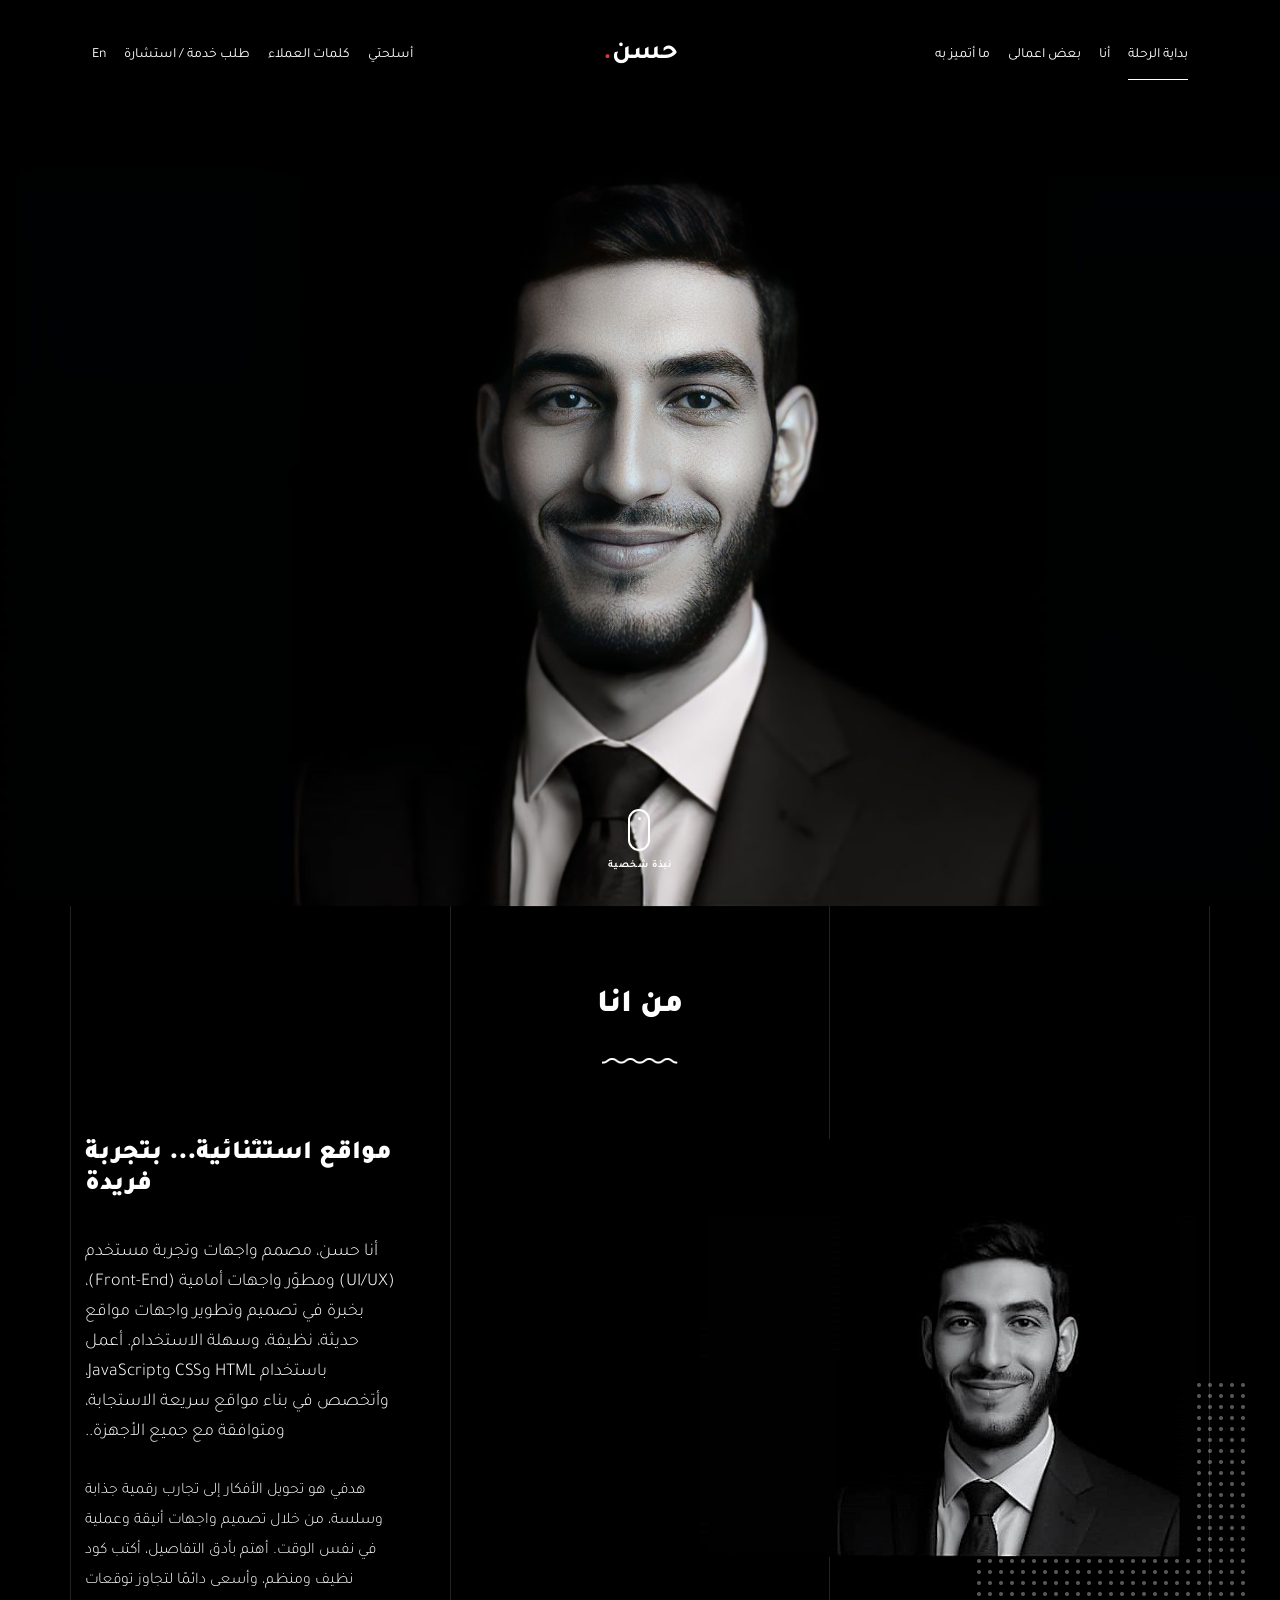
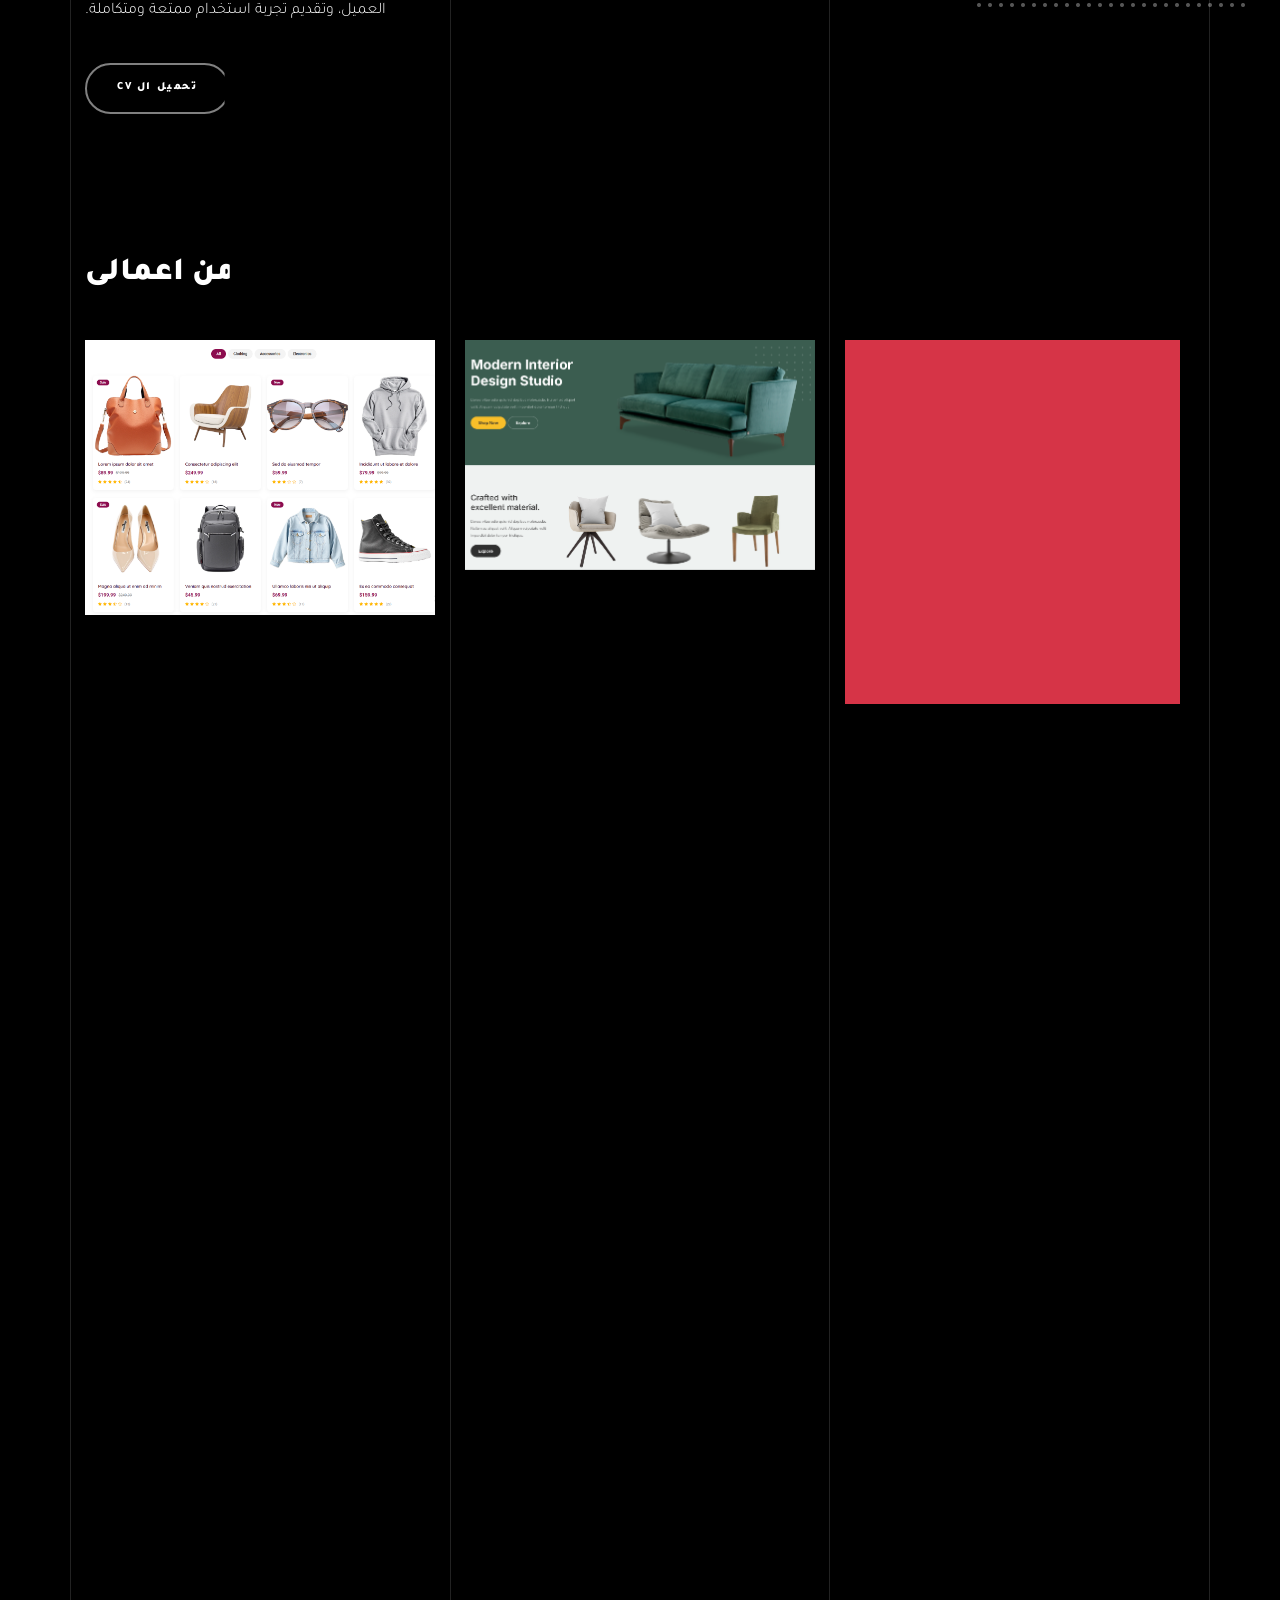
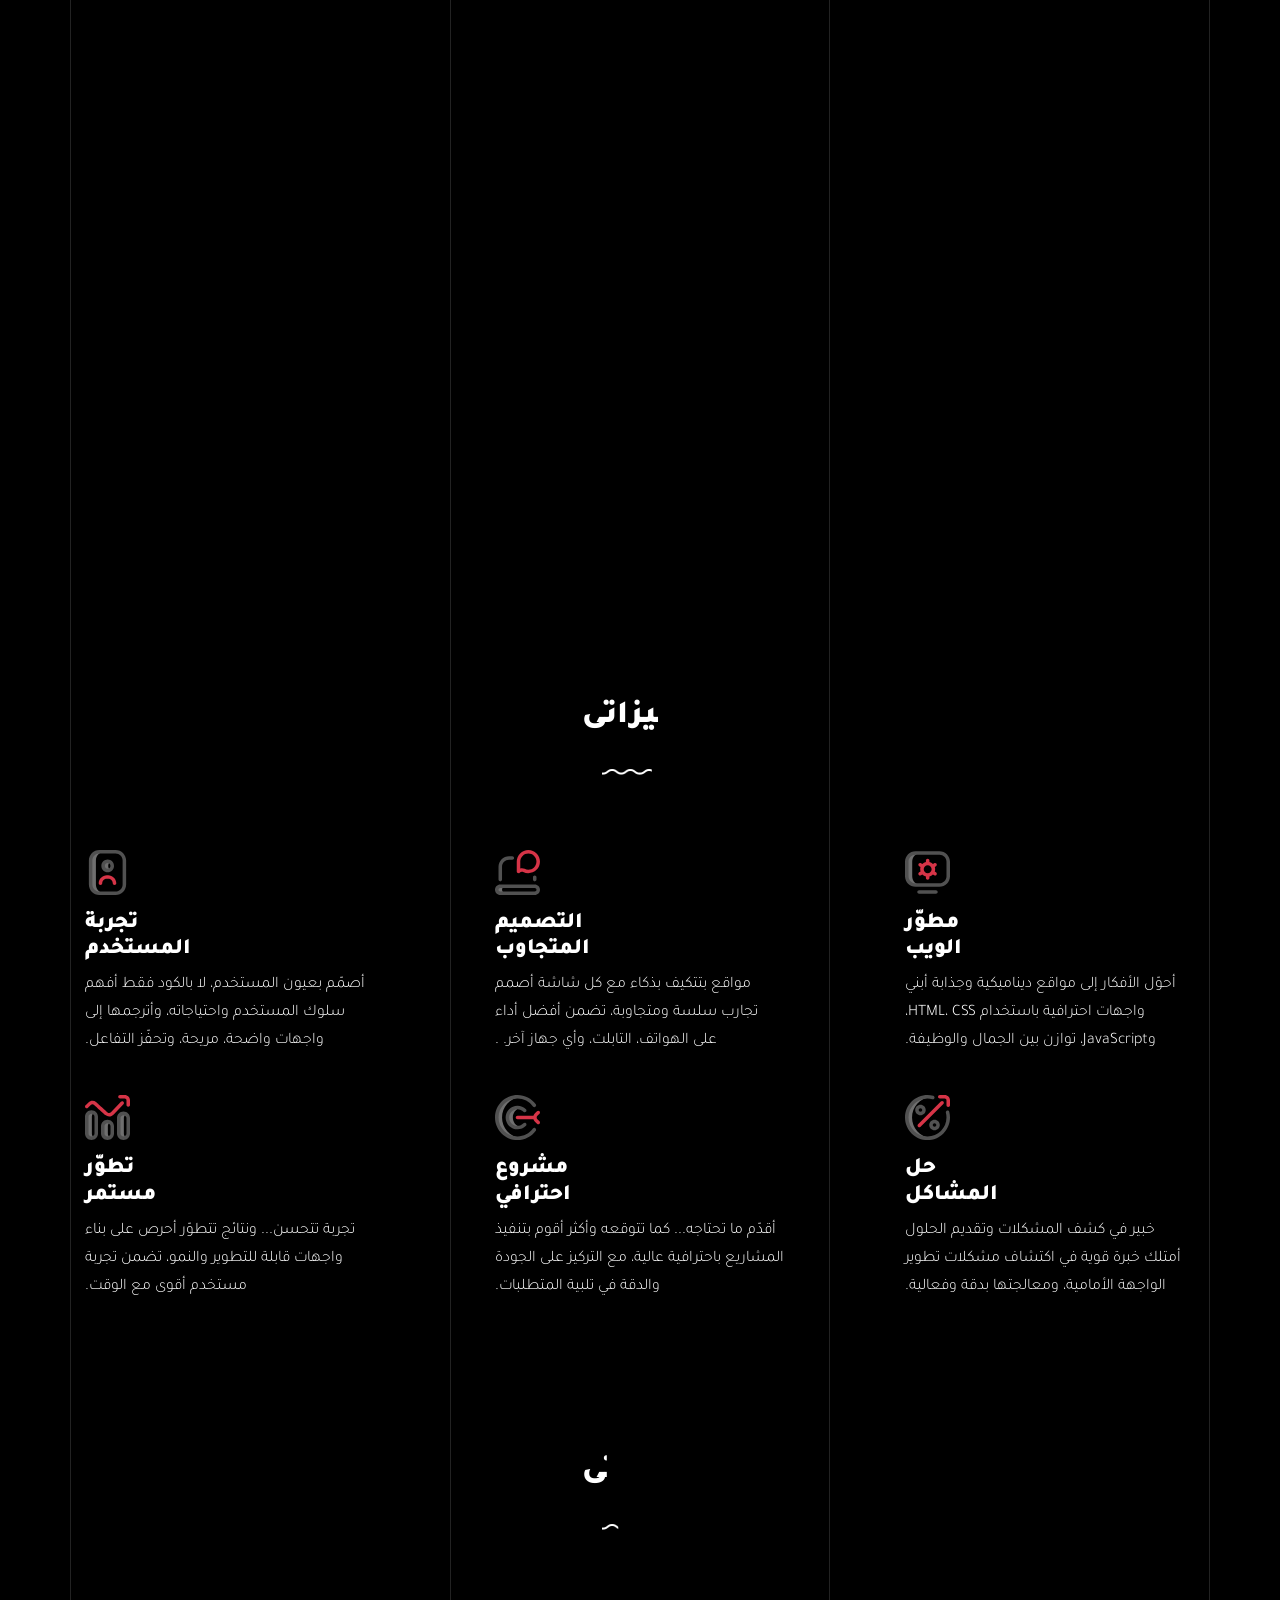
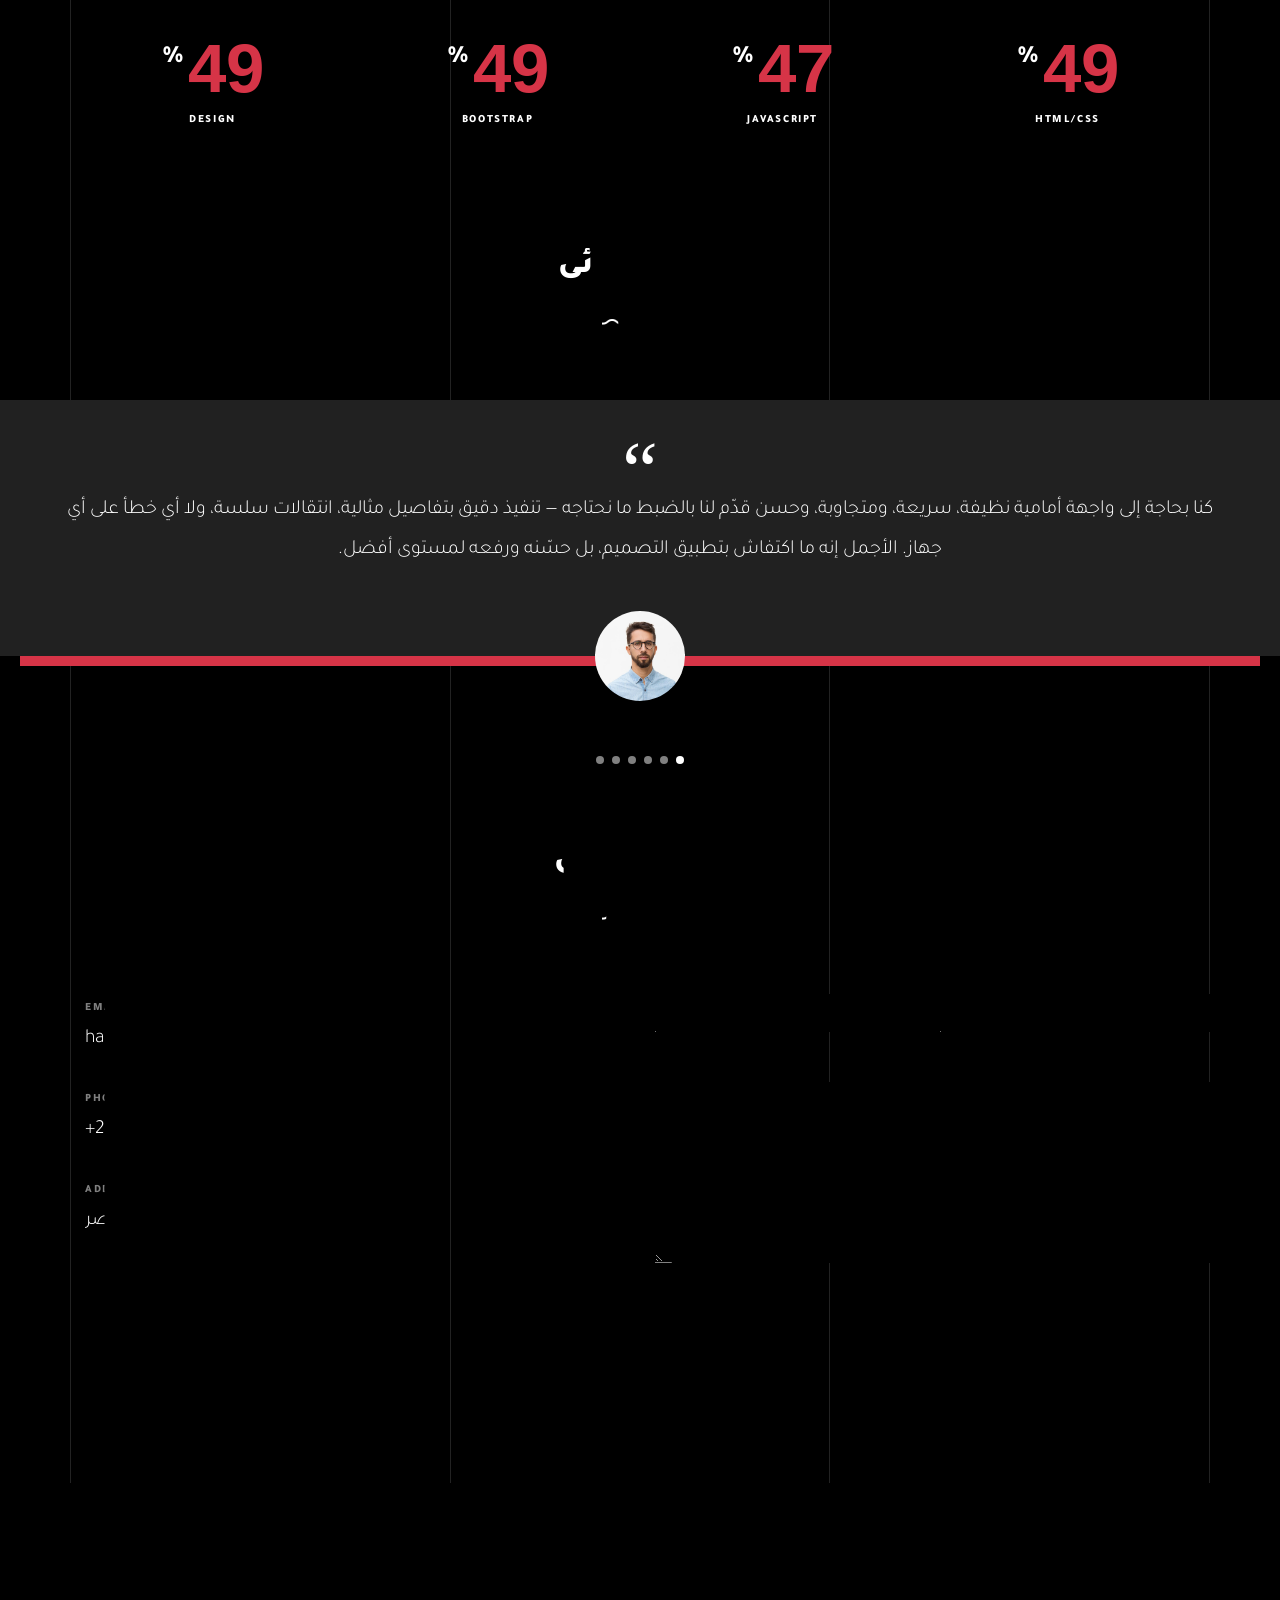
==== arabic/index.html @ bf138cbf "Update index.html" ====
<!doctype html>
<html lang="ar" dir="rtl">

<head>
  <title>حسن محمد </title>
  <meta charset="utf-8">
  <meta name="viewport" content="width=device-width, initial-scale=1, shrink-to-fit=no">

  <meta name="description" content="">
  <meta name="keywords" content="html, css, javascript, jquery">
  <meta name="author" content="">
<link href="https://fonts.googleapis.com/css2?family=Tajawal:wght@400;700&display=swap" rel="stylesheet">

  <link rel="stylesheet" href="css/vendor/icomoon/style.css">
  <link rel="stylesheet" href="css/vendor/owl.carousel.min.css">
  <link rel="stylesheet" href="css/vendor/animate.min.css">
  <link rel="stylesheet" href="css/vendor/aos.css">
  <link rel="stylesheet" href="css/vendor/bootstrap.min.css">
  <link rel="stylesheet" href="css/vendor/jquery.fancybox.min.css">
  <link rel="stylesheet" href="https://cdnjs.cloudflare.com/ajax/libs/font-awesome/6.7.2/css/all.min.css"
    integrity="sha512-Evv84Mr4kqVGRNSgIGL/F/aIDqQb7xQ2vcrdIwxfjThSH8CSR7PBEakCr51Ck+w+/U6swU2Im1vVX0SVk9ABhg=="
    crossorigin="anonymous" referrerpolicy="no-referrer" />
  <script type="text/javascript" src="https://cdn.weglot.com/weglot.min.js"></script>


  <!-- Theme Style -->
  <link rel="stylesheet" href="css/style.css">

</head>

<body data-spy="scroll" data-target=".site-nav-target" data-offset="200">

  <nav class="unslate_co--site-mobile-menu">
    <div class="close-wrap d-flex">
      <a href="#" class="d-flex ml-auto js-menu-toggle">
        <span class="close-label"></span>
        <div class="close-times">
          <span class="bar1"></span>
          <span class="bar2"></span>
        </div>
      </a>
    </div>
    <div class="site-mobile-inner"></div>
  </nav>


  <div class="unslate_co--site-wrap">

    <div class="unslate_co--site-inner">

      <div class="lines-wrap">
        <div class="lines-inner">
          <div class="lines"></div>
        </div>
      </div>
      <!-- END lines -->

      <nav class="unslate_co--site-nav site-nav-target">

        <div class="container">

          <div class="row align-items-center justify-content-between text-left">
            <div class="col-md-5 text-right">
              <ul class="site-nav-ul js-clone-nav text-left d-none d-lg-inline-block">
                <li class="has-children">
                  <a href="#home-section" class="nav-link">بداية الرحلة </a>

                </li>
                <li><a href="#about-section" class="nav-link">أنا</a></li>
                <li><a href="#portfolio-section" class="nav-link">بعض اعمالى</a></li>
                <li><a href="#services-section" class="nav-link">ما أتميز به</a></li>
              </ul>
            </div>
            <div class="site-logo pos-absolute">
              <a href="index.html" class="unslate_co--site-logo">حسن<span>.</span></a>
            </div>
            <div class="col-md-5 text-right text-lg-left">
              <ul class="site-nav-ul js-clone-nav text-left d-none d-lg-inline-block">
                <li><a href="#skills-section" class="nav-link">أسلحتي</a></li>
                <li><a href="#testimonial-section" class="nav-link">كلمات العملاء </a></li>
                <li><a href="#contact-section" class="nav-link"> طلب خدمة / استشارة </a></li>
                <li><a href="../index.html" class="nav-link">En</a></li>
              </ul>

              <ul class="site-nav-ul-none-onepage text-right d-inline-block d-lg-none">
                <li><a href="#" class="js-menu-toggle">صفحات</a></li>
              </ul>

            </div>
          </div>
        </div>

      </nav>
      <!-- END nav -->

      <div class="cover-v1 jarallax"
        style="background-image: url('images/WhatsApp\ Image\ 2025-07-02\ at\ 23.52.38_a77c1abb.jpg');"
        id="home-section">
        <div class="container">
          <div class="row align-items-center">

            <!-- <div class="col-md-7 mx-auto text-center" style="bottom: 370px;">
              <h1 class="heading gsap-reveal-hero">Hi</h1>
              <h2 class="subheading gsap-reveal-hero">I’m Hassan Mohamed A Front End Develober</h2>
            </div> -->

          </div>
        </div>


        <a href="#about-section" class="mouse-wrap smoothscroll">
          <span class="mouse">
            <span class="scroll"></span>
          </span>
          <span class="mouse-label">نبذة شخصية </span>
        </a>

      </div>
      <!-- END .cover-v1 -->







      <div class="unslate_co--section" id="about-section">
        <div class="container">

          <div class="section-heading-wrap text-center mb-5">
            <h2 class="heading-h2 text-center divider"><span class="gsap-reveal">من انا</span></h2>
            <span class="gsap-reveal">
              <img src="images/divider.png" alt="divider" width="76">
            </span>
          </div>


          <div class="row mt-5 justify-content-between">
            <div class="col-lg-7 mb-5 mb-lg-0">
              <figure class="dotted-bg gsap-reveal-img ">
                <img src="images/WhatsApp Image 2025-06-24 at 19.05.59_8f1cf5b6 - Copy.jpg" alt="Image"
                  class="img-fluid">
              </figure>
            </div>
            <div class="col-lg-4 pr-lg-5">
              <h3 class="mb-4 heading-h3"><span class="gsap-reveal">مواقع استثنائية... بتجربة فريدة</span></h3>
              <p class="lead gsap-reveal">أنا حسن، مصمم واجهات وتجربة مستخدم (UI/UX) ومطوّر واجهات أمامية (Front-End)،
                بخبرة في تصميم وتطوير واجهات مواقع حديثة، نظيفة، وسهلة الاستخدام.

                أعمل باستخدام HTML وCSS وJavaScript، وأتخصص في بناء مواقع سريعة الاستجابة، ومتوافقة مع جميع الأجهزة..
              </p>
              <p class="mb-4 gsap-reveal">هدفي هو تحويل الأفكار إلى تجارب رقمية جذابة وسلسة، من خلال تصميم واجهات أنيقة
                وعملية في نفس الوقت.

                أهتم بأدق التفاصيل، أكتب كود نظيف ومنظم، وأسعى دائمًا لتجاوز توقعات العميل، وتقديم تجربة استخدام ممتعة
                ومتكاملة.</p>
              <p class="gsap-reveal"><a href="Hassan.cv.pdf" class="btn btn-outline-pill btn-custom-light" target="_blank">تحميل ال CV</a></p>
            </div>
          </div>
        </div>
      </div>








      <div class="unslate_co--section" id="portfolio-section">
        <div class="container">


          <div class="relative">
            <div class="loader-portfolio-wrap">
              <div class="loader-portfolio"></div>
            </div>
          </div>
          <div id="portfolio-single-holder"></div>

          <div class="portfolio-wrapper">

            <div class="d-flex align-items-center mb-4 gsap-reveal gsap-reveal-filter">
              <h2 class="mr-auto heading-h2"><span class="gsap-reveal">من اعمالى</span></h2>

              <!-- <a href="#" class="text-white js-filter d-inline-block d-lg-none">Filter</a>
              
              <div class="filter-wrap">
                <div class="filter ml-auto" id="filters">
                  <a href="#" class="active" data-filter="*">All</a>
                  <a href="#" data-filter=".web">Web</a>
                  <a href="#" data-filter=".branding">Branding</a>
                  <a href="#" data-filter=".illustration">Illustration</a>
                  <a href="#" data-filter=".packaging">Packaging</a>
                </div>
              </div> -->
            </div>



            <div id="posts" class="row gutter-isotope-item">
              <div class="item web branding col-sm-6 col-md-6 col-lg-4 isotope-mb-2">
                <a href="https://hassan6102.github.io/FashionStore/" target="_blank"
                  class="portfolio-item isotope-item gsap-reveal-img">
                  <div class="overlay">
                    <span class="wrap-icon icon-link2"></span>
                    <div class="portfolio-item-content">
                      <h3>متجر الكترونى</h3>
                      <p>web, branding</p>
                    </div>
                  </div>
                  <img src="images/Screenshot 2025-06-25 151617.png" class="lazyload img-fluid" alt="Images" />
                </a>
              </div>
              <!-- ----------------- -->
              <div class="item branding packaging illustration col-sm-6 col-md-6 col-lg-4 isotope-mb-2 ">
                <a href="https://hassan6102.github.io/3afsh/" target="_blank"
                  class="portfolio-item isotope-item gsap-reveal-img">
                  <div class="overlay">
                    <span class="wrap-icon icon-link2"></span>
                    <div class="portfolio-item-content">
                      <h3>معرض اثاث</h3>
                      <p>web, branding</p>
                    </div>
                  </div>
                  <img src="images/Screenshot 2025-04-28 015030.png" class="lazyload img-fluid" alt="Images" />
                </a>
              </div>
              <!-- -------------  -->
              <div class="item branding packaging col-sm-6 col-md-6 col-lg-4 isotope-mb-2">
                <a href="https://hassan6102.github.io/resturant/" target="_blank"
                  class="portfolio-item isotope-item gsap-reveal-img">
                  <div class="overlay">
                    <span class="wrap-icon icon-link2"></span>
                    <div class="portfolio-item-content">
                      <h3>مطعم</h3>
                      <p>Eating and food</p>
                    </div>
                  </div>
                  <img src="images/Screenshot 2025-06-25 161706.png" class="lazyload img-fluid" alt="Images" />
                </a>
              </div>
              <!-- -------------  -->
              <div class="item web packaging col-sm-6 col-md-6 col-lg-4 isotope-mb-2">
                <a href="https://hassan6102.github.io/shop/" target="_blank"
                  class="portfolio-item isotope-item gsap-reveal-img">
                  <div class="overlay">
                    <span class="wrap-icon icon-link2"></span>
                    <div class="portfolio-item-content">
                      <h3>متجر ملابس</h3>
                      <p>Fashion clothes</p>
                    </div>
                  </div>
                  <img src="images/Screenshot 2025-06-25 162157.png" class="lazyload img-fluid" alt="Images" />
                </a>
              </div>
              <!-- -------------  -->




              <div class="item illustration packaging col-sm-6 col-md-6 col-lg-4 isotope-mb-2">
                <a href="https://hassan6102.github.io/clinc/" target="_blank"
                  class="portfolio-item isotope-item gsap-reveal-img">
                  <div class="overlay">
                    <span class="wrap-icon icon-link2"></span>
                    <div class="portfolio-item-content">
                      <h3>عياده طبيه</h3>
                      <p>Medical field</p>
                    </div>
                  </div>
                  <img src="images/Screenshot 2025-06-25 162746.png" class="lazyload img-fluid" alt="Images" />
                </a>
              </div>
              <!-- -------------  -->





              <div class="item web branding col-sm-6 col-md-6 col-lg-4 isotope-mb-2">
                <a href="https://iron-pulse-website.lovable.app/" target="_blank"
                  class="portfolio-item isotope-item gsap-reveal-img">
                  <div class="overlay">
                    <span class="wrap-icon icon-link2"></span>
                    <div class="portfolio-item-content">
                      <h3>مدرب رياصه</h3>
                      <p>private trainer
                      </p>
                    </div>
                  </div>
                  <img src="images/Screenshot 2025-06-25 200508.png" class="lazyload img-fluid" alt="Images" />
                </a>
              </div>
              <!-- -------------  -->
              <div class="item branding packaging col-sm-6 col-md-6 col-lg-4 isotope-mb-2">
                <a href="https://education-nu-vert.vercel.app/" target="_blank"
                  class="portfolio-item isotope-item gsap-reveal-img">
                  <div class="overlay">
                    <span class="wrap-icon icon-link2"></span>
                    <div class="portfolio-item-content">
                      <h3>منصه تعليميه</h3>
                      <p>education
                      </p>
                    </div>
                  </div>
                  <img src="images/Screenshot 2025-07-02 221211.png" class="lazyload img-fluid" alt="Images" />
                </a>
              </div>
              <!-- -------------  -->
              <div class="item web branding col-sm-6 col-md-6 col-lg-4 isotope-mb-2">
                <a href="https://hassan6102.github.io/delevary/" target="_blank"
                  class="portfolio-item isotope-item gsap-reveal-img">
                  <div class="overlay">
                    <span class="wrap-icon icon-link2"></span>
                    <div class="portfolio-item-content">
                      <h3>شركه شحن</h3>
                      <p>business
                      </p>
                    </div>
                  </div>
                  <img src="images/Screenshot 2025-06-25 210915.png" class="lazyload img-fluid" alt="Images" />
                </a>
              </div>
              <!-- -------------  -->
              <div class="item web illustration col-sm-6 col-md-6 col-lg-4 isotope-mb-2">
                <a href="https://hassan6102.github.io/clinc1/" target="_blank"
                  class="portfolio-item isotope-item gsap-reveal-img">
                  <div class="overlay">
                    <span class="wrap-icon icon-link2"></span>
                    <div class="portfolio-item-content">
                      <h3>عياده طبيه</h3>
                      <p>Medical field</p>
                    </div>
                  </div>
                  <img src="images/Screenshot 2025-06-25 211634.png" class="lazyload img-fluid" alt="Images" />
                </a>
              </div>

              <div class="item branding packaging col-sm-6 col-md-6 col-lg-4 isotope-mb-2">
                <a href="https://hassan6102.github.io/business/" target="_blank"
                  class="portfolio-item isotope-item gsap-reveal-img">
                  <div class="overlay">
                    <span class="wrap-icon icon-link2"></span>
                    <div class="portfolio-item-content">
                      <h3>شركه اعمال</h3>
                      <p>business
                      </p>
                    </div>
                  </div>
                  <img src="images/Screenshot 2025-06-25 210450.png" class="lazyload img-fluid" alt="Images" />
                </a>
              </div>
              <div class="item branding packaging col-sm-6 col-md-6 col-lg-4 isotope-mb-2">
                <a href="https://hassan6102.github.io/resturant-hassan/" target="_blank"
                  class="portfolio-item isotope-item gsap-reveal-img">
                  <div class="overlay">
                    <span class="wrap-icon icon-link2"></span>
                    <div class="portfolio-item-content">
                      <h3>مطعم</h3>
                      <p>Eating and food</p>
                    </div>
                  </div>
                  <img src="images/Screenshot 2025-06-25 212706.png" class="lazyload img-fluid" alt="Images" />
                </a>
              </div>
              <div class="item branding packaging col-sm-6 col-md-6 col-lg-4 isotope-mb-2">
                <a href="https://hassan6102.github.io/cv/" target="_blank"
                  class="portfolio-item isotope-item gsap-reveal-img">
                  <div class="overlay">
                    <span class="wrap-icon icon-link2"></span>
                    <div class="portfolio-item-content">
                      <h3> موقع شخصى</h3>
                      <p>cv</p>
                    </div>
                  </div>
                  <img src="images/Screenshot 2025-06-25 213643.png" class="lazyload img-fluid" alt="Images" />
                </a>
              </div>
              <div class="item branding packaging col-sm-6 col-md-6 col-lg-4 isotope-mb-2">
                <a href="https://hassan6102.github.io/gym/" target="_blank"
                  class="portfolio-item isotope-item gsap-reveal-img">
                  <div class="overlay">
                    <span class="wrap-icon icon-link2"></span>
                    <div class="portfolio-item-content">
                      <h3>نادى رياضى</h3>
                      <p>Fitness
                      </p>
                    </div>
                  </div>
                  <img src="images/Screenshot 2025-06-25 220506.png" class="lazyload img-fluid" alt="Images" />
                </a>
              </div>
              <div class="item web branding col-sm-6 col-md-6 col-lg-4 isotope-mb-2">
                <a href="https://hassan6102.github.io/shop1/" target="_blank"
                  class="portfolio-item isotope-item gsap-reveal-img">
                  <div class="overlay">
                    <span class="wrap-icon icon-link2"></span>
                    <div class="portfolio-item-content">
                      <h3>متجر الكترونى</h3>
                      <p>web, branding</p>
                    </div>
                  </div>
                  <img src="images/Screenshot 2025-06-25 221508.png" class="lazyload img-fluid" alt="Images" />
                </a>
              </div>
              <div class="item branding packaging col-sm-6 col-md-6 col-lg-4 isotope-mb-2">
                <a href="https://hassan6102.github.io/divfolio/" target="_blank"
                  class="portfolio-item isotope-item gsap-reveal-img">
                  <div class="overlay">
                    <span class="wrap-icon icon-link2"></span>
                    <div class="portfolio-item-content">
                      <h3> موقع تعريفى</h3>
                      <p>cv</p>
                    </div>
                  </div>
                  <img src="images/Screenshot 2025-06-25 231652.png" class="lazyload img-fluid" alt="Images" />
                </a>
              </div>
            </div>
          </div>
        </div>
      </div>

      <!-- 
      <div class="unslate_co--section" id="about-section">
        <div class="container">

          <div class="section-heading-wrap text-center mb-5">
            <h2 class="heading-h2 text-center divider"><span class="gsap-reveal">About Me</span></h2>
            <span class="gsap-reveal">
              <img src="images/divider.png" alt="divider" width="76">
            </span>
          </div>


          <div class="row mt-5 justify-content-between">
            <div class="col-lg-7 mb-5 mb-lg-0">
              <figure class="dotted-bg gsap-reveal-img ">
                <img src="images/WhatsApp Image 2025-06-24 at 19.05.59_8f1cf5b6 - Copy.jpg" alt="Image"
                  class="img-fluid">
              </figure>
            </div>
            <div class="col-lg-4 pr-lg-5">
              <h3 class="mb-4 heading-h3"><span class="gsap-reveal">Web Developer</span></h3>
              <p class="lead gsap-reveal">I'm Hassan, a UI/UX designer and front-end web developer with experience in
                building clean, modern, and user-friendly interfaces. I work with HTML, CSS, and JavaScript, and I
                specialize in creating responsive and fast websites. </p>
              <p class="mb-4 gsap-reveal">My goal is to deliver a smooth and enjoyable user experience by turning ideas
                into beautiful and functional web interfaces. I pay strong attention to detail, write clean code, and
                always aim to exceed client expectations.</p>
              <p class="gsap-reveal"><a href="#" class="btn btn-outline-pill btn-custom-light">Download my CV</a></p>
            </div>
          </div>
        </div>
      </div> -->

      <div class="unslate_co--section" id="services-section">
        <div class="container">

          <div class="section-heading-wrap text-center mb-5">
            <h2 class="heading-h2 text-center divider"><span class="gsap-reveal">مميزاتى</span></h2>
            <span class="gsap-reveal"><img src="images/divider.png" alt="divider" width="76"></span>
          </div>

          <div class="row gutter-v3">
            <div class="col-md-6 col-lg-4 mb-4">
              <div class="feature-v1" data-aos="fade-up" data-aos-delay="0">
                <div class="wrap-icon mb-3">
                  <img src="images/svg/001-options.svg" alt="Image" width="45">
                </div>
                <h3>مطوّر <br> الويب</h3>
                <p>أحوّل الأفكار إلى مواقع ديناميكية وجذابة
                  أبني واجهات احترافية باستخدام HTML، CSS، وJavaScript، توازن بين الجمال والوظيفة.

                </p>
              </div>
            </div>
            <div class="col-md-6 col-lg-4 mb-4">
              <div class="feature-v1" data-aos="fade-up" data-aos-delay="100">
                <div class="wrap-icon mb-3">
                  <img src="images/svg/002-chat.svg" alt="Icon" width="45">
                </div>
                <h3>التصميم
                  <br> المتجاوب
                </h3>
                <p>مواقع بتتكيف بذكاء مع كل شاشة
                  أصمم تجارب سلسة ومتجاوبة، تضمن أفضل أداء على الهواتف، التابلت، وأي جهاز آخر.

                  . </p>
              </div>
            </div>
            <div class="col-md-6 col-lg-4 mb-4">
              <div class="feature-v1" data-aos="fade-up" data-aos-delay="200">
                <div class="wrap-icon mb-3">
                  <img src="images/svg/003-contact-book.svg" alt="Image" class="img-fluid" width="45">
                </div>
                <h3>تجربة <br> المستخدم</h3>
                <p>أصمّم بعيون المستخدم، لا بالكود فقط
                  أفهم سلوك المستخدم واحتياجاته، وأترجمها إلى واجهات واضحة، مريحة، وتحفّز التفاعل.

                </p>
              </div>
            </div>

            <div class="col-md-6 col-lg-4 mb-4">
              <div class="feature-v1" data-aos="fade-up" data-aos-delay="0">
                <div class="wrap-icon mb-3">
                  <img src="images/svg/004-percentage.svg" alt="Image" width="45">
                </div>
                <h3>حل <br> المشاكل</h3>
                <p>خبير في كشف المشكلات وتقديم الحلول
                  أمتلك خبرة قوية في اكتشاف مشكلات تطوير الواجهة الأمامية، ومعالجتها بدقة وفعالية.

                </p>
              </div>
            </div>
            <div class="col-md-6 col-lg-4 mb-4">
              <div class="feature-v1" data-aos="fade-up" data-aos-delay="100">
                <div class="wrap-icon mb-3">
                  <img src="images/svg/006-goal.svg" alt="Image" width="45">
                </div>
                <h3>مشروع <br> احترافي</h3>
                <p>أقدّم ما تحتاجه... كما تتوقعه وأكثر
                  أقوم بتنفيذ المشاريع باحترافية عالية، مع التركيز على الجودة والدقة في تلبية المتطلبات. </p>
              </div>
            </div>
            <div class="col-md-6 col-lg-4 mb-4">
              <div class="feature-v1" data-aos="fade-up" data-aos-delay="200">
                <div class="wrap-icon mb-3">
                  <img src="images/svg/005-line-chart.svg" alt="Image" width="45">
                </div>
                <h3>تطوّر <br> مستمر </h3>
                <p>تجربة تتحسن... ونتائج تتطوّر
                  أحرص على بناء واجهات قابلة للتطوير والنمو، تضمن تجربة مستخدم أقوى مع الوقت.</p>
              </div>
            </div>

          </div>
        </div>
      </div>

      <div class="unslate_co--section section-counter" id="skills-section">
        <div class="container">
          <div class="section-heading-wrap text-center mb-5">
            <h2 class="heading-h2 text-center divider"><span class="gsap-reveal">اسلحتى</span></h2>
            <span class="gsap-reveal"><img src="images/divider.png" alt="divider" width="76"></span>
          </div>


          <div class="row pt-5">
            <div class="col-6 col-sm-6 mb-5 mb-lg-0 col-md-6 col-lg-3" data-aos="fade-up" data-aos-delay="0">
              <div class="counter-v1 text-center">
                <span class="number-wrap">
                  <span class="number number-counter" data-number="99">0</span>
                  <span class="append-text">%</span>
                </span>
                <span class="counter-label">HTML/CSS</span>
              </div>
            </div>
            <div class="col-6 col-sm-6 mb-5 mb-lg-0 col-md-6 col-lg-3" data-aos="fade-up" data-aos-delay="100">
              <div class="counter-v1 text-center">
                <span class="number-wrap">
                  <span class="number number-counter" data-number="95">0</span>
                  <span class="append-text">%</span>
                </span>
                <span class="counter-label">JavaScript</span>
              </div>
            </div>
            <div class="col-6 col-sm-6 mb-5 mb-lg-0 col-md-6 col-lg-3" data-aos="fade-up" data-aos-delay="200">
              <div class="counter-v1 text-center">
                <span class="number-wrap">
                  <span class="number number-counter" data-number="99">0</span>
                  <span class="append-text">%</span>
                </span>
                <span class="counter-label">Bootstrap</span>
              </div>
            </div>
            <div class="col-6 col-sm-6 mb-5 mb-lg-0 col-md-6 col-lg-3" data-aos="fade-up" data-aos-delay="300">
              <div class="counter-v1 text-center">
                <span class="number-wrap">
                  <span class="number number-counter" data-number="100">0</span>
                  <span class="append-text">%</span>
                </span>
                <span class="counter-label">Design</span>
              </div>
            </div>
          </div>
        </div>
      </div>
      <!-- END .counter -->

      <div class="unslate_co--section" id="testimonial-section">
        <div class="container">
          <div class="section-heading-wrap text-center mb-5">
            <h2 class="heading-h2 text-center divider"><span class="gsap-reveal">آراء عملائى</span></h2>
            <span class="gsap-reveal"><img src="images/divider.png" alt="divider" width="76"></span>
          </div>
        </div>

        <div class="owl-carousel testimonial-slider" data-aos="fade-up">
          <div>
            <div class="testimonial-v1">
              <div class="testimonial-inner-bg">
                <span class="quote">&ldquo;</span>
                <blockquote>

                  كنا بحاجة إلى واجهة أمامية نظيفة، سريعة، ومتجاوبة، وحسن قدّم لنا بالضبط ما نحتاجه — تنفيذ دقيق بتفاصيل
                  مثالية، انتقالات سلسة، ولا أي خطأ على أي جهاز.
                  الأجمل إنه ما اكتفاش بتطبيق التصميم، بل حسّنه ورفعه لمستوى أفضل.
                </blockquote>
              </div>

              <div class="testimonial-author-info">
                <img src="images/person_man_1.jpg" alt="Image">


              </div>

            </div>
          </div>
          <div>
            <div class="testimonial-v1">
              <div class="testimonial-inner-bg">
                <span class="quote">&ldquo;</span>
                <blockquote>
                  حسن حوّل أفكارنا إلى واجهة مستخدم متكاملة وجاهزة في وقت قياسي.
                  دقته في التفاصيل — من حالات الأزرار لحد أدق التحركات والأنيميشن — خلت الموقع فعلاً نابض بالحياة.
                  النتيجة فاقت توقعاتنا بمراحل.
                </blockquote>
              </div>

              <div class="testimonial-author-info">


              </div>

            </div>
          </div>
          <div>
            <div class="testimonial-v1">
              <div class="testimonial-inner-bg">
                <span class="quote">&ldquo;</span>
                <blockquote>
                  من النادر تلاقي مطوّر واجهات يمتلك المهارات التقنية ويفكّر بعقلية تجربة المستخدم.
                  حسن ما كانش بيكتب كود وبس، كان فاهم المستخدم كويس… وده بالضبط اللي خلّى مشروعنا يتميّز ويلفت الانتباه.


                </blockquote>
              </div>

              <div class="testimonial-author-info">

              </div>

            </div>
          </div>
          <div>
            <div class="testimonial-v1">
              <div class="testimonial-inner-bg">
                <span class="quote">&ldquo;</span>
                <blockquote>
                  كل عنصر نفّذه حسن كان معمول بعناية واهتمام حقيقي.
                  تأكد إن كل حاجة تشتغل بشكل مثالي على كل الشاشات والمتصفحات، وحتى في الوضع الداكن.
                  التواصل كان واضح، والمواعيد دايمًا كانت مضبوطة ومحترمة.
                </blockquote>
              </div>

              <div class="testimonial-author-info">

              </div>

            </div>
          </div>

          <div>
            <div class="testimonial-v1">
              <div class="testimonial-inner-bg">
                <span class="quote">&ldquo;</span>
                <blockquote>
                  تعاقدنا مع حسن علشان يشتغل على الواجهة الأمامية، لكن اللي قدمه كان أكتر بكتير من مجرد كود نظيف.
                  اقتراحاته حسّنت تجربة المستخدم، وبسّطت التصميم، وخَلّت الموقع أسرع وأكثر تفاعلًا من أي وقت فات.


                </blockquote>
              </div>

              <div class="testimonial-author-info">

              </div>

            </div>
          </div>
          <div>
            <div class="testimonial-v1">
              <div class="testimonial-inner-bg">
                <span class="quote">&ldquo;</span>
                <blockquote>
                  أكتر حاجة لفتت نظرنا كانت قدرة حسن على تبسيط متطلبات الواجهة المعقدة وتحويلها إلى مكوّنات قابلة لإعادة
                  الاستخدام.
                  بفضل أسلوبه، أصبحت واجهتنا أكثر مرونة وأسهل في التوسيع والصيانة.


                </blockquote>
              </div>

              <div class="testimonial-author-info">

              </div>

            </div>
          </div>
        </div>

      </div>
      <!-- END testimonial -->


      <div class="unslate_co--section" id="contact-section">
        <div class="container">
          <div class="section-heading-wrap text-center mb-5">
            <h2 class="heading-h2 text-center divider"><span class="gsap-reveal">تواصل معى</span></h2>
            <span class="gsap-reveal"><img src="images/divider.png" alt="divider" width="76"></span>
          </div>


          <div class="row justify-content-between">

            <div class="col-md-6">
              <form method="post" class="form-outline-style-v1" id="contactForm"
                action="https://formspree.io/f/xldnvben">
                <div class="form-group row mb-0">

                  <div class="col-lg-6 form-group gsap-reveal">
                    <label for="name">اسمك</label>
                    <input name="name" type="text" class="form-control" id="name">
                  </div>
                  <div class="col-lg-6 form-group gsap-reveal">
                    <label for="email">ايميلك</label>
                    <input name="email" type="email" class="form-control" id="email">
                  </div>
                  <div class="col-lg-12 form-group gsap-reveal">
                    <label for="message">اكتبلى رسالتك❤...</label>
                    <textarea name="message" id="message" cols="30" rows="7" class="form-control"></textarea>
                  </div>
                </div>
                <div class="form-group row gsap-reveal">
                  <div class="col-md-12 d-flex align-items-center">
                    <input type="submit" class="btn btn-outline-pill btn-custom-light mr-3" value="ارسال">
                    <span class="submitting"></span>
                  </div>
                </div>
              </form>
              <div id="form-message-warning" class="mt-4"></div>
              <div id="form-message-success">
                رسالتلك وصلت وهتواصل معاك فى اقرب وقت!
              </div>

            </div>

            <div class="col-md-4">
              <div class="contact-info-v1">
                <div class="gsap-reveal d-block">
                  <i class="bi bi-geo-alt me-3"></i>
                  <span class="d-block contact-info-label">Email</span>
                  <a href="#" class="contact-info-val">hassanmohamed6102006@gmail.com</a>
                </div>
                <div class="gsap-reveal d-block">
                  <i class="bi bi-envelope-at me-3"></i>
                  <span class="d-block contact-info-label">Phone</span>
                  <a href="#" class="contact-info-val">201125741855+
                  </a>
                </div>
                <div class="gsap-reveal d-block">
                  <span class="d-block contact-info-label">Address</span>
                  <address class="contact-info-val">شبرا, القاهره, مصر
                  </address>
                </div>

              </div>
            </div>

          </div>
        </div>
      </div>
    </div> <!-- END .unslate_co-site-inner -->

    <footer class="unslate_co--footer unslate_co--section">
      <div class="container">
        <div class="row justify-content-center">
          <div class="col-md-7">

            <div class="footer-site-logo"><a href="#">حسن<span>.</span></a></div>



            <p class="site-copyright">
              &copy;
              <script>document.write(new Date().getFullYear());</script> جميع الحقوق محفوظة
              | تم تصميم هذا القالب بكل ❤️ على يد المهندس حسن محمد
            </p>


          </div>
        </div>
      </div>
    </footer>


  </div>


  <!-- Loader -->
  <div id="unslate_co--overlayer"></div>
  <div class="site-loader-wrap">
    <div class="site-loader"></div>
  </div>

  <script src="js/scripts-dist.js"></script>
  <script src="js/main.js"></script>
  <script>
    $('.testimonial-slider').owlCarousel({
      loop: true,
      margin: 30,
      nav: false,
      dots: true,
      items: 1,
      autoplay: true,
      autoplayTimeout: 5000,
      smartSpeed: 800,
      rtl: true // ✅ علشان الصفحة RTL
    });
  </script>

</body>

</html>
---- arabic/css/vendor/icomoon/style.css ----
@font-face {
  font-family: 'icomoon';
  src:  url('fonts/icomoon.eot?10si43');
  src:  url('fonts/icomoon.eot?10si43#iefix') format('embedded-opentype'),
    url('fonts/icomoon.ttf?10si43') format('truetype'),
    url('fonts/icomoon.woff?10si43') format('woff'),
    url('fonts/icomoon.svg?10si43#icomoon') format('svg');
  font-weight: normal;
  font-style: normal;
}

[class^="icon-"], [class*=" icon-"] {
  /* use !important to prevent issues with browser extensions that change fonts */
  font-family: 'icomoon' !important;
  speak: none;
  font-style: normal;
  font-weight: normal;
  font-variant: normal;
  text-transform: none;
  line-height: 1;

  /* Better Font Rendering =========== */
  -webkit-font-smoothing: antialiased;
  -moz-osx-font-smoothing: grayscale;
}

.icon-asterisk:before {
  content: "\f069";
}
.icon-plus:before {
  content: "\f067";
}
.icon-question:before {
  content: "\f128";
}
.icon-minus:before {
  content: "\f068";
}
.icon-glass:before {
  content: "\f000";
}
.icon-music:before {
  content: "\f001";
}
.icon-search:before {
  content: "\f002";
}
.icon-envelope-o:before {
  content: "\f003";
}
.icon-heart:before {
  content: "\f004";
}
.icon-star:before {
  content: "\f005";
}
.icon-star-o:before {
  content: "\f006";
}
.icon-user:before {
  content: "\f007";
}
.icon-film:before {
  content: "\f008";
}
.icon-th-large:before {
  content: "\f009";
}
.icon-th:before {
  content: "\f00a";
}
.icon-th-list:before {
  content: "\f00b";
}
.icon-check:before {
  content: "\f00c";
}
.icon-close:before {
  content: "\f00d";
}
.icon-remove:before {
  content: "\f00d";
}
.icon-times:before {
  content: "\f00d";
}
.icon-search-plus:before {
  content: "\f00e";
}
.icon-search-minus:before {
  content: "\f010";
}
.icon-power-off:before {
  content: "\f011";
}
.icon-signal:before {
  content: "\f012";
}
.icon-cog:before {
  content: "\f013";
}
.icon-gear:before {
  content: "\f013";
}
.icon-trash-o:before {
  content: "\f014";
}
.icon-home:before {
  content: "\f015";
}
.icon-file-o:before {
  content: "\f016";
}
.icon-clock-o:before {
  content: "\f017";
}
.icon-road:before {
  content: "\f018";
}
.icon-download:before {
  content: "\f019";
}
.icon-arrow-circle-o-down:before {
  content: "\f01a";
}
.icon-arrow-circle-o-up:before {
  content: "\f01b";
}
.icon-inbox:before {
  content: "\f01c";
}
.icon-play-circle-o:before {
  content: "\f01d";
}
.icon-repeat:before {
  content: "\f01e";
}
.icon-rotate-right:before {
  content: "\f01e";
}
.icon-refresh:before {
  content: "\f021";
}
.icon-list-alt:before {
  content: "\f022";
}
.icon-lock:before {
  content: "\f023";
}
.icon-flag:before {
  content: "\f024";
}
.icon-headphones:before {
  content: "\f025";
}
.icon-volume-off:before {
  content: "\f026";
}
.icon-volume-down:before {
  content: "\f027";
}
.icon-volume-up:before {
  content: "\f028";
}
.icon-qrcode:before {
  content: "\f029";
}
.icon-barcode:before {
  content: "\f02a";
}
.icon-tag:before {
  content: "\f02b";
}
.icon-tags:before {
  content: "\f02c";
}
.icon-book:before {
  content: "\f02d";
}
.icon-bookmark:before {
  content: "\f02e";
}
.icon-print:before {
  content: "\f02f";
}
.icon-camera:before {
  content: "\f030";
}
.icon-font:before {
  content: "\f031";
}
.icon-bold:before {
  content: "\f032";
}
.icon-italic:before {
  content: "\f033";
}
.icon-text-height:before {
  content: "\f034";
}
.icon-text-width:before {
  content: "\f035";
}
.icon-align-left:before {
  content: "\f036";
}
.icon-align-center:before {
  content: "\f037";
}
.icon-align-right:before {
  content: "\f038";
}
.icon-align-justify:before {
  content: "\f039";
}
.icon-list:before {
  content: "\f03a";
}
.icon-dedent:before {
  content: "\f03b";
}
.icon-outdent:before {
  content: "\f03b";
}
.icon-indent:before {
  content: "\f03c";
}
.icon-video-camera:before {
  content: "\f03d";
}
.icon-image:before {
  content: "\f03e";
}
.icon-photo:before {
  content: "\f03e";
}
.icon-picture-o:before {
  content: "\f03e";
}
.icon-pencil:before {
  content: "\f040";
}
.icon-map-marker:before {
  content: "\f041";
}
.icon-adjust:before {
  content: "\f042";
}
.icon-tint:before {
  content: "\f043";
}
.icon-edit:before {
  content: "\f044";
}
.icon-pencil-square-o:before {
  content: "\f044";
}
.icon-share-square-o:before {
  content: "\f045";
}
.icon-check-square-o:before {
  content: "\f046";
}
.icon-arrows:before {
  content: "\f047";
}
.icon-step-backward:before {
  content: "\f048";
}
.icon-fast-backward:before {
  content: "\f049";
}
.icon-backward:before {
  content: "\f04a";
}
.icon-play:before {
  content: "\f04b";
}
.icon-pause:before {
  content: "\f04c";
}
.icon-stop:before {
  content: "\f04d";
}
.icon-forward:before {
  content: "\f04e";
}
.icon-fast-forward:before {
  content: "\f050";
}
.icon-step-forward:before {
  content: "\f051";
}
.icon-eject:before {
  content: "\f052";
}
.icon-chevron-left:before {
  content: "\f053";
}
.icon-chevron-right:before {
  content: "\f054";
}
.icon-plus-circle:before {
  content: "\f055";
}
.icon-minus-circle:before {
  content: "\f056";
}
.icon-times-circle:before {
  content: "\f057";
}
.icon-check-circle:before {
  content: "\f058";
}
.icon-question-circle:before {
  content: "\f059";
}
.icon-info-circle:before {
  content: "\f05a";
}
.icon-crosshairs:before {
  content: "\f05b";
}
.icon-times-circle-o:before {
  content: "\f05c";
}
.icon-check-circle-o:before {
  content: "\f05d";
}
.icon-ban:before {
  content: "\f05e";
}
.icon-arrow-left:before {
  content: "\f060";
}
.icon-arrow-right:before {
  content: "\f061";
}
.icon-arrow-up:before {
  content: "\f062";
}
.icon-arrow-down:before {
  content: "\f063";
}
.icon-mail-forward:before {
  content: "\f064";
}
.icon-share:before {
  content: "\f064";
}
.icon-expand:before {
  content: "\f065";
}
.icon-compress:before {
  content: "\f066";
}
.icon-exclamation-circle:before {
  content: "\f06a";
}
.icon-gift:before {
  content: "\f06b";
}
.icon-leaf:before {
  content: "\f06c";
}
.icon-fire:before {
  content: "\f06d";
}
.icon-eye:before {
  content: "\f06e";
}
.icon-eye-slash:before {
  content: "\f070";
}
.icon-exclamation-triangle:before {
  content: "\f071";
}
.icon-warning:before {
  content: "\f071";
}
.icon-plane:before {
  content: "\f072";
}
.icon-calendar:before {
  content: "\f073";
}
.icon-random:before {
  content: "\f074";
}
.icon-comment:before {
  content: "\f075";
}
.icon-magnet:before {
  content: "\f076";
}
.icon-chevron-up:before {
  content: "\f077";
}
.icon-chevron-down:before {
  content: "\f078";
}
.icon-retweet:before {
  content: "\f079";
}
.icon-shopping-cart:before {
  content: "\f07a";
}
.icon-folder:before {
  content: "\f07b";
}
.icon-folder-open:before {
  content: "\f07c";
}
.icon-arrows-v:before {
  content: "\f07d";
}
.icon-arrows-h:before {
  content: "\f07e";
}
.icon-bar-chart:before {
  content: "\f080";
}
.icon-bar-chart-o:before {
  content: "\f080";
}
.icon-twitter-square:before {
  content: "\f081";
}
.icon-facebook-square:before {
  content: "\f082";
}
.icon-camera-retro:before {
  content: "\f083";
}
.icon-key:before {
  content: "\f084";
}
.icon-cogs:before {
  content: "\f085";
}
.icon-gears:before {
  content: "\f085";
}
.icon-comments:before {
  content: "\f086";
}
.icon-thumbs-o-up:before {
  content: "\f087";
}
.icon-thumbs-o-down:before {
  content: "\f088";
}
.icon-star-half:before {
  content: "\f089";
}
.icon-heart-o:before {
  content: "\f08a";
}
.icon-sign-out:before {
  content: "\f08b";
}
.icon-linkedin-square:before {
  content: "\f08c";
}
.icon-thumb-tack:before {
  content: "\f08d";
}
.icon-external-link:before {
  content: "\f08e";
}
.icon-sign-in:before {
  content: "\f090";
}
.icon-trophy:before {
  content: "\f091";
}
.icon-github-square:before {
  content: "\f092";
}
.icon-upload:before {
  content: "\f093";
}
.icon-lemon-o:before {
  content: "\f094";
}
.icon-phone:before {
  content: "\f095";
}
.icon-square-o:before {
  content: "\f096";
}
.icon-bookmark-o:before {
  content: "\f097";
}
.icon-phone-square:before {
  content: "\f098";
}
.icon-twitter:before {
  content: "\f099";
}
.icon-facebook:before {
  content: "\f09a";
}
.icon-facebook-f:before {
  content: "\f09a";
}
.icon-github:before {
  content: "\f09b";
}
.icon-unlock:before {
  content: "\f09c";
}
.icon-credit-card:before {
  content: "\f09d";
}
.icon-feed:before {
  content: "\f09e";
}
.icon-rss:before {
  content: "\f09e";
}
.icon-hdd-o:before {
  content: "\f0a0";
}
.icon-bullhorn:before {
  content: "\f0a1";
}
.icon-bell-o:before {
  content: "\f0a2";
}
.icon-certificate:before {
  content: "\f0a3";
}
.icon-hand-o-right:before {
  content: "\f0a4";
}
.icon-hand-o-left:before {
  content: "\f0a5";
}
.icon-hand-o-up:before {
  content: "\f0a6";
}
.icon-hand-o-down:before {
  content: "\f0a7";
}
.icon-arrow-circle-left:before {
  content: "\f0a8";
}
.icon-arrow-circle-right:before {
  content: "\f0a9";
}
.icon-arrow-circle-up:before {
  content: "\f0aa";
}
.icon-arrow-circle-down:before {
  content: "\f0ab";
}
.icon-globe:before {
  content: "\f0ac";
}
.icon-wrench:before {
  content: "\f0ad";
}
.icon-tasks:before {
  content: "\f0ae";
}
.icon-filter:before {
  content: "\f0b0";
}
.icon-briefcase:before {
  content: "\f0b1";
}
.icon-arrows-alt:before {
  content: "\f0b2";
}
.icon-group:before {
  content: "\f0c0";
}
.icon-users:before {
  content: "\f0c0";
}
.icon-chain:before {
  content: "\f0c1";
}
.icon-link:before {
  content: "\f0c1";
}
.icon-cloud:before {
  content: "\f0c2";
}
.icon-flask:before {
  content: "\f0c3";
}
.icon-cut:before {
  content: "\f0c4";
}
.icon-scissors:before {
  content: "\f0c4";
}
.icon-copy:before {
  content: "\f0c5";
}
.icon-files-o:before {
  content: "\f0c5";
}
.icon-paperclip:before {
  content: "\f0c6";
}
.icon-floppy-o:before {
  content: "\f0c7";
}
.icon-save:before {
  content: "\f0c7";
}
.icon-square:before {
  content: "\f0c8";
}
.icon-bars:before {
  content: "\f0c9";
}
.icon-navicon:before {
  content: "\f0c9";
}
.icon-reorder:before {
  content: "\f0c9";
}
.icon-list-ul:before {
  content: "\f0ca";
}
.icon-list-ol:before {
  content: "\f0cb";
}
.icon-strikethrough:before {
  content: "\f0cc";
}
.icon-underline:before {
  content: "\f0cd";
}
.icon-table:before {
  content: "\f0ce";
}
.icon-magic:before {
  content: "\f0d0";
}
.icon-truck:before {
  content: "\f0d1";
}
.icon-pinterest:before {
  content: "\f0d2";
}
.icon-pinterest-square:before {
  content: "\f0d3";
}
.icon-google-plus-square:before {
  content: "\f0d4";
}
.icon-google-plus:before {
  content: "\f0d5";
}
.icon-money:before {
  content: "\f0d6";
}
.icon-caret-down:before {
  content: "\f0d7";
}
.icon-caret-up:before {
  content: "\f0d8";
}
.icon-caret-left:before {
  content: "\f0d9";
}
.icon-caret-right:before {
  content: "\f0da";
}
.icon-columns:before {
  content: "\f0db";
}
.icon-sort:before {
  content: "\f0dc";
}
.icon-unsorted:before {
  content: "\f0dc";
}
.icon-sort-desc:before {
  content: "\f0dd";
}
.icon-sort-down:before {
  content: "\f0dd";
}
.icon-sort-asc:before {
  content: "\f0de";
}
.icon-sort-up:before {
  content: "\f0de";
}
.icon-envelope:before {
  content: "\f0e0";
}
.icon-linkedin:before {
  content: "\f0e1";
}
.icon-rotate-left:before {
  content: "\f0e2";
}
.icon-undo:before {
  content: "\f0e2";
}
.icon-gavel:before {
  content: "\f0e3";
}
.icon-legal:before {
  content: "\f0e3";
}
.icon-dashboard:before {
  content: "\f0e4";
}
.icon-tachometer:before {
  content: "\f0e4";
}
.icon-comment-o:before {
  content: "\f0e5";
}
.icon-comments-o:before {
  content: "\f0e6";
}
.icon-bolt:before {
  content: "\f0e7";
}
.icon-flash:before {
  content: "\f0e7";
}
.icon-sitemap:before {
  content: "\f0e8";
}
.icon-umbrella:before {
  content: "\f0e9";
}
.icon-clipboard:before {
  content: "\f0ea";
}
.icon-paste:before {
  content: "\f0ea";
}
.icon-lightbulb-o:before {
  content: "\f0eb";
}
.icon-exchange:before {
  content: "\f0ec";
}
.icon-cloud-download:before {
  content: "\f0ed";
}
.icon-cloud-upload:before {
  content: "\f0ee";
}
.icon-user-md:before {
  content: "\f0f0";
}
.icon-stethoscope:before {
  content: "\f0f1";
}
.icon-suitcase:before {
  content: "\f0f2";
}
.icon-bell:before {
  content: "\f0f3";
}
.icon-coffee:before {
  content: "\f0f4";
}
.icon-cutlery:before {
  content: "\f0f5";
}
.icon-file-text-o:before {
  content: "\f0f6";
}
.icon-building-o:before {
  content: "\f0f7";
}
.icon-hospital-o:before {
  content: "\f0f8";
}
.icon-ambulance:before {
  content: "\f0f9";
}
.icon-medkit:before {
  content: "\f0fa";
}
.icon-fighter-jet:before {
  content: "\f0fb";
}
.icon-beer:before {
  content: "\f0fc";
}
.icon-h-square:before {
  content: "\f0fd";
}
.icon-plus-square:before {
  content: "\f0fe";
}
.icon-angle-double-left:before {
  content: "\f100";
}
.icon-angle-double-right:before {
  content: "\f101";
}
.icon-angle-double-up:before {
  content: "\f102";
}
.icon-angle-double-down:before {
  content: "\f103";
}
.icon-angle-left:before {
  content: "\f104";
}
.icon-angle-right:before {
  content: "\f105";
}
.icon-angle-up:before {
  content: "\f106";
}
.icon-angle-down:before {
  content: "\f107";
}
.icon-desktop:before {
  content: "\f108";
}
.icon-laptop:before {
  content: "\f109";
}
.icon-tablet:before {
  content: "\f10a";
}
.icon-mobile:before {
  content: "\f10b";
}
.icon-mobile-phone:before {
  content: "\f10b";
}
.icon-circle-o:before {
  content: "\f10c";
}
.icon-quote-left:before {
  content: "\f10d";
}
.icon-quote-right:before {
  content: "\f10e";
}
.icon-spinner:before {
  content: "\f110";
}
.icon-circle:before {
  content: "\f111";
}
.icon-mail-reply:before {
  content: "\f112";
}
.icon-reply:before {
  content: "\f112";
}
.icon-github-alt:before {
  content: "\f113";
}
.icon-folder-o:before {
  content: "\f114";
}
.icon-folder-open-o:before {
  content: "\f115";
}
.icon-smile-o:before {
  content: "\f118";
}
.icon-frown-o:before {
  content: "\f119";
}
.icon-meh-o:before {
  content: "\f11a";
}
.icon-gamepad:before {
  content: "\f11b";
}
.icon-keyboard-o:before {
  content: "\f11c";
}
.icon-flag-o:before {
  content: "\f11d";
}
.icon-flag-checkered:before {
  content: "\f11e";
}
.icon-terminal:before {
  content: "\f120";
}
.icon-code:before {
  content: "\f121";
}
.icon-mail-reply-all:before {
  content: "\f122";
}
.icon-reply-all:before {
  content: "\f122";
}
.icon-star-half-empty:before {
  content: "\f123";
}
.icon-star-half-full:before {
  content: "\f123";
}
.icon-star-half-o:before {
  content: "\f123";
}
.icon-location-arrow:before {
  content: "\f124";
}
.icon-crop:before {
  content: "\f125";
}
.icon-code-fork:before {
  content: "\f126";
}
.icon-chain-broken:before {
  content: "\f127";
}
.icon-unlink:before {
  content: "\f127";
}
.icon-info:before {
  content: "\f129";
}
.icon-exclamation:before {
  content: "\f12a";
}
.icon-superscript:before {
  content: "\f12b";
}
.icon-subscript:before {
  content: "\f12c";
}
.icon-eraser:before {
  content: "\f12d";
}
.icon-puzzle-piece:before {
  content: "\f12e";
}
.icon-microphone:before {
  content: "\f130";
}
.icon-microphone-slash:before {
  content: "\f131";
}
.icon-shield:before {
  content: "\f132";
}
.icon-calendar-o:before {
  content: "\f133";
}
.icon-fire-extinguisher:before {
  content: "\f134";
}
.icon-rocket:before {
  content: "\f135";
}
.icon-maxcdn:before {
  content: "\f136";
}
.icon-chevron-circle-left:before {
  content: "\f137";
}
.icon-chevron-circle-right:before {
  content: "\f138";
}
.icon-chevron-circle-up:before {
  content: "\f139";
}
.icon-chevron-circle-down:before {
  content: "\f13a";
}
.icon-html5:before {
  content: "\f13b";
}
.icon-css3:before {
  content: "\f13c";
}
.icon-anchor:before {
  content: "\f13d";
}
.icon-unlock-alt:before {
  content: "\f13e";
}
.icon-bullseye:before {
  content: "\f140";
}
.icon-ellipsis-h:before {
  content: "\f141";
}
.icon-ellipsis-v:before {
  content: "\f142";
}
.icon-rss-square:before {
  content: "\f143";
}
.icon-play-circle:before {
  content: "\f144";
}
.icon-ticket:before {
  content: "\f145";
}
.icon-minus-square:before {
  content: "\f146";
}
.icon-minus-square-o:before {
  content: "\f147";
}
.icon-level-up:before {
  content: "\f148";
}
.icon-level-down:before {
  content: "\f149";
}
.icon-check-square:before {
  content: "\f14a";
}
.icon-pencil-square:before {
  content: "\f14b";
}
.icon-external-link-square:before {
  content: "\f14c";
}
.icon-share-square:before {
  content: "\f14d";
}
.icon-compass:before {
  content: "\f14e";
}
.icon-caret-square-o-down:before {
  content: "\f150";
}
.icon-toggle-down:before {
  content: "\f150";
}
.icon-caret-square-o-up:before {
  content: "\f151";
}
.icon-toggle-up:before {
  content: "\f151";
}
.icon-caret-square-o-right:before {
  content: "\f152";
}
.icon-toggle-right:before {
  content: "\f152";
}
.icon-eur:before {
  content: "\f153";
}
.icon-euro:before {
  content: "\f153";
}
.icon-gbp:before {
  content: "\f154";
}
.icon-dollar:before {
  content: "\f155";
}
.icon-usd:before {
  content: "\f155";
}
.icon-inr:before {
  content: "\f156";
}
.icon-rupee:before {
  content: "\f156";
}
.icon-cny:before {
  content: "\f157";
}
.icon-jpy:before {
  content: "\f157";
}
.icon-rmb:before {
  content: "\f157";
}
.icon-yen:before {
  content: "\f157";
}
.icon-rouble:before {
  content: "\f158";
}
.icon-rub:before {
  content: "\f158";
}
.icon-ruble:before {
  content: "\f158";
}
.icon-krw:before {
  content: "\f159";
}
.icon-won:before {
  content: "\f159";
}
.icon-bitcoin:before {
  content: "\f15a";
}
.icon-btc:before {
  content: "\f15a";
}
.icon-file:before {
  content: "\f15b";
}
.icon-file-text:before {
  content: "\f15c";
}
.icon-sort-alpha-asc:before {
  content: "\f15d";
}
.icon-sort-alpha-desc:before {
  content: "\f15e";
}
.icon-sort-amount-asc:before {
  content: "\f160";
}
.icon-sort-amount-desc:before {
  content: "\f161";
}
.icon-sort-numeric-asc:before {
  content: "\f162";
}
.icon-sort-numeric-desc:before {
  content: "\f163";
}
.icon-thumbs-up:before {
  content: "\f164";
}
.icon-thumbs-down:before {
  content: "\f165";
}
.icon-youtube-square:before {
  content: "\f166";
}
.icon-youtube:before {
  content: "\f167";
}
.icon-xing:before {
  content: "\f168";
}
.icon-xing-square:before {
  content: "\f169";
}
.icon-youtube-play:before {
  content: "\f16a";
}
.icon-dropbox:before {
  content: "\f16b";
}
.icon-stack-overflow:before {
  content: "\f16c";
}
.icon-instagram:before {
  content: "\f16d";
}
.icon-flickr:before {
  content: "\f16e";
}
.icon-adn:before {
  content: "\f170";
}
.icon-bitbucket:before {
  content: "\f171";
}
.icon-bitbucket-square:before {
  content: "\f172";
}
.icon-tumblr:before {
  content: "\f173";
}
.icon-tumblr-square:before {
  content: "\f174";
}
.icon-long-arrow-down:before {
  content: "\f175";
}
.icon-long-arrow-up:before {
  content: "\f176";
}
.icon-long-arrow-left:before {
  content: "\f177";
}
.icon-long-arrow-right:before {
  content: "\f178";
}
.icon-apple:before {
  content: "\f179";
}
.icon-windows:before {
  content: "\f17a";
}
.icon-android:before {
  content: "\f17b";
}
.icon-linux:before {
  content: "\f17c";
}
.icon-dribbble:before {
  content: "\f17d";
}
.icon-skype:before {
  content: "\f17e";
}
.icon-foursquare:before {
  content: "\f180";
}
.icon-trello:before {
  content: "\f181";
}
.icon-female:before {
  content: "\f182";
}
.icon-male:before {
  content: "\f183";
}
.icon-gittip:before {
  content: "\f184";
}
.icon-gratipay:before {
  content: "\f184";
}
.icon-sun-o:before {
  content: "\f185";
}
.icon-moon-o:before {
  content: "\f186";
}
.icon-archive:before {
  content: "\f187";
}
.icon-bug:before {
  content: "\f188";
}
.icon-vk:before {
  content: "\f189";
}
.icon-weibo:before {
  content: "\f18a";
}
.icon-renren:before {
  content: "\f18b";
}
.icon-pagelines:before {
  content: "\f18c";
}
.icon-stack-exchange:before {
  content: "\f18d";
}
.icon-arrow-circle-o-right:before {
  content: "\f18e";
}
.icon-arrow-circle-o-left:before {
  content: "\f190";
}
.icon-caret-square-o-left:before {
  content: "\f191";
}
.icon-toggle-left:before {
  content: "\f191";
}
.icon-dot-circle-o:before {
  content: "\f192";
}
.icon-wheelchair:before {
  content: "\f193";
}
.icon-vimeo-square:before {
  content: "\f194";
}
.icon-try:before {
  content: "\f195";
}
.icon-turkish-lira:before {
  content: "\f195";
}
.icon-plus-square-o:before {
  content: "\f196";
}
.icon-space-shuttle:before {
  content: "\f197";
}
.icon-slack:before {
  content: "\f198";
}
.icon-envelope-square:before {
  content: "\f199";
}
.icon-wordpress:before {
  content: "\f19a";
}
.icon-openid:before {
  content: "\f19b";
}
.icon-bank:before {
  content: "\f19c";
}
.icon-institution:before {
  content: "\f19c";
}
.icon-university:before {
  content: "\f19c";
}
.icon-graduation-cap:before {
  content: "\f19d";
}
.icon-mortar-board:before {
  content: "\f19d";
}
.icon-yahoo:before {
  content: "\f19e";
}
.icon-google:before {
  content: "\f1a0";
}
.icon-reddit:before {
  content: "\f1a1";
}
.icon-reddit-square:before {
  content: "\f1a2";
}
.icon-stumbleupon-circle:before {
  content: "\f1a3";
}
.icon-stumbleupon:before {
  content: "\f1a4";
}
.icon-delicious:before {
  content: "\f1a5";
}
.icon-digg:before {
  content: "\f1a6";
}
.icon-pied-piper-pp:before {
  content: "\f1a7";
}
.icon-pied-piper-alt:before {
  content: "\f1a8";
}
.icon-drupal:before {
  content: "\f1a9";
}
.icon-joomla:before {
  content: "\f1aa";
}
.icon-language:before {
  content: "\f1ab";
}
.icon-fax:before {
  content: "\f1ac";
}
.icon-building:before {
  content: "\f1ad";
}
.icon-child:before {
  content: "\f1ae";
}
.icon-paw:before {
  content: "\f1b0";
}
.icon-spoon:before {
  content: "\f1b1";
}
.icon-cube:before {
  content: "\f1b2";
}
.icon-cubes:before {
  content: "\f1b3";
}
.icon-behance:before {
  content: "\f1b4";
}
.icon-behance-square:before {
  content: "\f1b5";
}
.icon-steam:before {
  content: "\f1b6";
}
.icon-steam-square:before {
  content: "\f1b7";
}
.icon-recycle:before {
  content: "\f1b8";
}
.icon-automobile:before {
  content: "\f1b9";
}
.icon-car:before {
  content: "\f1b9";
}
.icon-cab:before {
  content: "\f1ba";
}
.icon-taxi:before {
  content: "\f1ba";
}
.icon-tree:before {
  content: "\f1bb";
}
.icon-spotify:before {
  content: "\f1bc";
}
.icon-deviantart:before {
  content: "\f1bd";
}
.icon-soundcloud:before {
  content: "\f1be";
}
.icon-database:before {
  content: "\f1c0";
}
.icon-file-pdf-o:before {
  content: "\f1c1";
}
.icon-file-word-o:before {
  content: "\f1c2";
}
.icon-file-excel-o:before {
  content: "\f1c3";
}
.icon-file-powerpoint-o:before {
  content: "\f1c4";
}
.icon-file-image-o:before {
  content: "\f1c5";
}
.icon-file-photo-o:before {
  content: "\f1c5";
}
.icon-file-picture-o:before {
  content: "\f1c5";
}
.icon-file-archive-o:before {
  content: "\f1c6";
}
.icon-file-zip-o:before {
  content: "\f1c6";
}
.icon-file-audio-o:before {
  content: "\f1c7";
}
.icon-file-sound-o:before {
  content: "\f1c7";
}
.icon-file-movie-o:before {
  content: "\f1c8";
}
.icon-file-video-o:before {
  content: "\f1c8";
}
.icon-file-code-o:before {
  content: "\f1c9";
}
.icon-vine:before {
  content: "\f1ca";
}
.icon-codepen:before {
  content: "\f1cb";
}
.icon-jsfiddle:before {
  content: "\f1cc";
}
.icon-life-bouy:before {
  content: "\f1cd";
}
.icon-life-buoy:before {
  content: "\f1cd";
}
.icon-life-ring:before {
  content: "\f1cd";
}
.icon-life-saver:before {
  content: "\f1cd";
}
.icon-support:before {
  content: "\f1cd";
}
.icon-circle-o-notch:before {
  content: "\f1ce";
}
.icon-ra:before {
  content: "\f1d0";
}
.icon-rebel:before {
  content: "\f1d0";
}
.icon-resistance:before {
  content: "\f1d0";
}
.icon-empire:before {
  content: "\f1d1";
}
.icon-ge:before {
  content: "\f1d1";
}
.icon-git-square:before {
  content: "\f1d2";
}
.icon-git:before {
  content: "\f1d3";
}
.icon-hacker-news:before {
  content: "\f1d4";
}
.icon-y-combinator-square:before {
  content: "\f1d4";
}
.icon-yc-square:before {
  content: "\f1d4";
}
.icon-tencent-weibo:before {
  content: "\f1d5";
}
.icon-qq:before {
  content: "\f1d6";
}
.icon-wechat:before {
  content: "\f1d7";
}
.icon-weixin:before {
  content: "\f1d7";
}
.icon-paper-plane:before {
  content: "\f1d8";
}
.icon-send:before {
  content: "\f1d8";
}
.icon-paper-plane-o:before {
  content: "\f1d9";
}
.icon-send-o:before {
  content: "\f1d9";
}
.icon-history:before {
  content: "\f1da";
}
.icon-circle-thin:before {
  content: "\f1db";
}
.icon-header:before {
  content: "\f1dc";
}
.icon-paragraph:before {
  content: "\f1dd";
}
.icon-sliders:before {
  content: "\f1de";
}
.icon-share-alt:before {
  content: "\f1e0";
}
.icon-share-alt-square:before {
  content: "\f1e1";
}
.icon-bomb:before {
  content: "\f1e2";
}
.icon-futbol-o:before {
  content: "\f1e3";
}
.icon-soccer-ball-o:before {
  content: "\f1e3";
}
.icon-tty:before {
  content: "\f1e4";
}
.icon-binoculars:before {
  content: "\f1e5";
}
.icon-plug:before {
  content: "\f1e6";
}
.icon-slideshare:before {
  content: "\f1e7";
}
.icon-twitch:before {
  content: "\f1e8";
}
.icon-yelp:before {
  content: "\f1e9";
}
.icon-newspaper-o:before {
  content: "\f1ea";
}
.icon-wifi:before {
  content: "\f1eb";
}
.icon-calculator:before {
  content: "\f1ec";
}
.icon-paypal:before {
  content: "\f1ed";
}
.icon-google-wallet:before {
  content: "\f1ee";
}
.icon-cc-visa:before {
  content: "\f1f0";
}
.icon-cc-mastercard:before {
  content: "\f1f1";
}
.icon-cc-discover:before {
  content: "\f1f2";
}
.icon-cc-amex:before {
  content: "\f1f3";
}
.icon-cc-paypal:before {
  content: "\f1f4";
}
.icon-cc-stripe:before {
  content: "\f1f5";
}
.icon-bell-slash:before {
  content: "\f1f6";
}
.icon-bell-slash-o:before {
  content: "\f1f7";
}
.icon-trash:before {
  content: "\f1f8";
}
.icon-copyright:before {
  content: "\f1f9";
}
.icon-at:before {
  content: "\f1fa";
}
.icon-eyedropper:before {
  content: "\f1fb";
}
.icon-paint-brush:before {
  content: "\f1fc";
}
.icon-birthday-cake:before {
  content: "\f1fd";
}
.icon-area-chart:before {
  content: "\f1fe";
}
.icon-pie-chart:before {
  content: "\f200";
}
.icon-line-chart:before {
  content: "\f201";
}
.icon-lastfm:before {
  content: "\f202";
}
.icon-lastfm-square:before {
  content: "\f203";
}
.icon-toggle-off:before {
  content: "\f204";
}
.icon-toggle-on:before {
  content: "\f205";
}
.icon-bicycle:before {
  content: "\f206";
}
.icon-bus:before {
  content: "\f207";
}
.icon-ioxhost:before {
  content: "\f208";
}
.icon-angellist:before {
  content: "\f209";
}
.icon-cc:before {
  content: "\f20a";
}
.icon-ils:before {
  content: "\f20b";
}
.icon-shekel:before {
  content: "\f20b";
}
.icon-sheqel:before {
  content: "\f20b";
}
.icon-meanpath:before {
  content: "\f20c";
}
.icon-buysellads:before {
  content: "\f20d";
}
.icon-connectdevelop:before {
  content: "\f20e";
}
.icon-dashcube:before {
  content: "\f210";
}
.icon-forumbee:before {
  content: "\f211";
}
.icon-leanpub:before {
  content: "\f212";
}
.icon-sellsy:before {
  content: "\f213";
}
.icon-shirtsinbulk:before {
  content: "\f214";
}
.icon-simplybuilt:before {
  content: "\f215";
}
.icon-skyatlas:before {
  content: "\f216";
}
.icon-cart-plus:before {
  content: "\f217";
}
.icon-cart-arrow-down:before {
  content: "\f218";
}
.icon-diamond:before {
  content: "\f219";
}
.icon-ship:before {
  content: "\f21a";
}
.icon-user-secret:before {
  content: "\f21b";
}
.icon-motorcycle:before {
  content: "\f21c";
}
.icon-street-view:before {
  content: "\f21d";
}
.icon-heartbeat:before {
  content: "\f21e";
}
.icon-venus:before {
  content: "\f221";
}
.icon-mars:before {
  content: "\f222";
}
.icon-mercury:before {
  content: "\f223";
}
.icon-intersex:before {
  content: "\f224";
}
.icon-transgender:before {
  content: "\f224";
}
.icon-transgender-alt:before {
  content: "\f225";
}
.icon-venus-double:before {
  content: "\f226";
}
.icon-mars-double:before {
  content: "\f227";
}
.icon-venus-mars:before {
  content: "\f228";
}
.icon-mars-stroke:before {
  content: "\f229";
}
.icon-mars-stroke-v:before {
  content: "\f22a";
}
.icon-mars-stroke-h:before {
  content: "\f22b";
}
.icon-neuter:before {
  content: "\f22c";
}
.icon-genderless:before {
  content: "\f22d";
}
.icon-facebook-official:before {
  content: "\f230";
}
.icon-pinterest-p:before {
  content: "\f231";
}
.icon-whatsapp:before {
  content: "\f232";
}
.icon-server:before {
  content: "\f233";
}
.icon-user-plus:before {
  content: "\f234";
}
.icon-user-times:before {
  content: "\f235";
}
.icon-bed:before {
  content: "\f236";
}
.icon-hotel:before {
  content: "\f236";
}
.icon-viacoin:before {
  content: "\f237";
}
.icon-train:before {
  content: "\f238";
}
.icon-subway:before {
  content: "\f239";
}
.icon-medium:before {
  content: "\f23a";
}
.icon-y-combinator:before {
  content: "\f23b";
}
.icon-yc:before {
  content: "\f23b";
}
.icon-optin-monster:before {
  content: "\f23c";
}
.icon-opencart:before {
  content: "\f23d";
}
.icon-expeditedssl:before {
  content: "\f23e";
}
.icon-battery:before {
  content: "\f240";
}
.icon-battery-4:before {
  content: "\f240";
}
.icon-battery-full:before {
  content: "\f240";
}
.icon-battery-3:before {
  content: "\f241";
}
.icon-battery-three-quarters:before {
  content: "\f241";
}
.icon-battery-2:before {
  content: "\f242";
}
.icon-battery-half:before {
  content: "\f242";
}
.icon-battery-1:before {
  content: "\f243";
}
.icon-battery-quarter:before {
  content: "\f243";
}
.icon-battery-0:before {
  content: "\f244";
}
.icon-battery-empty:before {
  content: "\f244";
}
.icon-mouse-pointer:before {
  content: "\f245";
}
.icon-i-cursor:before {
  content: "\f246";
}
.icon-object-group:before {
  content: "\f247";
}
.icon-object-ungroup:before {
  content: "\f248";
}
.icon-sticky-note:before {
  content: "\f249";
}
.icon-sticky-note-o:before {
  content: "\f24a";
}
.icon-cc-jcb:before {
  content: "\f24b";
}
.icon-cc-diners-club:before {
  content: "\f24c";
}
.icon-clone:before {
  content: "\f24d";
}
.icon-balance-scale:before {
  content: "\f24e";
}
.icon-hourglass-o:before {
  content: "\f250";
}
.icon-hourglass-1:before {
  content: "\f251";
}
.icon-hourglass-start:before {
  content: "\f251";
}
.icon-hourglass-2:before {
  content: "\f252";
}
.icon-hourglass-half:before {
  content: "\f252";
}
.icon-hourglass-3:before {
  content: "\f253";
}
.icon-hourglass-end:before {
  content: "\f253";
}
.icon-hourglass:before {
  content: "\f254";
}
.icon-hand-grab-o:before {
  content: "\f255";
}
.icon-hand-rock-o:before {
  content: "\f255";
}
.icon-hand-paper-o:before {
  content: "\f256";
}
.icon-hand-stop-o:before {
  content: "\f256";
}
.icon-hand-scissors-o:before {
  content: "\f257";
}
.icon-hand-lizard-o:before {
  content: "\f258";
}
.icon-hand-spock-o:before {
  content: "\f259";
}
.icon-hand-pointer-o:before {
  content: "\f25a";
}
.icon-hand-peace-o:before {
  content: "\f25b";
}
.icon-trademark:before {
  content: "\f25c";
}
.icon-registered:before {
  content: "\f25d";
}
.icon-creative-commons:before {
  content: "\f25e";
}
.icon-gg:before {
  content: "\f260";
}
.icon-gg-circle:before {
  content: "\f261";
}
.icon-tripadvisor:before {
  content: "\f262";
}
.icon-odnoklassniki:before {
  content: "\f263";
}
.icon-odnoklassniki-square:before {
  content: "\f264";
}
.icon-get-pocket:before {
  content: "\f265";
}
.icon-wikipedia-w:before {
  content: "\f266";
}
.icon-safari:before {
  content: "\f267";
}
.icon-chrome:before {
  content: "\f268";
}
.icon-firefox:before {
  content: "\f269";
}
.icon-opera:before {
  content: "\f26a";
}
.icon-internet-explorer:before {
  content: "\f26b";
}
.icon-television:before {
  content: "\f26c";
}
.icon-tv:before {
  content: "\f26c";
}
.icon-contao:before {
  content: "\f26d";
}
.icon-500px:before {
  content: "\f26e";
}
.icon-amazon:before {
  content: "\f270";
}
.icon-calendar-plus-o:before {
  content: "\f271";
}
.icon-calendar-minus-o:before {
  content: "\f272";
}
.icon-calendar-times-o:before {
  content: "\f273";
}
.icon-calendar-check-o:before {
  content: "\f274";
}
.icon-industry:before {
  content: "\f275";
}
.icon-map-pin:before {
  content: "\f276";
}
.icon-map-signs:before {
  content: "\f277";
}
.icon-map-o:before {
  content: "\f278";
}
.icon-map:before {
  content: "\f279";
}
.icon-commenting:before {
  content: "\f27a";
}
.icon-commenting-o:before {
  content: "\f27b";
}
.icon-houzz:before {
  content: "\f27c";
}
.icon-vimeo:before {
  content: "\f27d";
}
.icon-black-tie:before {
  content: "\f27e";
}
.icon-fonticons:before {
  content: "\f280";
}
.icon-reddit-alien:before {
  content: "\f281";
}
.icon-edge:before {
  content: "\f282";
}
.icon-credit-card-alt:before {
  content: "\f283";
}
.icon-codiepie:before {
  content: "\f284";
}
.icon-modx:before {
  content: "\f285";
}
.icon-fort-awesome:before {
  content: "\f286";
}
.icon-usb:before {
  content: "\f287";
}
.icon-product-hunt:before {
  content: "\f288";
}
.icon-mixcloud:before {
  content: "\f289";
}
.icon-scribd:before {
  content: "\f28a";
}
.icon-pause-circle:before {
  content: "\f28b";
}
.icon-pause-circle-o:before {
  content: "\f28c";
}
.icon-stop-circle:before {
  content: "\f28d";
}
.icon-stop-circle-o:before {
  content: "\f28e";
}
.icon-shopping-bag:before {
  content: "\f290";
}
.icon-shopping-basket:before {
  content: "\f291";
}
.icon-hashtag:before {
  content: "\f292";
}
.icon-bluetooth:before {
  content: "\f293";
}
.icon-bluetooth-b:before {
  content: "\f294";
}
.icon-percent:before {
  content: "\f295";
}
.icon-gitlab:before {
  content: "\f296";
}
.icon-wpbeginner:before {
  content: "\f297";
}
.icon-wpforms:before {
  content: "\f298";
}
.icon-envira:before {
  content: "\f299";
}
.icon-universal-access:before {
  content: "\f29a";
}
.icon-wheelchair-alt:before {
  content: "\f29b";
}
.icon-question-circle-o:before {
  content: "\f29c";
}
.icon-blind:before {
  content: "\f29d";
}
.icon-audio-description:before {
  content: "\f29e";
}
.icon-volume-control-phone:before {
  content: "\f2a0";
}
.icon-braille:before {
  content: "\f2a1";
}
.icon-assistive-listening-systems:before {
  content: "\f2a2";
}
.icon-american-sign-language-interpreting:before {
  content: "\f2a3";
}
.icon-asl-interpreting:before {
  content: "\f2a3";
}
.icon-deaf:before {
  content: "\f2a4";
}
.icon-deafness:before {
  content: "\f2a4";
}
.icon-hard-of-hearing:before {
  content: "\f2a4";
}
.icon-glide:before {
  content: "\f2a5";
}
.icon-glide-g:before {
  content: "\f2a6";
}
.icon-sign-language:before {
  content: "\f2a7";
}
.icon-signing:before {
  content: "\f2a7";
}
.icon-low-vision:before {
  content: "\f2a8";
}
.icon-viadeo:before {
  content: "\f2a9";
}
.icon-viadeo-square:before {
  content: "\f2aa";
}
.icon-snapchat:before {
  content: "\f2ab";
}
.icon-snapchat-ghost:before {
  content: "\f2ac";
}
.icon-snapchat-square:before {
  content: "\f2ad";
}
.icon-pied-piper:before {
  content: "\f2ae";
}
.icon-first-order:before {
  content: "\f2b0";
}
.icon-yoast:before {
  content: "\f2b1";
}
.icon-themeisle:before {
  content: "\f2b2";
}
.icon-google-plus-circle:before {
  content: "\f2b3";
}
.icon-google-plus-official:before {
  content: "\f2b3";
}
.icon-fa:before {
  content: "\f2b4";
}
.icon-font-awesome:before {
  content: "\f2b4";
}
.icon-handshake-o:before {
  content: "\f2b5";
}
.icon-envelope-open:before {
  content: "\f2b6";
}
.icon-envelope-open-o:before {
  content: "\f2b7";
}
.icon-linode:before {
  content: "\f2b8";
}
.icon-address-book:before {
  content: "\f2b9";
}
.icon-address-book-o:before {
  content: "\f2ba";
}
.icon-address-card:before {
  content: "\f2bb";
}
.icon-vcard:before {
  content: "\f2bb";
}
.icon-address-card-o:before {
  content: "\f2bc";
}
.icon-vcard-o:before {
  content: "\f2bc";
}
.icon-user-circle:before {
  content: "\f2bd";
}
.icon-user-circle-o:before {
  content: "\f2be";
}
.icon-user-o:before {
  content: "\f2c0";
}
.icon-id-badge:before {
  content: "\f2c1";
}
.icon-drivers-license:before {
  content: "\f2c2";
}
.icon-id-card:before {
  content: "\f2c2";
}
.icon-drivers-license-o:before {
  content: "\f2c3";
}
.icon-id-card-o:before {
  content: "\f2c3";
}
.icon-quora:before {
  content: "\f2c4";
}
.icon-free-code-camp:before {
  content: "\f2c5";
}
.icon-telegram:before {
  content: "\f2c6";
}
.icon-thermometer:before {
  content: "\f2c7";
}
.icon-thermometer-4:before {
  content: "\f2c7";
}
.icon-thermometer-full:before {
  content: "\f2c7";
}
.icon-thermometer-3:before {
  content: "\f2c8";
}
.icon-thermometer-three-quarters:before {
  content: "\f2c8";
}
.icon-thermometer-2:before {
  content: "\f2c9";
}
.icon-thermometer-half:before {
  content: "\f2c9";
}
.icon-thermometer-1:before {
  content: "\f2ca";
}
.icon-thermometer-quarter:before {
  content: "\f2ca";
}
.icon-thermometer-0:before {
  content: "\f2cb";
}
.icon-thermometer-empty:before {
  content: "\f2cb";
}
.icon-shower:before {
  content: "\f2cc";
}
.icon-bath:before {
  content: "\f2cd";
}
.icon-bathtub:before {
  content: "\f2cd";
}
.icon-s15:before {
  content: "\f2cd";
}
.icon-podcast:before {
  content: "\f2ce";
}
.icon-window-maximize:before {
  content: "\f2d0";
}
.icon-window-minimize:before {
  content: "\f2d1";
}
.icon-window-restore:before {
  content: "\f2d2";
}
.icon-times-rectangle:before {
  content: "\f2d3";
}
.icon-window-close:before {
  content: "\f2d3";
}
.icon-times-rectangle-o:before {
  content: "\f2d4";
}
.icon-window-close-o:before {
  content: "\f2d4";
}
.icon-bandcamp:before {
  content: "\f2d5";
}
.icon-grav:before {
  content: "\f2d6";
}
.icon-etsy:before {
  content: "\f2d7";
}
.icon-imdb:before {
  content: "\f2d8";
}
.icon-ravelry:before {
  content: "\f2d9";
}
.icon-eercast:before {
  content: "\f2da";
}
.icon-microchip:before {
  content: "\f2db";
}
.icon-snowflake-o:before {
  content: "\f2dc";
}
.icon-superpowers:before {
  content: "\f2dd";
}
.icon-wpexplorer:before {
  content: "\f2de";
}
.icon-meetup:before {
  content: "\f2e0";
}
.icon-3d_rotation:before {
  content: "\e84d";
}
.icon-ac_unit:before {
  content: "\eb3b";
}
.icon-alarm:before {
  content: "\e855";
}
.icon-access_alarms:before {
  content: "\e191";
}
.icon-schedule:before {
  content: "\e8b5";
}
.icon-accessibility:before {
  content: "\e84e";
}
.icon-accessible:before {
  content: "\e914";
}
.icon-account_balance:before {
  content: "\e84f";
}
.icon-account_balance_wallet:before {
  content: "\e850";
}
.icon-account_box:before {
  content: "\e851";
}
.icon-account_circle:before {
  content: "\e853";
}
.icon-adb:before {
  content: "\e60e";
}
.icon-add:before {
  content: "\e145";
}
.icon-add_a_photo:before {
  content: "\e439";
}
.icon-alarm_add:before {
  content: "\e856";
}
.icon-add_alert:before {
  content: "\e003";
}
.icon-add_box:before {
  content: "\e146";
}
.icon-add_circle:before {
  content: "\e147";
}
.icon-control_point:before {
  content: "\e3ba";
}
.icon-add_location:before {
  content: "\e567";
}
.icon-add_shopping_cart:before {
  content: "\e854";
}
.icon-queue:before {
  content: "\e03c";
}
.icon-add_to_queue:before {
  content: "\e05c";
}
.icon-adjust2:before {
  content: "\e39e";
}
.icon-airline_seat_flat:before {
  content: "\e630";
}
.icon-airline_seat_flat_angled:before {
  content: "\e631";
}
.icon-airline_seat_individual_suite:before {
  content: "\e632";
}
.icon-airline_seat_legroom_extra:before {
  content: "\e633";
}
.icon-airline_seat_legroom_normal:before {
  content: "\e634";
}
.icon-airline_seat_legroom_reduced:before {
  content: "\e635";
}
.icon-airline_seat_recline_extra:before {
  content: "\e636";
}
.icon-airline_seat_recline_normal:before {
  content: "\e637";
}
.icon-flight:before {
  content: "\e539";
}
.icon-airplanemode_inactive:before {
  content: "\e194";
}
.icon-airplay:before {
  content: "\e055";
}
.icon-airport_shuttle:before {
  content: "\eb3c";
}
.icon-alarm_off:before {
  content: "\e857";
}
.icon-alarm_on:before {
  content: "\e858";
}
.icon-album:before {
  content: "\e019";
}
.icon-all_inclusive:before {
  content: "\eb3d";
}
.icon-all_out:before {
  content: "\e90b";
}
.icon-android2:before {
  content: "\e859";
}
.icon-announcement:before {
  content: "\e85a";
}
.icon-apps:before {
  content: "\e5c3";
}
.icon-archive2:before {
  content: "\e149";
}
.icon-arrow_back:before {
  content: "\e5c4";
}
.icon-arrow_downward:before {
  content: "\e5db";
}
.icon-arrow_drop_down:before {
  content: "\e5c5";
}
.icon-arrow_drop_down_circle:before {
  content: "\e5c6";
}
.icon-arrow_drop_up:before {
  content: "\e5c7";
}
.icon-arrow_forward:before {
  content: "\e5c8";
}
.icon-arrow_upward:before {
  content: "\e5d8";
}
.icon-art_track:before {
  content: "\e060";
}
.icon-aspect_ratio:before {
  content: "\e85b";
}
.icon-poll:before {
  content: "\e801";
}
.icon-assignment:before {
  content: "\e85d";
}
.icon-assignment_ind:before {
  content: "\e85e";
}
.icon-assignment_late:before {
  content: "\e85f";
}
.icon-assignment_return:before {
  content: "\e860";
}
.icon-assignment_returned:before {
  content: "\e861";
}
.icon-assignment_turned_in:before {
  content: "\e862";
}
.icon-assistant:before {
  content: "\e39f";
}
.icon-flag2:before {
  content: "\e153";
}
.icon-attach_file:before {
  content: "\e226";
}
.icon-attach_money:before {
  content: "\e227";
}
.icon-attachment:before {
  content: "\e2bc";
}
.icon-audiotrack:before {
  content: "\e3a1";
}
.icon-autorenew:before {
  content: "\e863";
}
.icon-av_timer:before {
  content: "\e01b";
}
.icon-backspace:before {
  content: "\e14a";
}
.icon-cloud_upload:before {
  content: "\e2c3";
}
.icon-battery_alert:before {
  content: "\e19c";
}
.icon-battery_charging_full:before {
  content: "\e1a3";
}
.icon-battery_std:before {
  content: "\e1a5";
}
.icon-battery_unknown:before {
  content: "\e1a6";
}
.icon-beach_access:before {
  content: "\eb3e";
}
.icon-beenhere:before {
  content: "\e52d";
}
.icon-block:before {
  content: "\e14b";
}
.icon-bluetooth2:before {
  content: "\e1a7";
}
.icon-bluetooth_searching:before {
  content: "\e1aa";
}
.icon-bluetooth_connected:before {
  content: "\e1a8";
}
.icon-bluetooth_disabled:before {
  content: "\e1a9";
}
.icon-blur_circular:before {
  content: "\e3a2";
}
.icon-blur_linear:before {
  content: "\e3a3";
}
.icon-blur_off:before {
  content: "\e3a4";
}
.icon-blur_on:before {
  content: "\e3a5";
}
.icon-class:before {
  content: "\e86e";
}
.icon-turned_in:before {
  content: "\e8e6";
}
.icon-turned_in_not:before {
  content: "\e8e7";
}
.icon-border_all:before {
  content: "\e228";
}
.icon-border_bottom:before {
  content: "\e229";
}
.icon-border_clear:before {
  content: "\e22a";
}
.icon-border_color:before {
  content: "\e22b";
}
.icon-border_horizontal:before {
  content: "\e22c";
}
.icon-border_inner:before {
  content: "\e22d";
}
.icon-border_left:before {
  content: "\e22e";
}
.icon-border_outer:before {
  content: "\e22f";
}
.icon-border_right:before {
  content: "\e230";
}
.icon-border_style:before {
  content: "\e231";
}
.icon-border_top:before {
  content: "\e232";
}
.icon-border_vertical:before {
  content: "\e233";
}
.icon-branding_watermark:before {
  content: "\e06b";
}
.icon-brightness_1:before {
  content: "\e3a6";
}
.icon-brightness_2:before {
  content: "\e3a7";
}
.icon-brightness_3:before {
  content: "\e3a8";
}
.icon-brightness_4:before {
  content: "\e3a9";
}
.icon-brightness_low:before {
  content: "\e1ad";
}
.icon-brightness_medium:before {
  content: "\e1ae";
}
.icon-brightness_high:before {
  content: "\e1ac";
}
.icon-brightness_auto:before {
  content: "\e1ab";
}
.icon-broken_image:before {
  content: "\e3ad";
}
.icon-brush:before {
  content: "\e3ae";
}
.icon-bubble_chart:before {
  content: "\e6dd";
}
.icon-bug_report:before {
  content: "\e868";
}
.icon-build:before {
  content: "\e869";
}
.icon-burst_mode:before {
  content: "\e43c";
}
.icon-domain:before {
  content: "\e7ee";
}
.icon-business_center:before {
  content: "\eb3f";
}
.icon-cached:before {
  content: "\e86a";
}
.icon-cake:before {
  content: "\e7e9";
}
.icon-phone2:before {
  content: "\e0cd";
}
.icon-call_end:before {
  content: "\e0b1";
}
.icon-call_made:before {
  content: "\e0b2";
}
.icon-merge_type:before {
  content: "\e252";
}
.icon-call_missed:before {
  content: "\e0b4";
}
.icon-call_missed_outgoing:before {
  content: "\e0e4";
}
.icon-call_received:before {
  content: "\e0b5";
}
.icon-call_split:before {
  content: "\e0b6";
}
.icon-call_to_action:before {
  content: "\e06c";
}
.icon-camera2:before {
  content: "\e3af";
}
.icon-photo_camera:before {
  content: "\e412";
}
.icon-camera_enhance:before {
  content: "\e8fc";
}
.icon-camera_front:before {
  content: "\e3b1";
}
.icon-camera_rear:before {
  content: "\e3b2";
}
.icon-camera_roll:before {
  content: "\e3b3";
}
.icon-cancel:before {
  content: "\e5c9";
}
.icon-redeem:before {
  content: "\e8b1";
}
.icon-card_membership:before {
  content: "\e8f7";
}
.icon-card_travel:before {
  content: "\e8f8";
}
.icon-casino:before {
  content: "\eb40";
}
.icon-cast:before {
  content: "\e307";
}
.icon-cast_connected:before {
  content: "\e308";
}
.icon-center_focus_strong:before {
  content: "\e3b4";
}
.icon-center_focus_weak:before {
  content: "\e3b5";
}
.icon-change_history:before {
  content: "\e86b";
}
.icon-chat:before {
  content: "\e0b7";
}
.icon-chat_bubble:before {
  content: "\e0ca";
}
.icon-chat_bubble_outline:before {
  content: "\e0cb";
}
.icon-check2:before {
  content: "\e5ca";
}
.icon-check_box:before {
  content: "\e834";
}
.icon-check_box_outline_blank:before {
  content: "\e835";
}
.icon-check_circle:before {
  content: "\e86c";
}
.icon-navigate_before:before {
  content: "\e408";
}
.icon-navigate_next:before {
  content: "\e409";
}
.icon-child_care:before {
  content: "\eb41";
}
.icon-child_friendly:before {
  content: "\eb42";
}
.icon-chrome_reader_mode:before {
  content: "\e86d";
}
.icon-close2:before {
  content: "\e5cd";
}
.icon-clear_all:before {
  content: "\e0b8";
}
.icon-closed_caption:before {
  content: "\e01c";
}
.icon-wb_cloudy:before {
  content: "\e42d";
}
.icon-cloud_circle:before {
  content: "\e2be";
}
.icon-cloud_done:before {
  content: "\e2bf";
}
.icon-cloud_download:before {
  content: "\e2c0";
}
.icon-cloud_off:before {
  content: "\e2c1";
}
.icon-cloud_queue:before {
  content: "\e2c2";
}
.icon-code2:before {
  content: "\e86f";
}
.icon-photo_library:before {
  content: "\e413";
}
.icon-collections_bookmark:before {
  content: "\e431";
}
.icon-palette:before {
  content: "\e40a";
}
.icon-colorize:before {
  content: "\e3b8";
}
.icon-comment2:before {
  content: "\e0b9";
}
.icon-compare:before {
  content: "\e3b9";
}
.icon-compare_arrows:before {
  content: "\e915";
}
.icon-laptop2:before {
  content: "\e31e";
}
.icon-confirmation_number:before {
  content: "\e638";
}
.icon-contact_mail:before {
  content: "\e0d0";
}
.icon-contact_phone:before {
  content: "\e0cf";
}
.icon-contacts:before {
  content: "\e0ba";
}
.icon-content_copy:before {
  content: "\e14d";
}
.icon-content_cut:before {
  content: "\e14e";
}
.icon-content_paste:before {
  content: "\e14f";
}
.icon-control_point_duplicate:before {
  content: "\e3bb";
}
.icon-copyright2:before {
  content: "\e90c";
}
.icon-mode_edit:before {
  content: "\e254";
}
.icon-create_new_folder:before {
  content: "\e2cc";
}
.icon-payment:before {
  content: "\e8a1";
}
.icon-crop2:before {
  content: "\e3be";
}
.icon-crop_16_9:before {
  content: "\e3bc";
}
.icon-crop_3_2:before {
  content: "\e3bd";
}
.icon-crop_landscape:before {
  content: "\e3c3";
}
.icon-crop_7_5:before {
  content: "\e3c0";
}
.icon-crop_din:before {
  content: "\e3c1";
}
.icon-crop_free:before {
  content: "\e3c2";
}
.icon-crop_original:before {
  content: "\e3c4";
}
.icon-crop_portrait:before {
  content: "\e3c5";
}
.icon-crop_rotate:before {
  content: "\e437";
}
.icon-crop_square:before {
  content: "\e3c6";
}
.icon-dashboard2:before {
  content: "\e871";
}
.icon-data_usage:before {
  content: "\e1af";
}
.icon-date_range:before {
  content: "\e916";
}
.icon-dehaze:before {
  content: "\e3c7";
}
.icon-delete:before {
  content: "\e872";
}
.icon-delete_forever:before {
  content: "\e92b";
}
.icon-delete_sweep:before {
  content: "\e16c";
}
.icon-description:before {
  content: "\e873";
}
.icon-desktop_mac:before {
  content: "\e30b";
}
.icon-desktop_windows:before {
  content: "\e30c";
}
.icon-details:before {
  content: "\e3c8";
}
.icon-developer_board:before {
  content: "\e30d";
}
.icon-developer_mode:before {
  content: "\e1b0";
}
.icon-device_hub:before {
  content: "\e335";
}
.icon-phonelink:before {
  content: "\e326";
}
.icon-devices_other:before {
  content: "\e337";
}
.icon-dialer_sip:before {
  content: "\e0bb";
}
.icon-dialpad:before {
  content: "\e0bc";
}
.icon-directions:before {
  content: "\e52e";
}
.icon-directions_bike:before {
  content: "\e52f";
}
.icon-directions_boat:before {
  content: "\e532";
}
.icon-directions_bus:before {
  content: "\e530";
}
.icon-directions_car:before {
  content: "\e531";
}
.icon-directions_railway:before {
  content: "\e534";
}
.icon-directions_run:before {
  content: "\e566";
}
.icon-directions_transit:before {
  content: "\e535";
}
.icon-directions_walk:before {
  content: "\e536";
}
.icon-disc_full:before {
  content: "\e610";
}
.icon-dns:before {
  content: "\e875";
}
.icon-not_interested:before {
  content: "\e033";
}
.icon-do_not_disturb_alt:before {
  content: "\e611";
}
.icon-do_not_disturb_off:before {
  content: "\e643";
}
.icon-remove_circle:before {
  content: "\e15c";
}
.icon-dock:before {
  content: "\e30e";
}
.icon-done:before {
  content: "\e876";
}
.icon-done_all:before {
  content: "\e877";
}
.icon-donut_large:before {
  content: "\e917";
}
.icon-donut_small:before {
  content: "\e918";
}
.icon-drafts:before {
  content: "\e151";
}
.icon-drag_handle:before {
  content: "\e25d";
}
.icon-time_to_leave:before {
  content: "\e62c";
}
.icon-dvr:before {
  content: "\e1b2";
}
.icon-edit_location:before {
  content: "\e568";
}
.icon-eject2:before {
  content: "\e8fb";
}
.icon-markunread:before {
  content: "\e159";
}
.icon-enhanced_encryption:before {
  content: "\e63f";
}
.icon-equalizer:before {
  content: "\e01d";
}
.icon-error:before {
  content: "\e000";
}
.icon-error_outline:before {
  content: "\e001";
}
.icon-euro_symbol:before {
  content: "\e926";
}
.icon-ev_station:before {
  content: "\e56d";
}
.icon-insert_invitation:before {
  content: "\e24f";
}
.icon-event_available:before {
  content: "\e614";
}
.icon-event_busy:before {
  content: "\e615";
}
.icon-event_note:before {
  content: "\e616";
}
.icon-event_seat:before {
  content: "\e903";
}
.icon-exit_to_app:before {
  content: "\e879";
}
.icon-expand_less:before {
  content: "\e5ce";
}
.icon-expand_more:before {
  content: "\e5cf";
}
.icon-explicit:before {
  content: "\e01e";
}
.icon-explore:before {
  content: "\e87a";
}
.icon-exposure:before {
  content: "\e3ca";
}
.icon-exposure_neg_1:before {
  content: "\e3cb";
}
.icon-exposure_neg_2:before {
  content: "\e3cc";
}
.icon-exposure_plus_1:before {
  content: "\e3cd";
}
.icon-exposure_plus_2:before {
  content: "\e3ce";
}
.icon-exposure_zero:before {
  content: "\e3cf";
}
.icon-extension:before {
  content: "\e87b";
}
.icon-face:before {
  content: "\e87c";
}
.icon-fast_forward:before {
  content: "\e01f";
}
.icon-fast_rewind:before {
  content: "\e020";
}
.icon-favorite:before {
  content: "\e87d";
}
.icon-favorite_border:before {
  content: "\e87e";
}
.icon-featured_play_list:before {
  content: "\e06d";
}
.icon-featured_video:before {
  content: "\e06e";
}
.icon-sms_failed:before {
  content: "\e626";
}
.icon-fiber_dvr:before {
  content: "\e05d";
}
.icon-fiber_manual_record:before {
  content: "\e061";
}
.icon-fiber_new:before {
  content: "\e05e";
}
.icon-fiber_pin:before {
  content: "\e06a";
}
.icon-fiber_smart_record:before {
  content: "\e062";
}
.icon-get_app:before {
  content: "\e884";
}
.icon-file_upload:before {
  content: "\e2c6";
}
.icon-filter2:before {
  content: "\e3d3";
}
.icon-filter_1:before {
  content: "\e3d0";
}
.icon-filter_2:before {
  content: "\e3d1";
}
.icon-filter_3:before {
  content: "\e3d2";
}
.icon-filter_4:before {
  content: "\e3d4";
}
.icon-filter_5:before {
  content: "\e3d5";
}
.icon-filter_6:before {
  content: "\e3d6";
}
.icon-filter_7:before {
  content: "\e3d7";
}
.icon-filter_8:before {
  content: "\e3d8";
}
.icon-filter_9:before {
  content: "\e3d9";
}
.icon-filter_9_plus:before {
  content: "\e3da";
}
.icon-filter_b_and_w:before {
  content: "\e3db";
}
.icon-filter_center_focus:before {
  content: "\e3dc";
}
.icon-filter_drama:before {
  content: "\e3dd";
}
.icon-filter_frames:before {
  content: "\e3de";
}
.icon-terrain:before {
  content: "\e564";
}
.icon-filter_list:before {
  content: "\e152";
}
.icon-filter_none:before {
  content: "\e3e0";
}
.icon-filter_tilt_shift:before {
  content: "\e3e2";
}
.icon-filter_vintage:before {
  content: "\e3e3";
}
.icon-find_in_page:before {
  content: "\e880";
}
.icon-find_replace:before {
  content: "\e881";
}
.icon-fingerprint:before {
  content: "\e90d";
}
.icon-first_page:before {
  content: "\e5dc";
}
.icon-fitness_center:before {
  content: "\eb43";
}
.icon-flare:before {
  content: "\e3e4";
}
.icon-flash_auto:before {
  content: "\e3e5";
}
.icon-flash_off:before {
  content: "\e3e6";
}
.icon-flash_on:before {
  content: "\e3e7";
}
.icon-flight_land:before {
  content: "\e904";
}
.icon-flight_takeoff:before {
  content: "\e905";
}
.icon-flip:before {
  content: "\e3e8";
}
.icon-flip_to_back:before {
  content: "\e882";
}
.icon-flip_to_front:before {
  content: "\e883";
}
.icon-folder2:before {
  content: "\e2c7";
}
.icon-folder_open:before {
  content: "\e2c8";
}
.icon-folder_shared:before {
  content: "\e2c9";
}
.icon-folder_special:before {
  content: "\e617";
}
.icon-font_download:before {
  content: "\e167";
}
.icon-format_align_center:before {
  content: "\e234";
}
.icon-format_align_justify:before {
  content: "\e235";
}
.icon-format_align_left:before {
  content: "\e236";
}
.icon-format_align_right:before {
  content: "\e237";
}
.icon-format_bold:before {
  content: "\e238";
}
.icon-format_clear:before {
  content: "\e239";
}
.icon-format_color_fill:before {
  content: "\e23a";
}
.icon-format_color_reset:before {
  content: "\e23b";
}
.icon-format_color_text:before {
  content: "\e23c";
}
.icon-format_indent_decrease:before {
  content: "\e23d";
}
.icon-format_indent_increase:before {
  content: "\e23e";
}
.icon-format_italic:before {
  content: "\e23f";
}
.icon-format_line_spacing:before {
  content: "\e240";
}
.icon-format_list_bulleted:before {
  content: "\e241";
}
.icon-format_list_numbered:before {
  content: "\e242";
}
.icon-format_paint:before {
  content: "\e243";
}
.icon-format_quote:before {
  content: "\e244";
}
.icon-format_shapes:before {
  content: "\e25e";
}
.icon-format_size:before {
  content: "\e245";
}
.icon-format_strikethrough:before {
  content: "\e246";
}
.icon-format_textdirection_l_to_r:before {
  content: "\e247";
}
.icon-format_textdirection_r_to_l:before {
  content: "\e248";
}
.icon-format_underlined:before {
  content: "\e249";
}
.icon-question_answer:before {
  content: "\e8af";
}
.icon-forward2:before {
  content: "\e154";
}
.icon-forward_10:before {
  content: "\e056";
}
.icon-forward_30:before {
  content: "\e057";
}
.icon-forward_5:before {
  content: "\e058";
}
.icon-free_breakfast:before {
  content: "\eb44";
}
.icon-fullscreen:before {
  content: "\e5d0";
}
.icon-fullscreen_exit:before {
  content: "\e5d1";
}
.icon-functions:before {
  content: "\e24a";
}
.icon-g_translate:before {
  content: "\e927";
}
.icon-games:before {
  content: "\e021";
}
.icon-gavel2:before {
  content: "\e90e";
}
.icon-gesture:before {
  content: "\e155";
}
.icon-gif:before {
  content: "\e908";
}
.icon-goat:before {
  content: "\e900";
}
.icon-golf_course:before {
  content: "\eb45";
}
.icon-my_location:before {
  content: "\e55c";
}
.icon-location_searching:before {
  content: "\e1b7";
}
.icon-location_disabled:before {
  content: "\e1b6";
}
.icon-star2:before {
  content: "\e838";
}
.icon-gradient:before {
  content: "\e3e9";
}
.icon-grain:before {
  content: "\e3ea";
}
.icon-graphic_eq:before {
  content: "\e1b8";
}
.icon-grid_off:before {
  content: "\e3eb";
}
.icon-grid_on:before {
  content: "\e3ec";
}
.icon-people:before {
  content: "\e7fb";
}
.icon-group_add:before {
  content: "\e7f0";
}
.icon-group_work:before {
  content: "\e886";
}
.icon-hd:before {
  content: "\e052";
}
.icon-hdr_off:before {
  content: "\e3ed";
}
.icon-hdr_on:before {
  content: "\e3ee";
}
.icon-hdr_strong:before {
  content: "\e3f1";
}
.icon-hdr_weak:before {
  content: "\e3f2";
}
.icon-headset:before {
  content: "\e310";
}
.icon-headset_mic:before {
  content: "\e311";
}
.icon-healing:before {
  content: "\e3f3";
}
.icon-hearing:before {
  content: "\e023";
}
.icon-help:before {
  content: "\e887";
}
.icon-help_outline:before {
  content: "\e8fd";
}
.icon-high_quality:before {
  content: "\e024";
}
.icon-highlight:before {
  content: "\e25f";
}
.icon-highlight_off:before {
  content: "\e888";
}
.icon-restore:before {
  content: "\e8b3";
}
.icon-home2:before {
  content: "\e88a";
}
.icon-hot_tub:before {
  content: "\eb46";
}
.icon-local_hotel:before {
  content: "\e549";
}
.icon-hourglass_empty:before {
  content: "\e88b";
}
.icon-hourglass_full:before {
  content: "\e88c";
}
.icon-http:before {
  content: "\e902";
}
.icon-lock2:before {
  content: "\e897";
}
.icon-photo2:before {
  content: "\e410";
}
.icon-image_aspect_ratio:before {
  content: "\e3f5";
}
.icon-import_contacts:before {
  content: "\e0e0";
}
.icon-import_export:before {
  content: "\e0c3";
}
.icon-important_devices:before {
  content: "\e912";
}
.icon-inbox2:before {
  content: "\e156";
}
.icon-indeterminate_check_box:before {
  content: "\e909";
}
.icon-info2:before {
  content: "\e88e";
}
.icon-info_outline:before {
  content: "\e88f";
}
.icon-input:before {
  content: "\e890";
}
.icon-insert_comment:before {
  content: "\e24c";
}
.icon-insert_drive_file:before {
  content: "\e24d";
}
.icon-tag_faces:before {
  content: "\e420";
}
.icon-link2:before {
  content: "\e157";
}
.icon-invert_colors:before {
  content: "\e891";
}
.icon-invert_colors_off:before {
  content: "\e0c4";
}
.icon-iso:before {
  content: "\e3f6";
}
.icon-keyboard:before {
  content: "\e312";
}
.icon-keyboard_arrow_down:before {
  content: "\e313";
}
.icon-keyboard_arrow_left:before {
  content: "\e314";
}
.icon-keyboard_arrow_right:before {
  content: "\e315";
}
.icon-keyboard_arrow_up:before {
  content: "\e316";
}
.icon-keyboard_backspace:before {
  content: "\e317";
}
.icon-keyboard_capslock:before {
  content: "\e318";
}
.icon-keyboard_hide:before {
  content: "\e31a";
}
.icon-keyboard_return:before {
  content: "\e31b";
}
.icon-keyboard_tab:before {
  content: "\e31c";
}
.icon-keyboard_voice:before {
  content: "\e31d";
}
.icon-kitchen:before {
  content: "\eb47";
}
.icon-label:before {
  content: "\e892";
}
.icon-label_outline:before {
  content: "\e893";
}
.icon-language2:before {
  content: "\e894";
}
.icon-laptop_chromebook:before {
  content: "\e31f";
}
.icon-laptop_mac:before {
  content: "\e320";
}
.icon-laptop_windows:before {
  content: "\e321";
}
.icon-last_page:before {
  content: "\e5dd";
}
.icon-open_in_new:before {
  content: "\e89e";
}
.icon-layers:before {
  content: "\e53b";
}
.icon-layers_clear:before {
  content: "\e53c";
}
.icon-leak_add:before {
  content: "\e3f8";
}
.icon-leak_remove:before {
  content: "\e3f9";
}
.icon-lens:before {
  content: "\e3fa";
}
.icon-library_books:before {
  content: "\e02f";
}
.icon-library_music:before {
  content: "\e030";
}
.icon-lightbulb_outline:before {
  content: "\e90f";
}
.icon-line_style:before {
  content: "\e919";
}
.icon-line_weight:before {
  content: "\e91a";
}
.icon-linear_scale:before {
  content: "\e260";
}
.icon-linked_camera:before {
  content: "\e438";
}
.icon-list2:before {
  content: "\e896";
}
.icon-live_help:before {
  content: "\e0c6";
}
.icon-live_tv:before {
  content: "\e639";
}
.icon-local_play:before {
  content: "\e553";
}
.icon-local_airport:before {
  content: "\e53d";
}
.icon-local_atm:before {
  content: "\e53e";
}
.icon-local_bar:before {
  content: "\e540";
}
.icon-local_cafe:before {
  content: "\e541";
}
.icon-local_car_wash:before {
  content: "\e542";
}
.icon-local_convenience_store:before {
  content: "\e543";
}
.icon-restaurant_menu:before {
  content: "\e561";
}
.icon-local_drink:before {
  content: "\e544";
}
.icon-local_florist:before {
  content: "\e545";
}
.icon-local_gas_station:before {
  content: "\e546";
}
.icon-shopping_cart:before {
  content: "\e8cc";
}
.icon-local_hospital:before {
  content: "\e548";
}
.icon-local_laundry_service:before {
  content: "\e54a";
}
.icon-local_library:before {
  content: "\e54b";
}
.icon-local_mall:before {
  content: "\e54c";
}
.icon-theaters:before {
  content: "\e8da";
}
.icon-local_offer:before {
  content: "\e54e";
}
.icon-local_parking:before {
  content: "\e54f";
}
.icon-local_pharmacy:before {
  content: "\e550";
}
.icon-local_pizza:before {
  content: "\e552";
}
.icon-print2:before {
  content: "\e8ad";
}
.icon-local_shipping:before {
  content: "\e558";
}
.icon-local_taxi:before {
  content: "\e559";
}
.icon-location_city:before {
  content: "\e7f1";
}
.icon-location_off:before {
  content: "\e0c7";
}
.icon-room:before {
  content: "\e8b4";
}
.icon-lock_open:before {
  content: "\e898";
}
.icon-lock_outline:before {
  content: "\e899";
}
.icon-looks:before {
  content: "\e3fc";
}
.icon-looks_3:before {
  content: "\e3fb";
}
.icon-looks_4:before {
  content: "\e3fd";
}
.icon-looks_5:before {
  content: "\e3fe";
}
.icon-looks_6:before {
  content: "\e3ff";
}
.icon-looks_one:before {
  content: "\e400";
}
.icon-looks_two:before {
  content: "\e401";
}
.icon-sync:before {
  content: "\e627";
}
.icon-loupe:before {
  content: "\e402";
}
.icon-low_priority:before {
  content: "\e16d";
}
.icon-loyalty:before {
  content: "\e89a";
}
.icon-mail_outline:before {
  content: "\e0e1";
}
.icon-map2:before {
  content: "\e55b";
}
.icon-markunread_mailbox:before {
  content: "\e89b";
}
.icon-memory:before {
  content: "\e322";
}
.icon-menu:before {
  content: "\e5d2";
}
.icon-message:before {
  content: "\e0c9";
}
.icon-mic:before {
  content: "\e029";
}
.icon-mic_none:before {
  content: "\e02a";
}
.icon-mic_off:before {
  content: "\e02b";
}
.icon-mms:before {
  content: "\e618";
}
.icon-mode_comment:before {
  content: "\e253";
}
.icon-monetization_on:before {
  content: "\e263";
}
.icon-money_off:before {
  content: "\e25c";
}
.icon-monochrome_photos:before {
  content: "\e403";
}
.icon-mood_bad:before {
  content: "\e7f3";
}
.icon-more:before {
  content: "\e619";
}
.icon-more_horiz:before {
  content: "\e5d3";
}
.icon-more_vert:before {
  content: "\e5d4";
}
.icon-motorcycle2:before {
  content: "\e91b";
}
.icon-mouse:before {
  content: "\e323";
}
.icon-move_to_inbox:before {
  content: "\e168";
}
.icon-movie_creation:before {
  content: "\e404";
}
.icon-movie_filter:before {
  content: "\e43a";
}
.icon-multiline_chart:before {
  content: "\e6df";
}
.icon-music_note:before {
  content: "\e405";
}
.icon-music_video:before {
  content: "\e063";
}
.icon-nature:before {
  content: "\e406";
}
.icon-nature_people:before {
  content: "\e407";
}
.icon-navigation:before {
  content: "\e55d";
}
.icon-near_me:before {
  content: "\e569";
}
.icon-network_cell:before {
  content: "\e1b9";
}
.icon-network_check:before {
  content: "\e640";
}
.icon-network_locked:before {
  content: "\e61a";
}
.icon-network_wifi:before {
  content: "\e1ba";
}
.icon-new_releases:before {
  content: "\e031";
}
.icon-next_week:before {
  content: "\e16a";
}
.icon-nfc:before {
  content: "\e1bb";
}
.icon-no_encryption:before {
  content: "\e641";
}
.icon-signal_cellular_no_sim:before {
  content: "\e1ce";
}
.icon-note:before {
  content: "\e06f";
}
.icon-note_add:before {
  content: "\e89c";
}
.icon-notifications:before {
  content: "\e7f4";
}
.icon-notifications_active:before {
  content: "\e7f7";
}
.icon-notifications_none:before {
  content: "\e7f5";
}
.icon-notifications_off:before {
  content: "\e7f6";
}
.icon-notifications_paused:before {
  content: "\e7f8";
}
.icon-offline_pin:before {
  content: "\e90a";
}
.icon-ondemand_video:before {
  content: "\e63a";
}
.icon-opacity:before {
  content: "\e91c";
}
.icon-open_in_browser:before {
  content: "\e89d";
}
.icon-open_with:before {
  content: "\e89f";
}
.icon-pages:before {
  content: "\e7f9";
}
.icon-pageview:before {
  content: "\e8a0";
}
.icon-pan_tool:before {
  content: "\e925";
}
.icon-panorama:before {
  content: "\e40b";
}
.icon-radio_button_unchecked:before {
  content: "\e836";
}
.icon-panorama_horizontal:before {
  content: "\e40d";
}
.icon-panorama_vertical:before {
  content: "\e40e";
}
.icon-panorama_wide_angle:before {
  content: "\e40f";
}
.icon-party_mode:before {
  content: "\e7fa";
}
.icon-pause2:before {
  content: "\e034";
}
.icon-pause_circle_filled:before {
  content: "\e035";
}
.icon-pause_circle_outline:before {
  content: "\e036";
}
.icon-people_outline:before {
  content: "\e7fc";
}
.icon-perm_camera_mic:before {
  content: "\e8a2";
}
.icon-perm_contact_calendar:before {
  content: "\e8a3";
}
.icon-perm_data_setting:before {
  content: "\e8a4";
}
.icon-perm_device_information:before {
  content: "\e8a5";
}
.icon-person_outline:before {
  content: "\e7ff";
}
.icon-perm_media:before {
  content: "\e8a7";
}
.icon-perm_phone_msg:before {
  content: "\e8a8";
}
.icon-perm_scan_wifi:before {
  content: "\e8a9";
}
.icon-person:before {
  content: "\e7fd";
}
.icon-person_add:before {
  content: "\e7fe";
}
.icon-person_pin:before {
  content: "\e55a";
}
.icon-person_pin_circle:before {
  content: "\e56a";
}
.icon-personal_video:before {
  content: "\e63b";
}
.icon-pets:before {
  content: "\e91d";
}
.icon-phone_android:before {
  content: "\e324";
}
.icon-phone_bluetooth_speaker:before {
  content: "\e61b";
}
.icon-phone_forwarded:before {
  content: "\e61c";
}
.icon-phone_in_talk:before {
  content: "\e61d";
}
.icon-phone_iphone:before {
  content: "\e325";
}
.icon-phone_locked:before {
  content: "\e61e";
}
.icon-phone_missed:before {
  content: "\e61f";
}
.icon-phone_paused:before {
  content: "\e620";
}
.icon-phonelink_erase:before {
  content: "\e0db";
}
.icon-phonelink_lock:before {
  content: "\e0dc";
}
.icon-phonelink_off:before {
  content: "\e327";
}
.icon-phonelink_ring:before {
  content: "\e0dd";
}
.icon-phonelink_setup:before {
  content: "\e0de";
}
.icon-photo_album:before {
  content: "\e411";
}
.icon-photo_filter:before {
  content: "\e43b";
}
.icon-photo_size_select_actual:before {
  content: "\e432";
}
.icon-photo_size_select_large:before {
  content: "\e433";
}
.icon-photo_size_select_small:before {
  content: "\e434";
}
.icon-picture_as_pdf:before {
  content: "\e415";
}
.icon-picture_in_picture:before {
  content: "\e8aa";
}
.icon-picture_in_picture_alt:before {
  content: "\e911";
}
.icon-pie_chart:before {
  content: "\e6c4";
}
.icon-pie_chart_outlined:before {
  content: "\e6c5";
}
.icon-pin_drop:before {
  content: "\e55e";
}
.icon-play_arrow:before {
  content: "\e037";
}
.icon-play_circle_filled:before {
  content: "\e038";
}
.icon-play_circle_outline:before {
  content: "\e039";
}
.icon-play_for_work:before {
  content: "\e906";
}
.icon-playlist_add:before {
  content: "\e03b";
}
.icon-playlist_add_check:before {
  content: "\e065";
}
.icon-playlist_play:before {
  content: "\e05f";
}
.icon-plus_one:before {
  content: "\e800";
}
.icon-polymer:before {
  content: "\e8ab";
}
.icon-pool:before {
  content: "\eb48";
}
.icon-portable_wifi_off:before {
  content: "\e0ce";
}
.icon-portrait:before {
  content: "\e416";
}
.icon-power:before {
  content: "\e63c";
}
.icon-power_input:before {
  content: "\e336";
}
.icon-power_settings_new:before {
  content: "\e8ac";
}
.icon-pregnant_woman:before {
  content: "\e91e";
}
.icon-present_to_all:before {
  content: "\e0df";
}
.icon-priority_high:before {
  content: "\e645";
}
.icon-public:before {
  content: "\e80b";
}
.icon-publish:before {
  content: "\e255";
}
.icon-queue_music:before {
  content: "\e03d";
}
.icon-queue_play_next:before {
  content: "\e066";
}
.icon-radio:before {
  content: "\e03e";
}
.icon-radio_button_checked:before {
  content: "\e837";
}
.icon-rate_review:before {
  content: "\e560";
}
.icon-receipt:before {
  content: "\e8b0";
}
.icon-recent_actors:before {
  content: "\e03f";
}
.icon-record_voice_over:before {
  content: "\e91f";
}
.icon-redo:before {
  content: "\e15a";
}
.icon-refresh2:before {
  content: "\e5d5";
}
.icon-remove2:before {
  content: "\e15b";
}
.icon-remove_circle_outline:before {
  content: "\e15d";
}
.icon-remove_from_queue:before {
  content: "\e067";
}
.icon-visibility:before {
  content: "\e8f4";
}
.icon-remove_shopping_cart:before {
  content: "\e928";
}
.icon-reorder2:before {
  content: "\e8fe";
}
.icon-repeat2:before {
  content: "\e040";
}
.icon-repeat_one:before {
  content: "\e041";
}
.icon-replay:before {
  content: "\e042";
}
.icon-replay_10:before {
  content: "\e059";
}
.icon-replay_30:before {
  content: "\e05a";
}
.icon-replay_5:before {
  content: "\e05b";
}
.icon-reply2:before {
  content: "\e15e";
}
.icon-reply_all:before {
  content: "\e15f";
}
.icon-report:before {
  content: "\e160";
}
.icon-warning2:before {
  content: "\e002";
}
.icon-restaurant:before {
  content: "\e56c";
}
.icon-restore_page:before {
  content: "\e929";
}
.icon-ring_volume:before {
  content: "\e0d1";
}
.icon-room_service:before {
  content: "\eb49";
}
.icon-rotate_90_degrees_ccw:before {
  content: "\e418";
}
.icon-rotate_left:before {
  content: "\e419";
}
.icon-rotate_right:before {
  content: "\e41a";
}
.icon-rounded_corner:before {
  content: "\e920";
}
.icon-router:before {
  content: "\e328";
}
.icon-rowing:before {
  content: "\e921";
}
.icon-rss_feed:before {
  content: "\e0e5";
}
.icon-rv_hookup:before {
  content: "\e642";
}
.icon-satellite:before {
  content: "\e562";
}
.icon-save2:before {
  content: "\e161";
}
.icon-scanner:before {
  content: "\e329";
}
.icon-school:before {
  content: "\e80c";
}
.icon-screen_lock_landscape:before {
  content: "\e1be";
}
.icon-screen_lock_portrait:before {
  content: "\e1bf";
}
.icon-screen_lock_rotation:before {
  content: "\e1c0";
}
.icon-screen_rotation:before {
  content: "\e1c1";
}
.icon-screen_share:before {
  content: "\e0e2";
}
.icon-sd_storage:before {
  content: "\e1c2";
}
.icon-search2:before {
  content: "\e8b6";
}
.icon-security:before {
  content: "\e32a";
}
.icon-select_all:before {
  content: "\e162";
}
.icon-send2:before {
  content: "\e163";
}
.icon-sentiment_dissatisfied:before {
  content: "\e811";
}
.icon-sentiment_neutral:before {
  content: "\e812";
}
.icon-sentiment_satisfied:before {
  content: "\e813";
}
.icon-sentiment_very_dissatisfied:before {
  content: "\e814";
}
.icon-sentiment_very_satisfied:before {
  content: "\e815";
}
.icon-settings:before {
  content: "\e8b8";
}
.icon-settings_applications:before {
  content: "\e8b9";
}
.icon-settings_backup_restore:before {
  content: "\e8ba";
}
.icon-settings_bluetooth:before {
  content: "\e8bb";
}
.icon-settings_brightness:before {
  content: "\e8bd";
}
.icon-settings_cell:before {
  content: "\e8bc";
}
.icon-settings_ethernet:before {
  content: "\e8be";
}
.icon-settings_input_antenna:before {
  content: "\e8bf";
}
.icon-settings_input_composite:before {
  content: "\e8c1";
}
.icon-settings_input_hdmi:before {
  content: "\e8c2";
}
.icon-settings_input_svideo:before {
  content: "\e8c3";
}
.icon-settings_overscan:before {
  content: "\e8c4";
}
.icon-settings_phone:before {
  content: "\e8c5";
}
.icon-settings_power:before {
  content: "\e8c6";
}
.icon-settings_remote:before {
  content: "\e8c7";
}
.icon-settings_system_daydream:before {
  content: "\e1c3";
}
.icon-settings_voice:before {
  content: "\e8c8";
}
.icon-share2:before {
  content: "\e80d";
}
.icon-shop:before {
  content: "\e8c9";
}
.icon-shop_two:before {
  content: "\e8ca";
}
.icon-shopping_basket:before {
  content: "\e8cb";
}
.icon-short_text:before {
  content: "\e261";
}
.icon-show_chart:before {
  content: "\e6e1";
}
.icon-shuffle:before {
  content: "\e043";
}
.icon-signal_cellular_4_bar:before {
  content: "\e1c8";
}
.icon-signal_cellular_connected_no_internet_4_bar:before {
  content: "\e1cd";
}
.icon-signal_cellular_null:before {
  content: "\e1cf";
}
.icon-signal_cellular_off:before {
  content: "\e1d0";
}
.icon-signal_wifi_4_bar:before {
  content: "\e1d8";
}
.icon-signal_wifi_4_bar_lock:before {
  content: "\e1d9";
}
.icon-signal_wifi_off:before {
  content: "\e1da";
}
.icon-sim_card:before {
  content: "\e32b";
}
.icon-sim_card_alert:before {
  content: "\e624";
}
.icon-skip_next:before {
  content: "\e044";
}
.icon-skip_previous:before {
  content: "\e045";
}
.icon-slideshow:before {
  content: "\e41b";
}
.icon-slow_motion_video:before {
  content: "\e068";
}
.icon-stay_primary_portrait:before {
  content: "\e0d6";
}
.icon-smoke_free:before {
  content: "\eb4a";
}
.icon-smoking_rooms:before {
  content: "\eb4b";
}
.icon-textsms:before {
  content: "\e0d8";
}
.icon-snooze:before {
  content: "\e046";
}
.icon-sort2:before {
  content: "\e164";
}
.icon-sort_by_alpha:before {
  content: "\e053";
}
.icon-spa:before {
  content: "\eb4c";
}
.icon-space_bar:before {
  content: "\e256";
}
.icon-speaker:before {
  content: "\e32d";
}
.icon-speaker_group:before {
  content: "\e32e";
}
.icon-speaker_notes:before {
  content: "\e8cd";
}
.icon-speaker_notes_off:before {
  content: "\e92a";
}
.icon-speaker_phone:before {
  content: "\e0d2";
}
.icon-spellcheck:before {
  content: "\e8ce";
}
.icon-star_border:before {
  content: "\e83a";
}
.icon-star_half:before {
  content: "\e839";
}
.icon-stars:before {
  content: "\e8d0";
}
.icon-stay_primary_landscape:before {
  content: "\e0d5";
}
.icon-stop2:before {
  content: "\e047";
}
.icon-stop_screen_share:before {
  content: "\e0e3";
}
.icon-storage:before {
  content: "\e1db";
}
.icon-store_mall_directory:before {
  content: "\e563";
}
.icon-straighten:before {
  content: "\e41c";
}
.icon-streetview:before {
  content: "\e56e";
}
.icon-strikethrough_s:before {
  content: "\e257";
}
.icon-style:before {
  content: "\e41d";
}
.icon-subdirectory_arrow_left:before {
  content: "\e5d9";
}
.icon-subdirectory_arrow_right:before {
  content: "\e5da";
}
.icon-subject:before {
  content: "\e8d2";
}
.icon-subscriptions:before {
  content: "\e064";
}
.icon-subtitles:before {
  content: "\e048";
}
.icon-subway2:before {
  content: "\e56f";
}
.icon-supervisor_account:before {
  content: "\e8d3";
}
.icon-surround_sound:before {
  content: "\e049";
}
.icon-swap_calls:before {
  content: "\e0d7";
}
.icon-swap_horiz:before {
  content: "\e8d4";
}
.icon-swap_vert:before {
  content: "\e8d5";
}
.icon-swap_vertical_circle:before {
  content: "\e8d6";
}
.icon-switch_camera:before {
  content: "\e41e";
}
.icon-switch_video:before {
  content: "\e41f";
}
.icon-sync_disabled:before {
  content: "\e628";
}
.icon-sync_problem:before {
  content: "\e629";
}
.icon-system_update:before {
  content: "\e62a";
}
.icon-system_update_alt:before {
  content: "\e8d7";
}
.icon-tab:before {
  content: "\e8d8";
}
.icon-tab_unselected:before {
  content: "\e8d9";
}
.icon-tablet2:before {
  content: "\e32f";
}
.icon-tablet_android:before {
  content: "\e330";
}
.icon-tablet_mac:before {
  content: "\e331";
}
.icon-tap_and_play:before {
  content: "\e62b";
}
.icon-text_fields:before {
  content: "\e262";
}
.icon-text_format:before {
  content: "\e165";
}
.icon-texture:before {
  content: "\e421";
}
.icon-thumb_down:before {
  content: "\e8db";
}
.icon-thumb_up:before {
  content: "\e8dc";
}
.icon-thumbs_up_down:before {
  content: "\e8dd";
}
.icon-timelapse:before {
  content: "\e422";
}
.icon-timeline:before {
  content: "\e922";
}
.icon-timer:before {
  content: "\e425";
}
.icon-timer_10:before {
  content: "\e423";
}
.icon-timer_3:before {
  content: "\e424";
}
.icon-timer_off:before {
  content: "\e426";
}
.icon-title:before {
  content: "\e264";
}
.icon-toc:before {
  content: "\e8de";
}
.icon-today:before {
  content: "\e8df";
}
.icon-toll:before {
  content: "\e8e0";
}
.icon-tonality:before {
  content: "\e427";
}
.icon-touch_app:before {
  content: "\e913";
}
.icon-toys:before {
  content: "\e332";
}
.icon-track_changes:before {
  content: "\e8e1";
}
.icon-traffic:before {
  content: "\e565";
}
.icon-train2:before {
  content: "\e570";
}
.icon-tram:before {
  content: "\e571";
}
.icon-transfer_within_a_station:before {
  content: "\e572";
}
.icon-transform:before {
  content: "\e428";
}
.icon-translate:before {
  content: "\e8e2";
}
.icon-trending_down:before {
  content: "\e8e3";
}
.icon-trending_flat:before {
  content: "\e8e4";
}
.icon-trending_up:before {
  content: "\e8e5";
}
.icon-tune:before {
  content: "\e429";
}
.icon-tv2:before {
  content: "\e333";
}
.icon-unarchive:before {
  content: "\e169";
}
.icon-undo2:before {
  content: "\e166";
}
.icon-unfold_less:before {
  content: "\e5d6";
}
.icon-unfold_more:before {
  content: "\e5d7";
}
.icon-update:before {
  content: "\e923";
}
.icon-usb2:before {
  content: "\e1e0";
}
.icon-verified_user:before {
  content: "\e8e8";
}
.icon-vertical_align_bottom:before {
  content: "\e258";
}
.icon-vertical_align_center:before {
  content: "\e259";
}
.icon-vertical_align_top:before {
  content: "\e25a";
}
.icon-vibration:before {
  content: "\e62d";
}
.icon-video_call:before {
  content: "\e070";
}
.icon-video_label:before {
  content: "\e071";
}
.icon-video_library:before {
  content: "\e04a";
}
.icon-videocam:before {
  content: "\e04b";
}
.icon-videocam_off:before {
  content: "\e04c";
}
.icon-videogame_asset:before {
  content: "\e338";
}
.icon-view_agenda:before {
  content: "\e8e9";
}
.icon-view_array:before {
  content: "\e8ea";
}
.icon-view_carousel:before {
  content: "\e8eb";
}
.icon-view_column:before {
  content: "\e8ec";
}
.icon-view_comfy:before {
  content: "\e42a";
}
.icon-view_compact:before {
  content: "\e42b";
}
.icon-view_day:before {
  content: "\e8ed";
}
.icon-view_headline:before {
  content: "\e8ee";
}
.icon-view_list:before {
  content: "\e8ef";
}
.icon-view_module:before {
  content: "\e8f0";
}
.icon-view_quilt:before {
  content: "\e8f1";
}
.icon-view_stream:before {
  content: "\e8f2";
}
.icon-view_week:before {
  content: "\e8f3";
}
.icon-vignette:before {
  content: "\e435";
}
.icon-visibility_off:before {
  content: "\e8f5";
}
.icon-voice_chat:before {
  content: "\e62e";
}
.icon-voicemail:before {
  content: "\e0d9";
}
.icon-volume_down:before {
  content: "\e04d";
}
.icon-volume_mute:before {
  content: "\e04e";
}
.icon-volume_off:before {
  content: "\e04f";
}
.icon-volume_up:before {
  content: "\e050";
}
.icon-vpn_key:before {
  content: "\e0da";
}
.icon-vpn_lock:before {
  content: "\e62f";
}
.icon-wallpaper:before {
  content: "\e1bc";
}
.icon-watch:before {
  content: "\e334";
}
.icon-watch_later:before {
  content: "\e924";
}
.icon-wb_auto:before {
  content: "\e42c";
}
.icon-wb_incandescent:before {
  content: "\e42e";
}
.icon-wb_iridescent:before {
  content: "\e436";
}
.icon-wb_sunny:before {
  content: "\e430";
}
.icon-wc:before {
  content: "\e63d";
}
.icon-web:before {
  content: "\e051";
}
.icon-web_asset:before {
  content: "\e069";
}
.icon-weekend:before {
  content: "\e16b";
}
.icon-whatshot:before {
  content: "\e80e";
}
.icon-widgets:before {
  content: "\e1bd";
}
.icon-wifi2:before {
  content: "\e63e";
}
.icon-wifi_lock:before {
  content: "\e1e1";
}
.icon-wifi_tethering:before {
  content: "\e1e2";
}
.icon-work:before {
  content: "\e8f9";
}
.icon-wrap_text:before {
  content: "\e25b";
}
.icon-youtube_searched_for:before {
  content: "\e8fa";
}
.icon-zoom_in:before {
  content: "\e8ff";
}
.icon-zoom_out:before {
  content: "\e901";
}
.icon-zoom_out_map:before {
  content: "\e56b";
}
---- arabic/css/style.css ----
@import url("https://fonts.googleapis.com/css?family=Arimo:400|Raleway:300,400,700&display=swap");

body {
  font-family: 'Tajawal', sans-serif;
  color: #fff;
  font-size: 16px;
  line-height: 30px;
  font-weight: 300;
  position: relative;
  overflow-x: hidden;
}

body:before {
  content: "";
  position: absolute;
  left: 0;
  right: 0;
  bottom: 0;
  top: 0;
  background: rgba(0, 0, 0, 0.5);
  visibility: hidden;
  opacity: 0;
  -webkit-transition: .3s all ease;
  -o-transition: .3s all ease;
  transition: .3s all ease;
  z-index: 8;
}

body.offcanvas {
  overflow: hidden;
}

body.offcanvas:before {
  visibility: visible;
  opacity: 1;
}

body,
.unslate_co--site-inner {
  background: #000;
  overflow-x: hidden;
}

::-moz-selection {
  background: #000;
  color: #fff;
}

::selection {
  background: #000;
  color: #fff;
}

a {
  -webkit-transition: .3s all ease;
  -o-transition: .3s all ease;
  transition: .3s all ease;
}

a,
a:hover {
  text-decoration: none !important;
}

.unslate_co--site-inner {
  margin-bottom: 400px;
  position: relative;
  width: 100%;
  z-index: 1;
}

@media (max-width: 991.98px) {
  .unslate_co--site-inner {
    margin-bottom: auto !important;
  }
}

.unslate_co--footer {
  position: fixed !important;
  width: 100%;
  background-color: #191919;
  color: #fff;
  left: 0;
  right: 0;
  bottom: 0px;
  z-index: -1;
  height: 400px;
}

@media (max-width: 991.98px) {
  .unslate_co--footer {
    height: auto !important;
    position: relative !important;
  }
}

.btn {
  font-size: 11px;
  border-radius: 30px;
  padding-top: 15px;
  padding-bottom: 15px;
  padding-left: 30px;
  padding-right: 30px;
  letter-spacing: .1rem;
  text-transform: uppercase;
  font-weight: 900;
}

.btn:active,
.btn:focus {
  outline: none;
  -webkit-box-shadow: none;
  box-shadow: none;
}

.btn.btn-outline-pill.btn-custom-light {
  color: #fff;
  border: 2px solid rgba(255, 255, 255, 0.5);
  -webkit-transition: .3s all ease;
  -o-transition: .3s all ease;
  transition: .3s all ease;
}

.btn.btn-outline-pill.btn-custom-light:hover,
.btn.btn-outline-pill.btn-custom-light:active,
.btn.btn-outline-pill.btn-custom-light:focus {
  border-color: #fff;
}

.btn.btn-bg-white--hover:hover {
  background-color: #fff;
  color: #000;
}

#unslate_co--overlayer {
  width: 100%;
  height: 100%;
  position: fixed;
  z-index: 7100;
  background: #000;
  top: 0;
  left: 0;
  right: 0;
  bottom: 0;
}

.site-loader-wrap {
  z-index: 7700;
  position: fixed;
  top: 50%;
  left: 50%;
  -webkit-transform: translate(-50%, -50%);
  -ms-transform: translate(-50%, -50%);
  transform: translate(-50%, -50%);
}

.unslate_co--site-nav {
  padding-top: 30px;
  padding-bottom: 30px;
  position: absolute;
  left: 0;
  font-weight: 400;
  z-index: 1002;
  width: 100%;
  top: 0;
}

.unslate_co--site-nav .container {
  position: relative;
}

.unslate_co--site-nav .site-logo {
  z-index: 99;
}

.unslate_co--site-nav .site-logo.pos-absolute {
  position: absolute;
  left: 50%;
  -webkit-transform: translateX(-50%);
  -ms-transform: translateX(-50%);
  transform: translateX(-50%);
}

.unslate_co--site-nav .site-nav-ul-wrap {
  width: 100%;
  margin: 0 auto;
  z-index: 1;
  position: relative;
}

.unslate_co--site-nav .unslate_co--site-logo {
  font-size: 1.7rem;
  color: #fff;
  font-weight: 700;
}

.unslate_co--site-nav .unslate_co--site-logo span {
  color: #D63447;
}

.unslate_co--site-nav .site-nav-ul,
.unslate_co--site-nav .site-nav-ul-none-onepage {
  text-align: center;
}

.unslate_co--site-nav .site-nav-ul,
.unslate_co--site-nav .site-nav-ul>li,
.unslate_co--site-nav .site-nav-ul-none-onepage,
.unslate_co--site-nav .site-nav-ul-none-onepage>li {
  padding: 0;
  margin: 0;
  list-style: none;
}

.unslate_co--site-nav .site-nav-ul>li,
.unslate_co--site-nav .site-nav-ul-none-onepage>li {
  text-align: left;
  display: inline-block;
}

.unslate_co--site-nav .site-nav-ul>li>a,
.unslate_co--site-nav .site-nav-ul-none-onepage>li>a {
  padding: 10px 7px;
  display: block;
  color: #fff;
  font-size: 14px;
  position: relative;
}

.unslate_co--site-nav .site-nav-ul>li>a:before,
.unslate_co--site-nav .site-nav-ul-none-onepage>li>a:before {
  left: 7px;
  right: 7px;
  content: "";
  position: absolute;
  height: 1px;
  background: #fff;
  bottom: 0;
  width: 0%;
  -webkit-transition: .2s width ease-in-out;
  -o-transition: .2s width ease-in-out;
  transition: .2s width ease-in-out;
}

.unslate_co--site-nav .site-nav-ul>li>a:hover,
.unslate_co--site-nav .site-nav-ul-none-onepage>li>a:hover {
  color: #fff;
}

.unslate_co--site-nav .site-nav-ul>li>a:hover:before,
.unslate_co--site-nav .site-nav-ul-none-onepage>li>a:hover:before {
  width: calc(100% - 14px);
}

.unslate_co--site-nav .site-nav-ul>li>a.active,
.unslate_co--site-nav .site-nav-ul-none-onepage>li>a.active {
  position: relative;
}

.unslate_co--site-nav .site-nav-ul>li>a.active:before,
.unslate_co--site-nav .site-nav-ul-none-onepage>li>a.active:before {
  color: #fff;
  width: calc(100% - 14px);
}

.unslate_co--site-nav .site-nav-ul>li.has-children,
.unslate_co--site-nav .site-nav-ul-none-onepage>li.has-children {
  position: relative;
}

.unslate_co--site-nav .site-nav-ul>li.has-children>.dropdown,
.unslate_co--site-nav .site-nav-ul>li.has-children>ul,
.unslate_co--site-nav .site-nav-ul-none-onepage>li.has-children>.dropdown,
.unslate_co--site-nav .site-nav-ul-none-onepage>li.has-children>ul {
  visibility: hidden;
  opacity: 0;
  z-index: 2;
  position: absolute;
  left: 0;
  top: 100%;
  min-width: 200px;
  background: #fff;
  padding: 20px 0px;
  margin-top: 20px;
  -webkit-box-shadow: 0 15px 30px 0 rgba(0, 0, 0, 0.2);
  box-shadow: 0 15px 30px 0 rgba(0, 0, 0, 0.2);
  -webkit-transition: 0.2s 0s;
  -o-transition: 0.2s 0s;
  transition: 0.2s 0s;
}

.unslate_co--site-nav .site-nav-ul>li.has-children>.dropdown>li,
.unslate_co--site-nav .site-nav-ul>li.has-children>ul>li,
.unslate_co--site-nav .site-nav-ul-none-onepage>li.has-children>.dropdown>li,
.unslate_co--site-nav .site-nav-ul-none-onepage>li.has-children>ul>li {
  padding: 0;
  margin: 0;
  list-style: none;
  line-height: 1.5;
}

.unslate_co--site-nav .site-nav-ul>li.has-children>.dropdown>li,
.unslate_co--site-nav .site-nav-ul>li.has-children>ul>li,
.unslate_co--site-nav .site-nav-ul-none-onepage>li.has-children>.dropdown>li,
.unslate_co--site-nav .site-nav-ul-none-onepage>li.has-children>ul>li {
  display: block;
  /* 2nd level hover*/
}

.unslate_co--site-nav .site-nav-ul>li.has-children>.dropdown>li a,
.unslate_co--site-nav .site-nav-ul>li.has-children>ul>li a,
.unslate_co--site-nav .site-nav-ul-none-onepage>li.has-children>.dropdown>li a,
.unslate_co--site-nav .site-nav-ul-none-onepage>li.has-children>ul>li a {
  font-size: 14px;
  padding-top: 5px;
  padding-bottom: 5px;
  padding-left: 30px;
  padding-right: 30px;
  display: block;
  color: gray;
}

.unslate_co--site-nav .site-nav-ul>li.has-children>.dropdown>li a:hover,
.unslate_co--site-nav .site-nav-ul>li.has-children>ul>li a:hover,
.unslate_co--site-nav .site-nav-ul-none-onepage>li.has-children>.dropdown>li a:hover,
.unslate_co--site-nav .site-nav-ul-none-onepage>li.has-children>ul>li a:hover {
  color: #000;
  background: #f9f9f9;
  padding-left: 30px;
}

.unslate_co--site-nav .site-nav-ul>li.has-children>.dropdown>li.has-children,
.unslate_co--site-nav .site-nav-ul>li.has-children>ul>li.has-children,
.unslate_co--site-nav .site-nav-ul-none-onepage>li.has-children>.dropdown>li.has-children,
.unslate_co--site-nav .site-nav-ul-none-onepage>li.has-children>ul>li.has-children {
  position: relative;
}

.unslate_co--site-nav .site-nav-ul>li.has-children>.dropdown>li.has-children>a,
.unslate_co--site-nav .site-nav-ul>li.has-children>ul>li.has-children>a,
.unslate_co--site-nav .site-nav-ul-none-onepage>li.has-children>.dropdown>li.has-children>a,
.unslate_co--site-nav .site-nav-ul-none-onepage>li.has-children>ul>li.has-children>a {
  position: relative;
}

.unslate_co--site-nav .site-nav-ul>li.has-children>.dropdown>li.has-children>a:before,
.unslate_co--site-nav .site-nav-ul>li.has-children>ul>li.has-children>a:before,
.unslate_co--site-nav .site-nav-ul-none-onepage>li.has-children>.dropdown>li.has-children>a:before,
.unslate_co--site-nav .site-nav-ul-none-onepage>li.has-children>ul>li.has-children>a:before {
  position: absolute;
  content: "\e315";
  font-size: 16px;
  top: 50%;
  color: #000;
  right: 20px;
  -webkit-transform: translateY(-50%);
  -ms-transform: translateY(-50%);
  transform: translateY(-50%);
  font-family: 'icomoon';
}

.unslate_co--site-nav .site-nav-ul>li.has-children>.dropdown>li.has-children>.dropdown,
.unslate_co--site-nav .site-nav-ul>li.has-children>.dropdown>li.has-children>ul,
.unslate_co--site-nav .site-nav-ul>li.has-children>ul>li.has-children>.dropdown,
.unslate_co--site-nav .site-nav-ul>li.has-children>ul>li.has-children>ul,
.unslate_co--site-nav .site-nav-ul-none-onepage>li.has-children>.dropdown>li.has-children>.dropdown,
.unslate_co--site-nav .site-nav-ul-none-onepage>li.has-children>.dropdown>li.has-children>ul,
.unslate_co--site-nav .site-nav-ul-none-onepage>li.has-children>ul>li.has-children>.dropdown,
.unslate_co--site-nav .site-nav-ul-none-onepage>li.has-children>ul>li.has-children>ul {
  z-index: 1;
  visibility: hidden;
  opacity: 0;
  position: absolute;
  left: 0;
  z-index: 22;
  list-style: none;
  top: 0;
  left: 100%;
  min-width: 200px;
  background: #fff;
  padding: 20px 0px;
  margin-top: 20px;
  -webkit-box-shadow: 0 15px 30px 0 rgba(0, 0, 0, 0.2);
  box-shadow: 0 15px 30px 0 rgba(0, 0, 0, 0.2);
  -webkit-transition: 0.2s 0s;
  -o-transition: 0.2s 0s;
  transition: 0.2s 0s;
}

.unslate_co--site-nav .site-nav-ul>li.has-children>.dropdown>li.has-children>.dropdown a,
.unslate_co--site-nav .site-nav-ul>li.has-children>.dropdown>li.has-children>ul a,
.unslate_co--site-nav .site-nav-ul>li.has-children>ul>li.has-children>.dropdown a,
.unslate_co--site-nav .site-nav-ul>li.has-children>ul>li.has-children>ul a,
.unslate_co--site-nav .site-nav-ul-none-onepage>li.has-children>.dropdown>li.has-children>.dropdown a,
.unslate_co--site-nav .site-nav-ul-none-onepage>li.has-children>.dropdown>li.has-children>ul a,
.unslate_co--site-nav .site-nav-ul-none-onepage>li.has-children>ul>li.has-children>.dropdown a,
.unslate_co--site-nav .site-nav-ul-none-onepage>li.has-children>ul>li.has-children>ul a {
  padding-left: 30px;
  padding-right: 30px;
}

.unslate_co--site-nav .site-nav-ul>li.has-children>.dropdown>li:hover,
.unslate_co--site-nav .site-nav-ul>li.has-children>.dropdown>li:focus,
.unslate_co--site-nav .site-nav-ul>li.has-children>.dropdown>li:active,
.unslate_co--site-nav .site-nav-ul>li.has-children>ul>li:hover,
.unslate_co--site-nav .site-nav-ul>li.has-children>ul>li:focus,
.unslate_co--site-nav .site-nav-ul>li.has-children>ul>li:active,
.unslate_co--site-nav .site-nav-ul-none-onepage>li.has-children>.dropdown>li:hover,
.unslate_co--site-nav .site-nav-ul-none-onepage>li.has-children>.dropdown>li:focus,
.unslate_co--site-nav .site-nav-ul-none-onepage>li.has-children>.dropdown>li:active,
.unslate_co--site-nav .site-nav-ul-none-onepage>li.has-children>ul>li:hover,
.unslate_co--site-nav .site-nav-ul-none-onepage>li.has-children>ul>li:focus,
.unslate_co--site-nav .site-nav-ul-none-onepage>li.has-children>ul>li:active {
  cursor: pointer;
}

.unslate_co--site-nav .site-nav-ul>li.has-children>.dropdown>li:hover>.dropdown,
.unslate_co--site-nav .site-nav-ul>li.has-children>.dropdown>li:focus>.dropdown,
.unslate_co--site-nav .site-nav-ul>li.has-children>.dropdown>li:active>.dropdown,
.unslate_co--site-nav .site-nav-ul>li.has-children>ul>li:hover>.dropdown,
.unslate_co--site-nav .site-nav-ul>li.has-children>ul>li:focus>.dropdown,
.unslate_co--site-nav .site-nav-ul>li.has-children>ul>li:active>.dropdown,
.unslate_co--site-nav .site-nav-ul-none-onepage>li.has-children>.dropdown>li:hover>.dropdown,
.unslate_co--site-nav .site-nav-ul-none-onepage>li.has-children>.dropdown>li:focus>.dropdown,
.unslate_co--site-nav .site-nav-ul-none-onepage>li.has-children>.dropdown>li:active>.dropdown,
.unslate_co--site-nav .site-nav-ul-none-onepage>li.has-children>ul>li:hover>.dropdown,
.unslate_co--site-nav .site-nav-ul-none-onepage>li.has-children>ul>li:focus>.dropdown,
.unslate_co--site-nav .site-nav-ul-none-onepage>li.has-children>ul>li:active>.dropdown {
  -webkit-transition-delay: 0s;
  -o-transition-delay: 0s;
  transition-delay: 0s;
  margin-top: 0px;
  visibility: visible;
  opacity: 1;
}

.unslate_co--site-nav .site-nav-ul>li.has-children:hover,
.unslate_co--site-nav .site-nav-ul>li.has-children:focus,
.unslate_co--site-nav .site-nav-ul>li.has-children:active,
.unslate_co--site-nav .site-nav-ul-none-onepage>li.has-children:hover,
.unslate_co--site-nav .site-nav-ul-none-onepage>li.has-children:focus,
.unslate_co--site-nav .site-nav-ul-none-onepage>li.has-children:active {
  cursor: pointer;
}

.unslate_co--site-nav .site-nav-ul>li.has-children:hover>.dropdown,
.unslate_co--site-nav .site-nav-ul>li.has-children:focus>.dropdown,
.unslate_co--site-nav .site-nav-ul>li.has-children:active>.dropdown,
.unslate_co--site-nav .site-nav-ul-none-onepage>li.has-children:hover>.dropdown,
.unslate_co--site-nav .site-nav-ul-none-onepage>li.has-children:focus>.dropdown,
.unslate_co--site-nav .site-nav-ul-none-onepage>li.has-children:active>.dropdown {
  -webkit-transition-delay: 0s;
  -o-transition-delay: 0s;
  transition-delay: 0s;
  margin-top: 0px;
  visibility: visible;
  opacity: 1;
}

.unslate_co--site-nav .site-nav-ul>li.active>a,
.unslate_co--site-nav .site-nav-ul-none-onepage>li.active>a {
  position: relative;
}

.unslate_co--site-nav .site-nav-ul>li.active>a:before,
.unslate_co--site-nav .site-nav-ul-none-onepage>li.active>a:before {
  color: #fff;
  width: calc(100% - 40px);
}

.unslate_co--site-nav .burger-toggle-menu {
  display: block;
  width: 36px;
  position: relative;
  -webkit-transform: rotate(0deg);
  -moz-transform: rotate(0deg);
  -o-transform: rotate(0deg);
  -ms-transform: rotate(0deg);
  transform: rotate(0deg);
  -webkit-transition: .5s ease-in-out;
  -moz-transition: .5s ease-in-out;
  -o-transition: .5s ease-in-out;
  transition: .5s ease-in-out;
  cursor: pointer;
  z-index: 99;
}

.unslate_co--site-nav .burger-toggle-menu span {
  display: block;
  position: absolute;
  height: 2px;
  width: 100%;
  background: #fff;
  border-radius: 0px;
  opacity: 1;
  left: 0;
  -webkit-transform: rotate(0deg);
  -moz-transform: rotate(0deg);
  -o-transform: rotate(0deg);
  -ms-transform: rotate(0deg);
  transform: rotate(0deg);
  -webkit-transition: .25s ease-in-out;
  -moz-transition: .25s ease-in-out;
  -o-transition: .25s ease-in-out;
  transition: .25s ease-in-out;
}

.unslate_co--site-nav .burger-toggle-menu span:nth-child(1) {
  top: 0px;
  -webkit-transform-origin: left center;
  -moz-transform-origin: left center;
  -o-transform-origin: left center;
  -ms-transform-origin: left center;
  transform-origin: left center;
}

.unslate_co--site-nav .burger-toggle-menu span:nth-child(2) {
  top: 10px;
  -webkit-transform-origin: left center;
  -moz-transform-origin: left center;
  -o-transform-origin: left center;
  -ms-transform-origin: left center;
  transform-origin: left center;
}

.unslate_co--site-nav .burger-toggle-menu span:nth-child(3) {
  top: 20px;
  -webkit-transform-origin: left center;
  -moz-transform-origin: left center;
  -o-transform-origin: left center;
  -ms-transform-origin: left center;
  transform-origin: left center;
}

.unslate_co--site-nav .burger-toggle-menu.open span:nth-child(1) {
  -webkit-transform: rotate(45deg);
  -moz-transform: rotate(45deg);
  -o-transform: rotate(45deg);
  -ms-transform: rotate(45deg);
  transform: rotate(45deg);
  top: -3px;
  left: 0;
}

.unslate_co--site-nav .burger-toggle-menu.open span:nth-child(2) {
  width: 0%;
  opacity: 0;
}

.unslate_co--site-nav .burger-toggle-menu.open span:nth-child(3) {
  -webkit-transform: rotate(-45deg);
  -moz-transform: rotate(-45deg);
  -o-transform: rotate(-45deg);
  -ms-transform: rotate(-45deg);
  transform: rotate(-45deg);
  top: 23px;
  left: 0;
}

.unslate_co--site-nav.scrolled {
  position: fixed;
  right: 0;
  left: 0;
  top: 0;
  margin-top: -130px;
  background: #fff !important;
  -webkit-box-shadow: 0 0 10px 0 rgba(0, 0, 0, 0.1);
  box-shadow: 0 0 10px 0 rgba(0, 0, 0, 0.1);
  padding-top: 5px;
  padding-bottom: 5px;
}

.unslate_co--site-nav.scrolled .burger-toggle-menu {
  top: 10px;
}

.unslate_co--site-nav.scrolled .burger-toggle-menu span {
  background: #000;
}

.unslate_co--site-nav.scrolled .unslate_co--site-logo {
  color: #000;
}

.unslate_co--site-nav.scrolled .site-nav-ul,
.unslate_co--site-nav.scrolled .site-nav-ul-none-onepage {
  text-align: center;
}

.unslate_co--site-nav.scrolled .site-nav-ul,
.unslate_co--site-nav.scrolled .site-nav-ul>li,
.unslate_co--site-nav.scrolled .site-nav-ul-none-onepage,
.unslate_co--site-nav.scrolled .site-nav-ul-none-onepage>li {
  padding: 0;
  margin: 0;
  list-style: none;
}

.unslate_co--site-nav.scrolled .site-nav-ul>li,
.unslate_co--site-nav.scrolled .site-nav-ul-none-onepage>li {
  text-align: left;
  display: inline-block;
}

.unslate_co--site-nav.scrolled .site-nav-ul>li>a,
.unslate_co--site-nav.scrolled .site-nav-ul-none-onepage>li>a {
  display: block;
  color: #000;
}

.unslate_co--site-nav.scrolled .site-nav-ul>li>a:hover,
.unslate_co--site-nav.scrolled .site-nav-ul-none-onepage>li>a:hover {
  color: #D63447;
}

.unslate_co--site-nav.scrolled .site-nav-ul>li>a:before,
.unslate_co--site-nav.scrolled .site-nav-ul-none-onepage>li>a:before {
  background: #fff;
}

.unslate_co--site-nav.scrolled .site-nav-ul>li>a.active,
.unslate_co--site-nav.scrolled .site-nav-ul-none-onepage>li>a.active {
  color: #D63447;
}

.unslate_co--site-nav.scrolled .site-nav-ul>li>a.active:before,
.unslate_co--site-nav.scrolled .site-nav-ul-none-onepage>li>a.active:before {
  background: #fff;
}

.unslate_co--site-nav.scrolled.awake {
  margin-top: 0px;
  -webkit-transition: .3s all ease-out;
  -o-transition: .3s all ease-out;
  transition: .3s all ease-out;
}

.unslate_co--site-nav.scrolled.sleep {
  -webkit-transition: .3s all ease-out;
  -o-transition: .3s all ease-out;
  transition: .3s all ease-out;
}

/* Mobile nav */
.unslate_co--site-mobile-menu {
  position: fixed;
  z-index: 1009;
  height: 100vh;
  background: #fff;
  width: 280px;
  overflow: auto;
  padding-top: 30px;
  padding-bottom: 70px;
  width: 280px;
  left: 0;
  -webkit-transform: translateX(-100%);
  -ms-transform: translateX(-100%);
  transform: translateX(-100%);
  -webkit-transition: 1s -webkit-transform cubic-bezier(0.23, 1, 0.32, 1);
  transition: 1s -webkit-transform cubic-bezier(0.23, 1, 0.32, 1);
  -o-transition: 1s transform cubic-bezier(0.23, 1, 0.32, 1);
  transition: 1s transform cubic-bezier(0.23, 1, 0.32, 1);
  transition: 1s transform cubic-bezier(0.23, 1, 0.32, 1), 1s -webkit-transform cubic-bezier(0.23, 1, 0.32, 1);
}

.offcanvas .unslate_co--site-mobile-menu {
  -webkit-transform: translateX(0%);
  -ms-transform: translateX(0%);
  transform: translateX(0%);
}

.unslate_co--site-mobile-menu .close-wrap {
  margin-right: 20px;
  position: relative;
}

.unslate_co--site-mobile-menu .close-wrap a {
  margin-right: 15px;
}

.unslate_co--site-mobile-menu .close-wrap a:hover {
  opacity: .5;
}

.unslate_co--site-mobile-menu .close-wrap a .close-label {
  margin-right: 20px;
  color: #000;
}

.unslate_co--site-mobile-menu .close-wrap a .close-times {
  position: relative;
  margin-top: 4px;
  right: 0;
}

.unslate_co--site-mobile-menu .close-wrap a .close-times .bar1,
.unslate_co--site-mobile-menu .close-wrap a .close-times .bar2 {
  width: 2px;
  height: 20px;
  background: #000;
  position: absolute;
}

.unslate_co--site-mobile-menu .close-wrap a .close-times .bar1 {
  -webkit-transform: rotate(45deg);
  -ms-transform: rotate(45deg);
  transform: rotate(45deg);
}

.unslate_co--site-mobile-menu .close-wrap a .close-times .bar2 {
  -webkit-transform: rotate(-45deg);
  -ms-transform: rotate(-45deg);
  transform: rotate(-45deg);
}

.unslate_co--site-mobile-menu ul,
.unslate_co--site-mobile-menu ul li {
  padding: 0;
  margin: 0;
  position: relative;
}

.unslate_co--site-mobile-menu ul a,
.unslate_co--site-mobile-menu ul li a {
  position: relative;
  display: block;
  padding-top: 10px;
  padding-bottom: 10px;
  padding-left: 20px;
  padding-right: 20px;
  color: #000;
}

.unslate_co--site-mobile-menu ul a:hover,
.unslate_co--site-mobile-menu ul li a:hover {
  color: #D63447;
}

.unslate_co--site-mobile-menu ul>li>ul>li>a {
  position: relative;
  padding-left: 30px;
  font-size: 14px;
  padding-top: 5px;
  padding-bottom: 5px;
}

.unslate_co--site-mobile-menu ul>li>ul>li>ul>li>a {
  position: relative;
  padding-left: 50px;
  font-size: 14px;
  padding-top: 5px;
  padding-bottom: 5px;
}

.unslate_co--site-mobile-menu ul>li.has-children .arrow-collapse {
  position: absolute;
  right: 10px;
  top: 0px;
  z-index: 20;
  width: 45px;
  height: 45px;
  text-align: center;
  cursor: pointer;
  border-radius: 50%;
}

.unslate_co--site-mobile-menu ul>li.has-children .arrow-collapse:before {
  font-size: 11px !important;
  z-index: 20;
  font-family: "icomoon";
  content: "\f078";
  position: absolute;
  top: 50%;
  left: 50%;
  color: #000;
  -webkit-transform: translate(-50%, -50%) rotate(-180deg);
  -ms-transform: translate(-50%, -50%) rotate(-180deg);
  transform: translate(-50%, -50%) rotate(-180deg);
  -webkit-transition: .3s all ease;
  -o-transition: .3s all ease;
  transition: .3s all ease;
}

.unslate_co--site-mobile-menu ul>li.has-children .arrow-collapse.collapsed:before {
  -webkit-transform: translate(-50%, -50%);
  -ms-transform: translate(-50%, -50%);
  transform: translate(-50%, -50%);
}

.unslate_co--site-mobile-menu ul>li.has-children>ul>li.has-children .arrow-collapse {
  top: -10px;
}

.cover-v1 {
  background-size: cover;
  background-position: center center;
  background-repeat: repeat;
  width: 100%;
}

.cover-v1.gradient-bottom-black {
  position: relative;
}

.cover-v1.gradient-bottom-black:before {
  position: absolute;
  top: 0;
  left: 0;
  right: 0;
  bottom: 0;
  content: "";
  background: rgba(0, 0, 0, 0);
  background: -moz-linear-gradient(top, rgba(0, 0, 0, 0) 79%, rgba(0, 0, 0, 0.05) 80%, black 100%);
  background: -webkit-gradient(left top, left bottom, color-stop(79%, rgba(0, 0, 0, 0)), color-stop(80%, rgba(0, 0, 0, 0.05)), color-stop(100%, black));
  background: -webkit-linear-gradient(top, rgba(0, 0, 0, 0) 79%, rgba(0, 0, 0, 0.05) 80%, black 100%);
  background: -o-linear-gradient(top, rgba(0, 0, 0, 0) 79%, rgba(0, 0, 0, 0.05) 80%, black 100%);
  background: -ms-linear-gradient(top, rgba(0, 0, 0, 0) 79%, rgba(0, 0, 0, 0.05) 80%, black 100%);
  background: -webkit-gradient(linear, left top, left bottom, color-stop(79%, rgba(0, 0, 0, 0)), color-stop(80%, rgba(0, 0, 0, 0.05)), to(black));
  background: linear-gradient(to bottom, rgba(0, 0, 0, 0) 79%, rgba(0, 0, 0, 0.05) 80%, black 100%);
  filter: progid:DXImageTransform.Microsoft.gradient(startColorstr='#000000', endColorstr='#000000', GradientType=0);
}

.cover-v1.overlay {
  position: relative;
}

.cover-v1.overlay:before {
  z-index: 9;
  position: absolute;
  top: 0;
  left: 0;
  right: 0;
  bottom: 0;
  content: "";
  background: rgba(0, 0, 0, 0.4);
}

.cover-v1.overlay .mbYTP_wrapper {
  z-index: -1;
}

.cover-v1 .container {
  z-index: 9;
  position: relative;
}

.cover-v1 .container,
.cover-v1 .container>.row {
  height: 100vh;
  min-height: 650px;
}

.cover-v1 .heading {
  font-size: 5rem;
  font-weight: 900;
  color: #fff;
}

@media (max-width: 991.98px) {
  .cover-v1 .heading {
    font-size: 3rem;
  }
}

.cover-v1 .blog-heading {
  font-weight: 900;
  color: #fff;
  font-size: 4rem;
}

@media (max-width: 991.98px) {
  .cover-v1 .blog-heading {
    font-size: 2rem;
  }
}

.cover-v1 .post-meta {
  font-size: 18px;
}

.cover-v1 .subheading {
  font-size: 33px;
  color: #fff;
}

@media (max-width: 991.98px) {
  .cover-v1 .subheading {
    font-size: 24px;
  }
}

.mouse-wrap {
  position: relative;
  display: inline-block;
  left: 50%;
  -webkit-transform: translateX(-50%);
  -ms-transform: translateX(-50%);
  transform: translateX(-50%);
  bottom: 50px;
  z-index: 9;
}

.mouse-wrap:active,
.mouse-wrap:active>.mouse-label,
.mouse-wrap:focus,
.mouse-wrap:focus>.mouse-label {
  outline: none;
}

.mouse-wrap.mouse-with-slider {
  bottom: -50px;
}

.mouse-wrap .mouse-label {
  top: 0;
  color: #fff;
  font-size: 10px;
  font-weight: 700;
  letter-spacing: .05rem;
  text-transform: uppercase;
}

.mouse-wrap.dark .mouse-label {
  color: #000;
}

.mouse-wrap.dark .mouse {
  border: 2px solid #000;
}

.mouse-wrap.dark .mouse .scroll {
  background: #000;
}

.mouse-wrap .mouse {
  position: absolute;
  width: 22px;
  height: 42px;
  bottom: 30px;
  display: block;
  left: 50%;
  margin-left: -12px;
  border-radius: 15px;
  border: 2px solid #fff;
  -webkit-animation: intro 2s;
  animation: intro 2s;
}

.mouse-wrap .mouse .scroll {
  display: block;
  width: 3px;
  height: 3px;
  margin: 6px auto;
  border-radius: 4px;
  background: #fff;
  -webkit-animation: finger 2s infinite;
  animation: finger 2s infinite;
}

@-webkit-keyframes intro {
  0% {
    opacity: 0;
    -webkit-transform: translateY(40px);
    transform: translateY(40px);
  }

  100% {
    opacity: 1;
    -webkit-transform: translateY(0);
    transform: translateY(0);
  }
}

@keyframes intro {
  0% {
    opacity: 0;
    -webkit-transform: translateY(40px);
    transform: translateY(40px);
  }

  100% {
    opacity: 1;
    -webkit-transform: translateY(0);
    transform: translateY(0);
  }
}

@-webkit-keyframes finger {
  0% {
    opacity: 1;
  }

  100% {
    opacity: 0;
    -webkit-transform: translateY(20px);
    transform: translateY(20px);
  }
}

@keyframes finger {
  0% {
    opacity: 1;
  }

  100% {
    opacity: 0;
    -webkit-transform: translateY(20px);
    transform: translateY(20px);
  }
}

.hero-slider-wrap {
  position: relative;
}

.grid-item {
  position: relative;
}

.grid-item:before {
  content: '';
  display: inline-block;
  padding-top: 20rem;
}

.grid-item img {
  position: absolute;
  top: 0;
  left: 0;
  width: 100%;
  height: 100%;
  display: block;
  -o-object-fit: cover;
  object-fit: cover;
}

.blog-item {
  position: relative;
}

.blog-item img {
  position: absolute;
  top: 0;
  left: 0;
  width: 100%;
  height: 100%;
  display: block;
  -o-object-fit: cover;
  object-fit: cover;
}

.portfolio-item {
  overflow: hidden;
}

.portfolio-item img {
  -webkit-transition: .3s all ease;
  -o-transition: .3s all ease;
  transition: .3s all ease;
  position: relative;
  -webkit-transform: scale(1);
  -ms-transform: scale(1);
  transform: scale(1);
}

.portfolio-item:hover img {
  -webkit-transform: scale(1.09);
  -ms-transform: scale(1.09);
  transform: scale(1.09);
}

.portfolio-item,
.blog-item {
  display: block;
  overflow: hidden;
  position: relative;
}

.portfolio-item .overlay,
.blog-item .overlay {
  position: relative;
  z-index: 8;
  opacity: 0;
  visibility: hidden;
  -webkit-transition: .3s all ease;
  -o-transition: .3s all ease;
  transition: .3s all ease;
}

.portfolio-item .overlay,
.portfolio-item .overlay:before,
.blog-item .overlay,
.blog-item .overlay:before {
  position: absolute;
  top: 0;
  left: 0;
  right: 0;
  bottom: 0;
}

.portfolio-item .overlay:before,
.blog-item .overlay:before {
  background: rgba(0, 0, 0, 0.5);
  content: "";
}

.portfolio-item .wrap-icon,
.blog-item .wrap-icon {
  position: absolute;
  right: 20px;
  color: #fff;
  top: 20px;
}

.portfolio-item .portfolio-item-content,
.blog-item .portfolio-item-content {
  position: absolute;
  bottom: 20px;
  left: 20px;
  right: 20px;
}

.portfolio-item .portfolio-item-content h3,
.portfolio-item .portfolio-item-content p,
.blog-item .portfolio-item-content h3,
.blog-item .portfolio-item-content p {
  color: #fff;
  margin: 0;
  padding: 0;
}

.portfolio-item .portfolio-item-content h3,
.blog-item .portfolio-item-content h3 {
  font-size: 18px;
}

.portfolio-item .portfolio-item-content p,
.blog-item .portfolio-item-content p {
  font-size: 12px;
  color: rgba(255, 255, 255, 0.5);
  font-family: "Arimo", sans-serif;
}

.portfolio-item:hover .overlay,
.blog-item:hover .overlay {
  opacity: 1;
  visibility: visible;
}

.blog-item {
  margin-left: 0 !important;
}

.blog-item .overlay {
  opacity: 1;
  visibility: visible;
}

.blog-item:hover .overlay {
  opacity: 0;
  visibility: hidden;
}

.filter-wrap {
  position: relative;
}

.filter-wrap .filter {
  font-size: 14px;
  color: #fff;
}

.filter-wrap .filter a {
  margin-left: 10px;
  color: rgba(255, 255, 255, 0.5);
}

.filter-wrap .filter a:hover {
  color: #fff;
}

.filter-wrap .filter a.active {
  color: #fff;
}

@media (max-width: 991.98px) {
  .filter-wrap .filter {
    background: #000;
    z-index: 9;
    position: absolute;
    min-width: 150px;
    opacity: 0;
    visibility: hidden;
    -webkit-transition: .3s all ease;
    -o-transition: .3s all ease;
    transition: .3s all ease;
    right: 0;
    padding: 20px;
    top: 10px;
    -webkit-box-shadow: 0 2px 5px 0 rgba(0, 0, 0, 0.2);
    box-shadow: 0 2px 5px 0 rgba(0, 0, 0, 0.2);
    border-radius: 4px;
  }

  .filter-wrap .filter.active {
    opacity: 1;
    visibility: visible;
  }

  .filter-wrap .filter a {
    display: block;
  }
}

/* Isotope Transitions
------------------------------- */
.isotope,
.isotope .item {
  -webkit-transition-duration: 0.8s;
  -moz-transition-duration: 0.8s;
  -ms-transition-duration: 0.8s;
  -o-transition-duration: 0.8s;
  transition-duration: 0.8s;
}

.isotope {
  -webkit-transition-property: height, width;
  -moz-transition-property: height, width;
  -ms-transition-property: height, width;
  -o-transition-property: height, width;
  transition-property: height, width;
}

.isotope .item {
  -webkit-transition-property: -webkit-transform, opacity;
  -moz-transition-property: -moz-transform, opacity;
  -ms-transition-property: -ms-transform, opacity;
  -o-transition-property: top, left, opacity;
  -webkit-transition-property: opacity, -webkit-transform;
  transition-property: opacity, -webkit-transform;
  -o-transition-property: transform, opacity;
  transition-property: transform, opacity;
  transition-property: transform, opacity, -webkit-transform;
}

.unslate_co--section {
  padding: 3.5rem 0;
}

@media (max-width: 767.98px) {
  .unslate_co--section {
    padding: 2rem 0;
  }
}

.unslate_co--section a:hover {
  color: #fff;
}

.heading-h2 {
  font-size: 32px;
  color: #fff;
  font-weight: 900;
}

.heading-h2.divider:before {
  position: absolute;
  content: "";
}

.heading-h3 {
  font-size: 26px;
  font-weight: 900;
  color: #fff;
}

.lead {
  font-size: 18px;
  line-height: 30px;
}

.relative {
  position: relative;
}

figure.dotted-bg {
  position: relative;
}

figure.dotted-bg:before {
  z-index: -1;
  content: "";
  position: absolute;
  bottom: -50px;
  right: -50px;
  width: 268px;
  height: 224px;
  background-image: url("../images/dotted_light.png");
  background-repeat: no-repeat;
}

@media (max-width: 991.98px) {
  figure.dotted-bg:before {
    right: 0px;
  }
}

.gutter-v1 {
  margin-right: -1px !important;
  margin-left: -1px !important;
}

@media (max-width: 991.98px) {
  .gutter-v1 {
    margin-left: -15px !important;
    margin-right: -15px !important;
  }
}

.gutter-v1>.col,
.gutter-v1>[class*="col-"] {
  padding-right: 1px !important;
  padding-left: 1px !important;
}

@media (max-width: 991.98px) {

  .gutter-v1>.col,
  .gutter-v1>[class*="col-"] {
    padding-right: 15px !important;
    padding-left: 15px !important;
  }
}

.gutter-v2 {
  margin-right: -2px !important;
  margin-left: -2px !important;
}

@media (max-width: 991.98px) {
  .gutter-v2 {
    margin-left: -15px !important;
    margin-right: -15px !important;
  }
}

.gutter-v2>.col,
.gutter-v2>[class*="col-"] {
  margin-bottom: 4px;
  padding-right: 2px !important;
  padding-left: 2px !important;
}

@media (max-width: 991.98px) {

  .gutter-v2>.col,
  .gutter-v2>[class*="col-"] {
    padding-right: 15px !important;
    padding-left: 15px !important;
  }
}

.gutter-v3 {
  margin-left: -60px !important;
  margin-right: -60px !important;
}

@media (max-width: 991.98px) {
  .gutter-v3 {
    margin-left: -15px !important;
    margin-right: -15px !important;
  }
}

.gutter-v3>.col,
.gutter-v3>[class*="col-"] {
  padding-right: 60px !important;
  padding-left: 60px !important;
}

@media (max-width: 991.98px) {

  .gutter-v3>.col,
  .gutter-v3>[class*="col-"] {
    padding-right: 15px !important;
    padding-left: 15px !important;
  }
}

.gutter-v4 {
  margin-right: -10px !important;
  margin-left: -10px !important;
}

.gutter-v4>.col,
.gutter-v4>[class*="col-"] {
  margin-bottom: 20px;
  padding-right: 10px !important;
  padding-left: 10px !important;
}

.gutter-isotope-item {
  margin-right: -15px !important;
  margin-left: -15px !important;
}

@media (max-width: 991.98px) {
  .gutter-isotope-item {
    margin-left: -15px !important;
    margin-right: -15px !important;
  }
}

.gutter-isotope-item>.col,
.gutter-isotope-item>[class*="col-"] {
  padding-right: 15px !important;
  padding-left: 15px !important;
}

@media (max-width: 991.98px) {

  .gutter-isotope-item>.col,
  .gutter-isotope-item>[class*="col-"] {
    padding-right: 15px !important;
    padding-left: 15px !important;
  }
}

.isotope-mb-2 {
  margin-bottom: 30px !important;
}

.feature-v1 {
  line-height: 28px;
}

@media (max-width: 767.98px) {
  .feature-v1 {
    text-align: center;
  }
}

.feature-v1 h3 {
  font-size: 22px;
  font-weight: 900;
}

.feature-v1 p {
  font-size: 16px;
}

.counter-v1 .number-wrap {
  display: block;
}

.counter-v1 .number-wrap .number {
  font-size: 69px;
  font-weight: 900;
  font-family: "Arimo", sans-serif;
  color: #D63447;
}

.counter-v1 .number-wrap .append-text {
  position: relative;
  top: -30px;
  font-size: 28px;
  font-weight: 900;
}

.counter-v1 .counter-label {
  text-transform: uppercase;
  letter-spacing: .1rem;
  font-size: 11px;
  font-weight: 900;
}

.testimonial-v1 {
  text-align: center;
  z-index: 9;
}

.testimonial-v1 .testimonial-inner-bg {
  padding: 50px;
  padding-bottom: 70px;
  background-color: #212121;
  text-align: center;
  font-size: 20px;
  line-height: 40px;
  position: relative;
  z-index: 1;
  -webkit-box-shadow: 0px 30px 0 -20px #d63447;
  box-shadow: 0px 30px 0 -20px #d63447;
}

@media (max-width: 991.98px) {
  .testimonial-v1 .testimonial-inner-bg {
    font-size: 16px;
    line-height: 32px;
    padding: 30px 30px 50px 30px;
  }
}

.testimonial-v1 .testimonial-inner-bg .quote {
  display: block;
  font-size: 80px;
  font-family: 'Georgia', serif;
}

.testimonial-v1 .testimonial-author-info {
  z-index: 2;
  margin-top: -45px;
  position: relative;
}

.testimonial-v1 .testimonial-author-info img {
  width: 90px;
  margin: 0 auto 30px auto;
  border-radius: 50%;
}

.testimonial-v1 .testimonial-author-info h3 {
  font-size: 20px;
  margin: 0;
}

.testimonial-v1 .testimonial-author-info .position {
  font-size: 12px;
  color: rgba(255, 255, 255, 0.5);
}

.testimonial-slider .owl-stage,
.single-slider .owl-stage {
  overflow: hidden;
}

@media (max-width: 991.98px) {

  .testimonial-slider .owl-nav,
  .single-slider .owl-nav {
    display: none;
  }
}

.testimonial-slider .owl-nav .owl-prev,
.testimonial-slider .owl-nav .owl-next,
.single-slider .owl-nav .owl-prev,
.single-slider .owl-nav .owl-next {
  position: absolute;
  bottom: -70px;
  z-index: 99;
  -webkit-transform: translateY(-50%);
  -ms-transform: translateY(-50%);
  transform: translateY(-50%);
  color: #fff !important;
}

.testimonial-slider .owl-nav .owl-prev span,
.testimonial-slider .owl-nav .owl-next span,
.single-slider .owl-nav .owl-prev span,
.single-slider .owl-nav .owl-next span {
  font-size: 30px;
}

.testimonial-slider .owl-nav .owl-prev:hover,
.testimonial-slider .owl-nav .owl-next:hover,
.single-slider .owl-nav .owl-prev:hover,
.single-slider .owl-nav .owl-next:hover {
  color: #fff;
}

.testimonial-slider .owl-nav .owl-prev:active,
.testimonial-slider .owl-nav .owl-prev:focus,
.testimonial-slider .owl-nav .owl-next:active,
.testimonial-slider .owl-nav .owl-next:focus,
.single-slider .owl-nav .owl-prev:active,
.single-slider .owl-nav .owl-prev:focus,
.single-slider .owl-nav .owl-next:active,
.single-slider .owl-nav .owl-next:focus {
  outline: none;
}

.testimonial-slider .owl-nav .owl-prev,
.single-slider .owl-nav .owl-prev {
  left: 60px;
}

.testimonial-slider .owl-nav .owl-next,
.single-slider .owl-nav .owl-next {
  right: 60px;
}

.testimonial-slider .owl-dots,
.single-slider .owl-dots {
  position: absolute;
  width: 100%;
  text-align: center;
  bottom: 50px;
}

.testimonial-slider .owl-dots .owl-dot,
.single-slider .owl-dots .owl-dot {
  display: inline-block;
}

.testimonial-slider .owl-dots .owl-dot>span,
.single-slider .owl-dots .owl-dot>span {
  margin: 4px;
  display: inline-block;
  width: 8px;
  height: 8px;
  border-radius: 50%;
  background: rgba(255, 255, 255, 0.5);
  -webkit-transition: .3s all ease;
  -o-transition: .3s all ease;
  transition: .3s all ease;
}

.testimonial-slider .owl-dots .owl-dot.active>span,
.single-slider .owl-dots .owl-dot.active>span {
  background: white;
}

.testimonial-slider .owl-dots .owl-dot:active,
.testimonial-slider .owl-dots .owl-dot:focus,
.single-slider .owl-dots .owl-dot:active,
.single-slider .owl-dots .owl-dot:focus {
  outline: none;
}

.testimonial-slider .owl-dots {
  bottom: -50px;
}

.single-slider {
  margin-bottom: 90px;
}

.single-slider .owl-prev,
.single-slider .owl-next {
  position: absolute;
  top: 50%;
  -webkit-transform: translateY(-50%);
  -ms-transform: translateY(-50%);
  transform: translateY(-50%);
  z-index: 99;
  width: 60px;
  height: 60px;
  border-radius: 50%;
  background: rgba(0, 0, 0, 0.2) !important;
  -webkit-transition: .3s all ease;
  -o-transition: .3s all ease;
  transition: .3s all ease;
}

.single-slider .owl-prev:hover,
.single-slider .owl-next:hover {
  background: rgba(0, 0, 0, 0.9) !important;
}

.single-slider .owl-prev span,
.single-slider .owl-next span {
  position: absolute;
  top: 50%;
  left: 50%;
  -webkit-transform: translate(-50%, -50%);
  -ms-transform: translate(-50%, -50%);
  transform: translate(-50%, -50%);
}

.single-slider .owl-prev span:before,
.single-slider .owl-next span:before {
  font-size: 40px;
}

.blog-post-entry {
  margin-bottom: 30px;
}

.blog-post-entry .post-meta {
  font-family: "Arimo", sans-serif;
}

.form-outline-style-v1 .form-group {
  position: relative;
  margin-bottom: 50px;
}

.form-outline-style-v1 .form-group label {
  position: absolute;
  top: 5px;
  -webkit-transition: .3s all ease;
  -o-transition: .3s all ease;
  transition: .3s all ease;
}

.form-outline-style-v1 .form-group .form-control {
  border: none;
  background: none;
  padding-left: 0;
  padding-right: 0;
  border-radius: 0;
  color: #fff;
  border-bottom: 1px solid rgba(255, 255, 255, 0.5);
}

.form-outline-style-v1 .form-group .form-control:active,
.form-outline-style-v1 .form-group .form-control:focus {
  outline: none;
  -webkit-box-shadow: none;
  box-shadow: none;
  border-bottom: 1px solid white;
}

.form-outline-style-v1 .form-group label {
  font-size: 12px;
  display: block;
  margin-bottom: 0;
  color: #b3b3b3;
  text-transform: uppercase;
  font-weight: 900;
}

.form-outline-style-v1 .form-group.focus {
  background: #fff;
}

.form-outline-style-v1 .form-group.field--not-empty label {
  margin-top: -25px;
}

.form-control {
  border: none;
  background: none;
  padding-left: 0;
  padding-right: 0;
  border-radius: 0;
  color: #fff;
  border-bottom: 1px solid rgba(255, 255, 255, 0.5);
}

.form-control:active,
.form-control:focus {
  background: none;
  outline: none;
  -webkit-box-shadow: none;
  box-shadow: none;
  border-bottom: 1px solid white;
}

@media (max-width: 767.98px) {
  .contact-info-v1 {
    text-align: center;
  }
}

.contact-info-v1>div {
  margin-bottom: 30px;
}

.contact-info-v1 .contact-info-label {
  font-size: 11px;
  letter-spacing: .1rem;
  font-weight: 900;
  text-transform: uppercase;
  color: rgba(255, 255, 255, 0.5);
}

.contact-info-v1 .contact-info-val {
  font-size: 20px;
  color: #fff;
}

.portfolio-single-inner .heading-portfolio-single-h2 {
  margin-bottom: 40px;
  font-size: 50px;
  font-weight: 900;
}

@media (max-width: 991.98px) {
  .portfolio-single-inner .heading-portfolio-single-h2 {
    font-size: 30px;
  }
}

#portfolio-single-holder .portfolio-single-inner {
  position: relative;
  opacity: 0;
  display: none;
}

.unslate_co--close-portfolio {
  position: absolute;
  top: -10px;
  cursor: pointer;
  z-index: 9;
  padding: 10px 10px 10px 10px;
  right: -10px;
  border: 2px solid transparent;
  background-color: #212121;
  border-radius: 30px;
  -webkit-transition: .3s all ease;
  -o-transition: .3s all ease;
  transition: .3s all ease;
}

.unslate_co--close-portfolio .close-portfolio-label {
  font-size: 14px;
  top: 25px;
  right: -10px;
  width: 150px;
  position: absolute;
  -webkit-transform: translateY(-50%);
  -ms-transform: translateY(-50%);
  transform: translateY(-50%);
  opacity: 0;
  visibility: hidden;
  -webkit-transition: .3s all ease;
  -o-transition: .3s all ease;
  transition: .3s all ease;
}

.unslate_co--close-portfolio .wrap-icon-close {
  font-size: 30px;
  position: relative;
  -webkit-transition: .3s all ease;
  -o-transition: .3s all ease;
  transition: .3s all ease;
}

.unslate_co--close-portfolio:hover .wrap-icon-close {
  -webkit-transform: rotate(90deg);
  -ms-transform: rotate(90deg);
  transform: rotate(90deg);
}

.unslate_co--close-portfolio:hover .close-portfolio-lanel {
  opacity: 1;
  left: -10px;
  visibility: visible;
}

.unslate_co--close-portfolio:hover,
.unslate_co--close-portfolio:focus {
  border-color: #333333;
  background-color: #2e2e2e;
}

.unslate_co--close-portfolio:hover .close-portfolio-label,
.unslate_co--close-portfolio:focus .close-portfolio-label {
  right: 20px;
  opacity: 1;
  visibility: visible;
}

.close-portfolio--content {
  right: 50%;
  -webkit-transform: translateX(50%);
  -ms-transform: translateX(50%);
  transform: translateX(50%);
}

.close-portfolio--content .close-portfolio-label {
  right: 50% !important;
  -webkit-transform: translateX(50%);
  -ms-transform: translateX(50%);
  transform: translateX(50%);
  top: 50px;
}

.detail-v1 .detail-label {
  display: block;
  font-size: 11px;
  font-weight: 900;
  text-transform: uppercase;
  letter-spacing: .1rem;
  color: rgba(255, 255, 255, 0.5);
}

.detail-v1 .detail-val {
  font-size: 16px;
  color: #fff;
}

.detail-v1 .detail-val a {
  color: #fff;
}

.unslate_co--footer {
  text-align: center;
  font-weight: 300;
  color: rgba(255, 255, 255, 0.5);
}

.unslate_co--footer a {
  color: rgba(255, 255, 255, 0.6);
}

.unslate_co--footer a:hover {
  color: #fff;
}

.unslate_co--footer .footer-site-logo {
  margin-bottom: 30px;
}

.unslate_co--footer .footer-site-logo a {
  font-size: 30px;
  font-weight: 900;
  font-family: "Raleway", sans-serif;
  color: #fff;
}

.unslate_co--footer .footer-site-logo a span {
  color: #D63447;
}

.unslate_co--footer .footer-site-social {
  padding: 0;
  margin: 0;
  margin-bottom: 30px;
}

.unslate_co--footer .footer-site-social li {
  padding: 0;
  margin: 0;
  list-style: none;
  display: inline-block;
}

@media (max-width: 991.98px) {
  .unslate_co--footer .footer-site-social li {
    display: block;
  }
}

.unslate_co--footer .footer-site-social li a {
  display: inline-block;
  padding-left: 20px;
  padding-right: 20px;
  color: rgba(255, 255, 255, 0.5);
  letter-spacing: .1rem;
  text-transform: uppercase;
  font-size: 12px;
  font-weight: bold;
}

.unslate_co--footer .footer-site-social li a:hover,
.unslate_co--footer .footer-site-social li a:focus {
  color: #fff;
}

.loader-portfolio-wrap {
  text-align: center;
  display: none;
  opacity: 0;
  visibility: hidden;
  left: 50%;
  top: 0px;
  -webkit-transform: translateX(-50%);
  -ms-transform: translateX(-50%);
  transform: translateX(-50%);
  position: absolute;
}

.loader-portfolio,
.site-loader {
  width: 2rem;
  height: 2rem;
  margin: 2rem auto;
  border-radius: 50%;
  border: 0.3rem solid rgba(255, 255, 255, 0.3);
  border-top-color: #fff;
  -webkit-animation: 1.5s spin infinite linear;
  animation: 1.5s spin infinite linear;
}

.loader-portfolio.dark,
.site-loader.dark {
  border: 0.3rem solid rgba(0, 0, 0, 0.3);
  border-top-color: #000;
}

@-webkit-keyframes spin {
  to {
    -webkit-transform: rotate(360deg);
    transform: rotate(360deg);
  }
}

@keyframes spin {
  to {
    -webkit-transform: rotate(360deg);
    transform: rotate(360deg);
  }
}

.jarallax {
  position: relative;
  z-index: 0;
}

.jarallax>.jarallax-img {
  position: absolute;
  -o-object-fit: cover;
  object-fit: cover;
  /* support for plugin https://github.com/bfred-it/object-fit-images */
  font-family: 'object-fit: cover;';
  top: 0;
  left: 0;
  width: 100%;
  height: 100%;
  z-index: -1;
}

span.error {
  color: rgba(255, 255, 255, 0.5);
}

#message {
  resize: vertical;
}

#form-message-warning,
#form-message-success {
  display: none;
}

#form-message-warning {
  color: #f64b3c;
}

#form-message-success {
  color: #8cba51;
  font-size: 18px;
  font-weight: bold;
}

.submitting {
  float: left;
  width: 100%;
  padding: 10px 0;
  display: none;
  font-weight: bold;
  font-size: 13px;
  letter-spacing: .1rem;
  color: rgba(255, 255, 255, 0.5);
}

.unslate_co--sticky {
  position: -webkit-sticky;
  position: sticky;
  top: 80px;
}

.unslate_co--sticky:after,
.unslate_co--sticky:before {
  content: '';
  display: table;
}

.comment-form-wrap {
  clear: both;
}

.comment-list {
  padding: 0;
  margin: 0;
}

.comment-list .children {
  padding: 50px 0 0 40px;
  margin: 0;
  float: left;
  width: 100%;
}

.comment-list li {
  padding: 0;
  margin: 0 0 30px 0;
  float: left;
  width: 100%;
  clear: both;
  list-style: none;
}

.comment-list li .vcard {
  width: 80px;
  float: left;
}

.comment-list li .vcard img {
  width: 50px;
  border-radius: 50%;
}

.comment-list li .comment-body {
  float: right;
  width: calc(100% - 80px);
}

.comment-list li .comment-body h3 {
  font-size: 20px;
}

.comment-list li .comment-body .meta {
  text-transform: uppercase;
  font-size: 13px;
  letter-spacing: .1em;
  color: #ccc;
  margin-bottom: 20px;
}

.comment-list li .comment-body .reply {
  padding: 7px 15px;
  background: gray;
  color: #fff;
  text-transform: uppercase;
  border-radius: 30px;
  font-size: 11px;
  font-weight: 900;
  letter-spacing: .1rem;
}

.comment-list li .comment-body .reply:hover {
  color: #fff;
  background: #8c8c8c;
}

.categories_tags {
  font-weight: bold;
}

.post-single-navigation a {
  line-height: 1.5;
  font-weight: bold;
  padding-top: 2rem;
  padding-bottom: 2rem;
  display: inline-block;
}

.post-single-navigation a span {
  margin-bottom: 10px;
  font-size: 11px;
  text-transform: uppercase;
  color: rgba(255, 255, 255, 0.4);
}

.lines-wrap {
  position: absolute;
  z-index: -1;
  left: 0;
  top: 0;
  width: 100%;
  height: 100%;
  overflow: hidden;
}

@media (max-width: 767.98px) {
  .lines-wrap {
    display: none;
  }
}

.lines-wrap .lines-inner {
  position: absolute;
  width: 1140px;
  left: 50%;
  margin-left: -570px;
  top: 0;
  height: 100%;
  border-left: 1px solid #222;
  border-right: 1px solid #222;
}

.lines-wrap .lines-inner .lines {
  position: absolute;
  left: 33.333333%;
  right: 33.333333%;
  height: 100%;
  border-left: 1px solid #222;
  border-right: 1px solid #222;
}

.gsap-reveal {
  position: relative;
  display: inline-block;
  overflow: hidden;
}

@media (max-width: 991.98px) {
  .gsap-reveal.gsap-reveal-filter {
    overflow: visible !important;
  }
}

.gsap-reveal .cover {
  position: absolute;
  top: 0;
  left: 0;
  right: 0;
  bottom: 0;
  background: black;
}

.gsap-reveal-hero {
  line-height: 0;
}

.gsap-reveal-hero .reveal-wrap {
  position: relative;
  overflow: hidden;
  display: inline-block;
}

.gsap-reveal-hero .reveal-wrap .cover {
  position: absolute;
  top: 0;
  left: 0;
  width: 100%;
  height: 100%;
  background: #d63447;
  margin-left: -100%;
  z-index: 2;
}

.gsap-reveal-hero .reveal-wrap .reveal-content {
  line-height: 1.5;
  z-index: 1;
  display: inline-block;
  -webkit-transform: translateX(-100%);
  -ms-transform: translateX(-100%);
  transform: translateX(-100%);
}

.gsap-reveal-img {
  line-height: 0;
}

.gsap-reveal-img .reveal-wrap {
  position: relative;
  overflow: hidden;
}

.gsap-reveal-img .reveal-wrap .cover {
  position: absolute;
  top: 0;
  left: 0;
  width: 100%;
  height: 100%;
  background: #d63447;
  margin-left: -100%;
  z-index: 9;
}

.gsap-reveal-img .reveal-wrap .reveal-content {
  opacity: 0;
  visibility: hidden;
}

.gsap-reveal-img .reveal-wrap .reveal-content .portfolio-item-content h3 {
  margin-bottom: 10px;
}
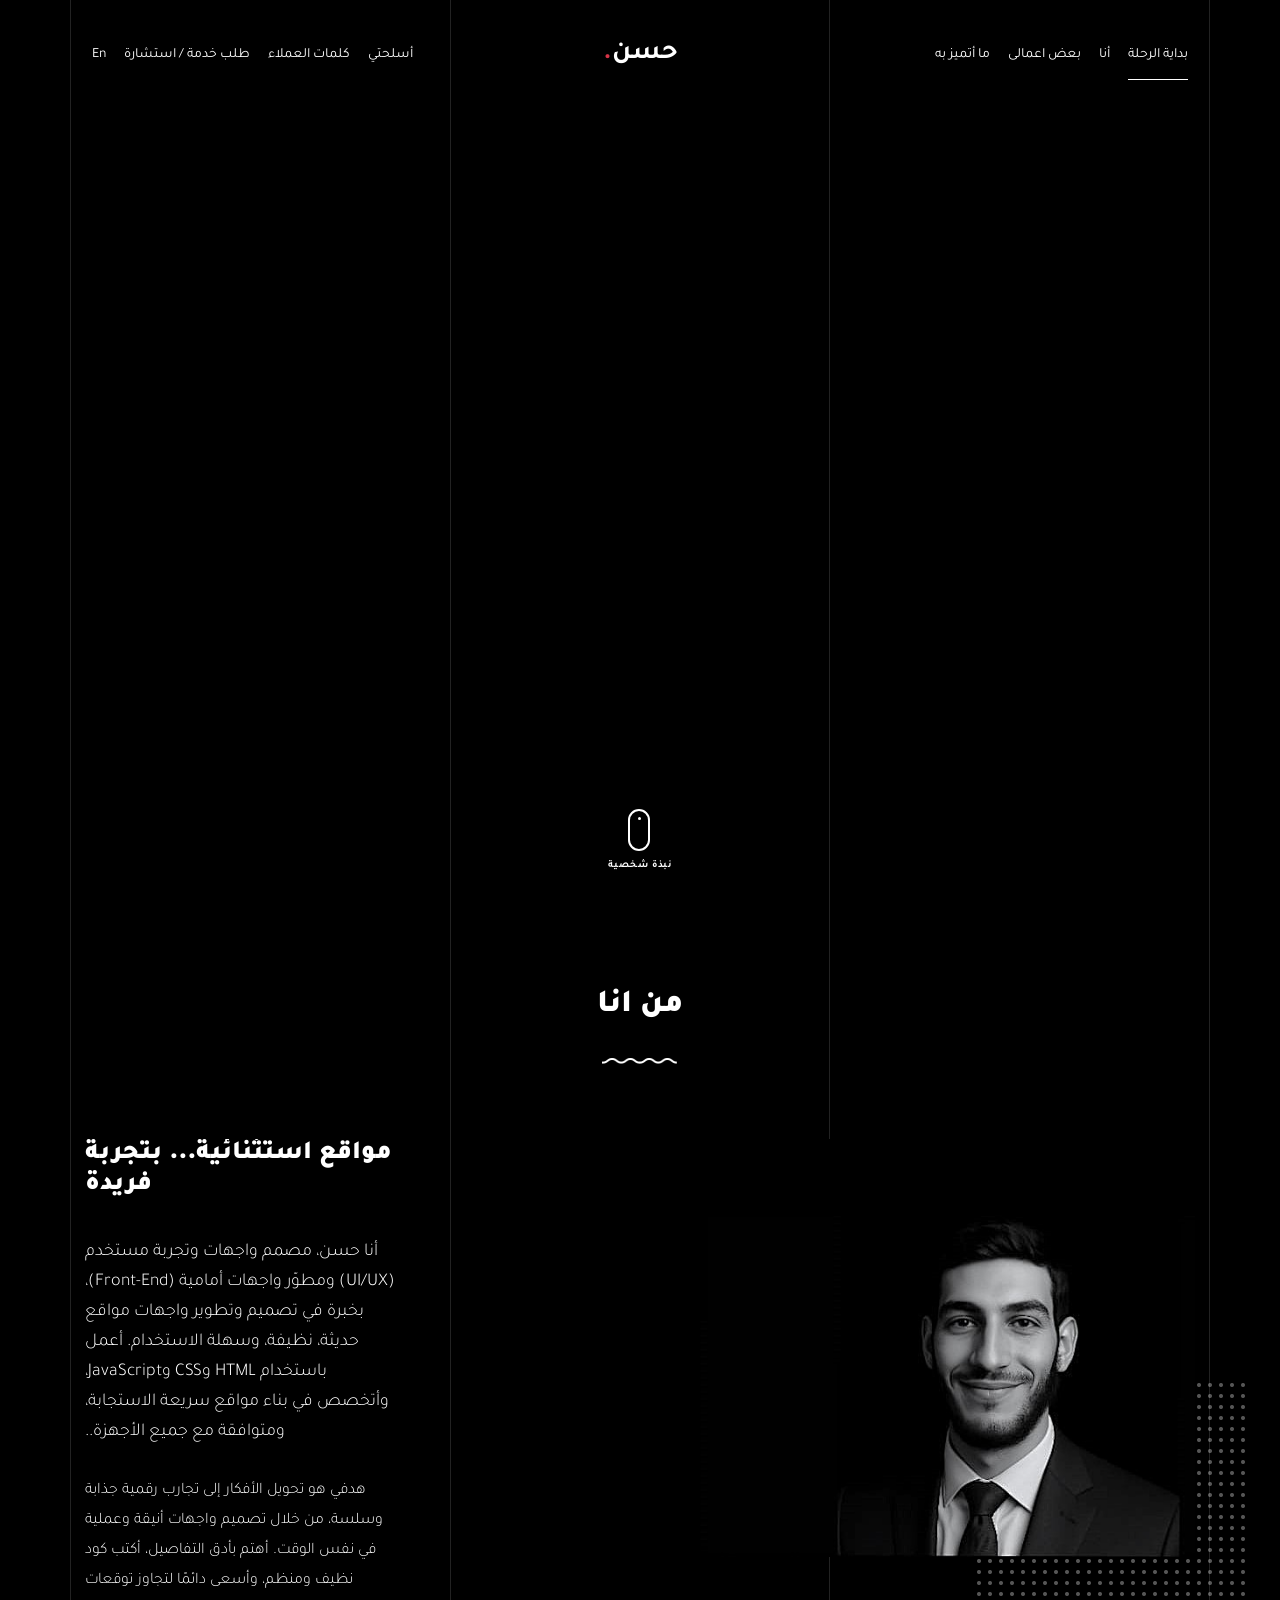
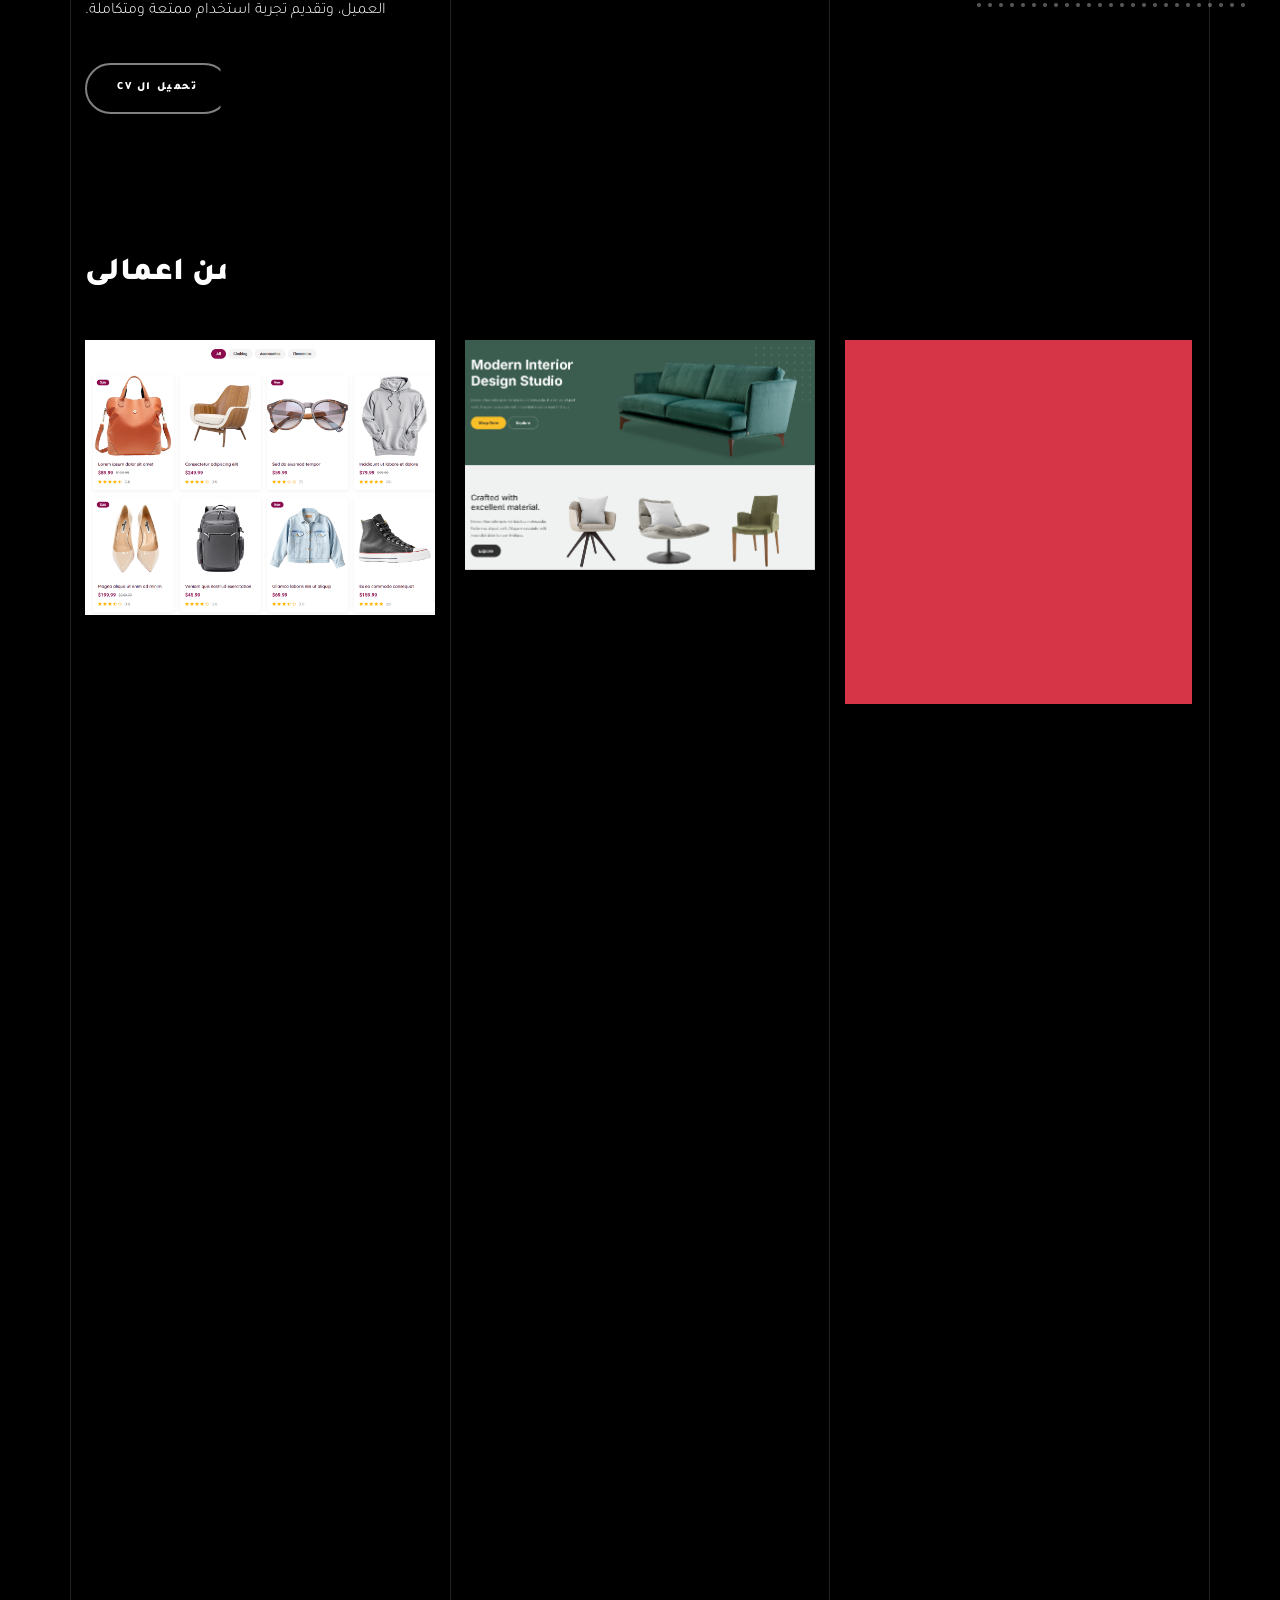
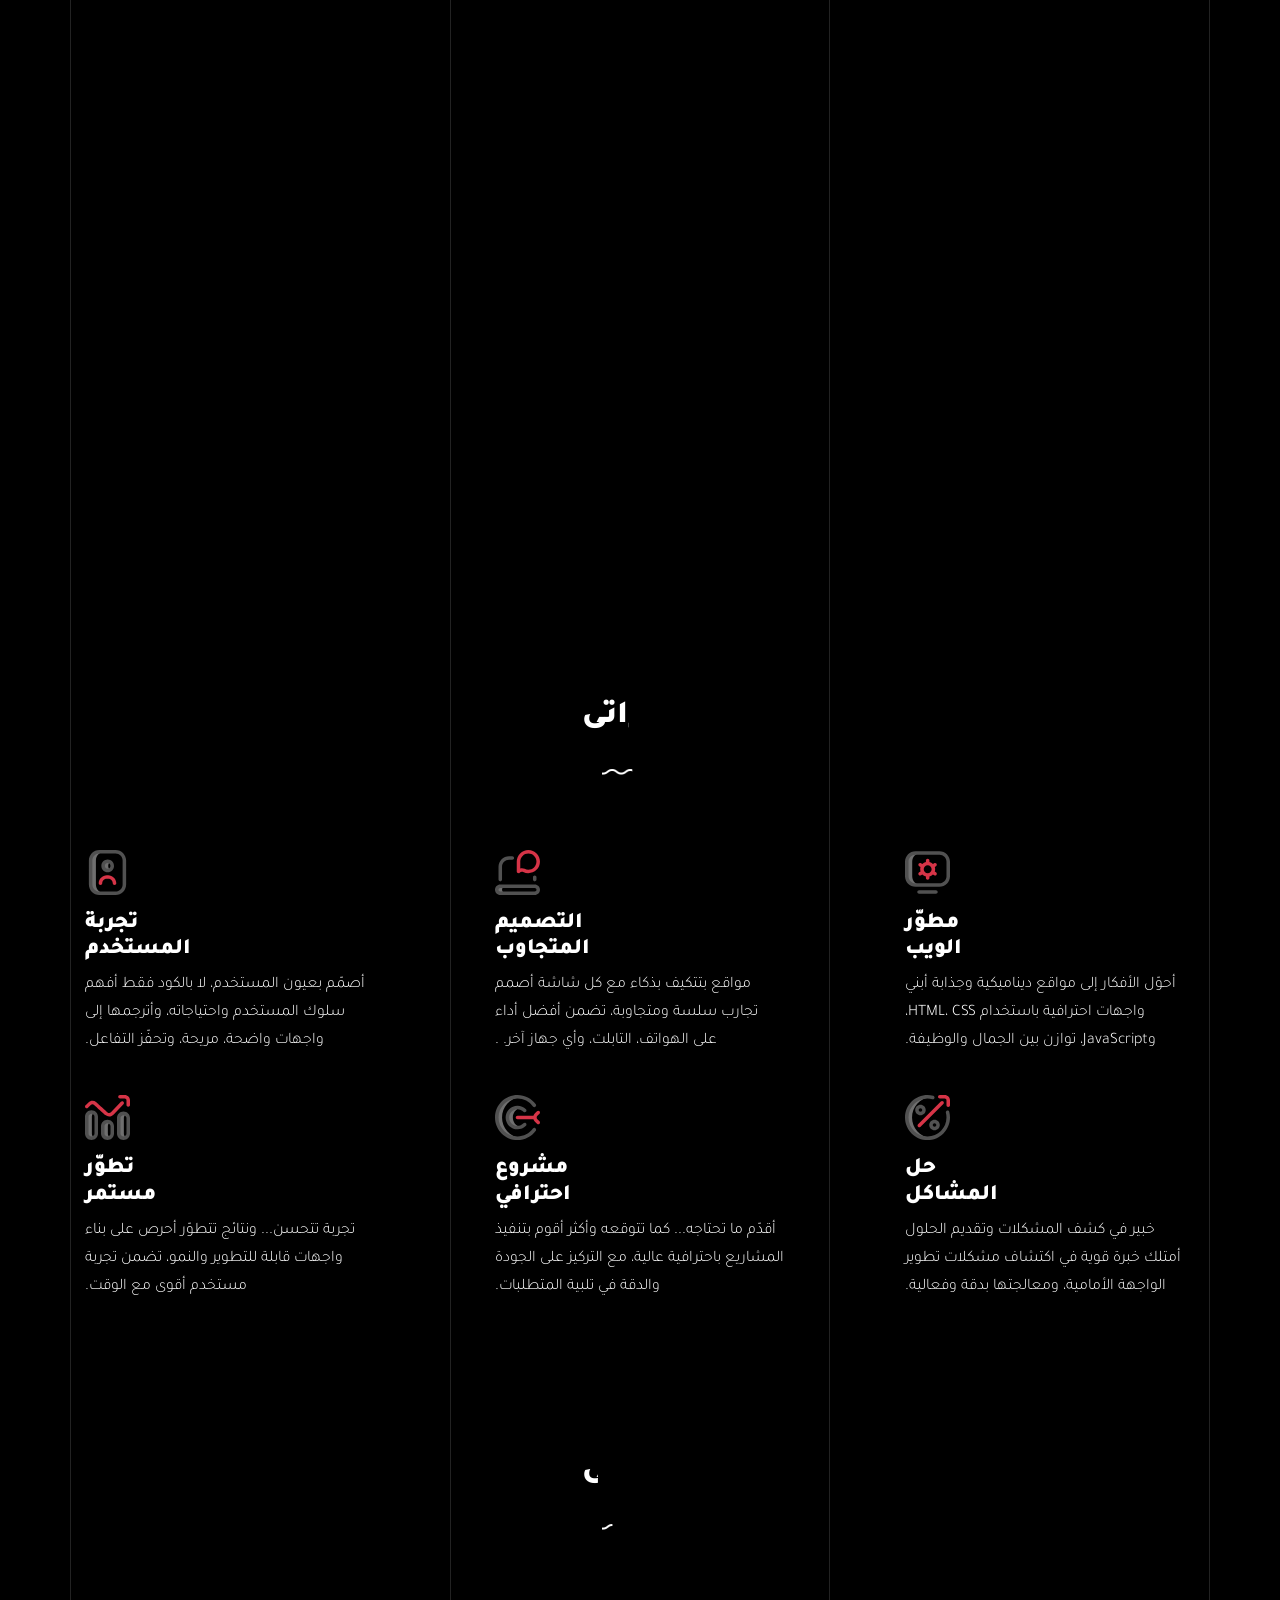
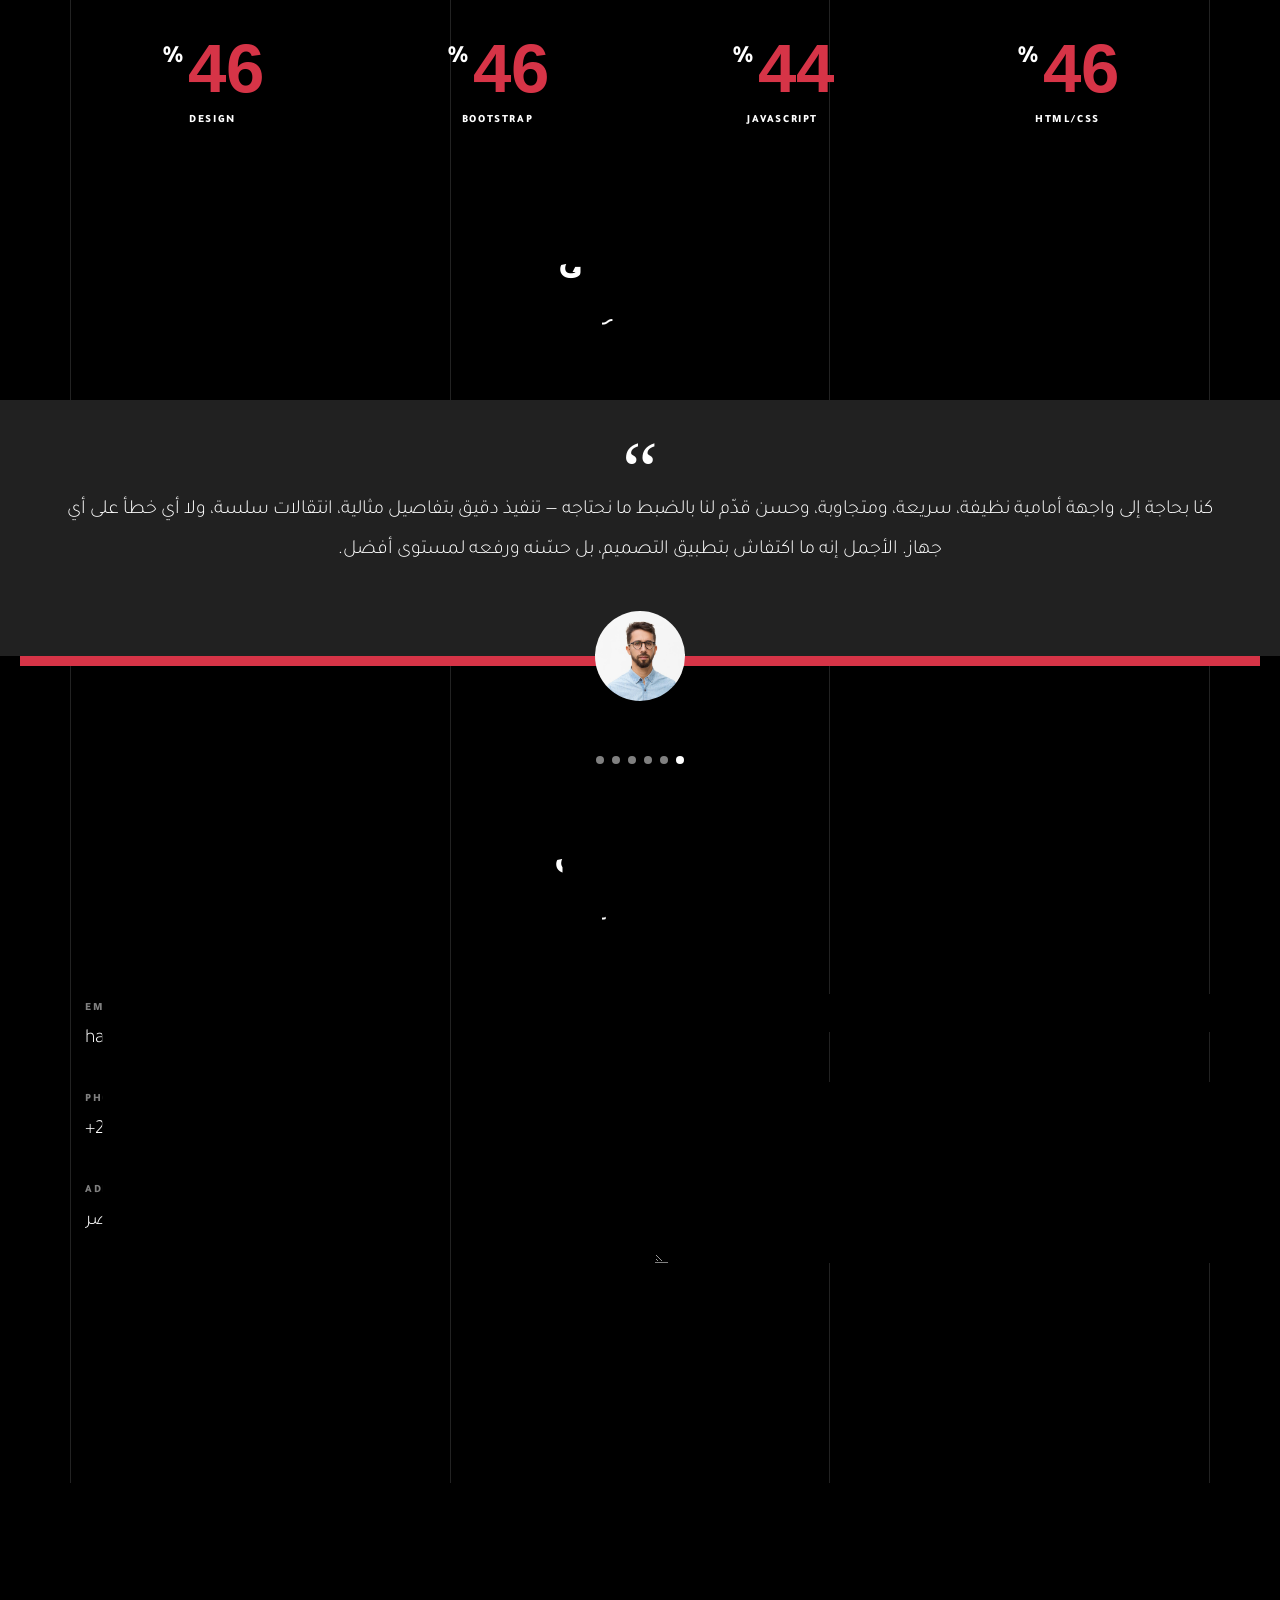
==== commit 72e47f53: "Update index.html" ====
--- a/arabic/index.html
+++ b/arabic/index.html
@@ -94,8 +94,8 @@
       <!-- END nav -->
 
       <div class="cover-v1 jarallax"
-        style="background-image: url('images/WhatsApp\ Image\ 2025-07-02\ at\ 23.52.38_a77c1abb.jpg');"
-        id="home-section">
+        style="background-image: url('images/ChatGPT Image Apr 5, 2026, 07_29_44 PM.jpg');" 
+     id="home-section">
         <div class="container">
           <div class="row align-items-center">
 
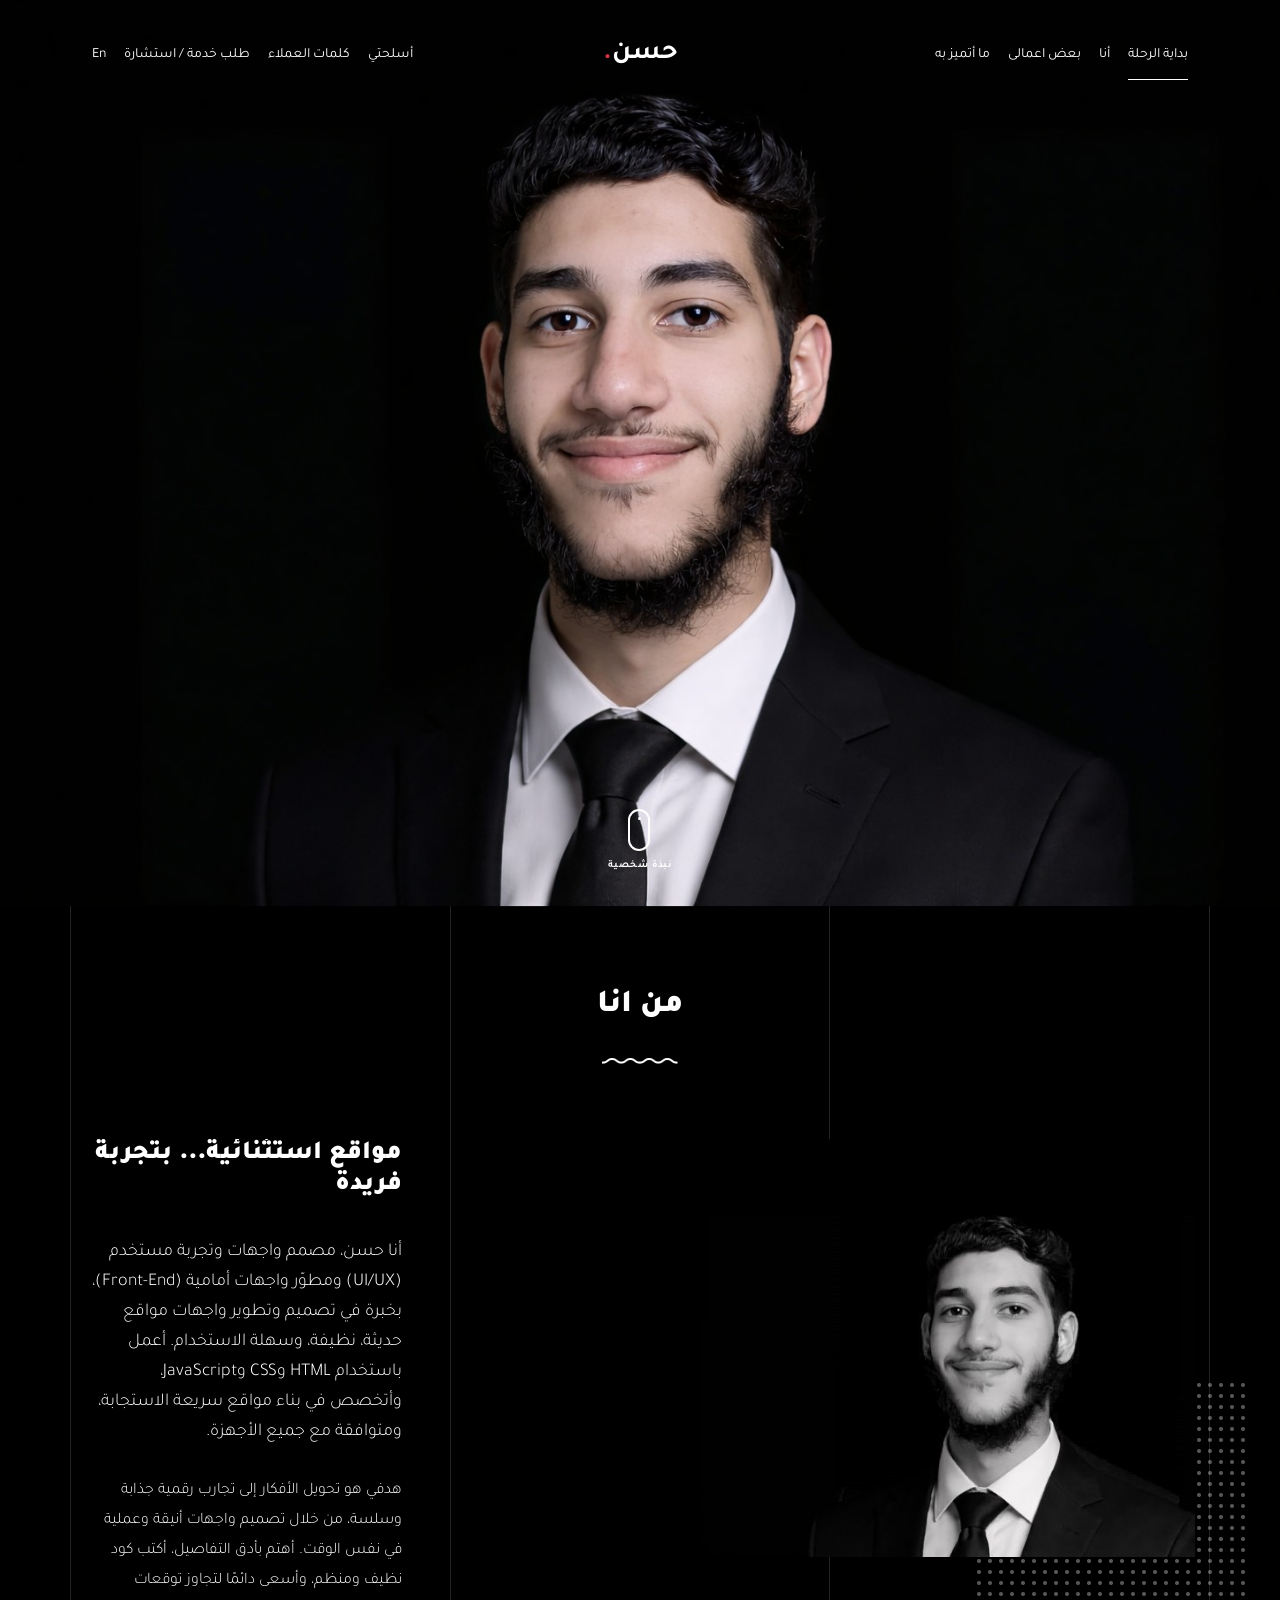
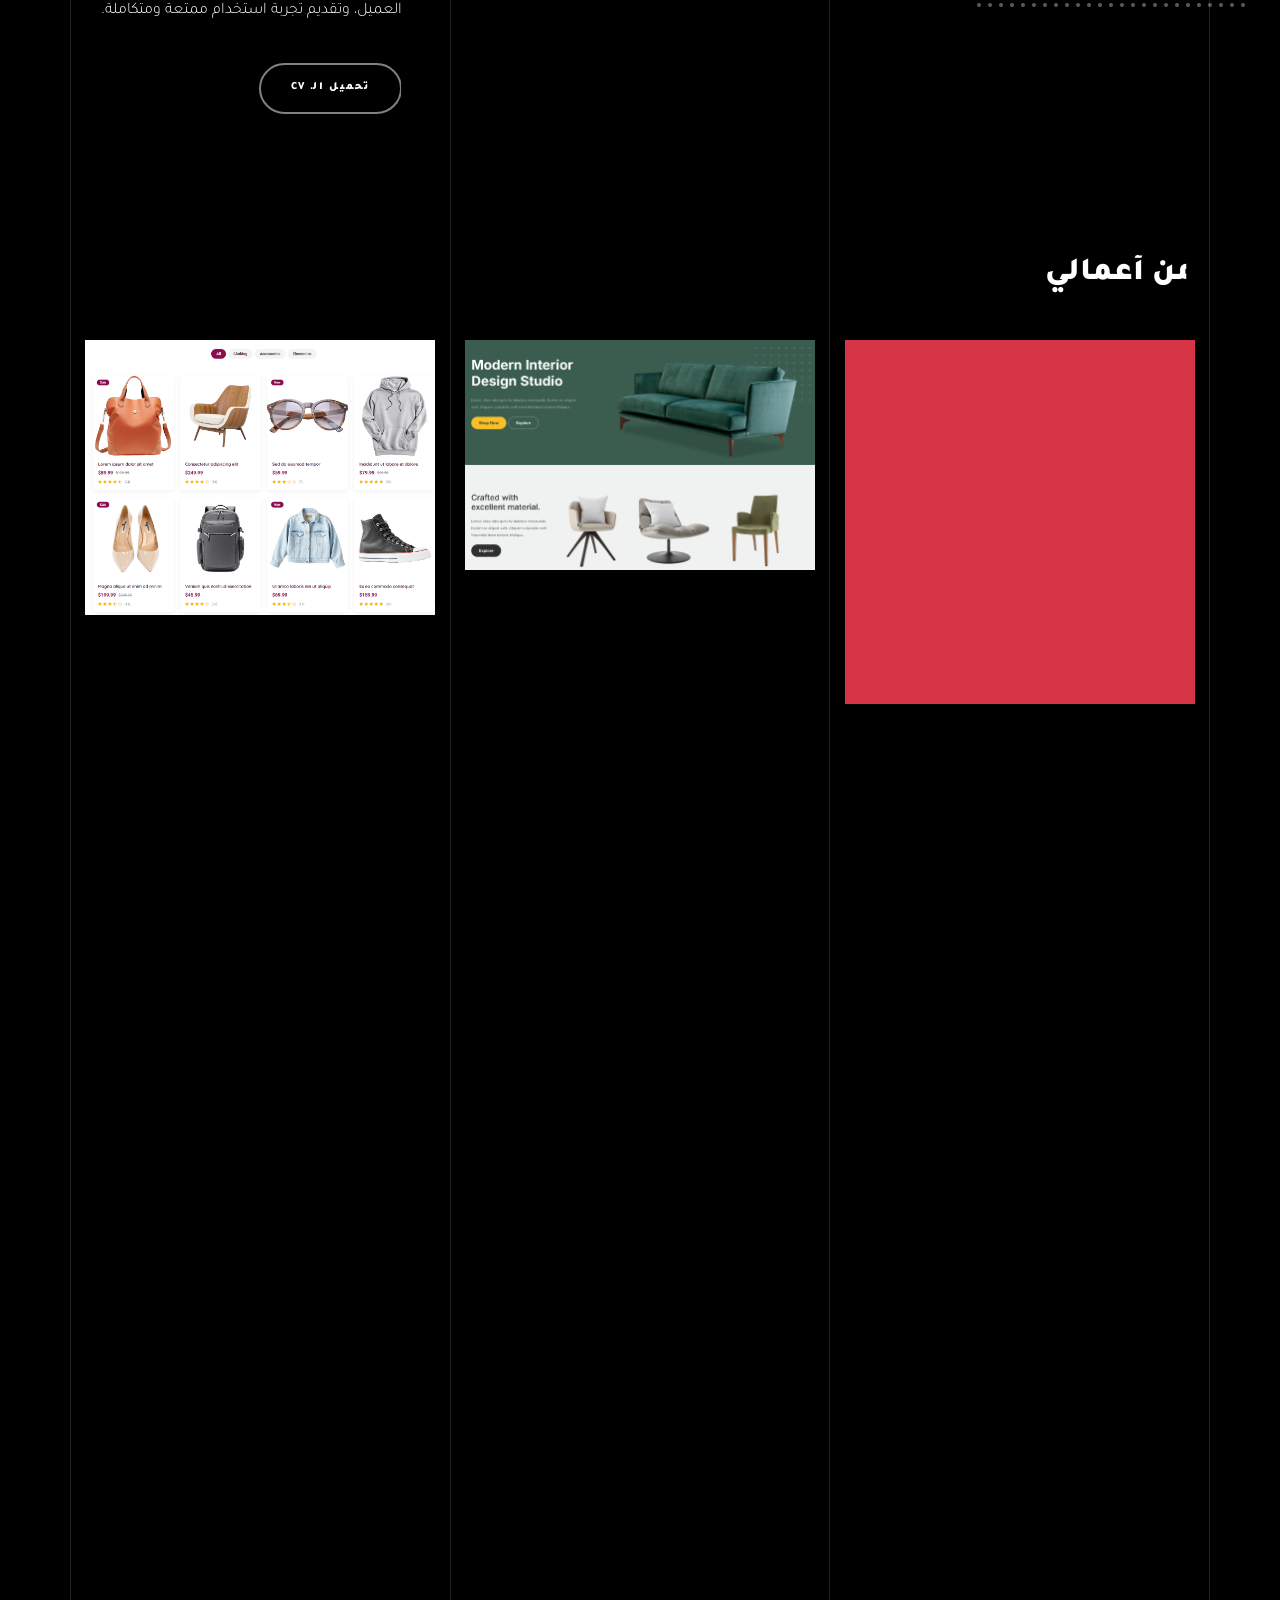
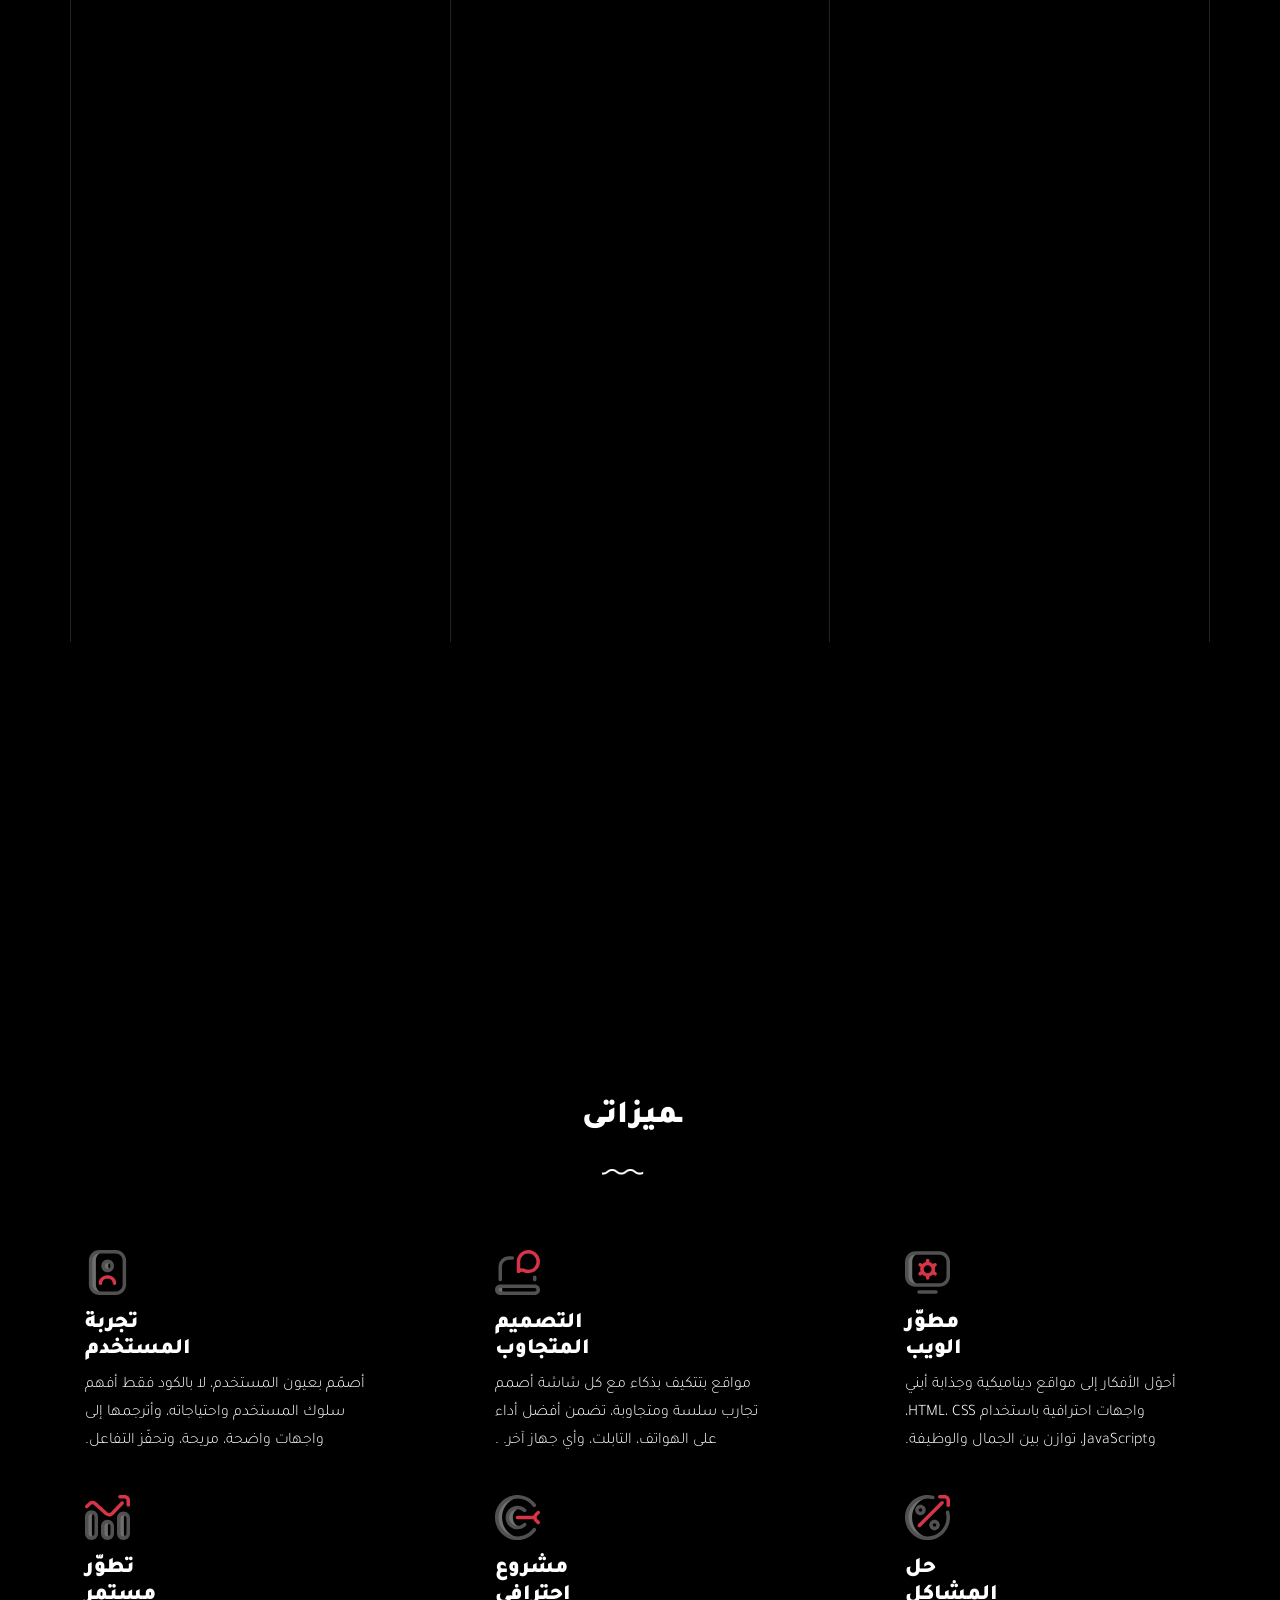
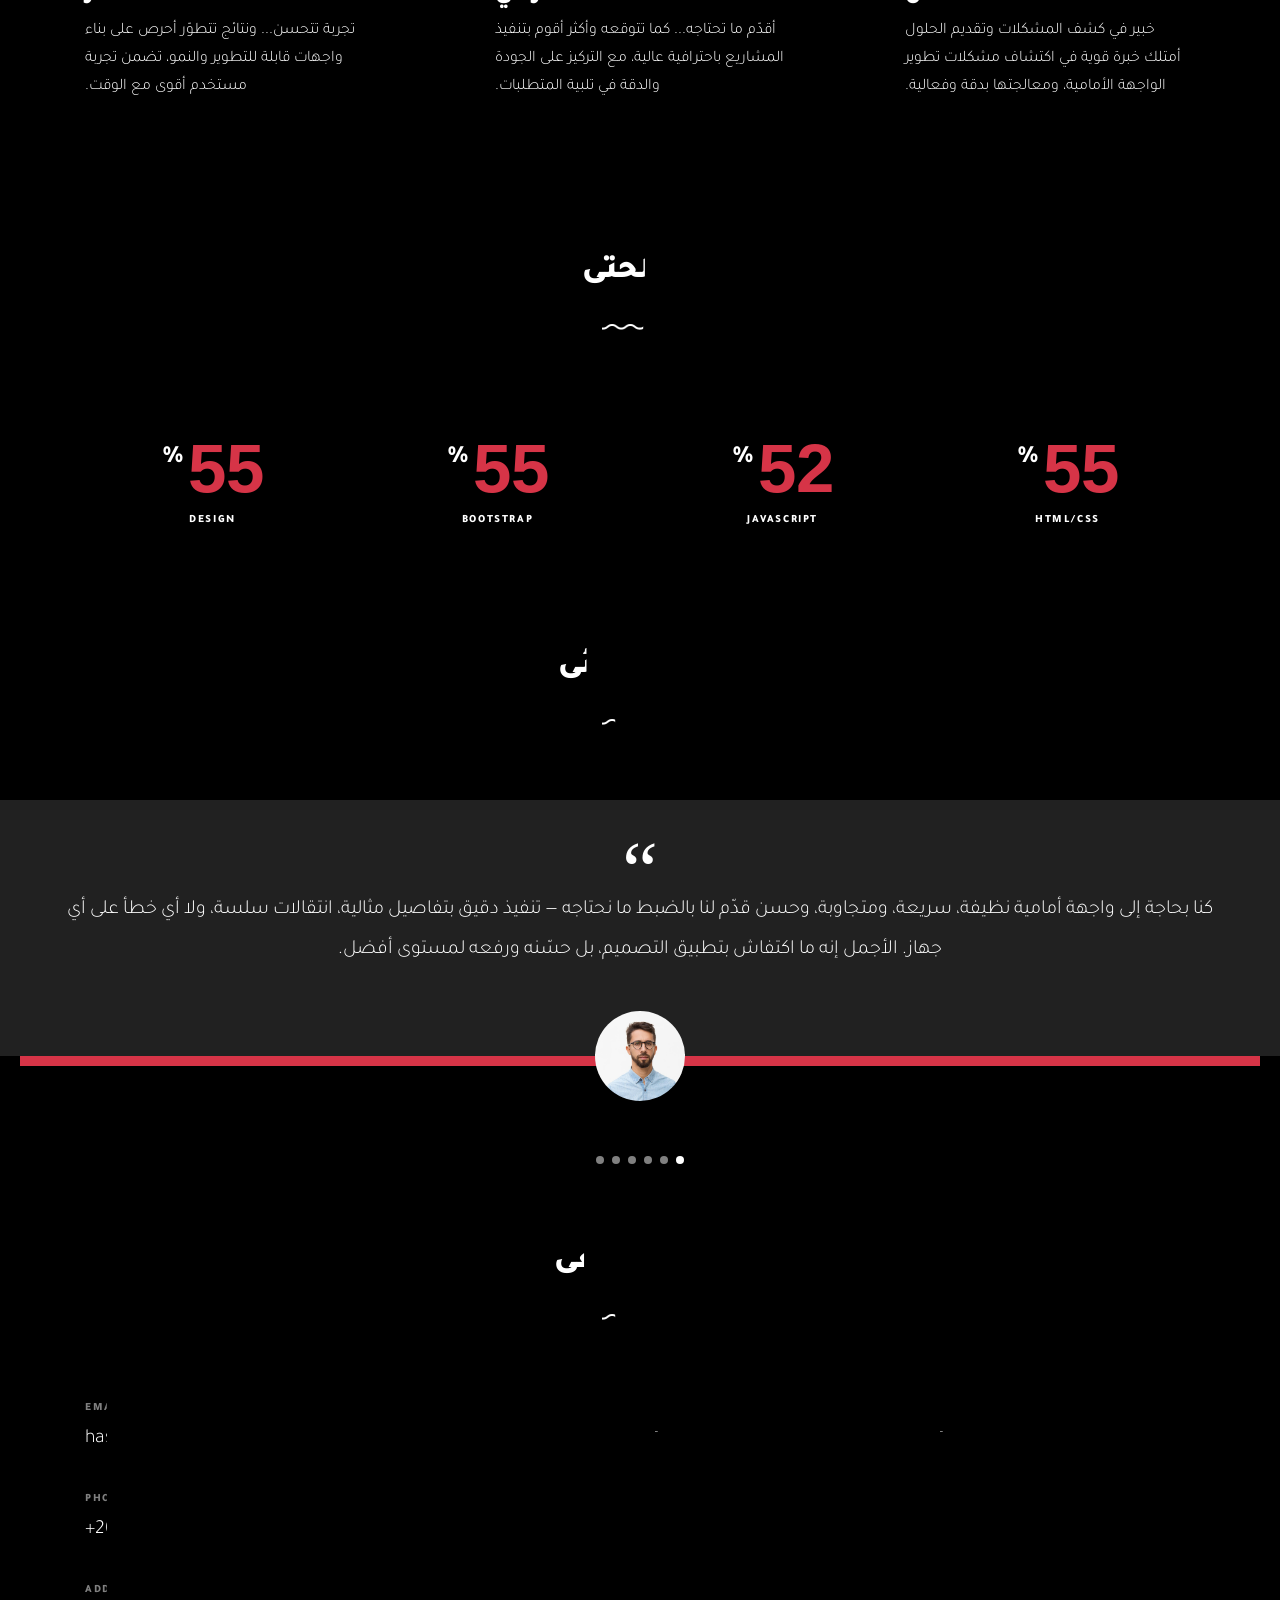
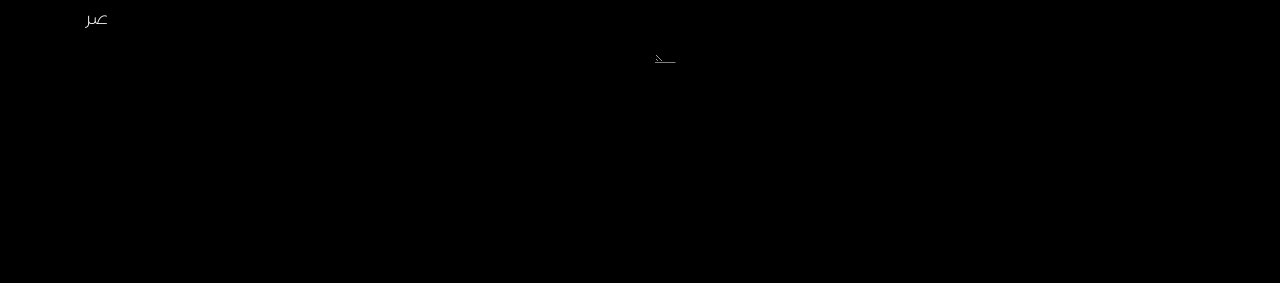
==== commit 41c4c6b1: "Update index.html" ====
--- a/arabic/index.html
+++ b/arabic/index.html
@@ -142,19 +142,32 @@
                   class="img-fluid">
               </figure>
             </div>
-            <div class="col-lg-4 pr-lg-5">
-              <h3 class="mb-4 heading-h3"><span class="gsap-reveal">مواقع استثنائية... بتجربة فريدة</span></h3>
-              <p class="lead gsap-reveal">أنا حسن، مصمم واجهات وتجربة مستخدم (UI/UX) ومطوّر واجهات أمامية (Front-End)،
+            <div class="col-lg-4 pr-lg-5" dir="rtl" style="text-align: right;">
+              <h3 class="mb-4 heading-h3">
+                <span class="gsap-reveal">مواقع استثنائية... بتجربة فريدة</span>
+              </h3>
+
+              <p class="lead gsap-reveal">
+                أنا حسن، مصمم واجهات وتجربة مستخدم (UI/UX) ومطوّر واجهات أمامية (Front-End)،
                 بخبرة في تصميم وتطوير واجهات مواقع حديثة، نظيفة، وسهلة الاستخدام.
 
-                أعمل باستخدام HTML وCSS وJavaScript، وأتخصص في بناء مواقع سريعة الاستجابة، ومتوافقة مع جميع الأجهزة..
+                أعمل باستخدام HTML وCSS وJavaScript، وأتخصص في بناء مواقع سريعة الاستجابة،
+                ومتوافقة مع جميع الأجهزة.
               </p>
-              <p class="mb-4 gsap-reveal">هدفي هو تحويل الأفكار إلى تجارب رقمية جذابة وسلسة، من خلال تصميم واجهات أنيقة
+
+              <p class="mb-4 gsap-reveal">
+                هدفي هو تحويل الأفكار إلى تجارب رقمية جذابة وسلسة، من خلال تصميم واجهات أنيقة
                 وعملية في نفس الوقت.
 
-                أهتم بأدق التفاصيل، أكتب كود نظيف ومنظم، وأسعى دائمًا لتجاوز توقعات العميل، وتقديم تجربة استخدام ممتعة
-                ومتكاملة.</p>
-              <p class="gsap-reveal"><a href="Hassan.cv.pdf" class="btn btn-outline-pill btn-custom-light" target="_blank">تحميل ال CV</a></p>
+                أهتم بأدق التفاصيل، أكتب كود نظيف ومنظم، وأسعى دائمًا لتجاوز توقعات العميل،
+                وتقديم تجربة استخدام ممتعة ومتكاملة.
+              </p>
+
+              <p class="gsap-reveal">
+                <a href="Hassan.cv.pdf" class="btn btn-outline-pill btn-custom-light" target="_blank">
+                  تحميل الـ CV
+                </a>
+              </p>
             </div>
           </div>
         </div>
@@ -180,10 +193,12 @@
 
           <div class="portfolio-wrapper">
 
-            <div class="d-flex align-items-center mb-4 gsap-reveal gsap-reveal-filter">
-              <h2 class="mr-auto heading-h2"><span class="gsap-reveal">من اعمالى</span></h2>
-
-              <!-- <a href="#" class="text-white js-filter d-inline-block d-lg-none">Filter</a>
+            <div class="d-flex align-items-center mb-4 gsap-reveal gsap-reveal-filter" dir="rtl">
+              <h2 class="ml-auto heading-h2">
+                <span class="gsap-reveal">من أعمالي</span>
+              </h2>
+            </div>
+            <!-- <a href="#" class="text-white js-filter d-inline-block d-lg-none">Filter</a>
               
               <div class="filter-wrap">
                 <div class="filter ml-auto" id="filters">
@@ -194,7 +209,7 @@
                   <a href="#" data-filter=".packaging">Packaging</a>
                 </div>
               </div> -->
-            </div>
+          </div>
 
 
 
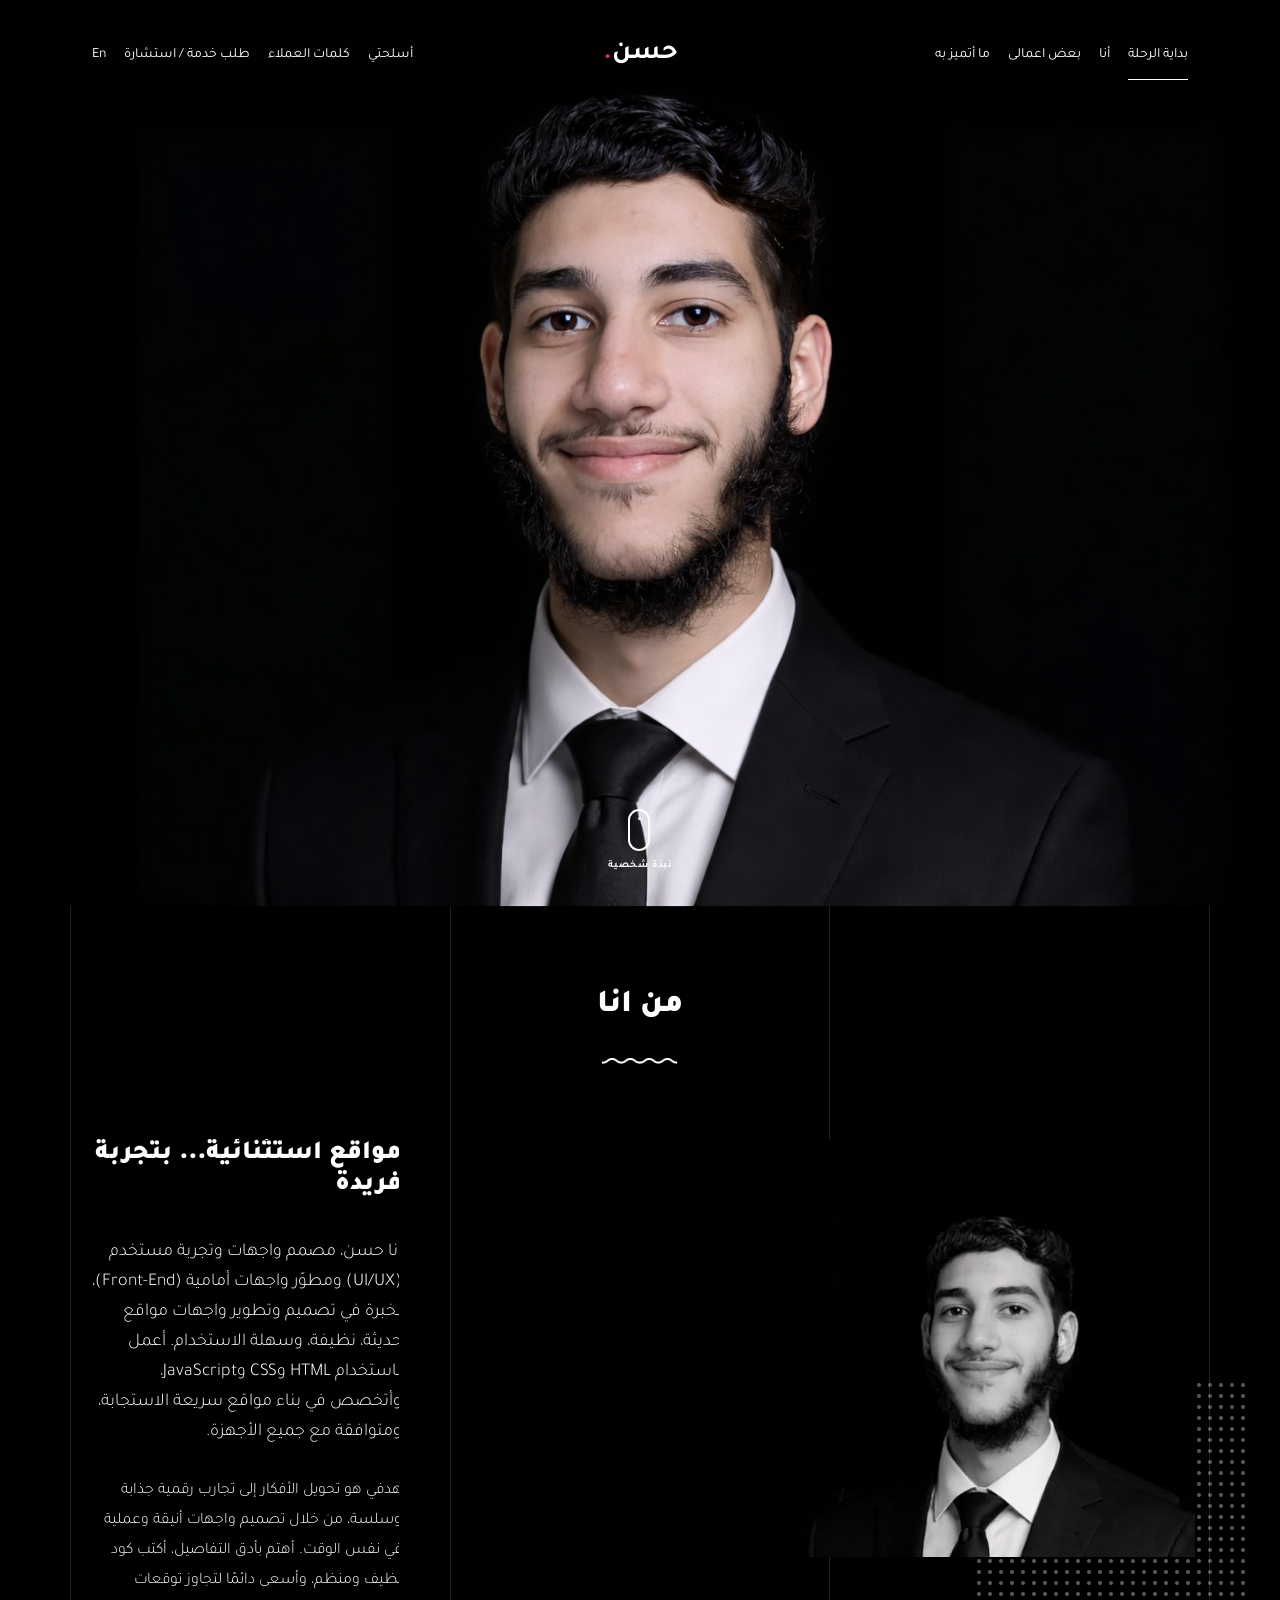
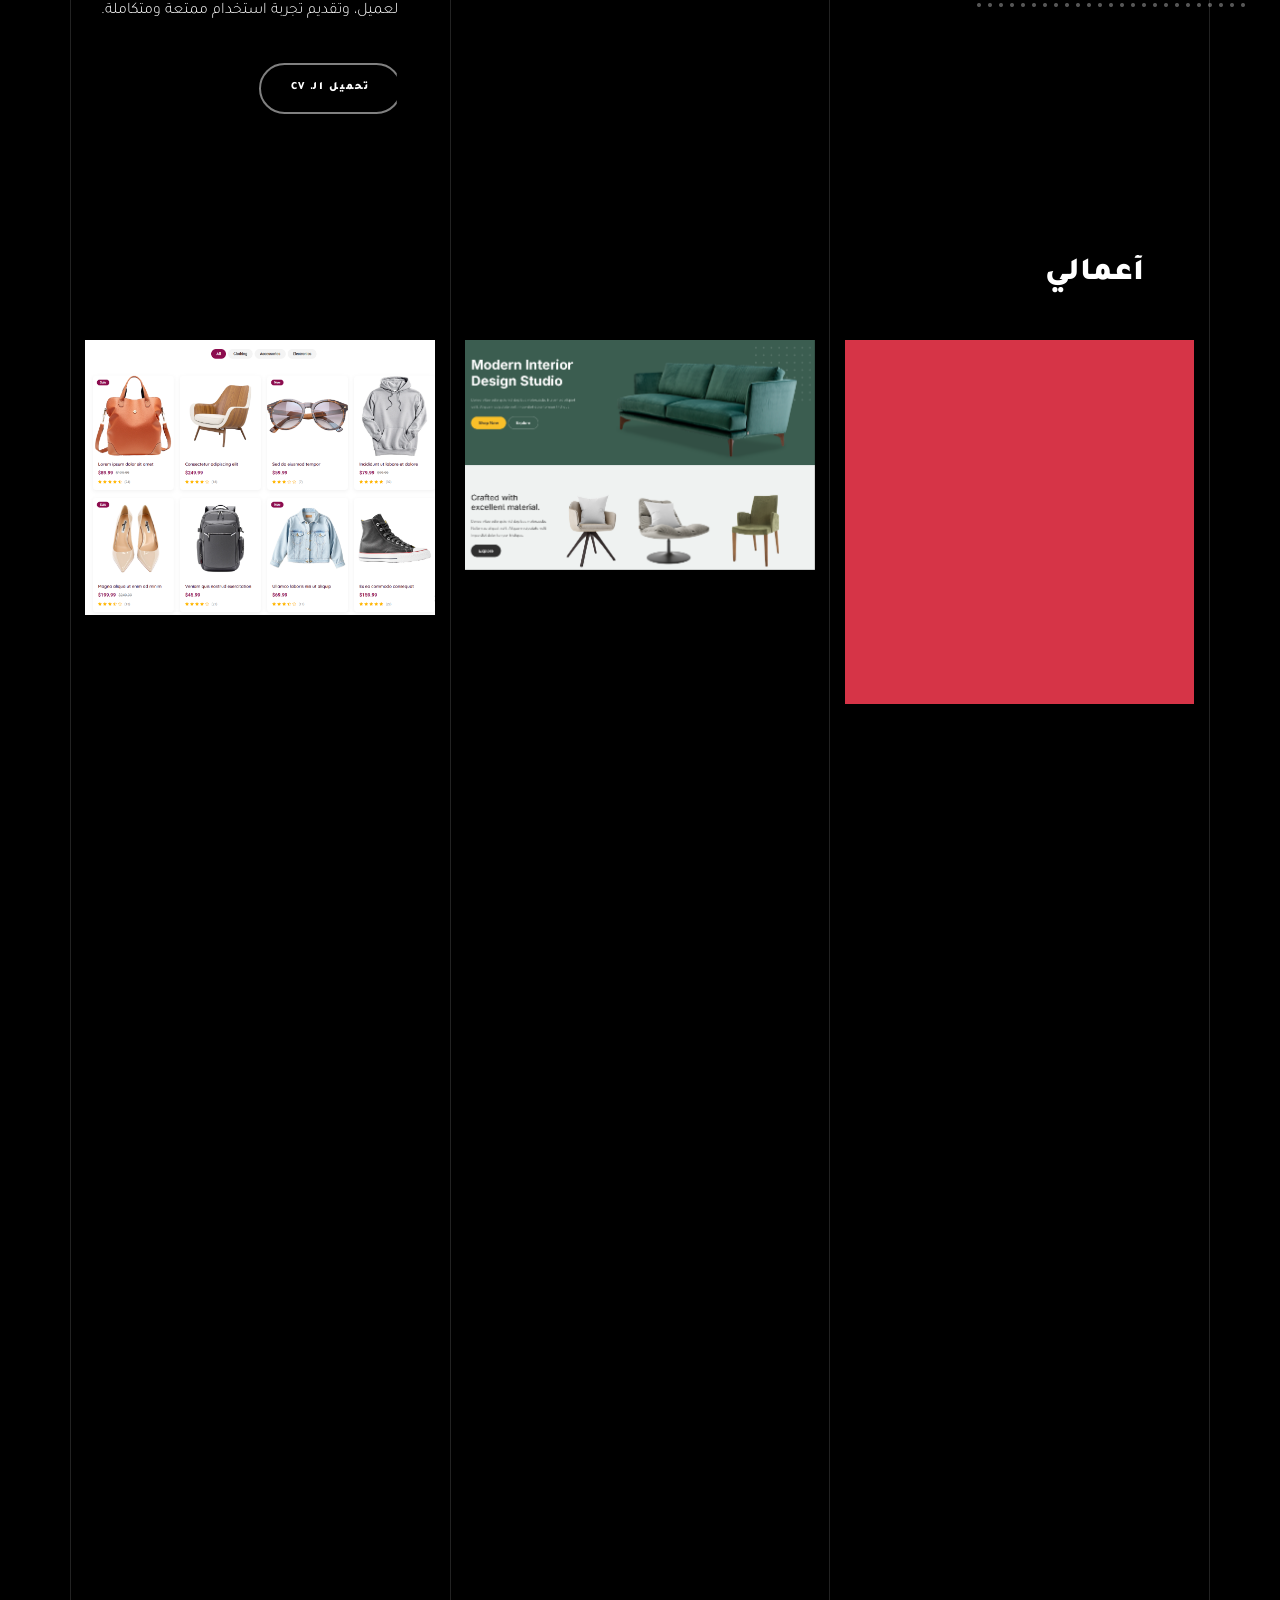
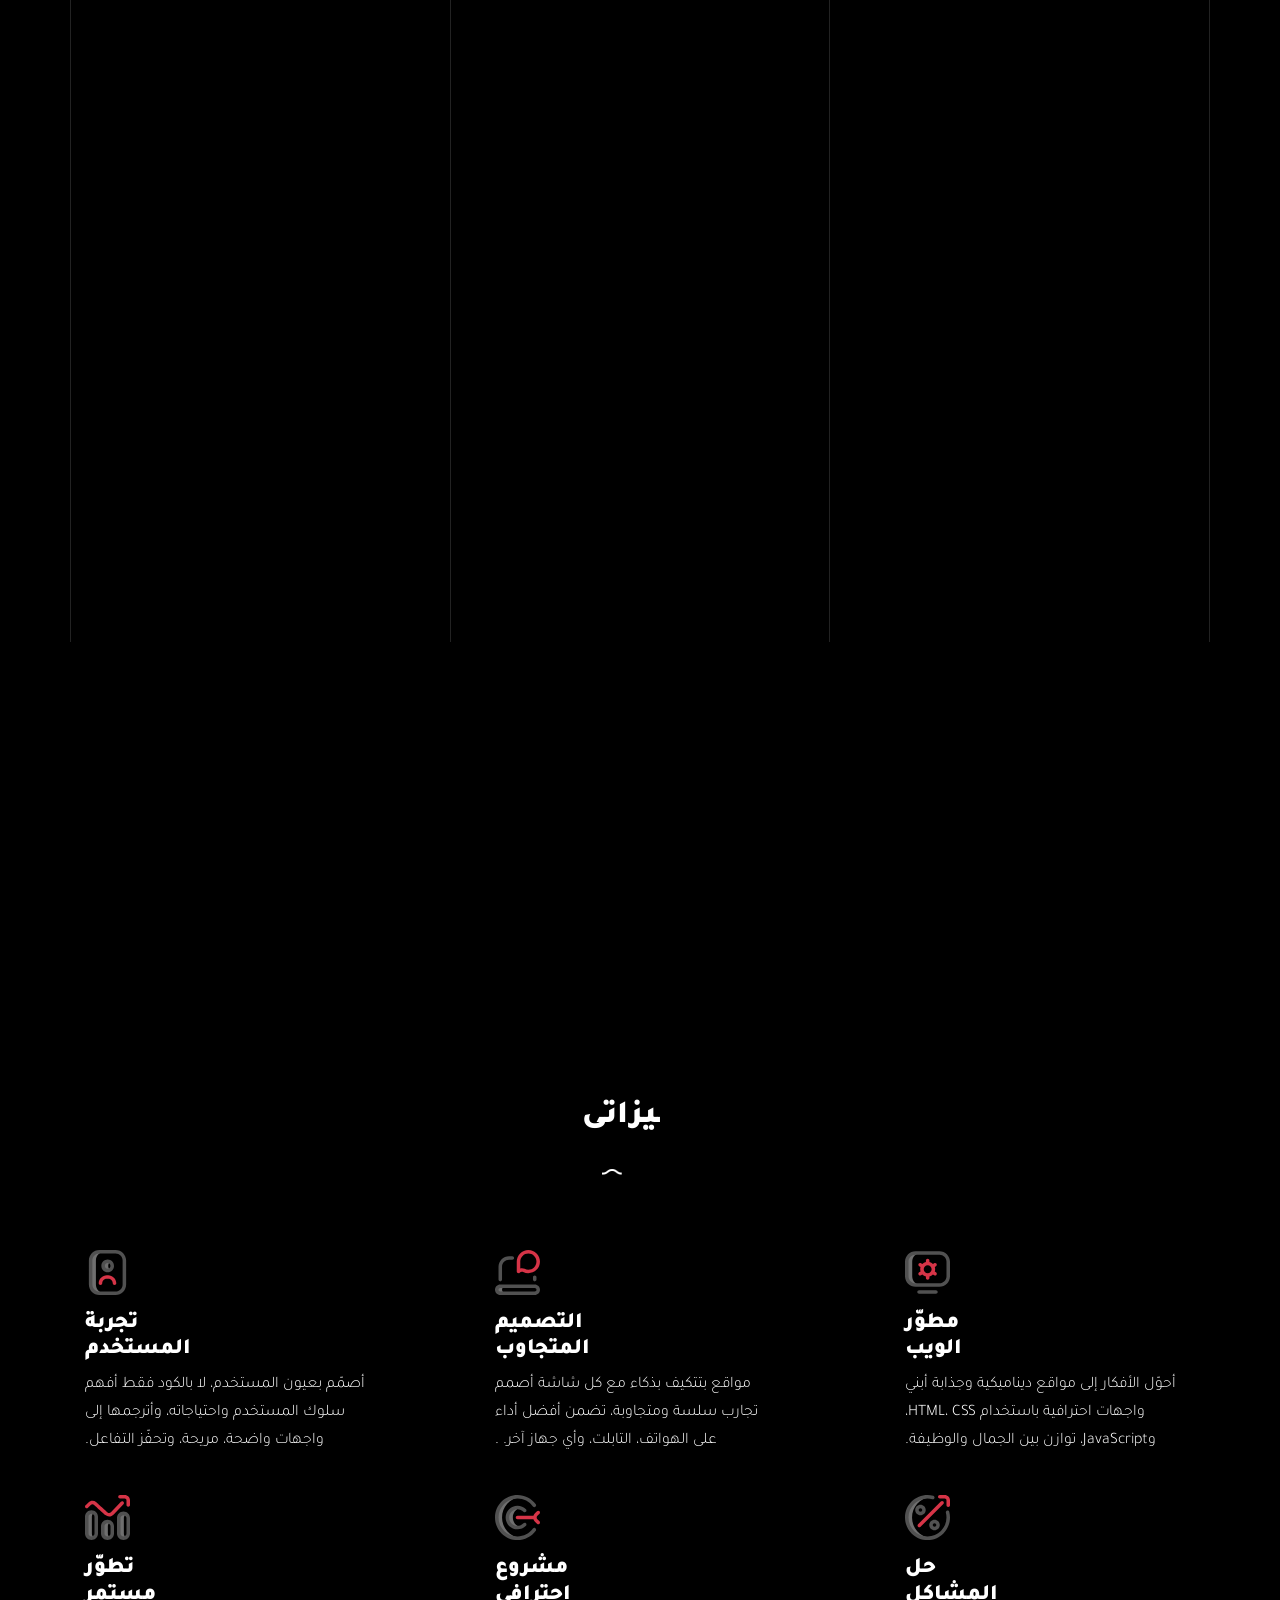
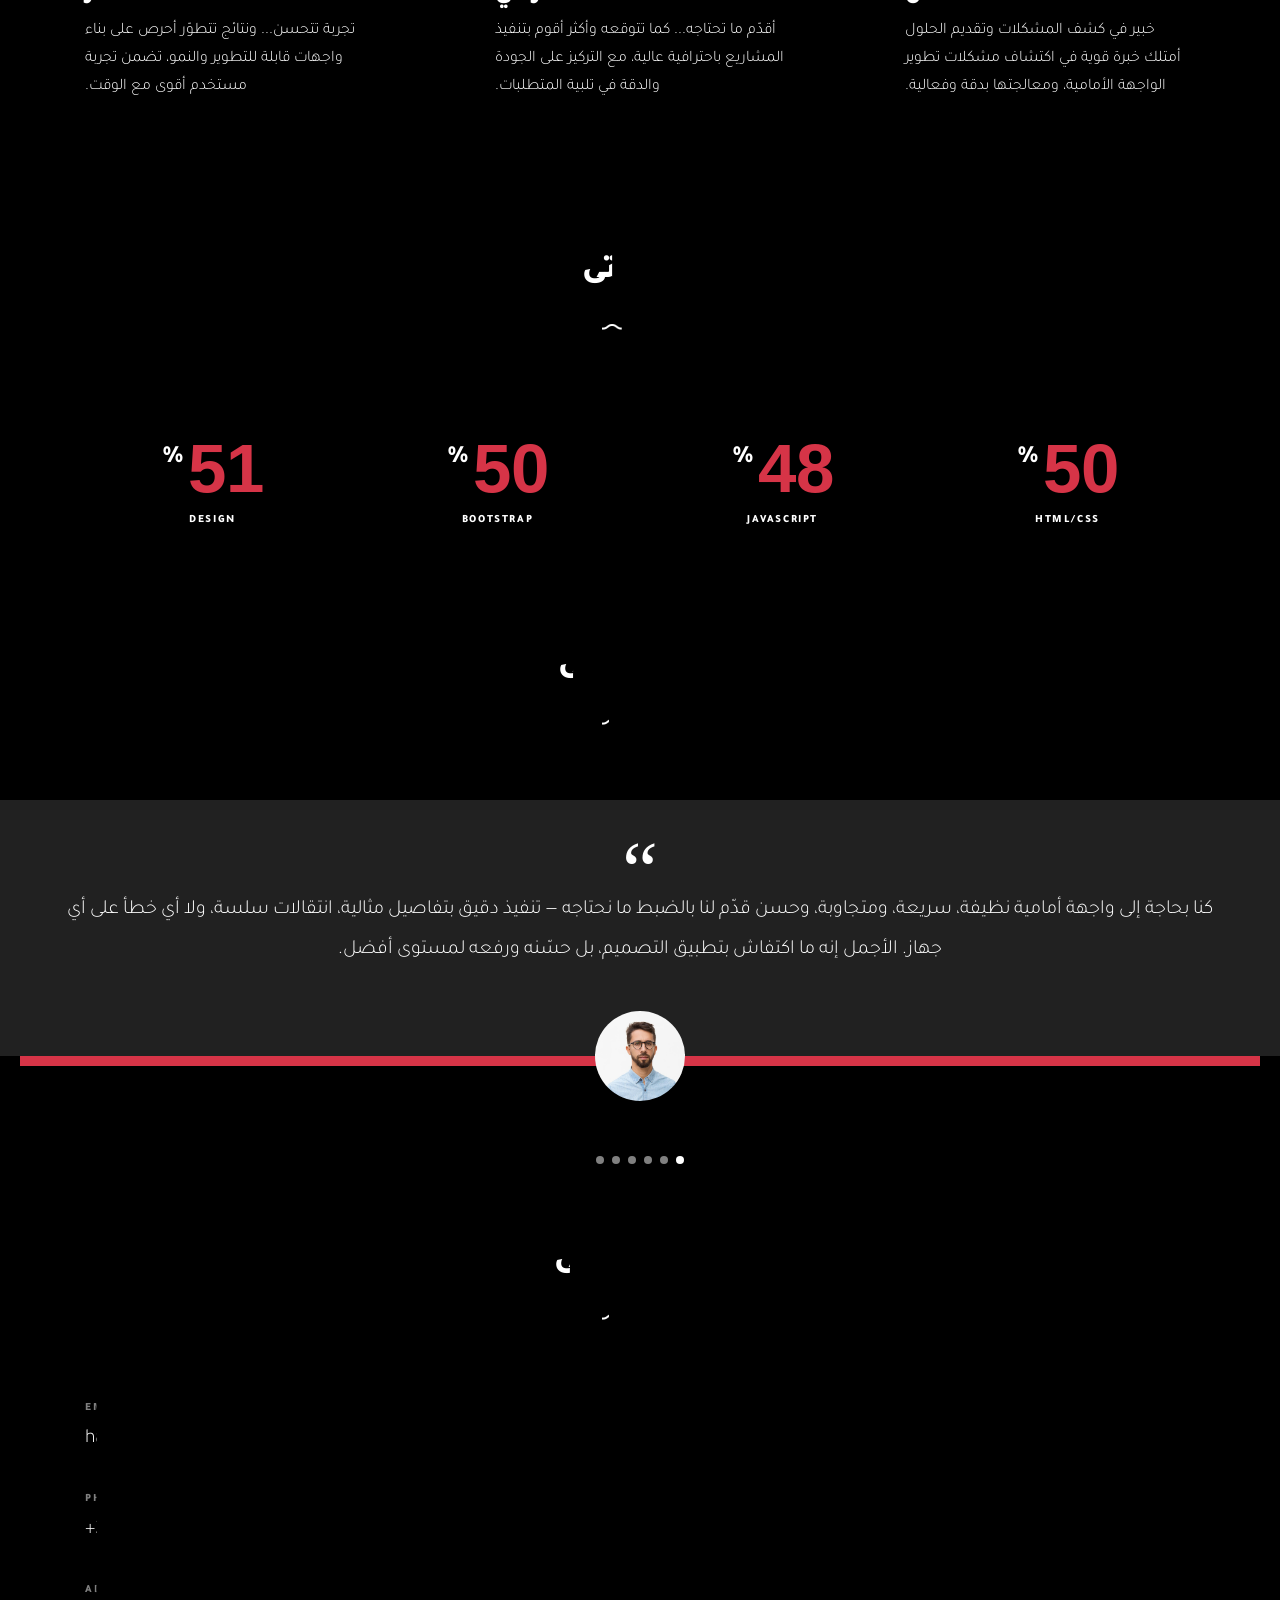
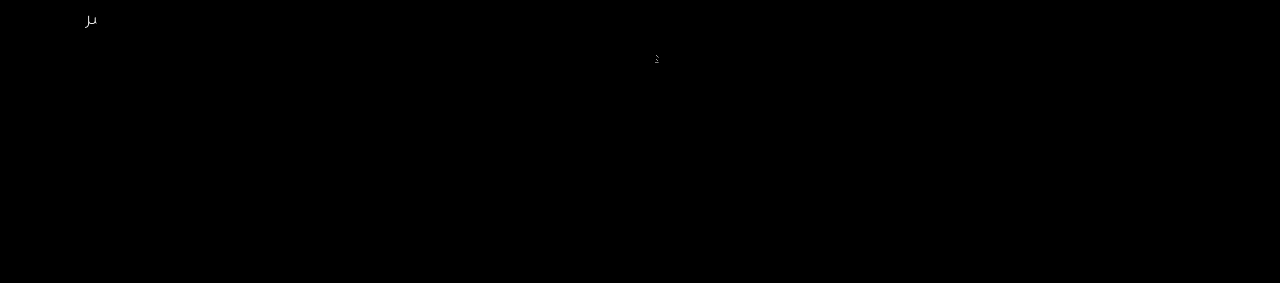
==== commit 313bf80f: "Update index.html" ====
--- a/arabic/index.html
+++ b/arabic/index.html
@@ -822,7 +822,6 @@
     </footer>
 
 
-  </div>
 
 
   <!-- Loader -->
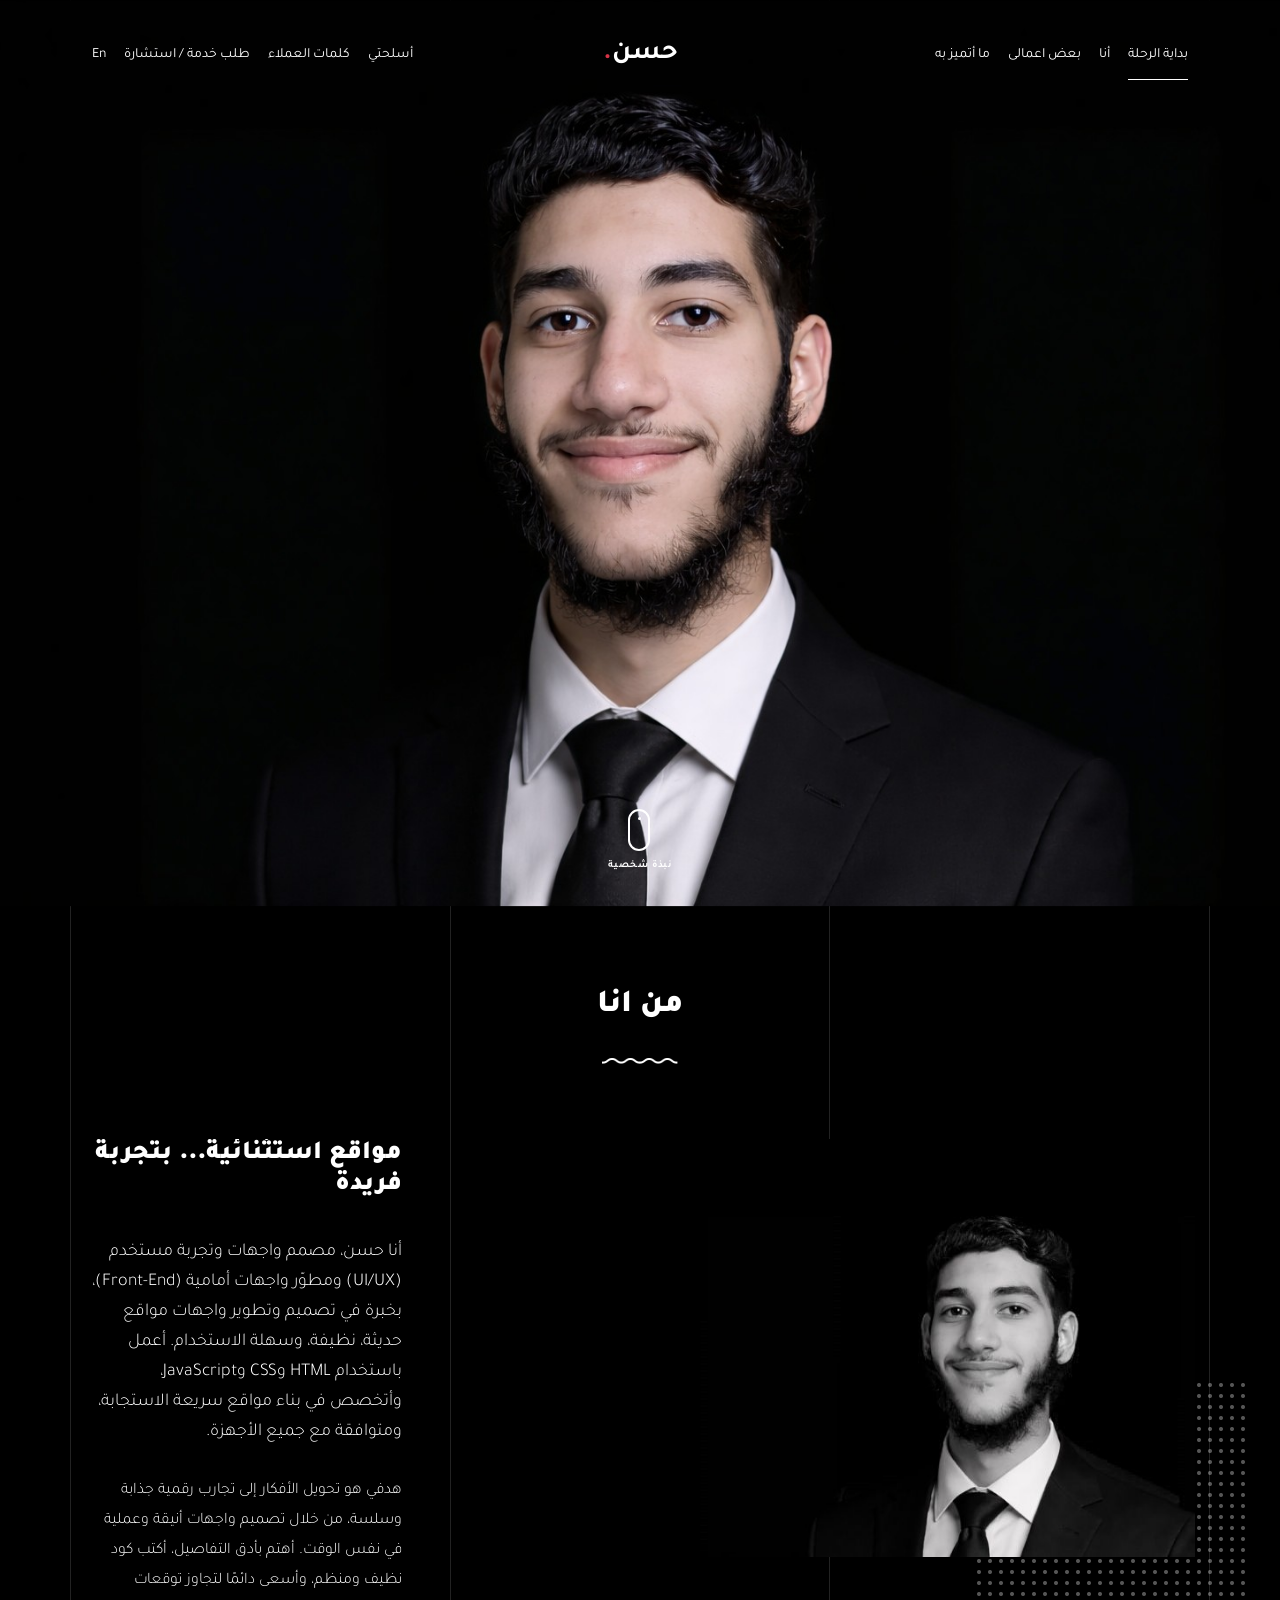
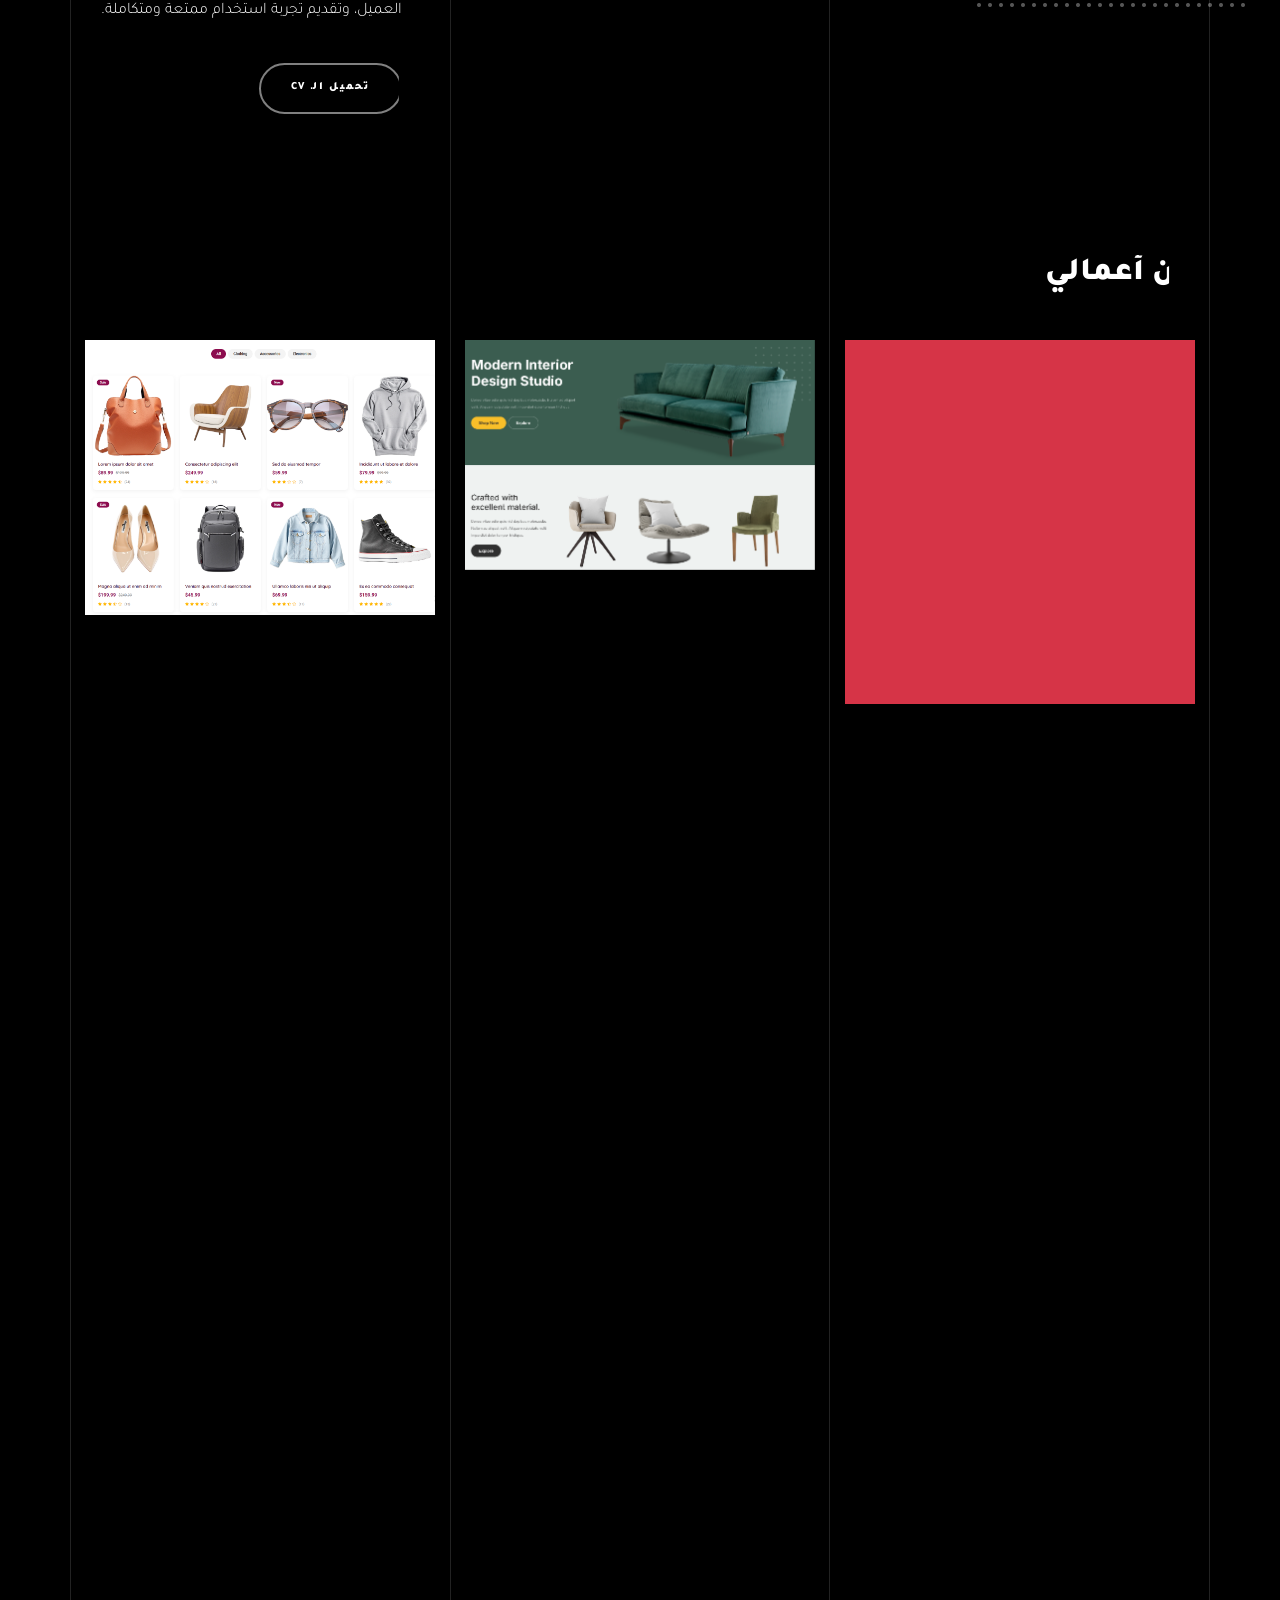
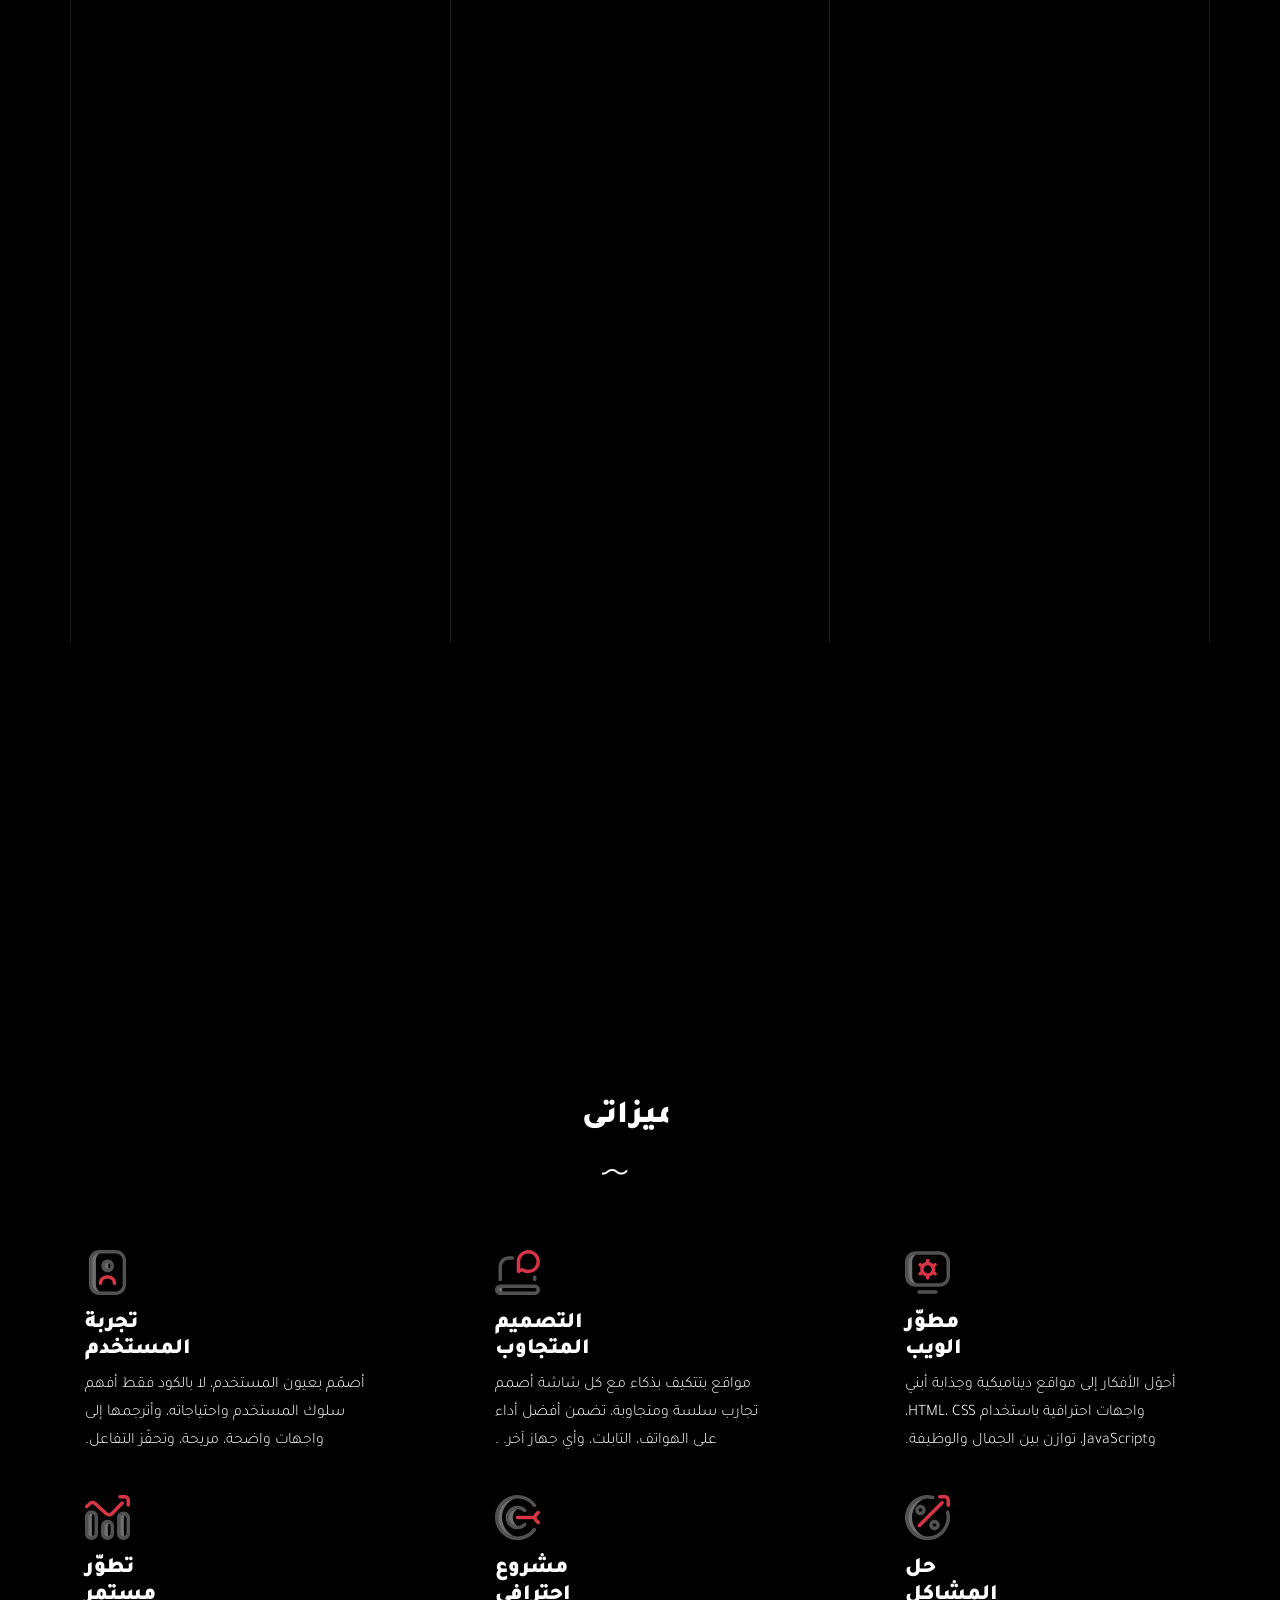
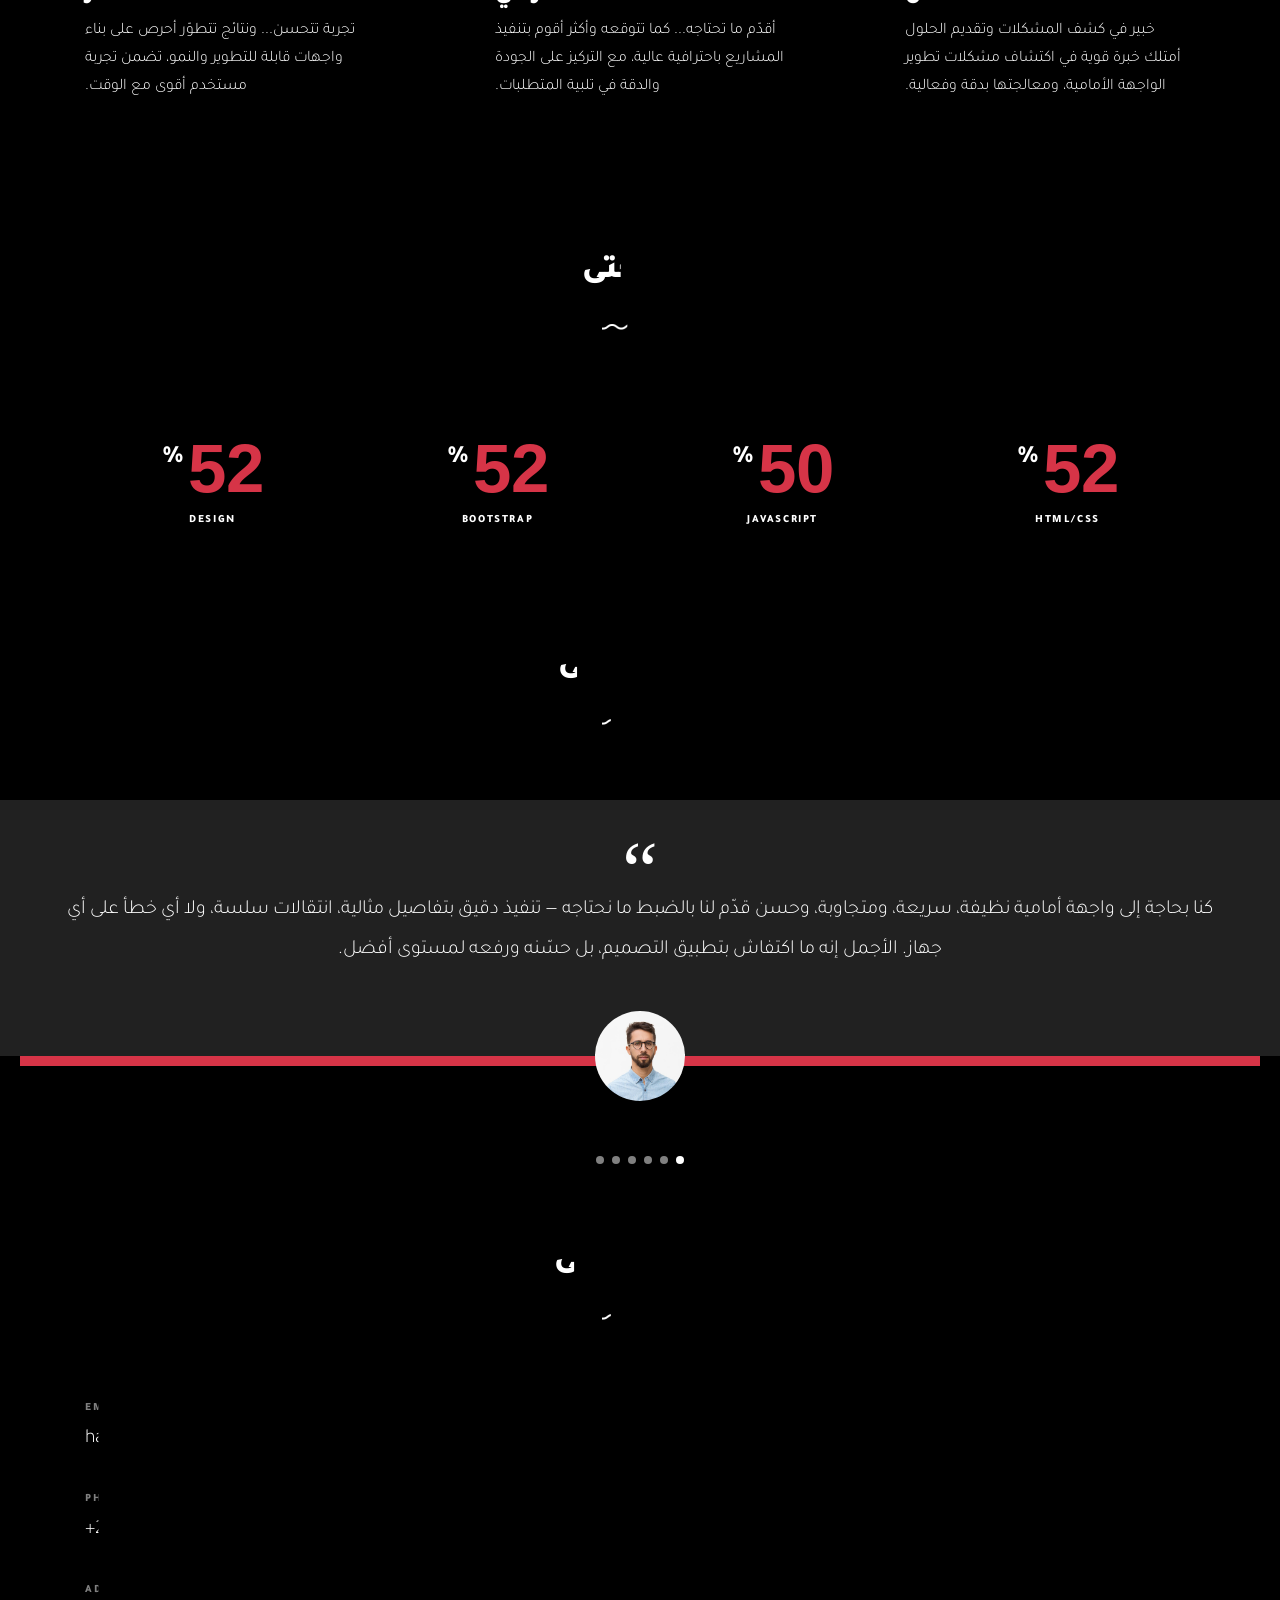
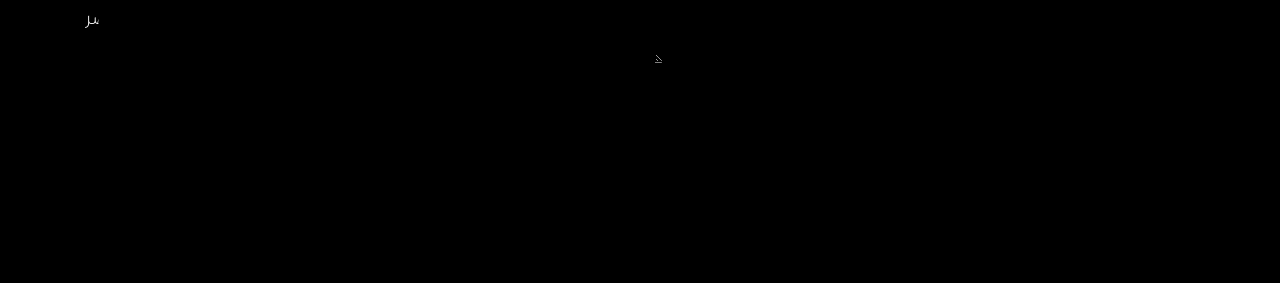
==== commit cb78d077: "Update index.html" ====
--- a/arabic/index.html
+++ b/arabic/index.html
@@ -806,15 +806,11 @@
           <div class="col-md-7">
 
             <div class="footer-site-logo"><a href="#">حسن<span>.</span></a></div>
-
-
-
             <p class="site-copyright">
               &copy;
               <script>document.write(new Date().getFullYear());</script> جميع الحقوق محفوظة
               | تم تصميم هذا القالب بكل ❤️ على يد المهندس حسن محمد
             </p>
-
 
           </div>
         </div>
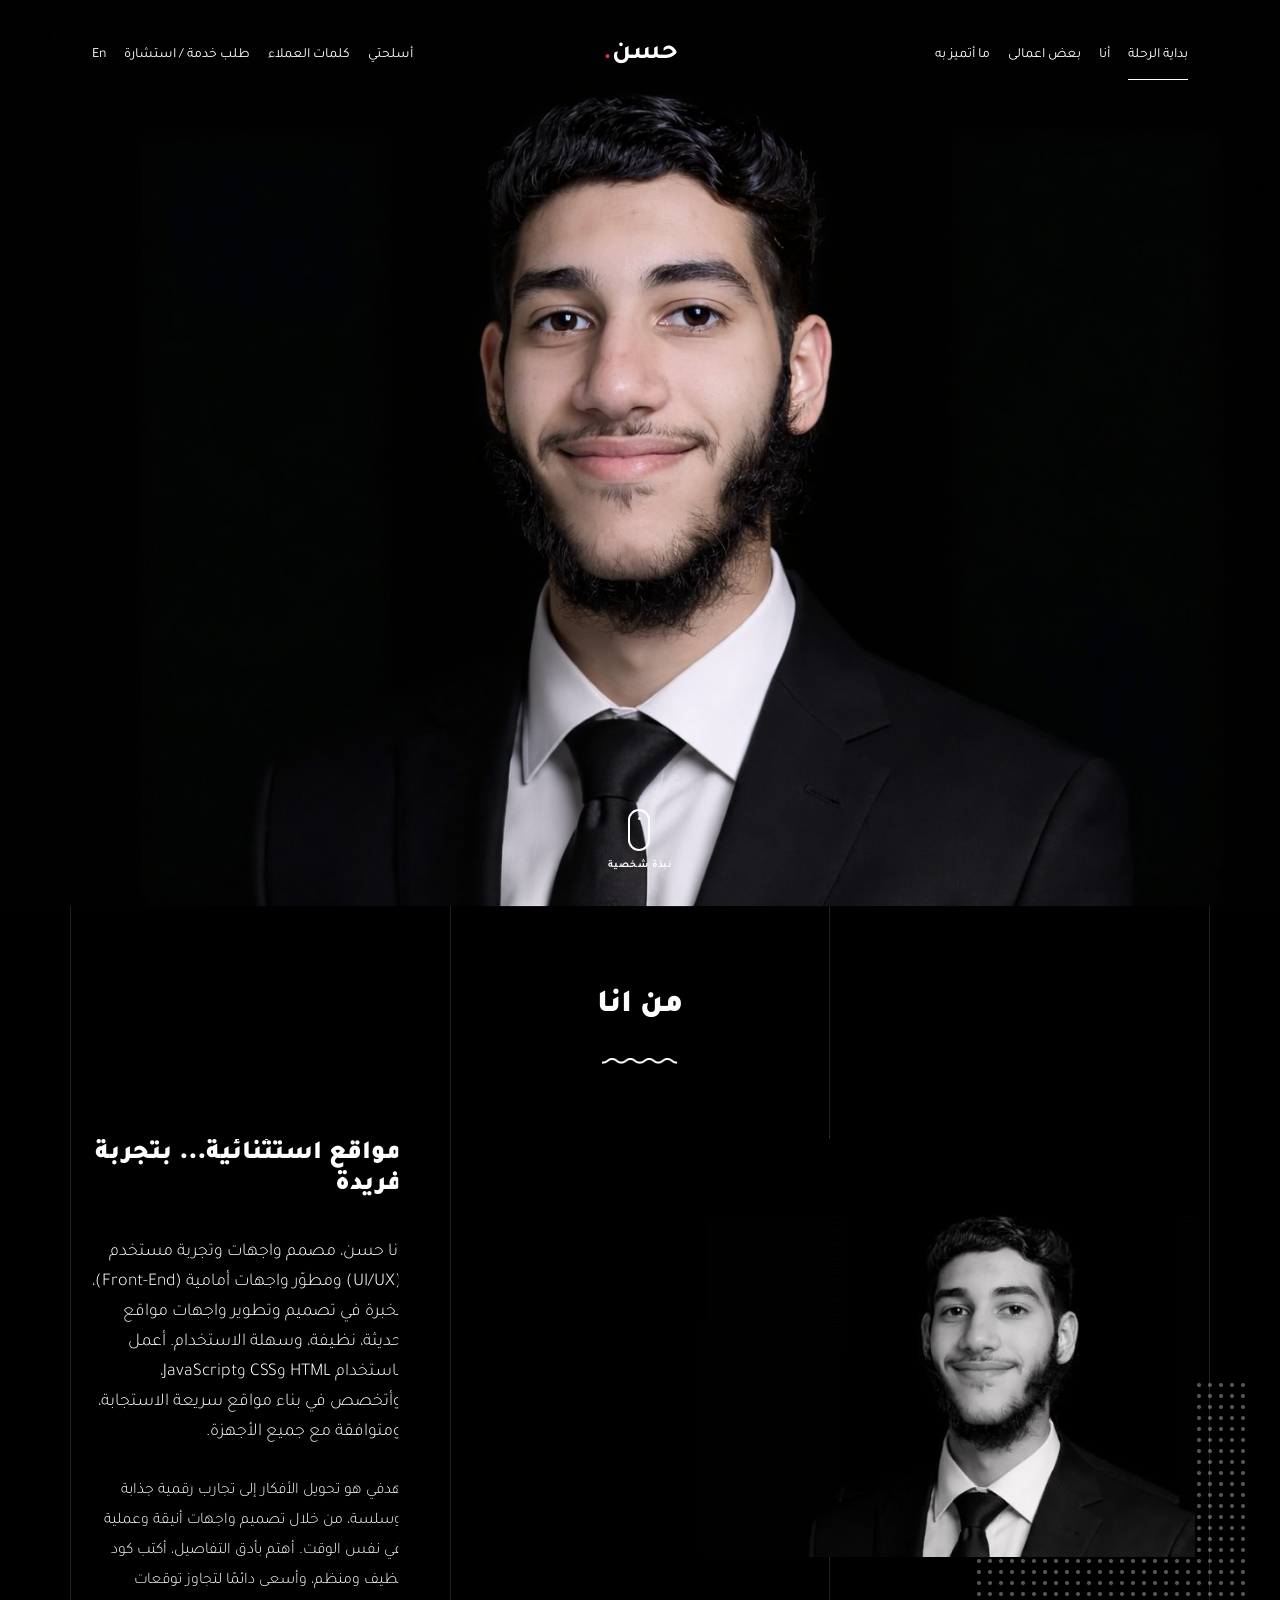
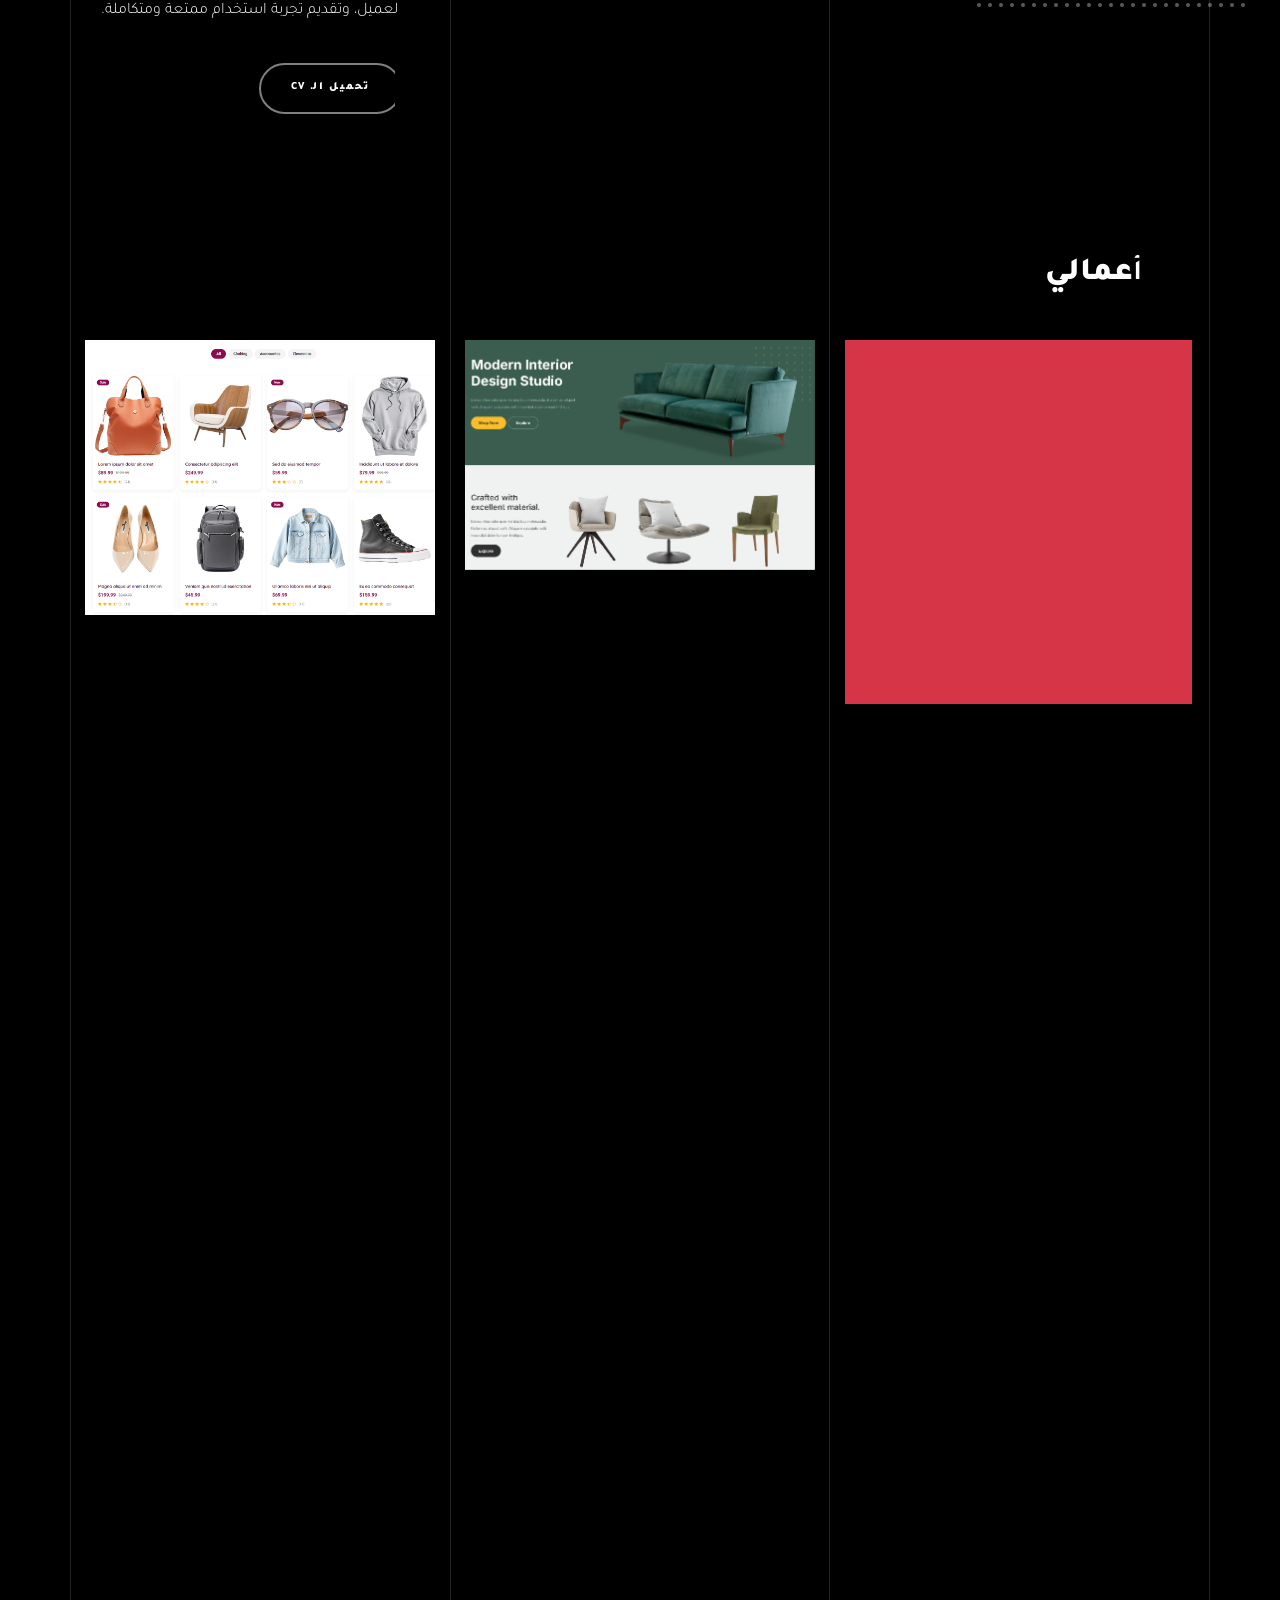
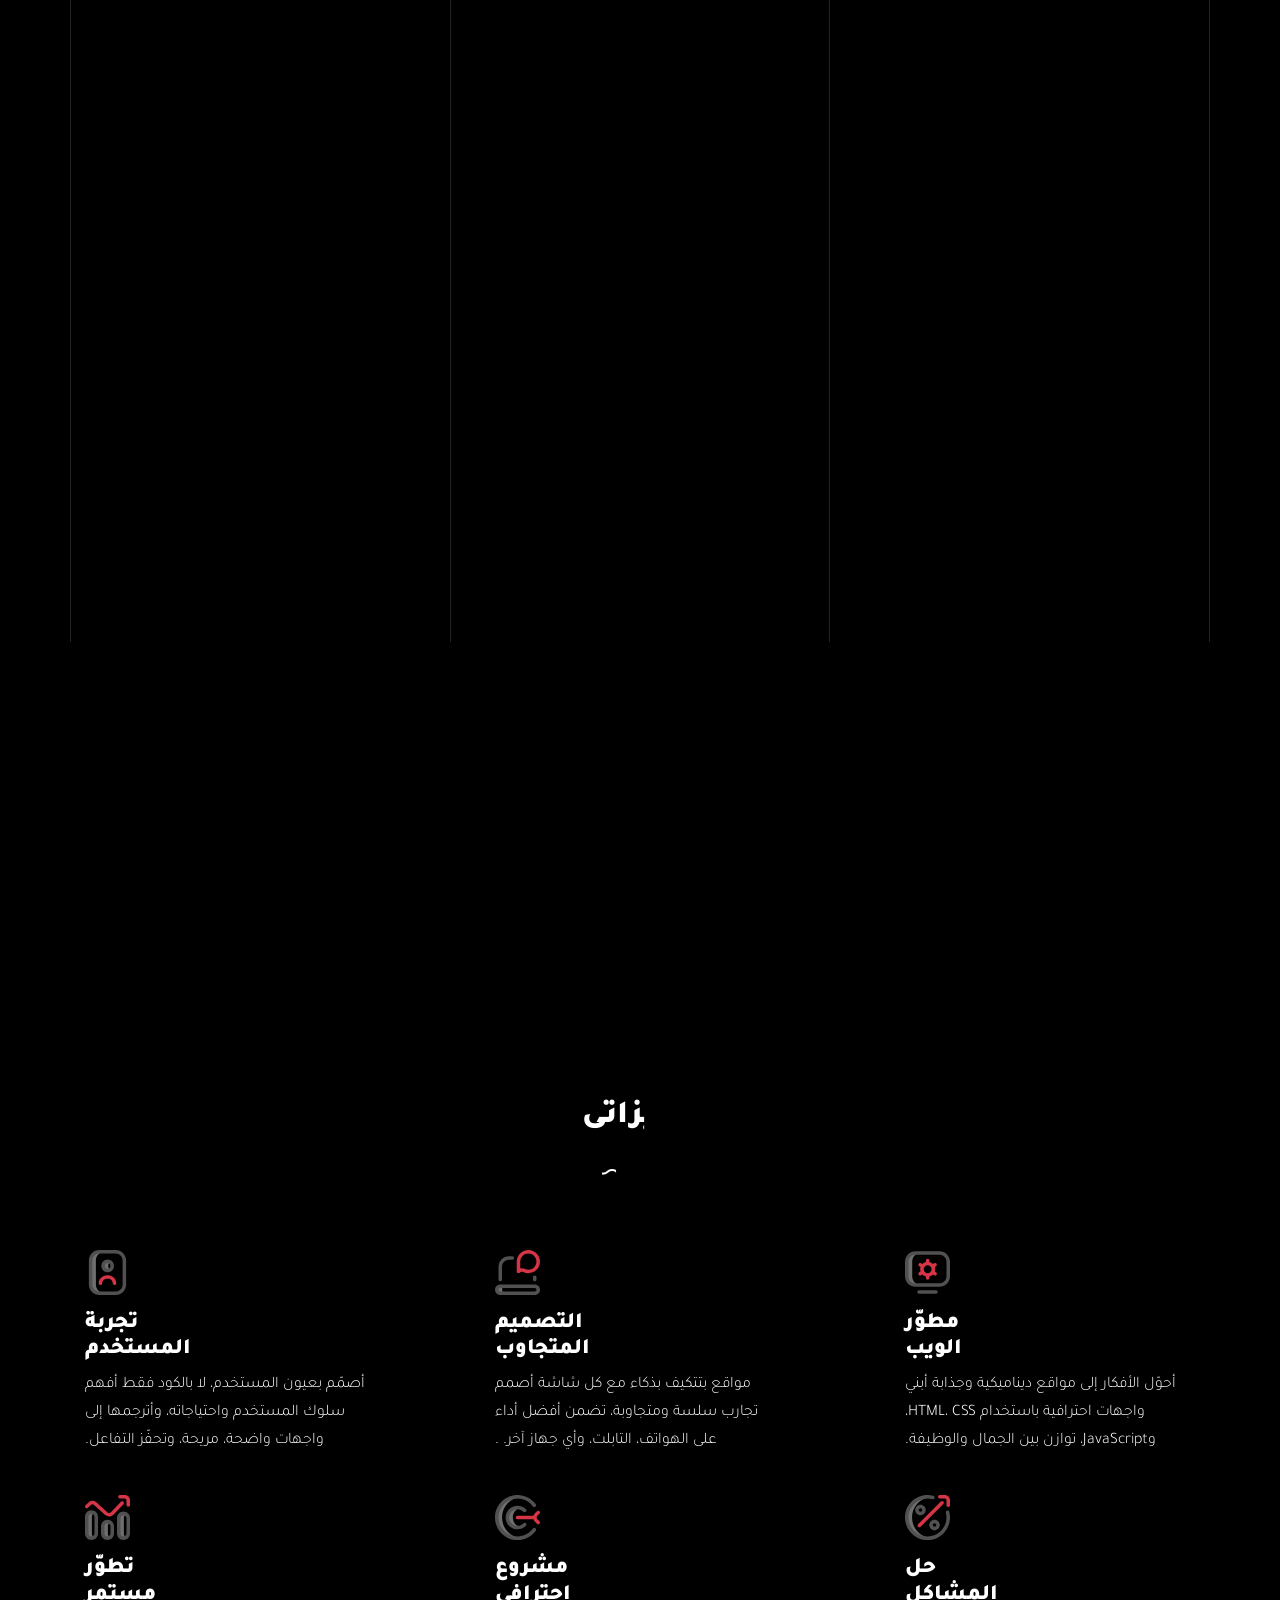
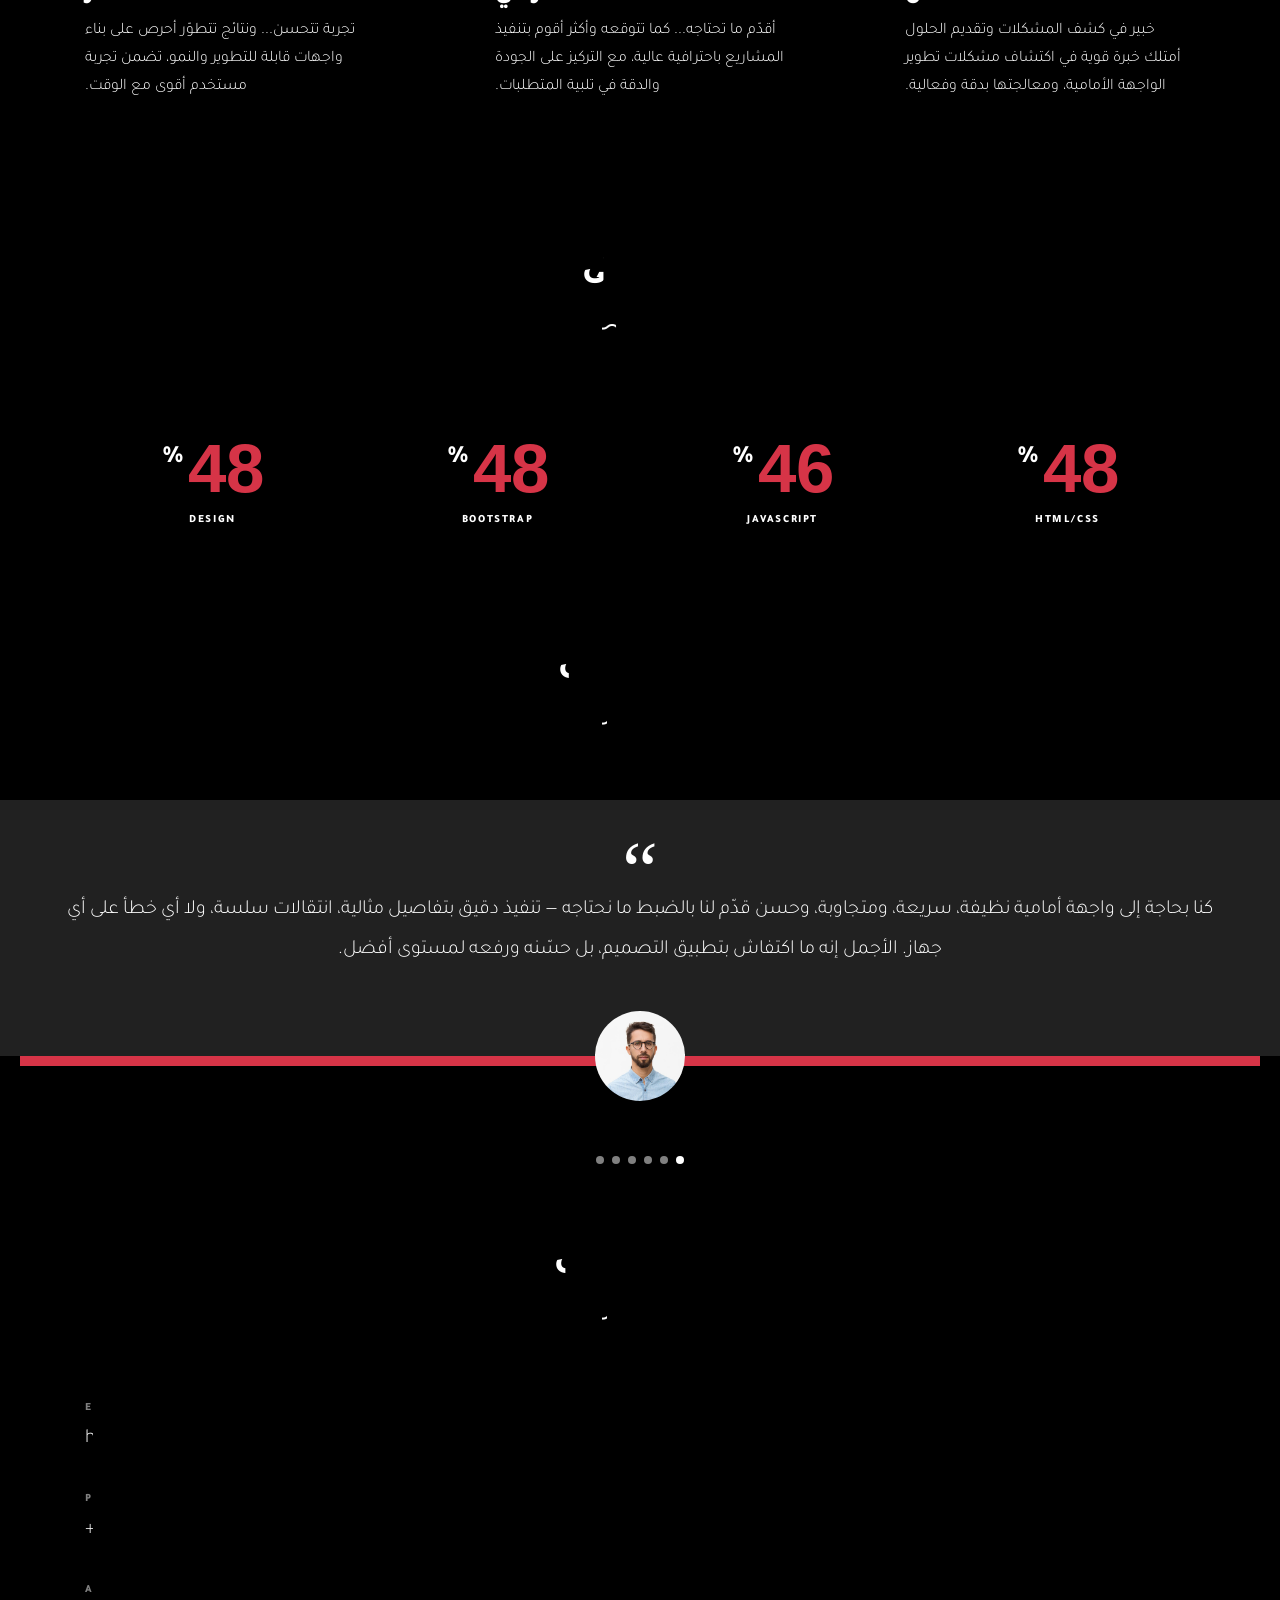
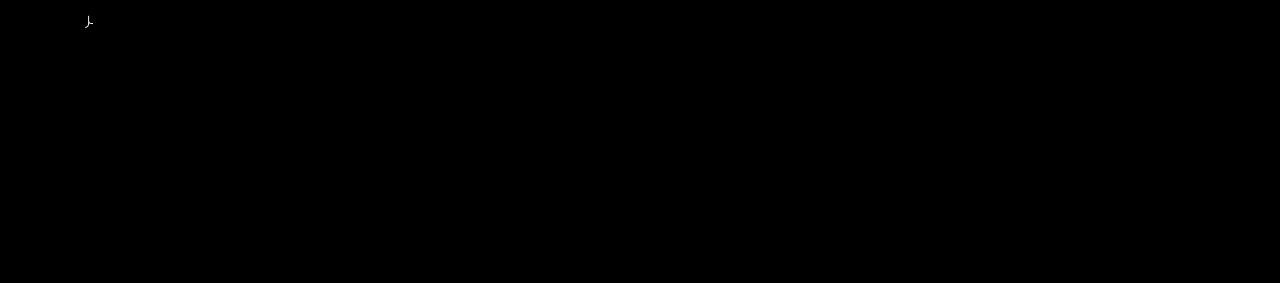
==== commit 3e652fcb: "Update index.html" ====
--- a/arabic/index.html
+++ b/arabic/index.html
@@ -805,17 +805,30 @@
         <div class="row justify-content-center">
           <div class="col-md-7">
 
-            <div class="footer-site-logo"><a href="#">حسن<span>.</span></a></div>
+            <div class="footer-site-logo"><a href="#">Hassan<span>.</span></a></div>
+
+
+
             <p class="site-copyright">
-              &copy;
-              <script>document.write(new Date().getFullYear());</script> جميع الحقوق محفوظة
-              | تم تصميم هذا القالب بكل ❤️ على يد المهندس حسن محمد
+
+              <!-- Link back to Colorlib can't be removed. Template is licensed under CC BY 3.0. -->
+              Copyright &copy;
+              <script>
+                document.write(new Date().getFullYear());
+              </script> All rights reserved | This template is made with
+              by Eng.Hassan
+              mohamed <i class="icon-heart" aria-hidden="true"></i></a>
+              <!-- Link back to Colorlib can't be removed. Template is licensed under CC BY 3.0. -->
+
             </p>
 
           </div>
         </div>
       </div>
     </footer>
+
+
+  </div>
 
 
 
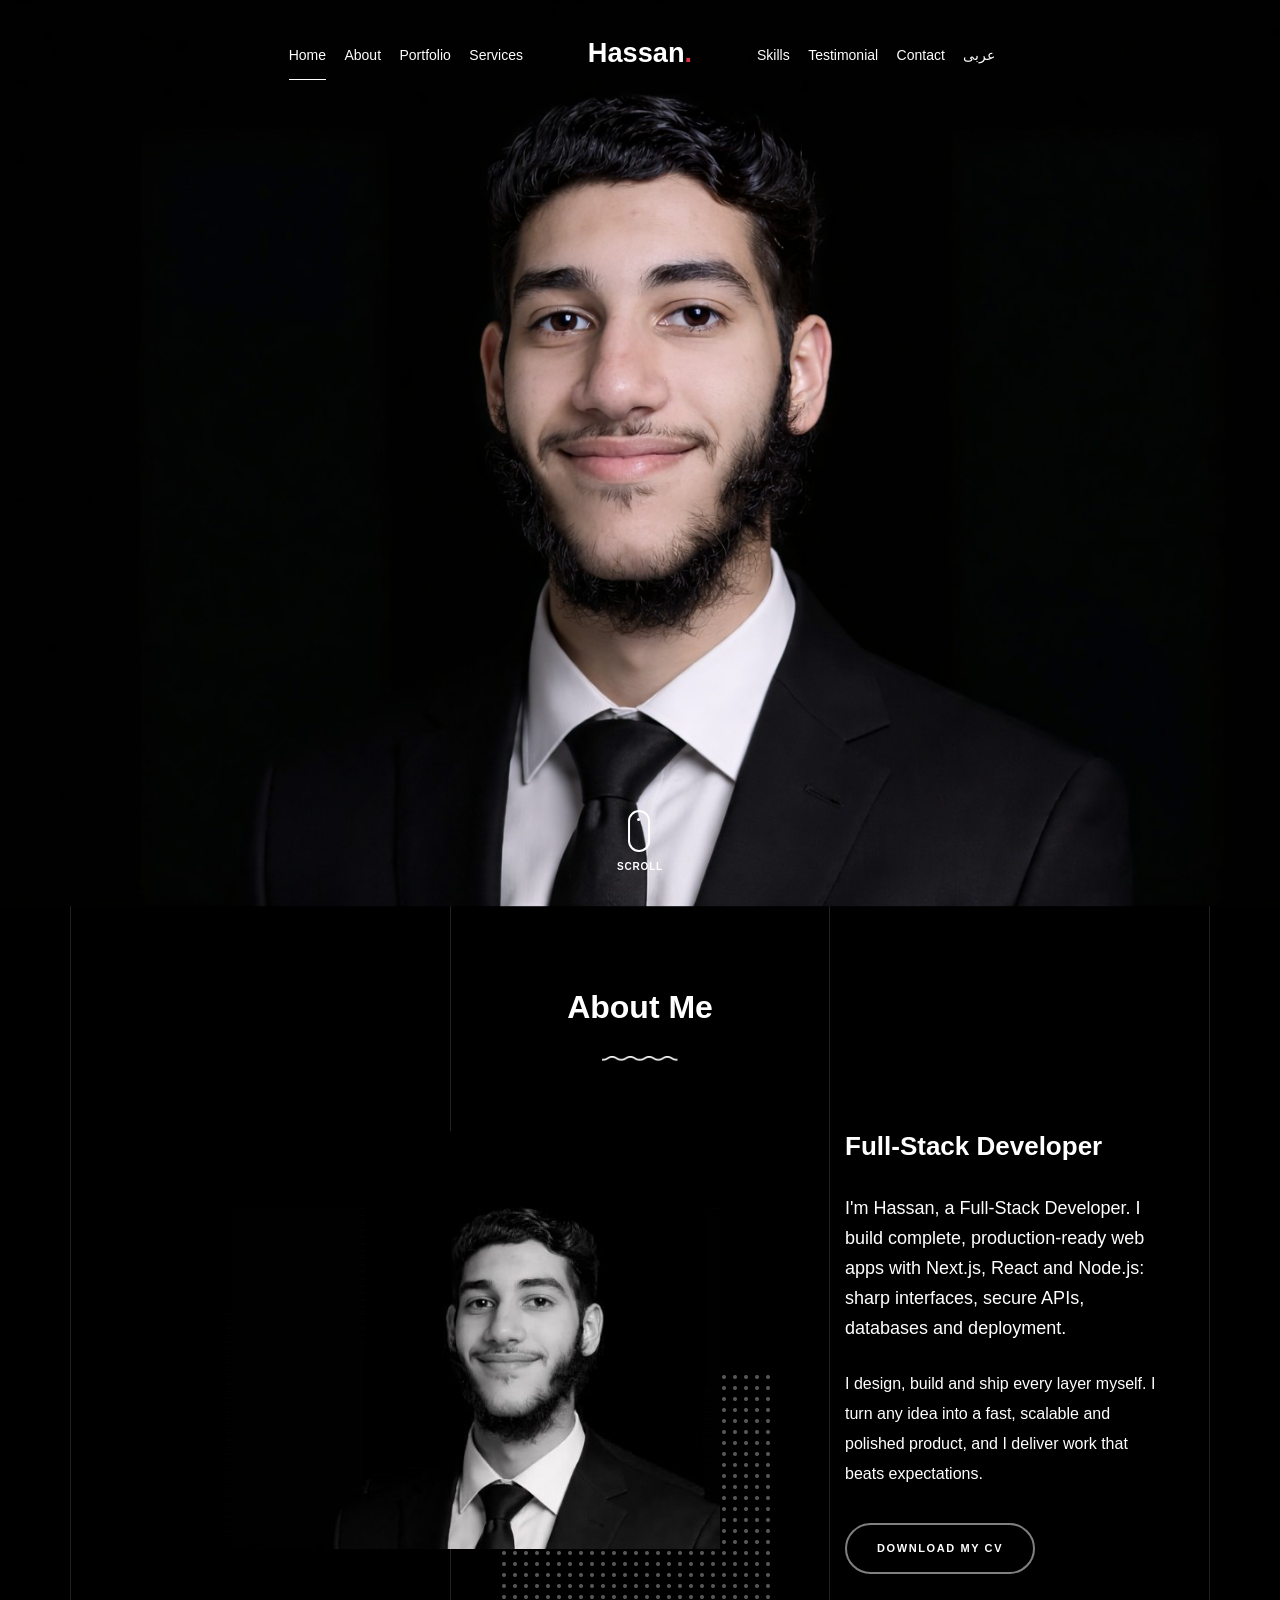
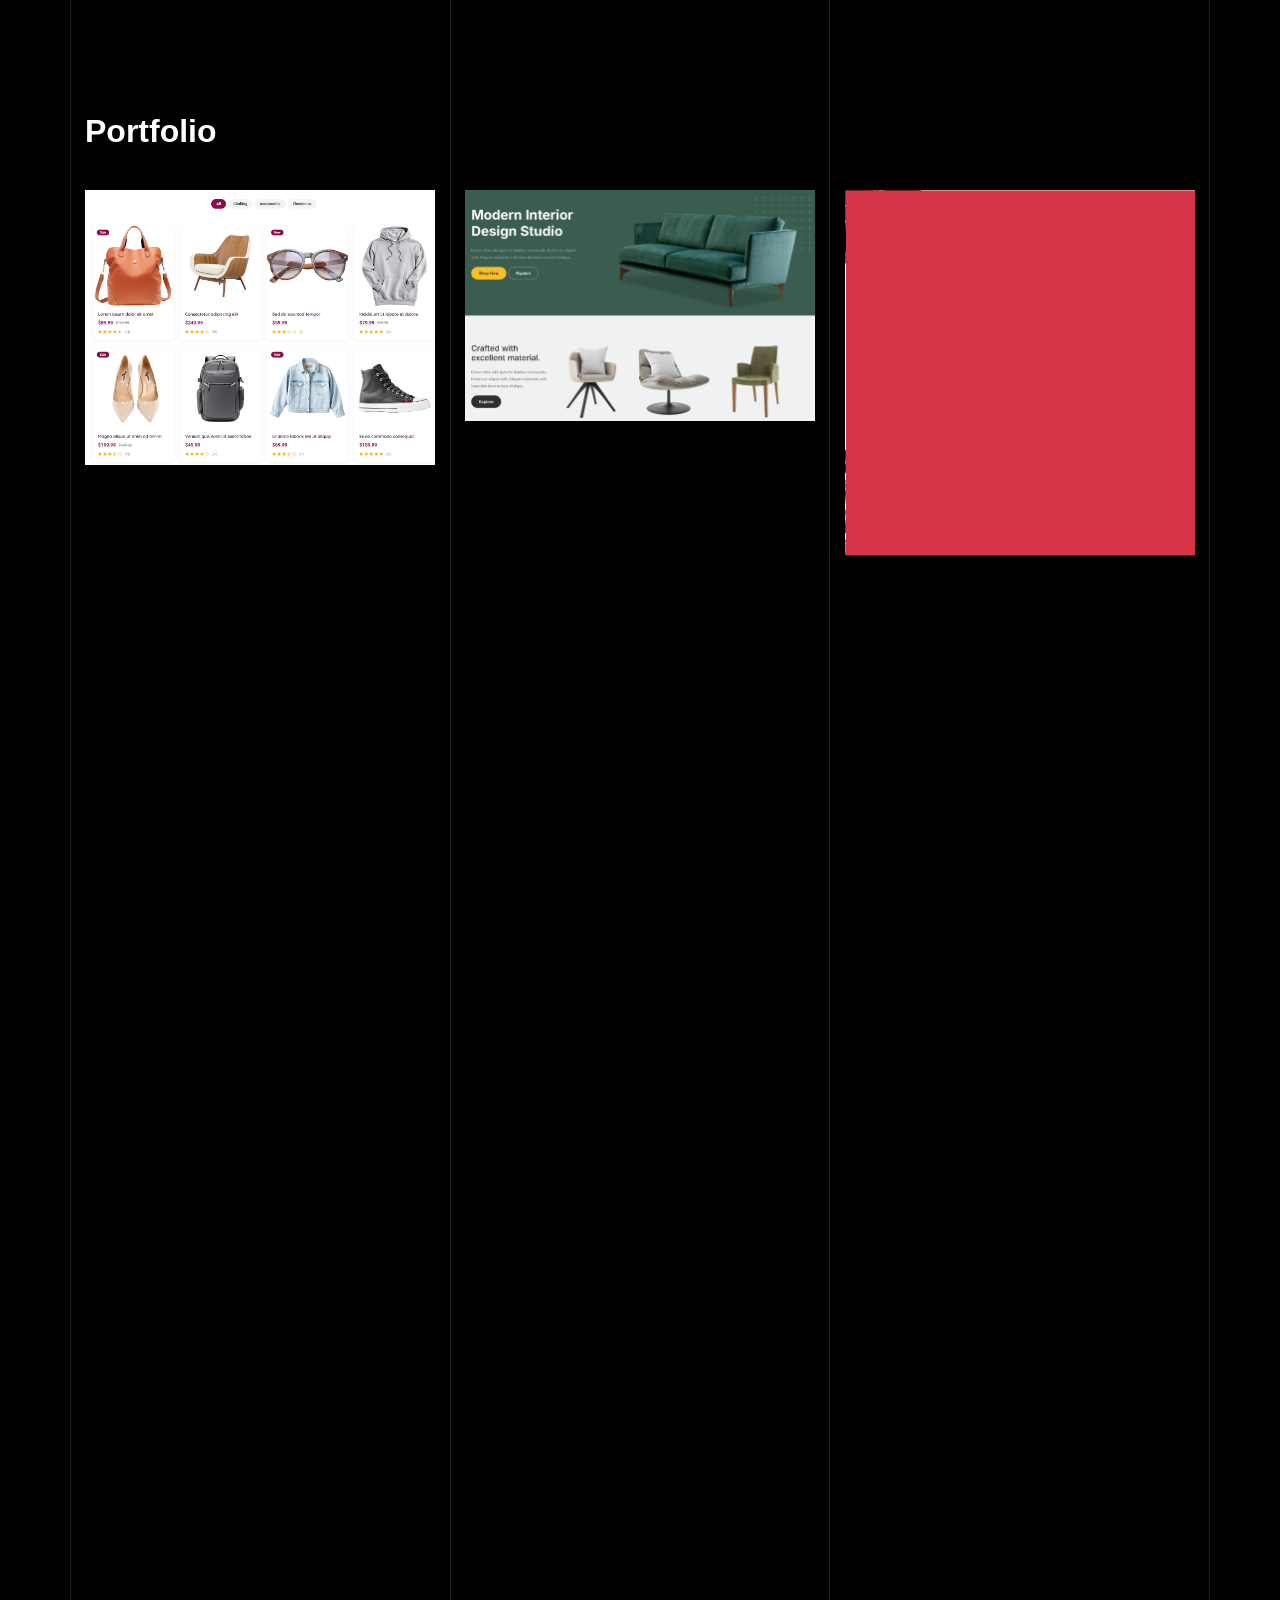
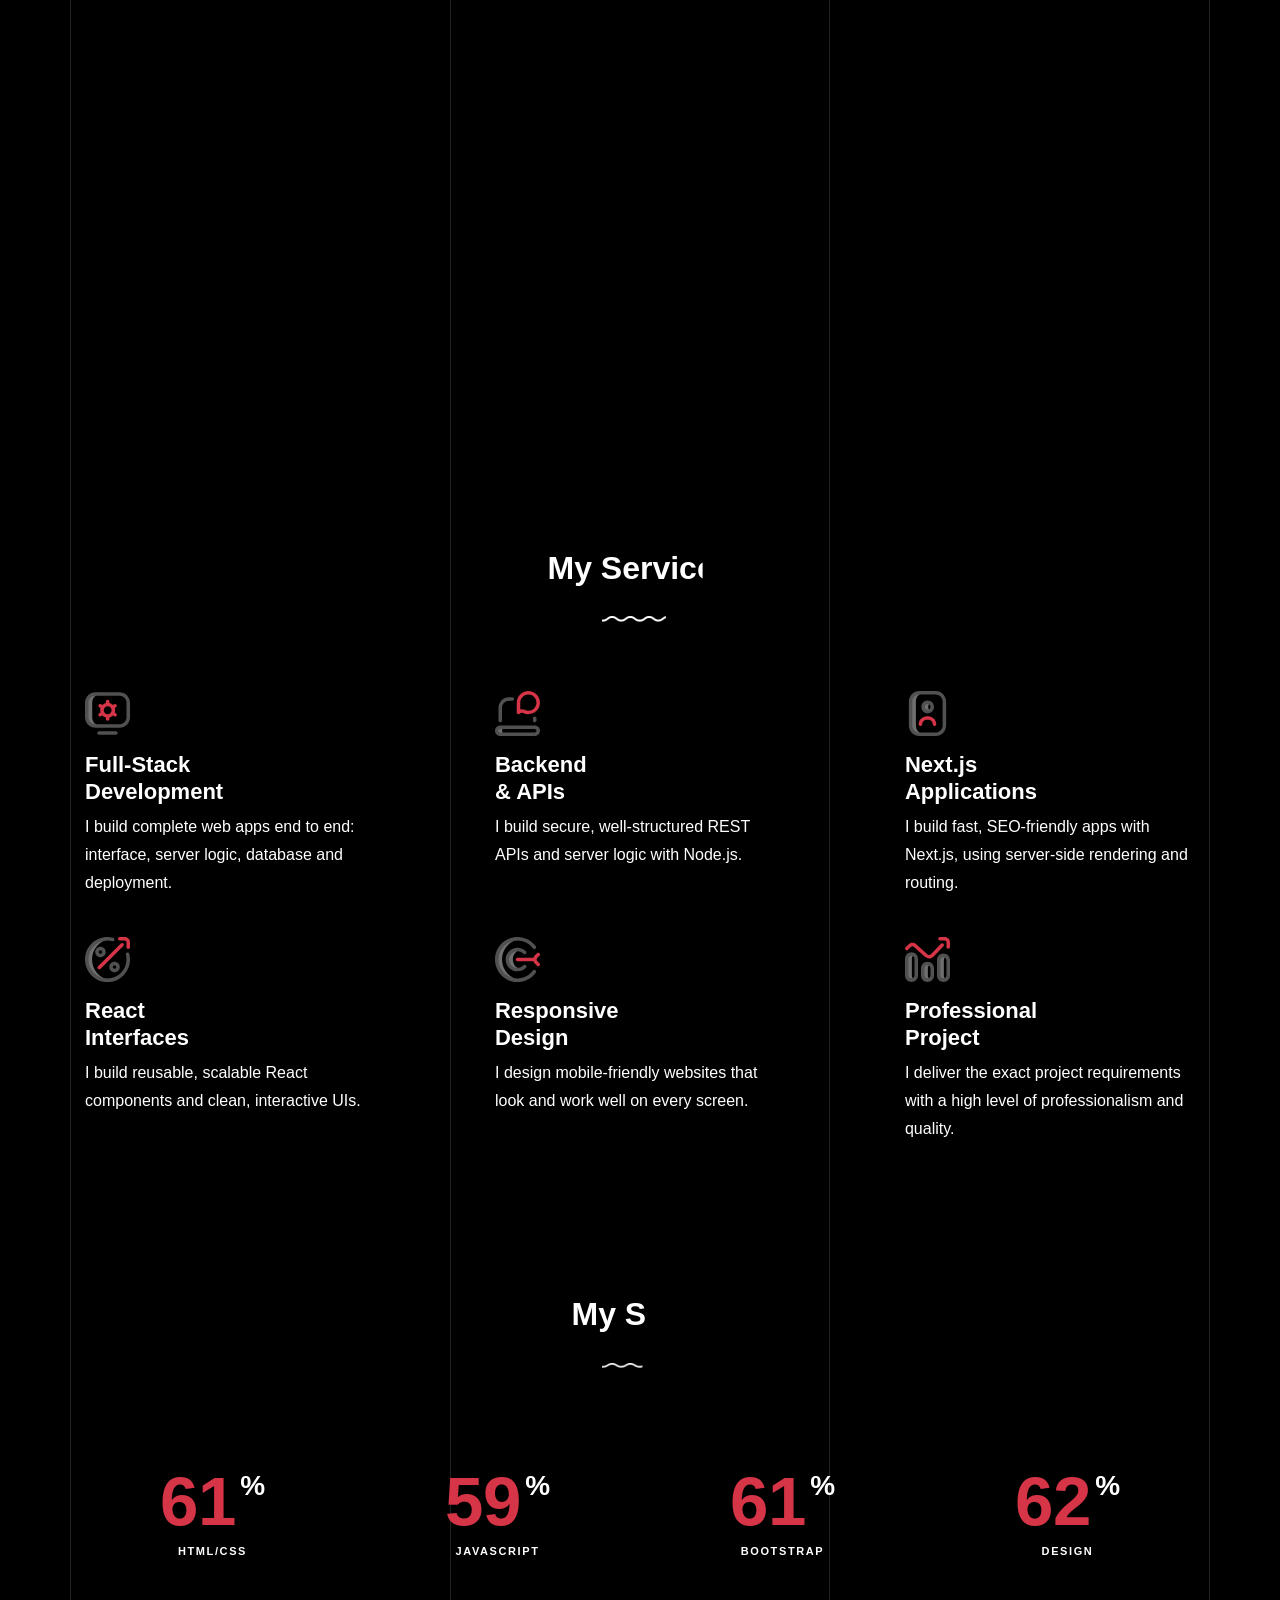
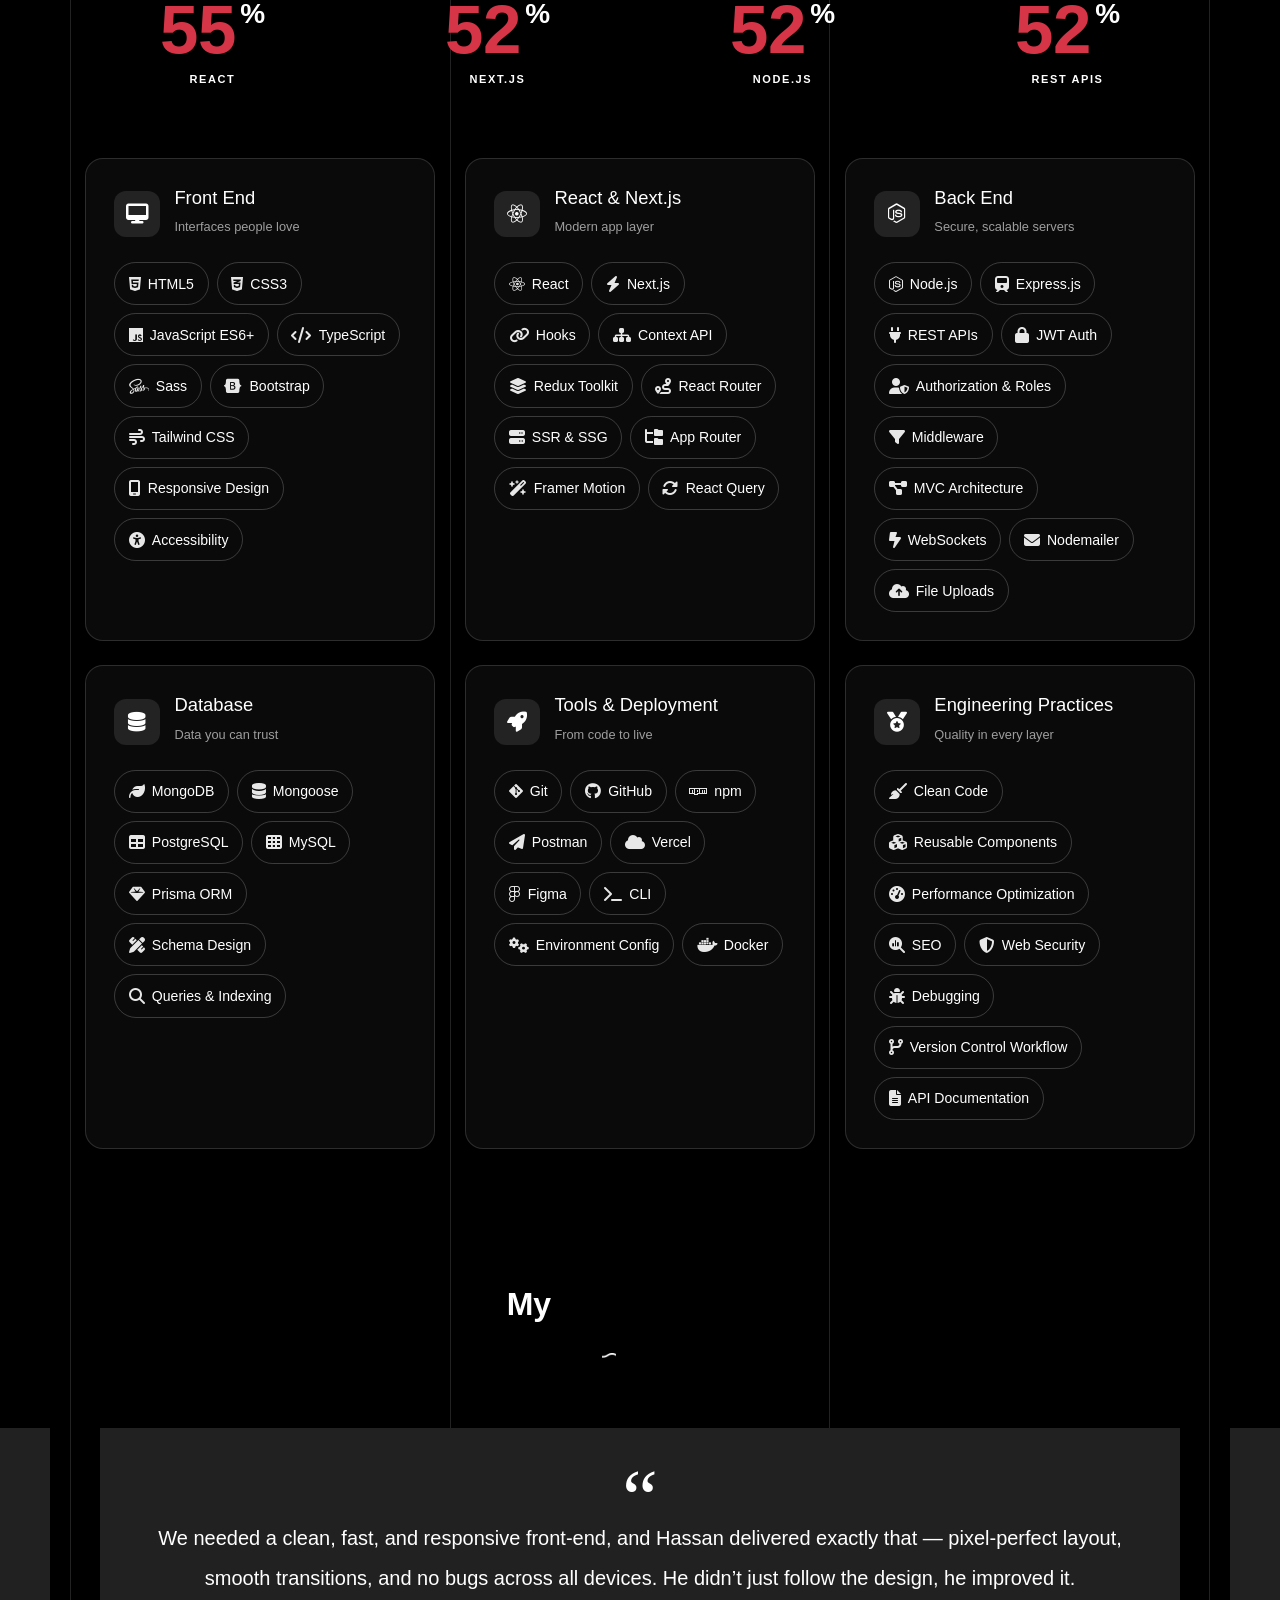
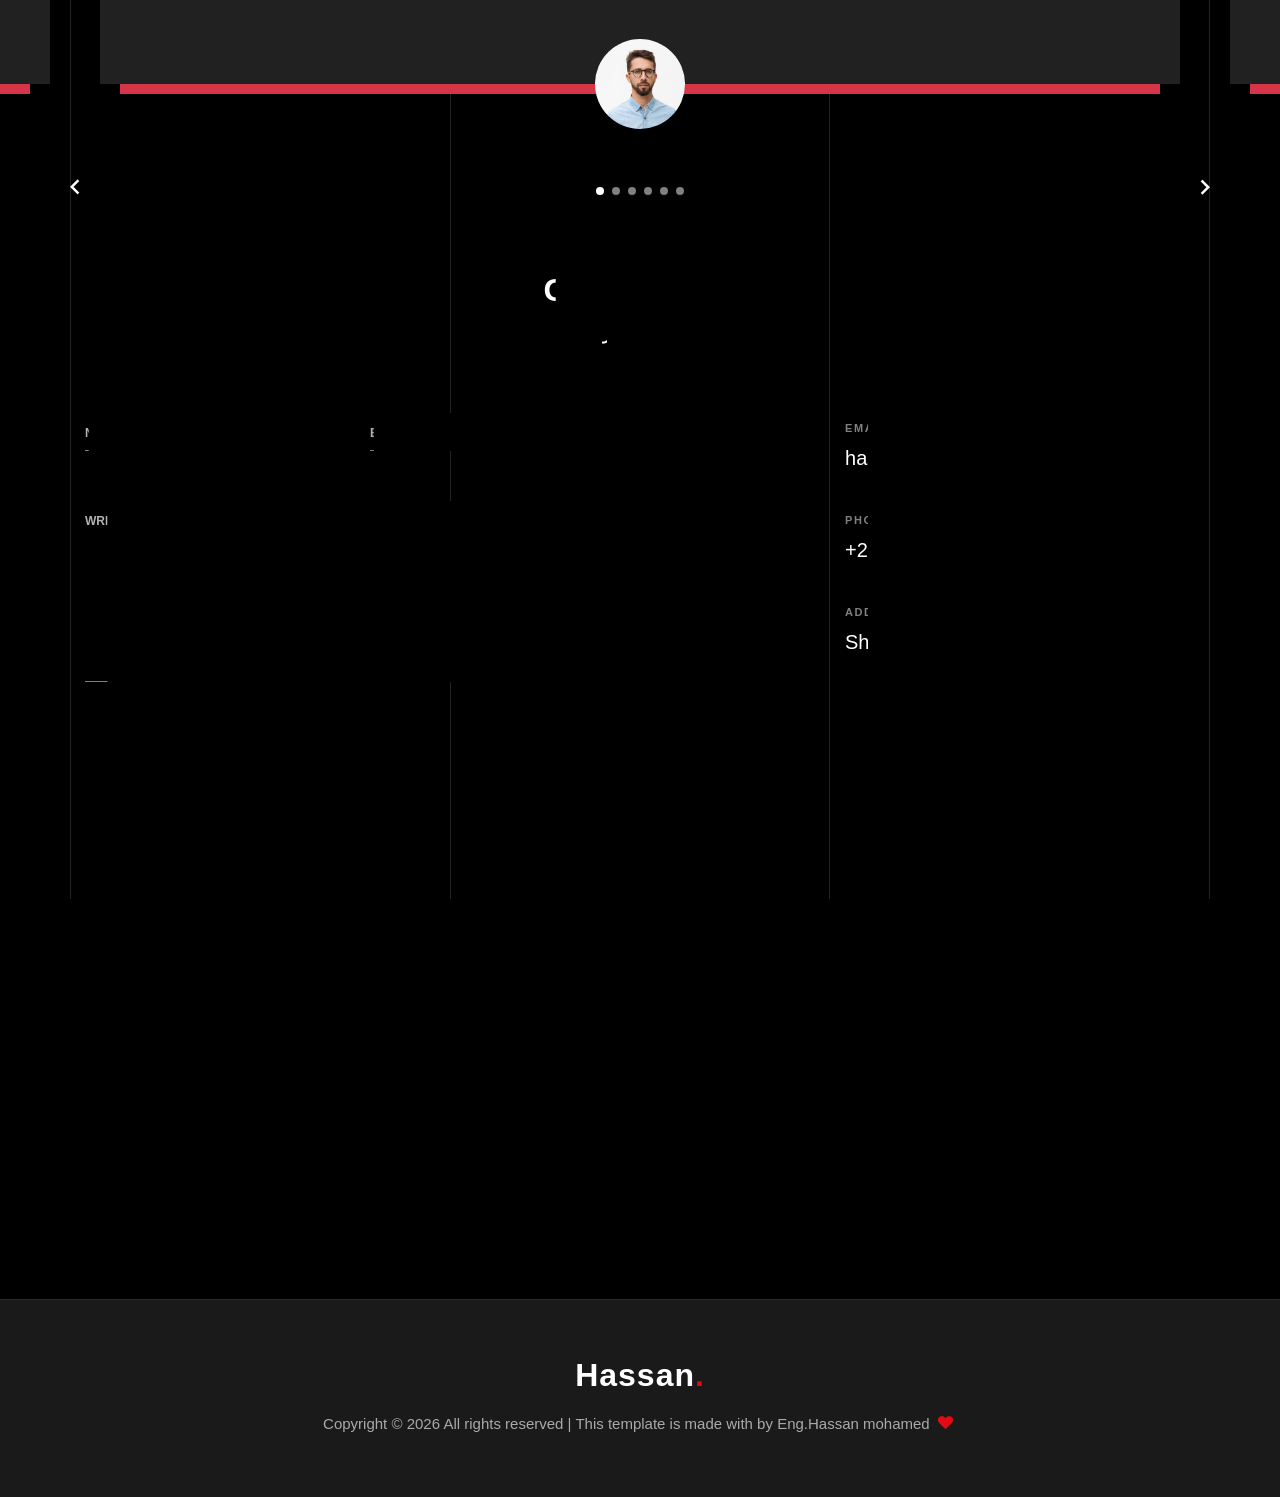
==== commit dfec4509: "Add files via upload" ====
--- a/arabic/index.html
+++ b/arabic/index.html
@@ -1,15 +1,14 @@
 <!doctype html>
-<html lang="ar" dir="rtl">
+<html lang="en">
 
 <head>
-  <title>حسن محمد </title>
+  <title>Hassan Mohamed | Full-Stack Developer</title>
   <meta charset="utf-8">
   <meta name="viewport" content="width=device-width, initial-scale=1, shrink-to-fit=no">
 
-  <meta name="description" content="">
-  <meta name="keywords" content="html, css, javascript, jquery">
-  <meta name="author" content="">
-<link href="https://fonts.googleapis.com/css2?family=Tajawal:wght@400;700&display=swap" rel="stylesheet">
+  <meta name="description" content="Hassan Mohamed, a full-stack developer building fast, responsive web apps with Next.js, React and Node.js.">
+  <meta name="keywords" content="full stack developer, next.js, react, node.js, javascript, html, css, web developer">
+  <meta name="author" content="Hassan Mohamed">
 
   <link rel="stylesheet" href="css/vendor/icomoon/style.css">
   <link rel="stylesheet" href="css/vendor/owl.carousel.min.css">
@@ -23,6 +22,19 @@
   <script type="text/javascript" src="https://cdn.weglot.com/weglot.min.js"></script>
 
 
+  <style>
+    .stack-card { height: 100%; padding: 1.75rem; border: 1px solid rgba(255,255,255,.14); border-radius: 18px; background: rgba(255,255,255,.04); transition: border-color .25s, transform .25s, background .25s; }
+    .stack-card:hover { border-color: rgba(255,255,255,.4); background: rgba(255,255,255,.07); transform: translateY(-4px); }
+    .stack-head { display: flex; align-items: center; gap: .9rem; margin-bottom: 1.25rem; }
+    .stack-icon { width: 46px; height: 46px; flex: 0 0 46px; display: grid; place-items: center; border-radius: 12px; background: rgba(255,255,255,.1); font-size: 1.25rem; }
+    .stack-head h3 { margin: 0; font-size: 1.15rem; line-height: 1.2; }
+    .stack-head small { display: block; opacity: .6; font-size: .8rem; margin-top: .2rem; }
+    .stack-pills { display: flex; flex-wrap: wrap; gap: .5rem; }
+    .stack-pill { display: inline-flex; align-items: center; gap: .45rem; padding: .35rem .85rem; border: 1px solid rgba(255,255,255,.2); border-radius: 50px; font-size: .88rem; transition: background .2s, border-color .2s; }
+    .stack-pill:hover { background: rgba(255,255,255,.14); border-color: rgba(255,255,255,.5); }
+    .stack-pill i { font-size: 1rem; opacity: .9; }
+  </style>
+
   <!-- Theme Style -->
   <link rel="stylesheet" href="css/style.css">
 
@@ -33,7 +45,7 @@
   <nav class="unslate_co--site-mobile-menu">
     <div class="close-wrap d-flex">
       <a href="#" class="d-flex ml-auto js-menu-toggle">
-        <span class="close-label"></span>
+        <span class="close-label">Close</span>
         <div class="close-times">
           <span class="bar1"></span>
           <span class="bar2"></span>
@@ -63,27 +75,27 @@
             <div class="col-md-5 text-right">
               <ul class="site-nav-ul js-clone-nav text-left d-none d-lg-inline-block">
                 <li class="has-children">
-                  <a href="#home-section" class="nav-link">بداية الرحلة </a>
+                  <a href="#home-section" class="nav-link">Home</a>
 
                 </li>
-                <li><a href="#about-section" class="nav-link">أنا</a></li>
-                <li><a href="#portfolio-section" class="nav-link">بعض اعمالى</a></li>
-                <li><a href="#services-section" class="nav-link">ما أتميز به</a></li>
+                <li><a href="#about-section" class="nav-link">About</a></li>
+                <li><a href="#portfolio-section" class="nav-link">Portfolio</a></li>
+                <li><a href="#services-section" class="nav-link">Services</a></li>
               </ul>
             </div>
             <div class="site-logo pos-absolute">
-              <a href="index.html" class="unslate_co--site-logo">حسن<span>.</span></a>
+              <a href="index.html" class="unslate_co--site-logo">Hassan<span>.</span></a>
             </div>
             <div class="col-md-5 text-right text-lg-left">
               <ul class="site-nav-ul js-clone-nav text-left d-none d-lg-inline-block">
-                <li><a href="#skills-section" class="nav-link">أسلحتي</a></li>
-                <li><a href="#testimonial-section" class="nav-link">كلمات العملاء </a></li>
-                <li><a href="#contact-section" class="nav-link"> طلب خدمة / استشارة </a></li>
-                <li><a href="../index.html" class="nav-link">En</a></li>
+                <li><a href="#skills-section" class="nav-link">Skills</a></li>
+                <li><a href="#testimonial-section" class="nav-link">Testimonial</a></li>
+                <li><a href="#contact-section" class="nav-link">Contact</a></li>
+                <li><a href="arabic/index.html" class="nav-link">عربى</a></li>
               </ul>
 
               <ul class="site-nav-ul-none-onepage text-right d-inline-block d-lg-none">
-                <li><a href="#" class="js-menu-toggle">صفحات</a></li>
+                <li><a href="#" class="js-menu-toggle">Menu</a></li>
               </ul>
 
             </div>
@@ -101,7 +113,7 @@
 
             <!-- <div class="col-md-7 mx-auto text-center" style="bottom: 370px;">
               <h1 class="heading gsap-reveal-hero">Hi</h1>
-              <h2 class="subheading gsap-reveal-hero">I’m Hassan Mohamed A Front End Develober</h2>
+              <h2 class="subheading gsap-reveal-hero">I’m Hassan Mohamed, a Full-Stack Developer</h2>
             </div> -->
 
           </div>
@@ -112,7 +124,7 @@
           <span class="mouse">
             <span class="scroll"></span>
           </span>
-          <span class="mouse-label">نبذة شخصية </span>
+          <span class="mouse-label">Scroll</span>
         </a>
 
       </div>
@@ -128,7 +140,7 @@
         <div class="container">
 
           <div class="section-heading-wrap text-center mb-5">
-            <h2 class="heading-h2 text-center divider"><span class="gsap-reveal">من انا</span></h2>
+            <h2 class="heading-h2 text-center divider"><span class="gsap-reveal">About Me</span></h2>
             <span class="gsap-reveal">
               <img src="images/divider.png" alt="divider" width="76">
             </span>
@@ -142,32 +154,11 @@
                   class="img-fluid">
               </figure>
             </div>
-            <div class="col-lg-4 pr-lg-5" dir="rtl" style="text-align: right;">
-              <h3 class="mb-4 heading-h3">
-                <span class="gsap-reveal">مواقع استثنائية... بتجربة فريدة</span>
-              </h3>
-
-              <p class="lead gsap-reveal">
-                أنا حسن، مصمم واجهات وتجربة مستخدم (UI/UX) ومطوّر واجهات أمامية (Front-End)،
-                بخبرة في تصميم وتطوير واجهات مواقع حديثة، نظيفة، وسهلة الاستخدام.
-
-                أعمل باستخدام HTML وCSS وJavaScript، وأتخصص في بناء مواقع سريعة الاستجابة،
-                ومتوافقة مع جميع الأجهزة.
-              </p>
-
-              <p class="mb-4 gsap-reveal">
-                هدفي هو تحويل الأفكار إلى تجارب رقمية جذابة وسلسة، من خلال تصميم واجهات أنيقة
-                وعملية في نفس الوقت.
-
-                أهتم بأدق التفاصيل، أكتب كود نظيف ومنظم، وأسعى دائمًا لتجاوز توقعات العميل،
-                وتقديم تجربة استخدام ممتعة ومتكاملة.
-              </p>
-
-              <p class="gsap-reveal">
-                <a href="Hassan.cv.pdf" class="btn btn-outline-pill btn-custom-light" target="_blank">
-                  تحميل الـ CV
-                </a>
-              </p>
+            <div class="col-lg-4 pr-lg-5">
+              <h3 class="mb-4 heading-h3"><span class="gsap-reveal">Full-Stack Developer</span></h3>
+              <p class="lead gsap-reveal">I'm Hassan, a Full-Stack Developer. I build complete, production-ready web apps with Next.js, React and Node.js: sharp interfaces, secure APIs, databases and deployment. </p>
+              <p class="mb-4 gsap-reveal">I design, build and ship every layer myself. I turn any idea into a fast, scalable and polished product, and I deliver work that beats expectations.</p>
+              <p class="gsap-reveal"><a href="Hassan.cv.pdf" class="btn btn-outline-pill btn-custom-light" target="_blank">Download my CV</a></p>
             </div>
           </div>
         </div>
@@ -193,12 +184,10 @@
 
           <div class="portfolio-wrapper">
 
-            <div class="d-flex align-items-center mb-4 gsap-reveal gsap-reveal-filter" dir="rtl">
-              <h2 class="ml-auto heading-h2">
-                <span class="gsap-reveal">من أعمالي</span>
-              </h2>
-            </div>
-            <!-- <a href="#" class="text-white js-filter d-inline-block d-lg-none">Filter</a>
+            <div class="d-flex align-items-center mb-4 gsap-reveal gsap-reveal-filter">
+              <h2 class="mr-auto heading-h2"><span class="gsap-reveal">Portfolio</span></h2>
+
+              <!-- <a href="#" class="text-white js-filter d-inline-block d-lg-none">Filter</a>
               
               <div class="filter-wrap">
                 <div class="filter ml-auto" id="filters">
@@ -209,7 +198,7 @@
                   <a href="#" data-filter=".packaging">Packaging</a>
                 </div>
               </div> -->
-          </div>
+            </div>
 
 
 
@@ -220,7 +209,7 @@
                   <div class="overlay">
                     <span class="wrap-icon icon-link2"></span>
                     <div class="portfolio-item-content">
-                      <h3>متجر الكترونى</h3>
+                      <h3>Online store</h3>
                       <p>web, branding</p>
                     </div>
                   </div>
@@ -234,7 +223,7 @@
                   <div class="overlay">
                     <span class="wrap-icon icon-link2"></span>
                     <div class="portfolio-item-content">
-                      <h3>معرض اثاث</h3>
+                      <h3>Furniture store</h3>
                       <p>web, branding</p>
                     </div>
                   </div>
@@ -248,7 +237,7 @@
                   <div class="overlay">
                     <span class="wrap-icon icon-link2"></span>
                     <div class="portfolio-item-content">
-                      <h3>مطعم</h3>
+                      <h3>Resturant</h3>
                       <p>Eating and food</p>
                     </div>
                   </div>
@@ -262,7 +251,7 @@
                   <div class="overlay">
                     <span class="wrap-icon icon-link2"></span>
                     <div class="portfolio-item-content">
-                      <h3>متجر ملابس</h3>
+                      <h3>Online shop</h3>
                       <p>Fashion clothes</p>
                     </div>
                   </div>
@@ -280,7 +269,7 @@
                   <div class="overlay">
                     <span class="wrap-icon icon-link2"></span>
                     <div class="portfolio-item-content">
-                      <h3>عياده طبيه</h3>
+                      <h3>clinic</h3>
                       <p>Medical field</p>
                     </div>
                   </div>
@@ -299,7 +288,7 @@
                   <div class="overlay">
                     <span class="wrap-icon icon-link2"></span>
                     <div class="portfolio-item-content">
-                      <h3>مدرب رياصه</h3>
+                      <h3>Fitness</h3>
                       <p>private trainer
                       </p>
                     </div>
@@ -314,7 +303,7 @@
                   <div class="overlay">
                     <span class="wrap-icon icon-link2"></span>
                     <div class="portfolio-item-content">
-                      <h3>منصه تعليميه</h3>
+                      <h3>platform</h3>
                       <p>education
                       </p>
                     </div>
@@ -329,7 +318,7 @@
                   <div class="overlay">
                     <span class="wrap-icon icon-link2"></span>
                     <div class="portfolio-item-content">
-                      <h3>شركه شحن</h3>
+                      <h3>Delivery company</h3>
                       <p>business
                       </p>
                     </div>
@@ -344,7 +333,7 @@
                   <div class="overlay">
                     <span class="wrap-icon icon-link2"></span>
                     <div class="portfolio-item-content">
-                      <h3>عياده طبيه</h3>
+                      <h3>clinic</h3>
                       <p>Medical field</p>
                     </div>
                   </div>
@@ -358,7 +347,7 @@
                   <div class="overlay">
                     <span class="wrap-icon icon-link2"></span>
                     <div class="portfolio-item-content">
-                      <h3>شركه اعمال</h3>
+                      <h3>a company</h3>
                       <p>business
                       </p>
                     </div>
@@ -372,7 +361,7 @@
                   <div class="overlay">
                     <span class="wrap-icon icon-link2"></span>
                     <div class="portfolio-item-content">
-                      <h3>مطعم</h3>
+                      <h3>Resturant</h3>
                       <p>Eating and food</p>
                     </div>
                   </div>
@@ -385,7 +374,7 @@
                   <div class="overlay">
                     <span class="wrap-icon icon-link2"></span>
                     <div class="portfolio-item-content">
-                      <h3> موقع شخصى</h3>
+                      <h3> personal portfolio</h3>
                       <p>cv</p>
                     </div>
                   </div>
@@ -398,7 +387,7 @@
                   <div class="overlay">
                     <span class="wrap-icon icon-link2"></span>
                     <div class="portfolio-item-content">
-                      <h3>نادى رياضى</h3>
+                      <h3>Gym</h3>
                       <p>Fitness
                       </p>
                     </div>
@@ -412,7 +401,7 @@
                   <div class="overlay">
                     <span class="wrap-icon icon-link2"></span>
                     <div class="portfolio-item-content">
-                      <h3>متجر الكترونى</h3>
+                      <h3>Online store</h3>
                       <p>web, branding</p>
                     </div>
                   </div>
@@ -425,7 +414,7 @@
                   <div class="overlay">
                     <span class="wrap-icon icon-link2"></span>
                     <div class="portfolio-item-content">
-                      <h3> موقع تعريفى</h3>
+                      <h3> personal portfolio</h3>
                       <p>cv</p>
                     </div>
                   </div>
@@ -474,7 +463,7 @@
         <div class="container">
 
           <div class="section-heading-wrap text-center mb-5">
-            <h2 class="heading-h2 text-center divider"><span class="gsap-reveal">مميزاتى</span></h2>
+            <h2 class="heading-h2 text-center divider"><span class="gsap-reveal">My Services</span></h2>
             <span class="gsap-reveal"><img src="images/divider.png" alt="divider" width="76"></span>
           </div>
 
@@ -484,11 +473,8 @@
                 <div class="wrap-icon mb-3">
                   <img src="images/svg/001-options.svg" alt="Image" width="45">
                 </div>
-                <h3>مطوّر <br> الويب</h3>
-                <p>أحوّل الأفكار إلى مواقع ديناميكية وجذابة
-                  أبني واجهات احترافية باستخدام HTML، CSS، وJavaScript، توازن بين الجمال والوظيفة.
-
-                </p>
+                <h3>Full-Stack <br> Development</h3>
+                <p>I build complete web apps end to end: interface, server logic, database and deployment.</p>
               </div>
             </div>
             <div class="col-md-6 col-lg-4 mb-4">
@@ -496,13 +482,8 @@
                 <div class="wrap-icon mb-3">
                   <img src="images/svg/002-chat.svg" alt="Icon" width="45">
                 </div>
-                <h3>التصميم
-                  <br> المتجاوب
-                </h3>
-                <p>مواقع بتتكيف بذكاء مع كل شاشة
-                  أصمم تجارب سلسة ومتجاوبة، تضمن أفضل أداء على الهواتف، التابلت، وأي جهاز آخر.
-
-                  . </p>
+                <h3>Backend <br> &amp; APIs</h3>
+                <p>I build secure, well-structured REST APIs and server logic with Node.js.</p>
               </div>
             </div>
             <div class="col-md-6 col-lg-4 mb-4">
@@ -510,11 +491,8 @@
                 <div class="wrap-icon mb-3">
                   <img src="images/svg/003-contact-book.svg" alt="Image" class="img-fluid" width="45">
                 </div>
-                <h3>تجربة <br> المستخدم</h3>
-                <p>أصمّم بعيون المستخدم، لا بالكود فقط
-                  أفهم سلوك المستخدم واحتياجاته، وأترجمها إلى واجهات واضحة، مريحة، وتحفّز التفاعل.
-
-                </p>
+                <h3>Next.js <br> Applications</h3>
+                <p>I build fast, SEO-friendly apps with Next.js, using server-side rendering and routing.</p>
               </div>
             </div>
 
@@ -523,11 +501,8 @@
                 <div class="wrap-icon mb-3">
                   <img src="images/svg/004-percentage.svg" alt="Image" width="45">
                 </div>
-                <h3>حل <br> المشاكل</h3>
-                <p>خبير في كشف المشكلات وتقديم الحلول
-                  أمتلك خبرة قوية في اكتشاف مشكلات تطوير الواجهة الأمامية، ومعالجتها بدقة وفعالية.
-
-                </p>
+                <h3>React <br> Interfaces</h3>
+                <p>I build reusable, scalable React components and clean, interactive UIs.</p>
               </div>
             </div>
             <div class="col-md-6 col-lg-4 mb-4">
@@ -535,9 +510,8 @@
                 <div class="wrap-icon mb-3">
                   <img src="images/svg/006-goal.svg" alt="Image" width="45">
                 </div>
-                <h3>مشروع <br> احترافي</h3>
-                <p>أقدّم ما تحتاجه... كما تتوقعه وأكثر
-                  أقوم بتنفيذ المشاريع باحترافية عالية، مع التركيز على الجودة والدقة في تلبية المتطلبات. </p>
+                <h3>Responsive <br> Design</h3>
+                <p>I design mobile-friendly websites that look and work well on every screen.</p>
               </div>
             </div>
             <div class="col-md-6 col-lg-4 mb-4">
@@ -545,9 +519,8 @@
                 <div class="wrap-icon mb-3">
                   <img src="images/svg/005-line-chart.svg" alt="Image" width="45">
                 </div>
-                <h3>تطوّر <br> مستمر </h3>
-                <p>تجربة تتحسن... ونتائج تتطوّر
-                  أحرص على بناء واجهات قابلة للتطوير والنمو، تضمن تجربة مستخدم أقوى مع الوقت.</p>
+                <h3>Professional <br> Project</h3>
+                <p>I deliver the exact project requirements with a high level of professionalism and quality.</p>
               </div>
             </div>
 
@@ -558,7 +531,7 @@
       <div class="unslate_co--section section-counter" id="skills-section">
         <div class="container">
           <div class="section-heading-wrap text-center mb-5">
-            <h2 class="heading-h2 text-center divider"><span class="gsap-reveal">اسلحتى</span></h2>
+            <h2 class="heading-h2 text-center divider"><span class="gsap-reveal">My Skills</span></h2>
             <span class="gsap-reveal"><img src="images/divider.png" alt="divider" width="76"></span>
           </div>
 
@@ -601,6 +574,165 @@
               </div>
             </div>
           </div>
+          <div class="row pt-5">
+            <div class="col-6 col-sm-6 mb-5 mb-lg-0 col-md-6 col-lg-3" data-aos="fade-up" data-aos-delay="0">
+              <div class="counter-v1 text-center">
+                <span class="number-wrap">
+                  <span class="number number-counter" data-number="90">0</span>
+                  <span class="append-text">%</span>
+                </span>
+                <span class="counter-label">React</span>
+              </div>
+            </div>
+            <div class="col-6 col-sm-6 mb-5 mb-lg-0 col-md-6 col-lg-3" data-aos="fade-up" data-aos-delay="100">
+              <div class="counter-v1 text-center">
+                <span class="number-wrap">
+                  <span class="number number-counter" data-number="85">0</span>
+                  <span class="append-text">%</span>
+                </span>
+                <span class="counter-label">Next.js</span>
+              </div>
+            </div>
+            <div class="col-6 col-sm-6 mb-5 mb-lg-0 col-md-6 col-lg-3" data-aos="fade-up" data-aos-delay="200">
+              <div class="counter-v1 text-center">
+                <span class="number-wrap">
+                  <span class="number number-counter" data-number="85">0</span>
+                  <span class="append-text">%</span>
+                </span>
+                <span class="counter-label">Node.js</span>
+              </div>
+            </div>
+            <div class="col-6 col-sm-6 mb-5 mb-lg-0 col-md-6 col-lg-3" data-aos="fade-up" data-aos-delay="300">
+              <div class="counter-v1 text-center">
+                <span class="number-wrap">
+                  <span class="number number-counter" data-number="85">0</span>
+                  <span class="append-text">%</span>
+                </span>
+                <span class="counter-label">REST APIs</span>
+              </div>
+            </div>
+          </div>
+
+          <div class="row mt-5 pt-3">
+            <div class="col-md-6 col-lg-4 mb-4" data-aos="fade-up">
+              <div class="stack-card">
+                <div class="stack-head">
+                  <span class="stack-icon"><i class="fa-solid fa-desktop"></i></span>
+                  <div><h3>Front End</h3><small>Interfaces people love</small></div>
+                </div>
+                <div class="stack-pills">
+              <span class="stack-pill"><i class="fa-brands fa-html5"></i> HTML5</span>
+              <span class="stack-pill"><i class="fa-brands fa-css3-alt"></i> CSS3</span>
+              <span class="stack-pill"><i class="fa-brands fa-js"></i> JavaScript ES6+</span>
+              <span class="stack-pill"><i class="fa-solid fa-code"></i> TypeScript</span>
+              <span class="stack-pill"><i class="fa-brands fa-sass"></i> Sass</span>
+              <span class="stack-pill"><i class="fa-brands fa-bootstrap"></i> Bootstrap</span>
+              <span class="stack-pill"><i class="fa-solid fa-wind"></i> Tailwind CSS</span>
+              <span class="stack-pill"><i class="fa-solid fa-mobile-screen"></i> Responsive Design</span>
+              <span class="stack-pill"><i class="fa-solid fa-universal-access"></i> Accessibility</span>
+                </div>
+              </div>
+            </div>
+
+            <div class="col-md-6 col-lg-4 mb-4" data-aos="fade-up">
+              <div class="stack-card">
+                <div class="stack-head">
+                  <span class="stack-icon"><i class="fa-brands fa-react"></i></span>
+                  <div><h3>React &amp; Next.js</h3><small>Modern app layer</small></div>
+                </div>
+                <div class="stack-pills">
+              <span class="stack-pill"><i class="fa-brands fa-react"></i> React</span>
+              <span class="stack-pill"><i class="fa-solid fa-bolt"></i> Next.js</span>
+              <span class="stack-pill"><i class="fa-solid fa-link"></i> Hooks</span>
+              <span class="stack-pill"><i class="fa-solid fa-sitemap"></i> Context API</span>
+              <span class="stack-pill"><i class="fa-solid fa-layer-group"></i> Redux Toolkit</span>
+              <span class="stack-pill"><i class="fa-solid fa-route"></i> React Router</span>
+              <span class="stack-pill"><i class="fa-solid fa-server"></i> SSR &amp; SSG</span>
+              <span class="stack-pill"><i class="fa-solid fa-folder-tree"></i> App Router</span>
+              <span class="stack-pill"><i class="fa-solid fa-wand-magic-sparkles"></i> Framer Motion</span>
+              <span class="stack-pill"><i class="fa-solid fa-rotate"></i> React Query</span>
+                </div>
+              </div>
+            </div>
+
+            <div class="col-md-6 col-lg-4 mb-4" data-aos="fade-up">
+              <div class="stack-card">
+                <div class="stack-head">
+                  <span class="stack-icon"><i class="fa-brands fa-node-js"></i></span>
+                  <div><h3>Back End</h3><small>Secure, scalable servers</small></div>
+                </div>
+                <div class="stack-pills">
+              <span class="stack-pill"><i class="fa-brands fa-node-js"></i> Node.js</span>
+              <span class="stack-pill"><i class="fa-solid fa-train"></i> Express.js</span>
+              <span class="stack-pill"><i class="fa-solid fa-plug"></i> REST APIs</span>
+              <span class="stack-pill"><i class="fa-solid fa-lock"></i> JWT Auth</span>
+              <span class="stack-pill"><i class="fa-solid fa-user-shield"></i> Authorization &amp; Roles</span>
+              <span class="stack-pill"><i class="fa-solid fa-filter"></i> Middleware</span>
+              <span class="stack-pill"><i class="fa-solid fa-diagram-project"></i> MVC Architecture</span>
+              <span class="stack-pill"><i class="fa-solid fa-bolt-lightning"></i> WebSockets</span>
+              <span class="stack-pill"><i class="fa-solid fa-envelope"></i> Nodemailer</span>
+              <span class="stack-pill"><i class="fa-solid fa-cloud-arrow-up"></i> File Uploads</span>
+                </div>
+              </div>
+            </div>
+
+            <div class="col-md-6 col-lg-4 mb-4" data-aos="fade-up">
+              <div class="stack-card">
+                <div class="stack-head">
+                  <span class="stack-icon"><i class="fa-solid fa-database"></i></span>
+                  <div><h3>Database</h3><small>Data you can trust</small></div>
+                </div>
+                <div class="stack-pills">
+              <span class="stack-pill"><i class="fa-solid fa-leaf"></i> MongoDB</span>
+              <span class="stack-pill"><i class="fa-solid fa-database"></i> Mongoose</span>
+              <span class="stack-pill"><i class="fa-solid fa-table"></i> PostgreSQL</span>
+              <span class="stack-pill"><i class="fa-solid fa-table-cells"></i> MySQL</span>
+              <span class="stack-pill"><i class="fa-solid fa-gem"></i> Prisma ORM</span>
+              <span class="stack-pill"><i class="fa-solid fa-pen-ruler"></i> Schema Design</span>
+              <span class="stack-pill"><i class="fa-solid fa-magnifying-glass"></i> Queries &amp; Indexing</span>
+                </div>
+              </div>
+            </div>
+
+            <div class="col-md-6 col-lg-4 mb-4" data-aos="fade-up">
+              <div class="stack-card">
+                <div class="stack-head">
+                  <span class="stack-icon"><i class="fa-solid fa-rocket"></i></span>
+                  <div><h3>Tools &amp; Deployment</h3><small>From code to live</small></div>
+                </div>
+                <div class="stack-pills">
+              <span class="stack-pill"><i class="fa-brands fa-git-alt"></i> Git</span>
+              <span class="stack-pill"><i class="fa-brands fa-github"></i> GitHub</span>
+              <span class="stack-pill"><i class="fa-brands fa-npm"></i> npm</span>
+              <span class="stack-pill"><i class="fa-solid fa-paper-plane"></i> Postman</span>
+              <span class="stack-pill"><i class="fa-solid fa-cloud"></i> Vercel</span>
+              <span class="stack-pill"><i class="fa-brands fa-figma"></i> Figma</span>
+              <span class="stack-pill"><i class="fa-solid fa-terminal"></i> CLI</span>
+              <span class="stack-pill"><i class="fa-solid fa-gears"></i> Environment Config</span>
+              <span class="stack-pill"><i class="fa-brands fa-docker"></i> Docker</span>
+                </div>
+              </div>
+            </div>
+
+            <div class="col-md-6 col-lg-4 mb-4" data-aos="fade-up">
+              <div class="stack-card">
+                <div class="stack-head">
+                  <span class="stack-icon"><i class="fa-solid fa-medal"></i></span>
+                  <div><h3>Engineering Practices</h3><small>Quality in every layer</small></div>
+                </div>
+                <div class="stack-pills">
+              <span class="stack-pill"><i class="fa-solid fa-broom"></i> Clean Code</span>
+              <span class="stack-pill"><i class="fa-solid fa-cubes"></i> Reusable Components</span>
+              <span class="stack-pill"><i class="fa-solid fa-gauge-high"></i> Performance Optimization</span>
+              <span class="stack-pill"><i class="fa-solid fa-magnifying-glass-chart"></i> SEO</span>
+              <span class="stack-pill"><i class="fa-solid fa-shield-halved"></i> Web Security</span>
+              <span class="stack-pill"><i class="fa-solid fa-bug"></i> Debugging</span>
+              <span class="stack-pill"><i class="fa-solid fa-code-branch"></i> Version Control Workflow</span>
+              <span class="stack-pill"><i class="fa-solid fa-file-lines"></i> API Documentation</span>
+                </div>
+              </div>
+            </div>
+          </div>
         </div>
       </div>
       <!-- END .counter -->
@@ -608,7 +740,7 @@
       <div class="unslate_co--section" id="testimonial-section">
         <div class="container">
           <div class="section-heading-wrap text-center mb-5">
-            <h2 class="heading-h2 text-center divider"><span class="gsap-reveal">آراء عملائى</span></h2>
+            <h2 class="heading-h2 text-center divider"><span class="gsap-reveal">My Happy Clients</span></h2>
             <span class="gsap-reveal"><img src="images/divider.png" alt="divider" width="76"></span>
           </div>
         </div>
@@ -620,9 +752,9 @@
                 <span class="quote">&ldquo;</span>
                 <blockquote>
 
-                  كنا بحاجة إلى واجهة أمامية نظيفة، سريعة، ومتجاوبة، وحسن قدّم لنا بالضبط ما نحتاجه — تنفيذ دقيق بتفاصيل
-                  مثالية، انتقالات سلسة، ولا أي خطأ على أي جهاز.
-                  الأجمل إنه ما اكتفاش بتطبيق التصميم، بل حسّنه ورفعه لمستوى أفضل.
+                  We needed a clean, fast, and responsive front-end, and Hassan delivered exactly that — pixel-perfect
+                  layout, smooth transitions, and no bugs across all devices. He didn’t just follow the design, he
+                  improved it.
                 </blockquote>
               </div>
 
@@ -639,9 +771,9 @@
               <div class="testimonial-inner-bg">
                 <span class="quote">&ldquo;</span>
                 <blockquote>
-                  حسن حوّل أفكارنا إلى واجهة مستخدم متكاملة وجاهزة في وقت قياسي.
-                  دقته في التفاصيل — من حالات الأزرار لحد أدق التحركات والأنيميشن — خلت الموقع فعلاً نابض بالحياة.
-                  النتيجة فاقت توقعاتنا بمراحل.
+                  Hassan turned our ideas into a fully functional user interface in record time. His attention to
+                  detail, from button states to animations, made the website feel alive. The result was beyond what we
+                  imagined.
                 </blockquote>
               </div>
 
@@ -657,8 +789,8 @@
               <div class="testimonial-inner-bg">
                 <span class="quote">&ldquo;</span>
                 <blockquote>
-                  من النادر تلاقي مطوّر واجهات يمتلك المهارات التقنية ويفكّر بعقلية تجربة المستخدم.
-                  حسن ما كانش بيكتب كود وبس، كان فاهم المستخدم كويس… وده بالضبط اللي خلّى مشروعنا يتميّز ويلفت الانتباه.
+                  It’s rare to find a front-end developer who combines technical skills with real UX thinking. Hassan
+                  understood the users, not just the code — and that’s what made our project stand out.
 
 
                 </blockquote>
@@ -675,9 +807,8 @@
               <div class="testimonial-inner-bg">
                 <span class="quote">&ldquo;</span>
                 <blockquote>
-                  كل عنصر نفّذه حسن كان معمول بعناية واهتمام حقيقي.
-                  تأكد إن كل حاجة تشتغل بشكل مثالي على كل الشاشات والمتصفحات، وحتى في الوضع الداكن.
-                  التواصل كان واضح، والمواعيد دايمًا كانت مضبوطة ومحترمة.
+                  Every element Hassan built was crafted with care. He made sure everything worked perfectly across
+                  screen sizes, browsers, and even dark mode. Communication was clear and deadlines were always met.
                 </blockquote>
               </div>
 
@@ -693,8 +824,8 @@
               <div class="testimonial-inner-bg">
                 <span class="quote">&ldquo;</span>
                 <blockquote>
-                  تعاقدنا مع حسن علشان يشتغل على الواجهة الأمامية، لكن اللي قدمه كان أكتر بكتير من مجرد كود نظيف.
-                  اقتراحاته حسّنت تجربة المستخدم، وبسّطت التصميم، وخَلّت الموقع أسرع وأكثر تفاعلًا من أي وقت فات.
+                  We hired Hassan for front-end work, but what we got was more than just clean code. His suggestions
+                  improved our user flow, simplified the design, and made the whole site more interactive and fast.
 
 
                 </blockquote>
@@ -711,9 +842,8 @@
               <div class="testimonial-inner-bg">
                 <span class="quote">&ldquo;</span>
                 <blockquote>
-                  أكتر حاجة لفتت نظرنا كانت قدرة حسن على تبسيط متطلبات الواجهة المعقدة وتحويلها إلى مكوّنات قابلة لإعادة
-                  الاستخدام.
-                  بفضل أسلوبه، أصبحت واجهتنا أكثر مرونة وأسهل في التوسيع والصيانة.
+                  What stood out the most was Hassan’s ability to break complex UI requirements into simple, reusable
+                  components. Our React front-end became more scalable and easier to maintain thanks to his input.
 
 
                 </blockquote>
@@ -734,7 +864,7 @@
       <div class="unslate_co--section" id="contact-section">
         <div class="container">
           <div class="section-heading-wrap text-center mb-5">
-            <h2 class="heading-h2 text-center divider"><span class="gsap-reveal">تواصل معى</span></h2>
+            <h2 class="heading-h2 text-center divider"><span class="gsap-reveal">Get In Touch</span></h2>
             <span class="gsap-reveal"><img src="images/divider.png" alt="divider" width="76"></span>
           </div>
 
@@ -745,33 +875,32 @@
               <form method="post" class="form-outline-style-v1" id="contactForm"
                 action="https://formspree.io/f/xldnvben">
                 <div class="form-group row mb-0">
-
                   <div class="col-lg-6 form-group gsap-reveal">
-                    <label for="name">اسمك</label>
-                    <input name="name" type="text" class="form-control" id="name">
+                    <label for="name">Name</label>
+                    <input name="name" type="text" class="form-control" id="name" required>
                   </div>
                   <div class="col-lg-6 form-group gsap-reveal">
-                    <label for="email">ايميلك</label>
-                    <input name="email" type="email" class="form-control" id="email">
+                    <label for="email">Email</label>
+                    <input name="email" type="email" class="form-control" id="email" required>
                   </div>
                   <div class="col-lg-12 form-group gsap-reveal">
-                    <label for="message">اكتبلى رسالتك❤...</label>
-                    <textarea name="message" id="message" cols="30" rows="7" class="form-control"></textarea>
+                    <label for="message">Write your message...</label>
+                    <textarea name="message" id="message" cols="30" rows="7" class="form-control" required></textarea>
                   </div>
                 </div>
                 <div class="form-group row gsap-reveal">
                   <div class="col-md-12 d-flex align-items-center">
-                    <input type="submit" class="btn btn-outline-pill btn-custom-light mr-3" value="ارسال">
+                    <input type="submit" class="btn btn-outline-pill btn-custom-light mr-3" value="Send Message">
                     <span class="submitting"></span>
                   </div>
                 </div>
               </form>
-              <div id="form-message-warning" class="mt-4"></div>
+              <div id="form-message-warning" class="mt-4" style="display:none; color:red;">Something went wrong.</div>
               <div id="form-message-success">
-                رسالتلك وصلت وهتواصل معاك فى اقرب وقت!
-              </div>
-
-            </div>
+                Your message was sent, thank you!
+              </div>
+            </div>
+
 
             <div class="col-md-4">
               <div class="contact-info-v1">
@@ -783,12 +912,12 @@
                 <div class="gsap-reveal d-block">
                   <i class="bi bi-envelope-at me-3"></i>
                   <span class="d-block contact-info-label">Phone</span>
-                  <a href="#" class="contact-info-val">201125741855+
+                  <a href="#" class="contact-info-val">+20 112 574 1855
                   </a>
                 </div>
                 <div class="gsap-reveal d-block">
                   <span class="d-block contact-info-label">Address</span>
-                  <address class="contact-info-val">شبرا, القاهره, مصر
+                  <address class="contact-info-val">Shubra, Cairo, Egypt
                   </address>
                 </div>
 
@@ -831,8 +960,6 @@
   </div>
 
 
-
-
   <!-- Loader -->
   <div id="unslate_co--overlayer"></div>
   <div class="site-loader-wrap">
@@ -841,19 +968,6 @@
 
   <script src="js/scripts-dist.js"></script>
   <script src="js/main.js"></script>
-  <script>
-    $('.testimonial-slider').owlCarousel({
-      loop: true,
-      margin: 30,
-      nav: false,
-      dots: true,
-      items: 1,
-      autoplay: true,
-      autoplayTimeout: 5000,
-      smartSpeed: 800,
-      rtl: true // ✅ علشان الصفحة RTL
-    });
-  </script>
 
 </body>
 
--- a/arabic/css/style.css
+++ b/arabic/css/style.css
@@ -75,24 +75,7 @@
   }
 }
 
-.unslate_co--footer {
-  position: fixed !important;
-  width: 100%;
-  background-color: #191919;
-  color: #fff;
-  left: 0;
-  right: 0;
-  bottom: 0px;
-  z-index: -1;
-  height: 400px;
-}
-
-@media (max-width: 991.98px) {
-  .unslate_co--footer {
-    height: auto !important;
-    position: relative !important;
-  }
-}
+
 
 .btn {
   font-size: 11px;
@@ -1885,70 +1868,62 @@
   color: #fff;
 }
 
+
+/* تنسيق الـ Footer العام */
 .unslate_co--footer {
-  text-align: center;
-  font-weight: 300;
-  color: rgba(255, 255, 255, 0.5);
-}
-
-.unslate_co--footer a {
-  color: rgba(255, 255, 255, 0.6);
-}
-
-.unslate_co--footer a:hover {
-  color: #fff;
-}
-
-.unslate_co--footer .footer-site-logo {
-  margin-bottom: 30px;
-}
-
-.unslate_co--footer .footer-site-logo a {
-  font-size: 30px;
-  font-weight: 900;
-  font-family: "Raleway", sans-serif;
-  color: #fff;
-}
-
-.unslate_co--footer .footer-site-logo a span {
-  color: #D63447;
-}
-
-.unslate_co--footer .footer-site-social {
-  padding: 0;
-  margin: 0;
-  margin-bottom: 30px;
-}
-
-.unslate_co--footer .footer-site-social li {
-  padding: 0;
-  margin: 0;
-  list-style: none;
-  display: inline-block;
-}
-
-@media (max-width: 991.98px) {
-  .unslate_co--footer .footer-site-social li {
-    display: block;
-  }
-}
-
-.unslate_co--footer .footer-site-social li a {
-  display: inline-block;
-  padding-left: 20px;
-  padding-right: 20px;
-  color: rgba(255, 255, 255, 0.5);
-  letter-spacing: .1rem;
-  text-transform: uppercase;
-  font-size: 12px;
-  font-weight: bold;
-}
-
-.unslate_co--footer .footer-site-social li a:hover,
-.unslate_co--footer .footer-site-social li a:focus {
-  color: #fff;
-}
-
+    background-color: #1a1a1a;
+    color: #888888;
+    padding: 60px 0;
+    font-family: 'Segoe UI', Tahoma, Geneva, Verdana, sans-serif;
+    text-align: center;
+    border-top: 1px solid #2a2a2a;
+}
+
+/* تنسيق الشعار (Logo) */
+.footer-site-logo a {
+    font-size: 32px;
+    font-weight: 700;
+    color: #ffffff;
+    text-decoration: none;
+    letter-spacing: 1px;
+    display: inline-block;
+    margin-bottom: 20px;
+    transition: transform 0.3s ease;
+}
+
+.footer-site-logo a:hover {
+    transform: translateY(-2px);
+}
+
+.footer-site-logo a span {
+    color: #e50914; /* لون مميز للنقطة، يمكنك تغييره حسب رغبتك مثل #007bff */
+}
+
+/* تنسيق نص حقوق الملكية والنصوص المجاورة */
+.site-copyright {
+    font-size: 15px;
+    line-height: 1.8;
+    color: #aaaaaa;
+    margin: 0;
+}
+
+/* تنسيق أيقونة القلب */
+.site-copyright .icon-heart {
+    color: #e50914;
+    display: inline-block;
+    margin: 0 4px;
+    animation: heartbeat 1.5s infinite;
+}
+
+/* تأثير نبض القلب */
+@keyframes heartbeat {
+    0%, 100% {
+        transform: scale(1);
+    }
+    50% {
+        transform: scale(1.25);
+    }
+}
 .loader-portfolio-wrap {
   text-align: center;
   display: none;
@@ -2259,4 +2234,4 @@
 
 .gsap-reveal-img .reveal-wrap .reveal-content .portfolio-item-content h3 {
   margin-bottom: 10px;
-}+}
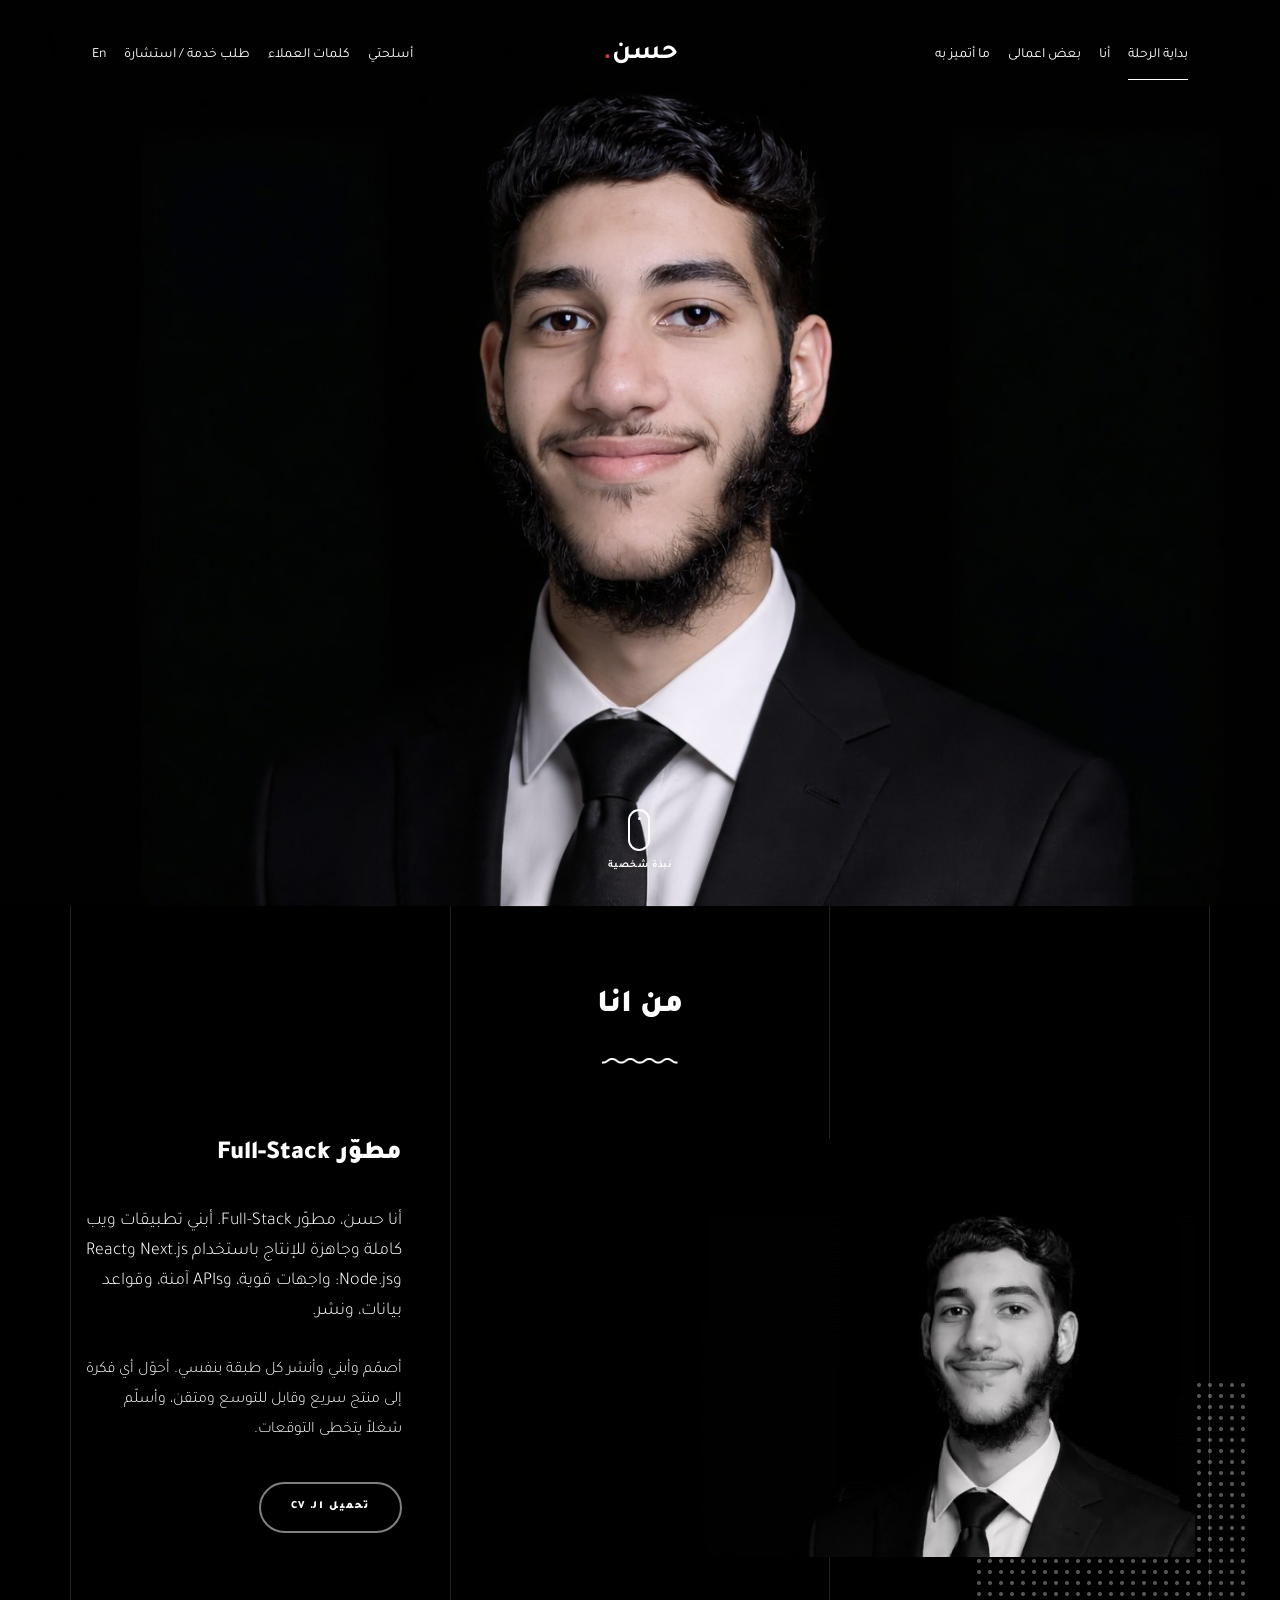
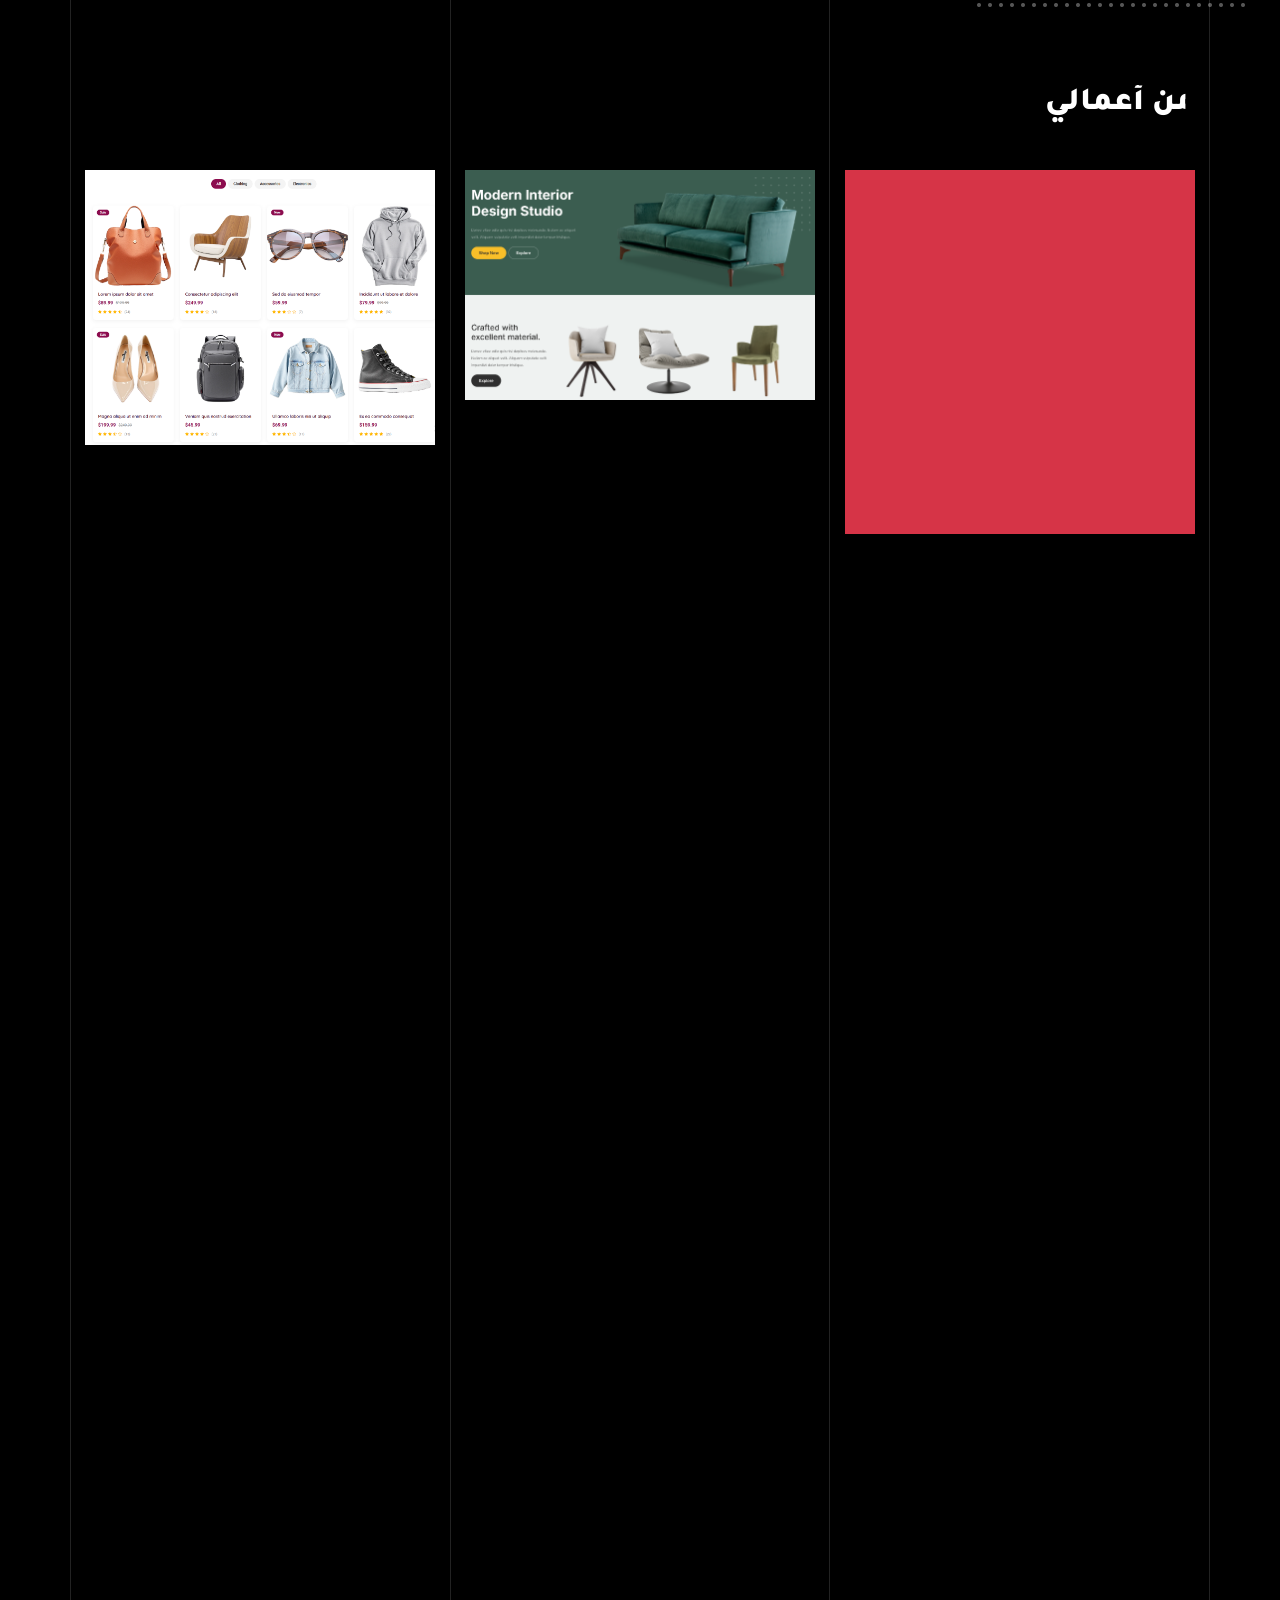
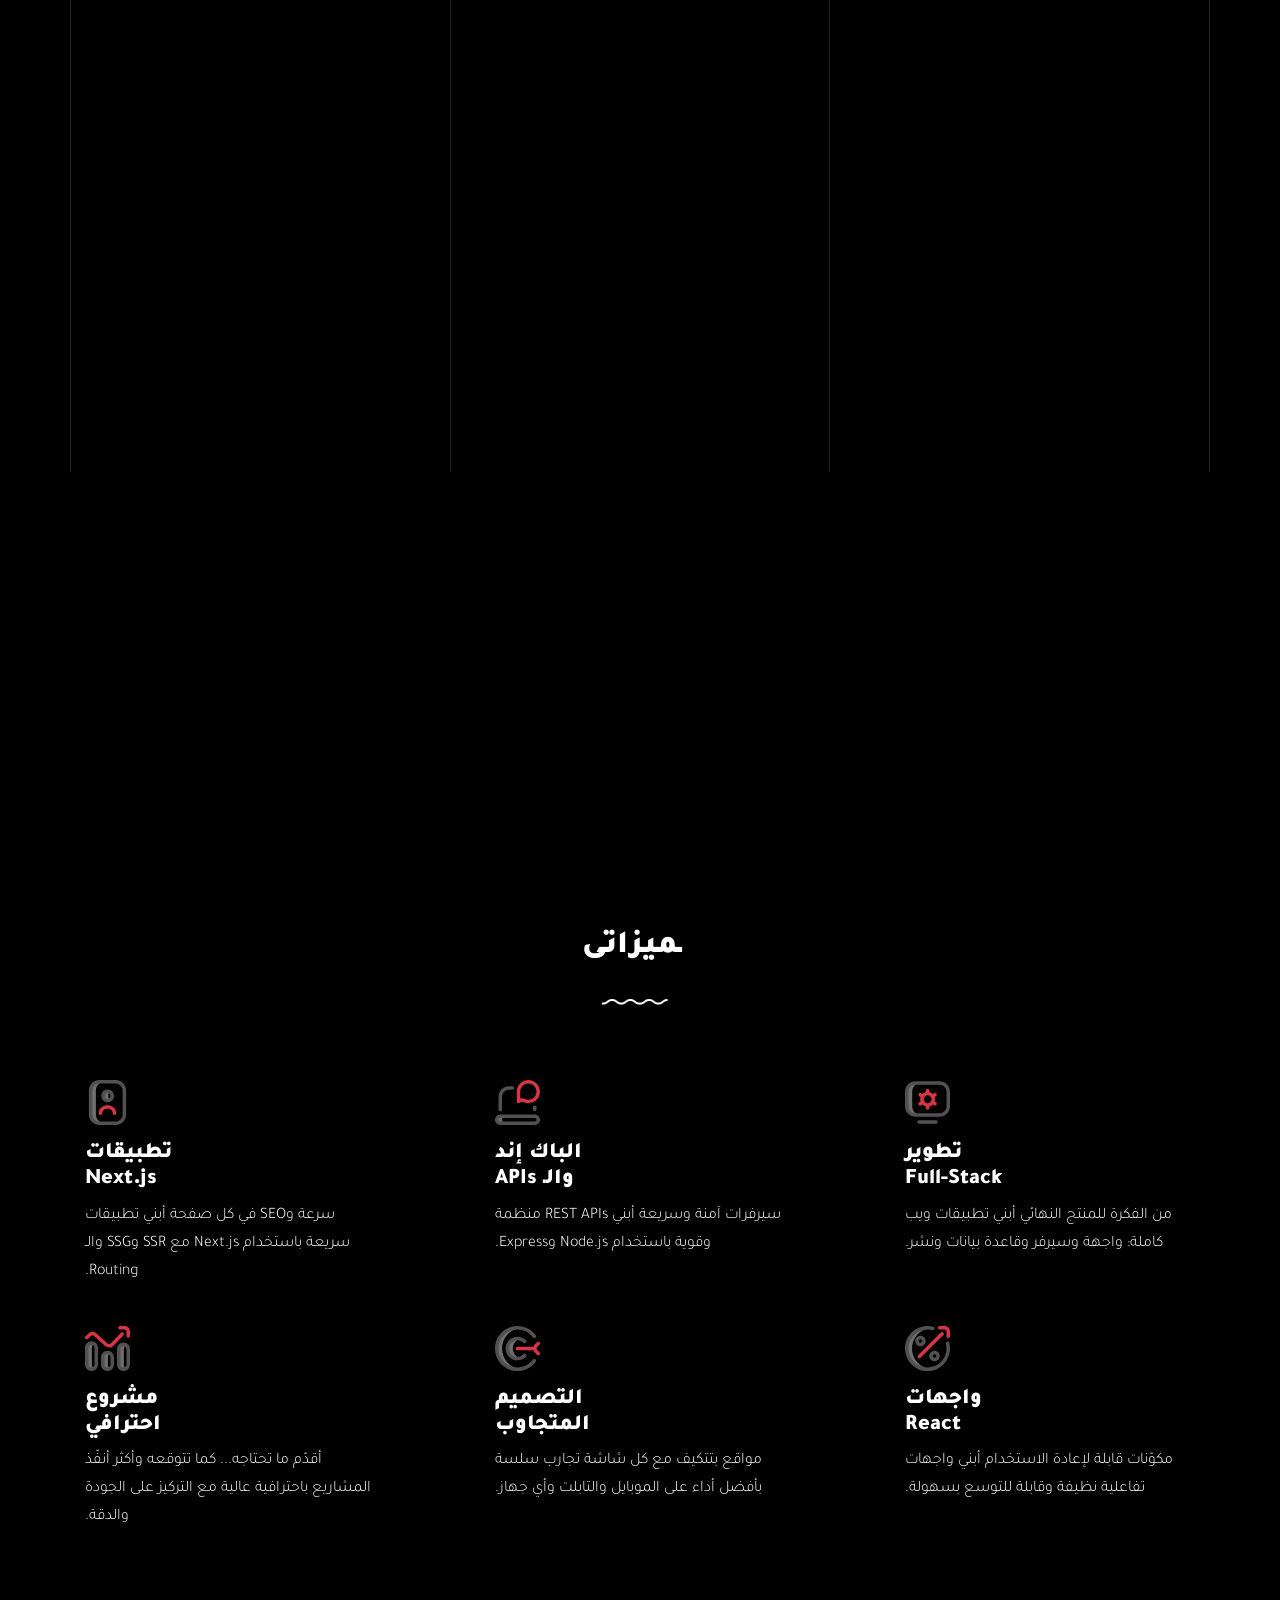
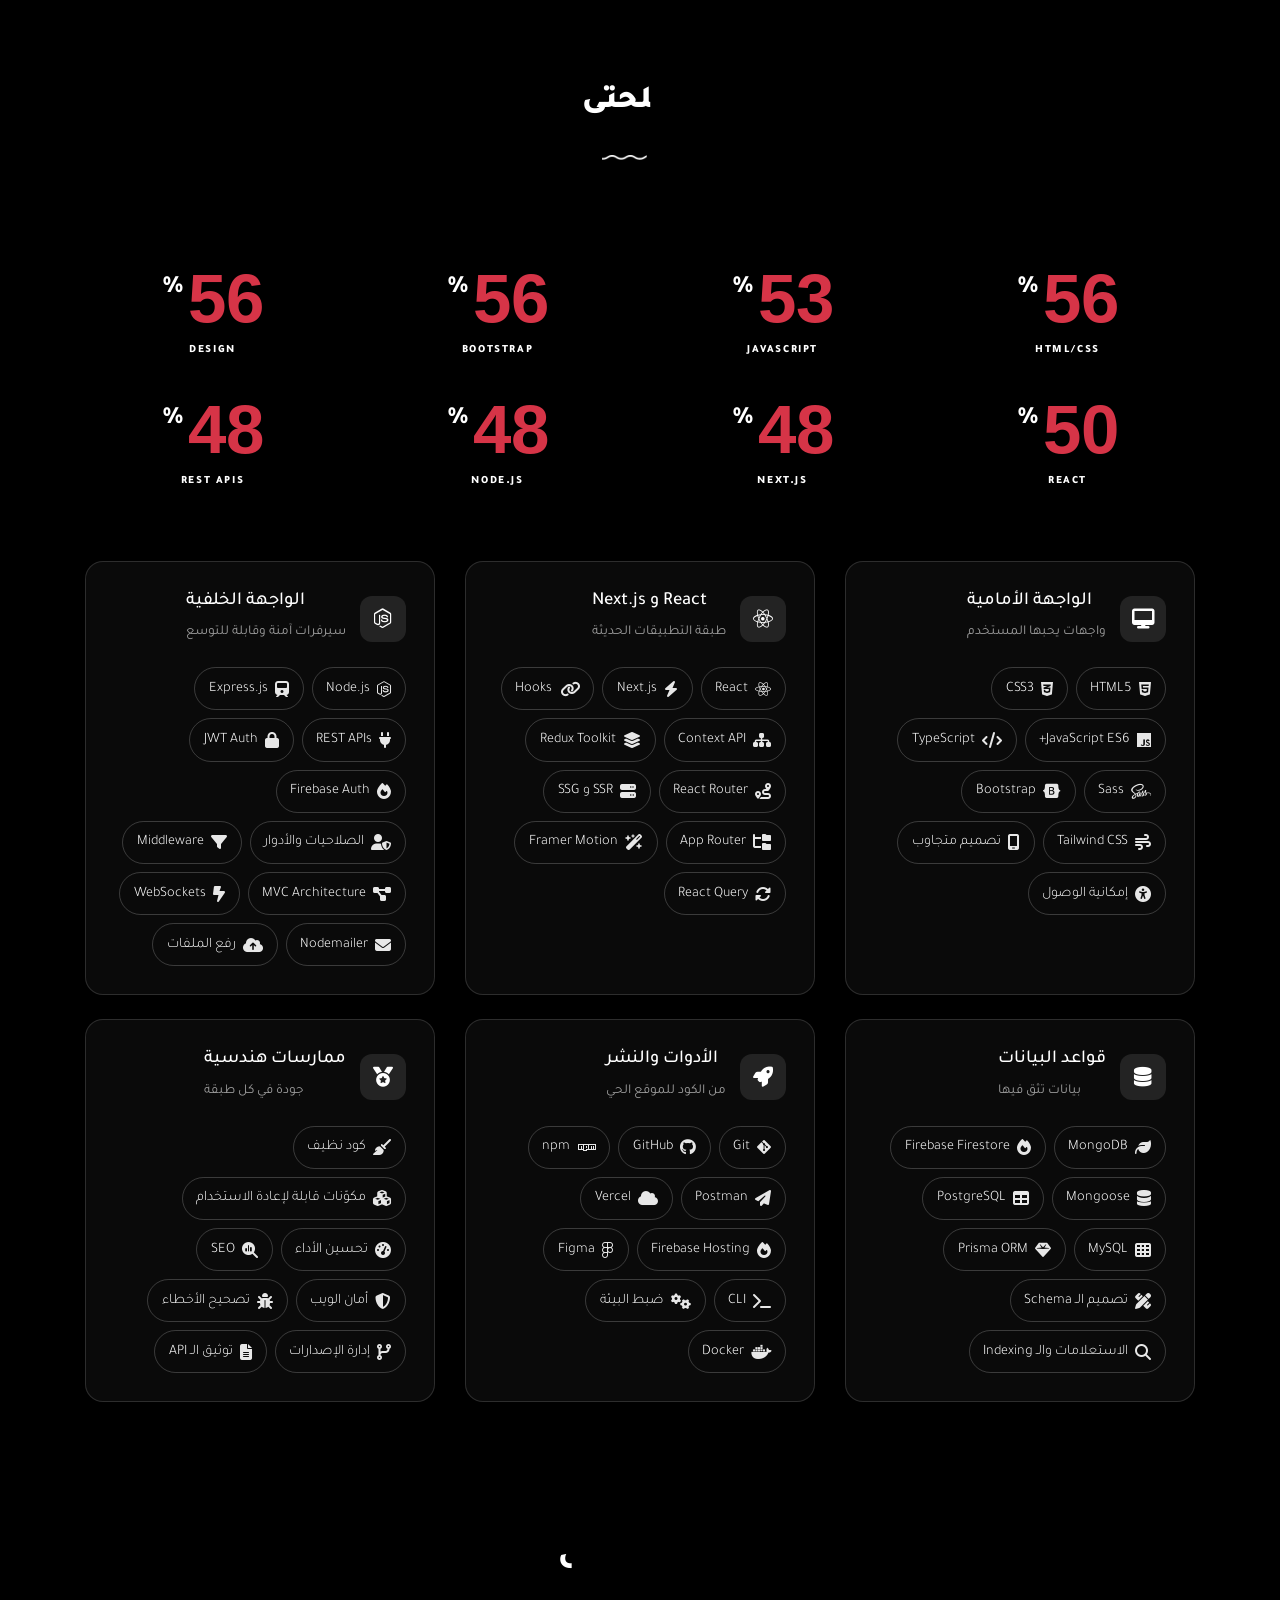
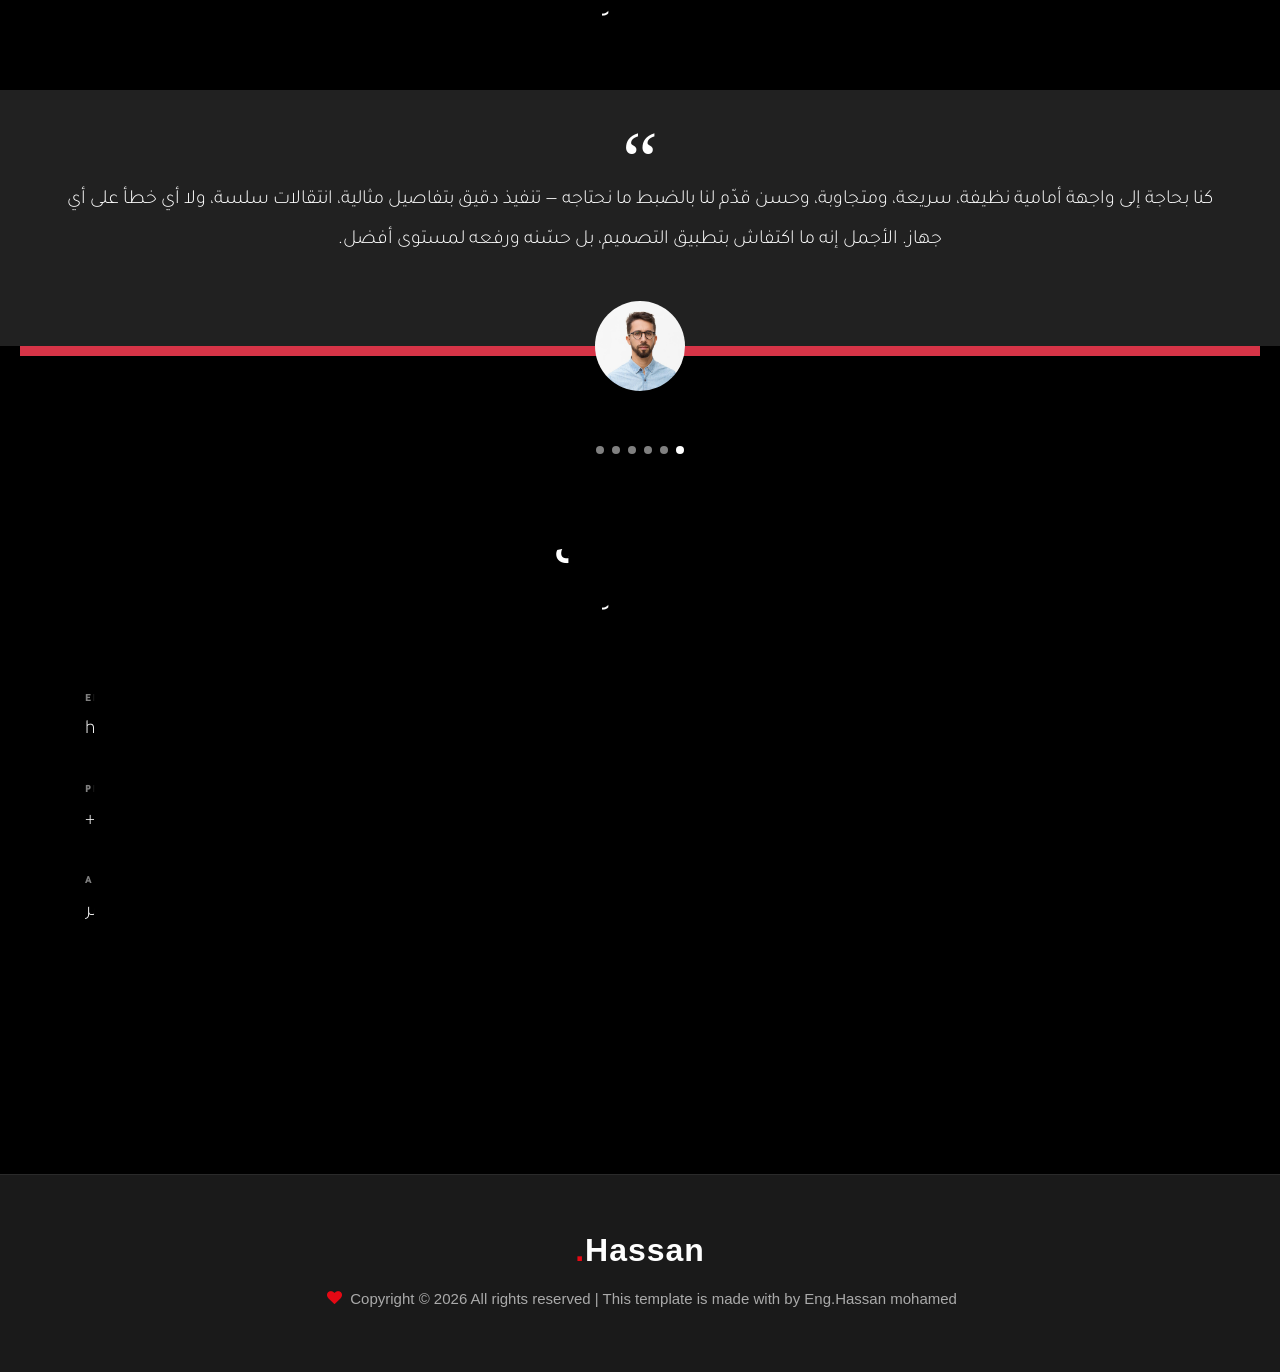
==== commit bcafa9be: "Add files via upload" ====
--- a/arabic/index.html
+++ b/arabic/index.html
@@ -1,14 +1,15 @@
 <!doctype html>
-<html lang="en">
+<html lang="ar" dir="rtl">
 
 <head>
-  <title>Hassan Mohamed | Full-Stack Developer</title>
+  <title>حسن محمد | مطوّر Full-Stack</title>
   <meta charset="utf-8">
   <meta name="viewport" content="width=device-width, initial-scale=1, shrink-to-fit=no">
 
-  <meta name="description" content="Hassan Mohamed, a full-stack developer building fast, responsive web apps with Next.js, React and Node.js.">
-  <meta name="keywords" content="full stack developer, next.js, react, node.js, javascript, html, css, web developer">
-  <meta name="author" content="Hassan Mohamed">
+  <meta name="description" content="حسن محمد، مطوّر Full-Stack يبني تطبيقات ويب سريعة ومتجاوبة باستخدام Next.js وReact وNode.js.">
+  <meta name="keywords" content="مطور full stack, next.js, react, node.js, javascript, مطور ويب, حسن محمد">
+  <meta name="author" content="حسن محمد">
+<link href="https://fonts.googleapis.com/css2?family=Tajawal:wght@400;700&display=swap" rel="stylesheet">
 
   <link rel="stylesheet" href="css/vendor/icomoon/style.css">
   <link rel="stylesheet" href="css/vendor/owl.carousel.min.css">
@@ -27,10 +28,10 @@
     .stack-card:hover { border-color: rgba(255,255,255,.4); background: rgba(255,255,255,.07); transform: translateY(-4px); }
     .stack-head { display: flex; align-items: center; gap: .9rem; margin-bottom: 1.25rem; }
     .stack-icon { width: 46px; height: 46px; flex: 0 0 46px; display: grid; place-items: center; border-radius: 12px; background: rgba(255,255,255,.1); font-size: 1.25rem; }
-    .stack-head h3 { margin: 0; font-size: 1.15rem; line-height: 1.2; }
-    .stack-head small { display: block; opacity: .6; font-size: .8rem; margin-top: .2rem; }
+    .stack-head h3 { margin: 0; font-size: 1.15rem; line-height: 1.3; }
+    .stack-head small { display: block; opacity: .6; font-size: .85rem; margin-top: .2rem; }
     .stack-pills { display: flex; flex-wrap: wrap; gap: .5rem; }
-    .stack-pill { display: inline-flex; align-items: center; gap: .45rem; padding: .35rem .85rem; border: 1px solid rgba(255,255,255,.2); border-radius: 50px; font-size: .88rem; transition: background .2s, border-color .2s; }
+    .stack-pill { display: inline-flex; align-items: center; gap: .45rem; padding: .35rem .85rem; border: 1px solid rgba(255,255,255,.2); border-radius: 50px; font-size: .9rem; transition: background .2s, border-color .2s; }
     .stack-pill:hover { background: rgba(255,255,255,.14); border-color: rgba(255,255,255,.5); }
     .stack-pill i { font-size: 1rem; opacity: .9; }
   </style>
@@ -45,7 +46,7 @@
   <nav class="unslate_co--site-mobile-menu">
     <div class="close-wrap d-flex">
       <a href="#" class="d-flex ml-auto js-menu-toggle">
-        <span class="close-label">Close</span>
+        <span class="close-label"></span>
         <div class="close-times">
           <span class="bar1"></span>
           <span class="bar2"></span>
@@ -75,27 +76,27 @@
             <div class="col-md-5 text-right">
               <ul class="site-nav-ul js-clone-nav text-left d-none d-lg-inline-block">
                 <li class="has-children">
-                  <a href="#home-section" class="nav-link">Home</a>
+                  <a href="#home-section" class="nav-link">بداية الرحلة </a>
 
                 </li>
-                <li><a href="#about-section" class="nav-link">About</a></li>
-                <li><a href="#portfolio-section" class="nav-link">Portfolio</a></li>
-                <li><a href="#services-section" class="nav-link">Services</a></li>
+                <li><a href="#about-section" class="nav-link">أنا</a></li>
+                <li><a href="#portfolio-section" class="nav-link">بعض اعمالى</a></li>
+                <li><a href="#services-section" class="nav-link">ما أتميز به</a></li>
               </ul>
             </div>
             <div class="site-logo pos-absolute">
-              <a href="index.html" class="unslate_co--site-logo">Hassan<span>.</span></a>
+              <a href="index.html" class="unslate_co--site-logo">حسن<span>.</span></a>
             </div>
             <div class="col-md-5 text-right text-lg-left">
               <ul class="site-nav-ul js-clone-nav text-left d-none d-lg-inline-block">
-                <li><a href="#skills-section" class="nav-link">Skills</a></li>
-                <li><a href="#testimonial-section" class="nav-link">Testimonial</a></li>
-                <li><a href="#contact-section" class="nav-link">Contact</a></li>
-                <li><a href="arabic/index.html" class="nav-link">عربى</a></li>
+                <li><a href="#skills-section" class="nav-link">أسلحتي</a></li>
+                <li><a href="#testimonial-section" class="nav-link">كلمات العملاء </a></li>
+                <li><a href="#contact-section" class="nav-link"> طلب خدمة / استشارة </a></li>
+                <li><a href="../index.html" class="nav-link">En</a></li>
               </ul>
 
               <ul class="site-nav-ul-none-onepage text-right d-inline-block d-lg-none">
-                <li><a href="#" class="js-menu-toggle">Menu</a></li>
+                <li><a href="#" class="js-menu-toggle">صفحات</a></li>
               </ul>
 
             </div>
@@ -124,7 +125,7 @@
           <span class="mouse">
             <span class="scroll"></span>
           </span>
-          <span class="mouse-label">Scroll</span>
+          <span class="mouse-label">نبذة شخصية </span>
         </a>
 
       </div>
@@ -140,7 +141,7 @@
         <div class="container">
 
           <div class="section-heading-wrap text-center mb-5">
-            <h2 class="heading-h2 text-center divider"><span class="gsap-reveal">About Me</span></h2>
+            <h2 class="heading-h2 text-center divider"><span class="gsap-reveal">من انا</span></h2>
             <span class="gsap-reveal">
               <img src="images/divider.png" alt="divider" width="76">
             </span>
@@ -154,11 +155,26 @@
                   class="img-fluid">
               </figure>
             </div>
-            <div class="col-lg-4 pr-lg-5">
-              <h3 class="mb-4 heading-h3"><span class="gsap-reveal">Full-Stack Developer</span></h3>
-              <p class="lead gsap-reveal">I'm Hassan, a Full-Stack Developer. I build complete, production-ready web apps with Next.js, React and Node.js: sharp interfaces, secure APIs, databases and deployment. </p>
-              <p class="mb-4 gsap-reveal">I design, build and ship every layer myself. I turn any idea into a fast, scalable and polished product, and I deliver work that beats expectations.</p>
-              <p class="gsap-reveal"><a href="Hassan.cv.pdf" class="btn btn-outline-pill btn-custom-light" target="_blank">Download my CV</a></p>
+            <div class="col-lg-4 pr-lg-5" dir="rtl" style="text-align: right;">
+              <h3 class="mb-4 heading-h3">
+                <span class="gsap-reveal">مطوّر Full-Stack</span>
+              </h3>
+
+              <p class="lead gsap-reveal">
+                أنا حسن، مطوّر Full-Stack. أبني تطبيقات ويب كاملة وجاهزة للإنتاج باستخدام Next.js وReact وNode.js:
+                واجهات قوية، وAPIs آمنة، وقواعد بيانات، ونشر.
+              </p>
+
+              <p class="mb-4 gsap-reveal">
+                أصمّم وأبني وأنشر كل طبقة بنفسي. أحوّل أي فكرة إلى منتج سريع وقابل للتوسع ومتقن،
+                وأسلّم شغلاً يتخطى التوقعات.
+              </p>
+
+              <p class="gsap-reveal">
+                <a href="Hassan.cv.pdf" class="btn btn-outline-pill btn-custom-light" target="_blank">
+                  تحميل الـ CV
+                </a>
+              </p>
             </div>
           </div>
         </div>
@@ -184,10 +200,12 @@
 
           <div class="portfolio-wrapper">
 
-            <div class="d-flex align-items-center mb-4 gsap-reveal gsap-reveal-filter">
-              <h2 class="mr-auto heading-h2"><span class="gsap-reveal">Portfolio</span></h2>
-
-              <!-- <a href="#" class="text-white js-filter d-inline-block d-lg-none">Filter</a>
+            <div class="d-flex align-items-center mb-4 gsap-reveal gsap-reveal-filter" dir="rtl">
+              <h2 class="ml-auto heading-h2">
+                <span class="gsap-reveal">من أعمالي</span>
+              </h2>
+            </div>
+            <!-- <a href="#" class="text-white js-filter d-inline-block d-lg-none">Filter</a>
               
               <div class="filter-wrap">
                 <div class="filter ml-auto" id="filters">
@@ -198,7 +216,7 @@
                   <a href="#" data-filter=".packaging">Packaging</a>
                 </div>
               </div> -->
-            </div>
+          </div>
 
 
 
@@ -209,7 +227,7 @@
                   <div class="overlay">
                     <span class="wrap-icon icon-link2"></span>
                     <div class="portfolio-item-content">
-                      <h3>Online store</h3>
+                      <h3>متجر الكترونى</h3>
                       <p>web, branding</p>
                     </div>
                   </div>
@@ -223,7 +241,7 @@
                   <div class="overlay">
                     <span class="wrap-icon icon-link2"></span>
                     <div class="portfolio-item-content">
-                      <h3>Furniture store</h3>
+                      <h3>معرض اثاث</h3>
                       <p>web, branding</p>
                     </div>
                   </div>
@@ -237,7 +255,7 @@
                   <div class="overlay">
                     <span class="wrap-icon icon-link2"></span>
                     <div class="portfolio-item-content">
-                      <h3>Resturant</h3>
+                      <h3>مطعم</h3>
                       <p>Eating and food</p>
                     </div>
                   </div>
@@ -251,7 +269,7 @@
                   <div class="overlay">
                     <span class="wrap-icon icon-link2"></span>
                     <div class="portfolio-item-content">
-                      <h3>Online shop</h3>
+                      <h3>متجر ملابس</h3>
                       <p>Fashion clothes</p>
                     </div>
                   </div>
@@ -269,7 +287,7 @@
                   <div class="overlay">
                     <span class="wrap-icon icon-link2"></span>
                     <div class="portfolio-item-content">
-                      <h3>clinic</h3>
+                      <h3>عياده طبيه</h3>
                       <p>Medical field</p>
                     </div>
                   </div>
@@ -288,7 +306,7 @@
                   <div class="overlay">
                     <span class="wrap-icon icon-link2"></span>
                     <div class="portfolio-item-content">
-                      <h3>Fitness</h3>
+                      <h3>مدرب رياصه</h3>
                       <p>private trainer
                       </p>
                     </div>
@@ -303,7 +321,7 @@
                   <div class="overlay">
                     <span class="wrap-icon icon-link2"></span>
                     <div class="portfolio-item-content">
-                      <h3>platform</h3>
+                      <h3>منصه تعليميه</h3>
                       <p>education
                       </p>
                     </div>
@@ -318,7 +336,7 @@
                   <div class="overlay">
                     <span class="wrap-icon icon-link2"></span>
                     <div class="portfolio-item-content">
-                      <h3>Delivery company</h3>
+                      <h3>شركه شحن</h3>
                       <p>business
                       </p>
                     </div>
@@ -333,7 +351,7 @@
                   <div class="overlay">
                     <span class="wrap-icon icon-link2"></span>
                     <div class="portfolio-item-content">
-                      <h3>clinic</h3>
+                      <h3>عياده طبيه</h3>
                       <p>Medical field</p>
                     </div>
                   </div>
@@ -347,7 +365,7 @@
                   <div class="overlay">
                     <span class="wrap-icon icon-link2"></span>
                     <div class="portfolio-item-content">
-                      <h3>a company</h3>
+                      <h3>شركه اعمال</h3>
                       <p>business
                       </p>
                     </div>
@@ -361,7 +379,7 @@
                   <div class="overlay">
                     <span class="wrap-icon icon-link2"></span>
                     <div class="portfolio-item-content">
-                      <h3>Resturant</h3>
+                      <h3>مطعم</h3>
                       <p>Eating and food</p>
                     </div>
                   </div>
@@ -374,7 +392,7 @@
                   <div class="overlay">
                     <span class="wrap-icon icon-link2"></span>
                     <div class="portfolio-item-content">
-                      <h3> personal portfolio</h3>
+                      <h3> موقع شخصى</h3>
                       <p>cv</p>
                     </div>
                   </div>
@@ -387,7 +405,7 @@
                   <div class="overlay">
                     <span class="wrap-icon icon-link2"></span>
                     <div class="portfolio-item-content">
-                      <h3>Gym</h3>
+                      <h3>نادى رياضى</h3>
                       <p>Fitness
                       </p>
                     </div>
@@ -401,7 +419,7 @@
                   <div class="overlay">
                     <span class="wrap-icon icon-link2"></span>
                     <div class="portfolio-item-content">
-                      <h3>Online store</h3>
+                      <h3>متجر الكترونى</h3>
                       <p>web, branding</p>
                     </div>
                   </div>
@@ -414,7 +432,7 @@
                   <div class="overlay">
                     <span class="wrap-icon icon-link2"></span>
                     <div class="portfolio-item-content">
-                      <h3> personal portfolio</h3>
+                      <h3> موقع تعريفى</h3>
                       <p>cv</p>
                     </div>
                   </div>
@@ -463,7 +481,7 @@
         <div class="container">
 
           <div class="section-heading-wrap text-center mb-5">
-            <h2 class="heading-h2 text-center divider"><span class="gsap-reveal">My Services</span></h2>
+            <h2 class="heading-h2 text-center divider"><span class="gsap-reveal">مميزاتى</span></h2>
             <span class="gsap-reveal"><img src="images/divider.png" alt="divider" width="76"></span>
           </div>
 
@@ -473,8 +491,9 @@
                 <div class="wrap-icon mb-3">
                   <img src="images/svg/001-options.svg" alt="Image" width="45">
                 </div>
-                <h3>Full-Stack <br> Development</h3>
-                <p>I build complete web apps end to end: interface, server logic, database and deployment.</p>
+                <h3>تطوير <br> Full-Stack</h3>
+                <p>من الفكرة للمنتج النهائي
+                  أبني تطبيقات ويب كاملة: واجهة وسيرفر وقاعدة بيانات ونشر.</p>
               </div>
             </div>
             <div class="col-md-6 col-lg-4 mb-4">
@@ -482,8 +501,9 @@
                 <div class="wrap-icon mb-3">
                   <img src="images/svg/002-chat.svg" alt="Icon" width="45">
                 </div>
-                <h3>Backend <br> &amp; APIs</h3>
-                <p>I build secure, well-structured REST APIs and server logic with Node.js.</p>
+                <h3>الباك إند <br> والـ APIs</h3>
+                <p>سيرفرات آمنة وسريعة
+                  أبني REST APIs منظمة وقوية باستخدام Node.js وExpress.</p>
               </div>
             </div>
             <div class="col-md-6 col-lg-4 mb-4">
@@ -491,8 +511,9 @@
                 <div class="wrap-icon mb-3">
                   <img src="images/svg/003-contact-book.svg" alt="Image" class="img-fluid" width="45">
                 </div>
-                <h3>Next.js <br> Applications</h3>
-                <p>I build fast, SEO-friendly apps with Next.js, using server-side rendering and routing.</p>
+                <h3>تطبيقات <br> Next.js</h3>
+                <p>سرعة وSEO في كل صفحة
+                  أبني تطبيقات سريعة باستخدام Next.js مع SSR وSSG والـ Routing.</p>
               </div>
             </div>
 
@@ -501,8 +522,9 @@
                 <div class="wrap-icon mb-3">
                   <img src="images/svg/004-percentage.svg" alt="Image" width="45">
                 </div>
-                <h3>React <br> Interfaces</h3>
-                <p>I build reusable, scalable React components and clean, interactive UIs.</p>
+                <h3>واجهات <br> React</h3>
+                <p>مكوّنات قابلة لإعادة الاستخدام
+                  أبني واجهات تفاعلية نظيفة وقابلة للتوسع بسهولة.</p>
               </div>
             </div>
             <div class="col-md-6 col-lg-4 mb-4">
@@ -510,8 +532,9 @@
                 <div class="wrap-icon mb-3">
                   <img src="images/svg/006-goal.svg" alt="Image" width="45">
                 </div>
-                <h3>Responsive <br> Design</h3>
-                <p>I design mobile-friendly websites that look and work well on every screen.</p>
+                <h3>التصميم <br> المتجاوب</h3>
+                <p>مواقع بتتكيف مع كل شاشة
+                  تجارب سلسة بأفضل أداء على الموبايل والتابلت وأي جهاز.</p>
               </div>
             </div>
             <div class="col-md-6 col-lg-4 mb-4">
@@ -519,8 +542,9 @@
                 <div class="wrap-icon mb-3">
                   <img src="images/svg/005-line-chart.svg" alt="Image" width="45">
                 </div>
-                <h3>Professional <br> Project</h3>
-                <p>I deliver the exact project requirements with a high level of professionalism and quality.</p>
+                <h3>مشروع <br> احترافي</h3>
+                <p>أقدّم ما تحتاجه... كما تتوقعه وأكثر
+                  أنفّذ المشاريع باحترافية عالية مع التركيز على الجودة والدقة.</p>
               </div>
             </div>
 
@@ -531,7 +555,7 @@
       <div class="unslate_co--section section-counter" id="skills-section">
         <div class="container">
           <div class="section-heading-wrap text-center mb-5">
-            <h2 class="heading-h2 text-center divider"><span class="gsap-reveal">My Skills</span></h2>
+            <h2 class="heading-h2 text-center divider"><span class="gsap-reveal">اسلحتى</span></h2>
             <span class="gsap-reveal"><img src="images/divider.png" alt="divider" width="76"></span>
           </div>
 
@@ -618,18 +642,18 @@
               <div class="stack-card">
                 <div class="stack-head">
                   <span class="stack-icon"><i class="fa-solid fa-desktop"></i></span>
-                  <div><h3>Front End</h3><small>Interfaces people love</small></div>
+                  <div><h3>الواجهة الأمامية</h3><small>واجهات يحبها المستخدم</small></div>
                 </div>
                 <div class="stack-pills">
-              <span class="stack-pill"><i class="fa-brands fa-html5"></i> HTML5</span>
-              <span class="stack-pill"><i class="fa-brands fa-css3-alt"></i> CSS3</span>
-              <span class="stack-pill"><i class="fa-brands fa-js"></i> JavaScript ES6+</span>
-              <span class="stack-pill"><i class="fa-solid fa-code"></i> TypeScript</span>
-              <span class="stack-pill"><i class="fa-brands fa-sass"></i> Sass</span>
-              <span class="stack-pill"><i class="fa-brands fa-bootstrap"></i> Bootstrap</span>
-              <span class="stack-pill"><i class="fa-solid fa-wind"></i> Tailwind CSS</span>
-              <span class="stack-pill"><i class="fa-solid fa-mobile-screen"></i> Responsive Design</span>
-              <span class="stack-pill"><i class="fa-solid fa-universal-access"></i> Accessibility</span>
+                  <span class="stack-pill"><i class="fa-brands fa-html5"></i> HTML5</span>
+                  <span class="stack-pill"><i class="fa-brands fa-css3-alt"></i> CSS3</span>
+                  <span class="stack-pill"><i class="fa-brands fa-js"></i> JavaScript ES6+</span>
+                  <span class="stack-pill"><i class="fa-solid fa-code"></i> TypeScript</span>
+                  <span class="stack-pill"><i class="fa-brands fa-sass"></i> Sass</span>
+                  <span class="stack-pill"><i class="fa-brands fa-bootstrap"></i> Bootstrap</span>
+                  <span class="stack-pill"><i class="fa-solid fa-wind"></i> Tailwind CSS</span>
+                  <span class="stack-pill"><i class="fa-solid fa-mobile-screen"></i> تصميم متجاوب</span>
+                  <span class="stack-pill"><i class="fa-solid fa-universal-access"></i> إمكانية الوصول</span>
                 </div>
               </div>
             </div>
@@ -638,19 +662,19 @@
               <div class="stack-card">
                 <div class="stack-head">
                   <span class="stack-icon"><i class="fa-brands fa-react"></i></span>
-                  <div><h3>React &amp; Next.js</h3><small>Modern app layer</small></div>
+                  <div><h3>React و Next.js</h3><small>طبقة التطبيقات الحديثة</small></div>
                 </div>
                 <div class="stack-pills">
-              <span class="stack-pill"><i class="fa-brands fa-react"></i> React</span>
-              <span class="stack-pill"><i class="fa-solid fa-bolt"></i> Next.js</span>
-              <span class="stack-pill"><i class="fa-solid fa-link"></i> Hooks</span>
-              <span class="stack-pill"><i class="fa-solid fa-sitemap"></i> Context API</span>
-              <span class="stack-pill"><i class="fa-solid fa-layer-group"></i> Redux Toolkit</span>
-              <span class="stack-pill"><i class="fa-solid fa-route"></i> React Router</span>
-              <span class="stack-pill"><i class="fa-solid fa-server"></i> SSR &amp; SSG</span>
-              <span class="stack-pill"><i class="fa-solid fa-folder-tree"></i> App Router</span>
-              <span class="stack-pill"><i class="fa-solid fa-wand-magic-sparkles"></i> Framer Motion</span>
-              <span class="stack-pill"><i class="fa-solid fa-rotate"></i> React Query</span>
+                  <span class="stack-pill"><i class="fa-brands fa-react"></i> React</span>
+                  <span class="stack-pill"><i class="fa-solid fa-bolt"></i> Next.js</span>
+                  <span class="stack-pill"><i class="fa-solid fa-link"></i> Hooks</span>
+                  <span class="stack-pill"><i class="fa-solid fa-sitemap"></i> Context API</span>
+                  <span class="stack-pill"><i class="fa-solid fa-layer-group"></i> Redux Toolkit</span>
+                  <span class="stack-pill"><i class="fa-solid fa-route"></i> React Router</span>
+                  <span class="stack-pill"><i class="fa-solid fa-server"></i> SSR و SSG</span>
+                  <span class="stack-pill"><i class="fa-solid fa-folder-tree"></i> App Router</span>
+                  <span class="stack-pill"><i class="fa-solid fa-wand-magic-sparkles"></i> Framer Motion</span>
+                  <span class="stack-pill"><i class="fa-solid fa-rotate"></i> React Query</span>
                 </div>
               </div>
             </div>
@@ -659,19 +683,20 @@
               <div class="stack-card">
                 <div class="stack-head">
                   <span class="stack-icon"><i class="fa-brands fa-node-js"></i></span>
-                  <div><h3>Back End</h3><small>Secure, scalable servers</small></div>
+                  <div><h3>الواجهة الخلفية</h3><small>سيرفرات آمنة وقابلة للتوسع</small></div>
                 </div>
                 <div class="stack-pills">
-              <span class="stack-pill"><i class="fa-brands fa-node-js"></i> Node.js</span>
-              <span class="stack-pill"><i class="fa-solid fa-train"></i> Express.js</span>
-              <span class="stack-pill"><i class="fa-solid fa-plug"></i> REST APIs</span>
-              <span class="stack-pill"><i class="fa-solid fa-lock"></i> JWT Auth</span>
-              <span class="stack-pill"><i class="fa-solid fa-user-shield"></i> Authorization &amp; Roles</span>
-              <span class="stack-pill"><i class="fa-solid fa-filter"></i> Middleware</span>
-              <span class="stack-pill"><i class="fa-solid fa-diagram-project"></i> MVC Architecture</span>
-              <span class="stack-pill"><i class="fa-solid fa-bolt-lightning"></i> WebSockets</span>
-              <span class="stack-pill"><i class="fa-solid fa-envelope"></i> Nodemailer</span>
-              <span class="stack-pill"><i class="fa-solid fa-cloud-arrow-up"></i> File Uploads</span>
+                  <span class="stack-pill"><i class="fa-brands fa-node-js"></i> Node.js</span>
+                  <span class="stack-pill"><i class="fa-solid fa-train"></i> Express.js</span>
+                  <span class="stack-pill"><i class="fa-solid fa-plug"></i> REST APIs</span>
+                  <span class="stack-pill"><i class="fa-solid fa-lock"></i> JWT Auth</span>
+                  <span class="stack-pill"><i class="fa-solid fa-fire"></i> Firebase Auth</span>
+                  <span class="stack-pill"><i class="fa-solid fa-user-shield"></i> الصلاحيات والأدوار</span>
+                  <span class="stack-pill"><i class="fa-solid fa-filter"></i> Middleware</span>
+                  <span class="stack-pill"><i class="fa-solid fa-diagram-project"></i> MVC Architecture</span>
+                  <span class="stack-pill"><i class="fa-solid fa-bolt-lightning"></i> WebSockets</span>
+                  <span class="stack-pill"><i class="fa-solid fa-envelope"></i> Nodemailer</span>
+                  <span class="stack-pill"><i class="fa-solid fa-cloud-arrow-up"></i> رفع الملفات</span>
                 </div>
               </div>
             </div>
@@ -680,16 +705,17 @@
               <div class="stack-card">
                 <div class="stack-head">
                   <span class="stack-icon"><i class="fa-solid fa-database"></i></span>
-                  <div><h3>Database</h3><small>Data you can trust</small></div>
+                  <div><h3>قواعد البيانات</h3><small>بيانات تثق فيها</small></div>
                 </div>
                 <div class="stack-pills">
-              <span class="stack-pill"><i class="fa-solid fa-leaf"></i> MongoDB</span>
-              <span class="stack-pill"><i class="fa-solid fa-database"></i> Mongoose</span>
-              <span class="stack-pill"><i class="fa-solid fa-table"></i> PostgreSQL</span>
-              <span class="stack-pill"><i class="fa-solid fa-table-cells"></i> MySQL</span>
-              <span class="stack-pill"><i class="fa-solid fa-gem"></i> Prisma ORM</span>
-              <span class="stack-pill"><i class="fa-solid fa-pen-ruler"></i> Schema Design</span>
-              <span class="stack-pill"><i class="fa-solid fa-magnifying-glass"></i> Queries &amp; Indexing</span>
+                  <span class="stack-pill"><i class="fa-solid fa-leaf"></i> MongoDB</span>
+                  <span class="stack-pill"><i class="fa-solid fa-fire"></i> Firebase Firestore</span>
+                  <span class="stack-pill"><i class="fa-solid fa-database"></i> Mongoose</span>
+                  <span class="stack-pill"><i class="fa-solid fa-table"></i> PostgreSQL</span>
+                  <span class="stack-pill"><i class="fa-solid fa-table-cells"></i> MySQL</span>
+                  <span class="stack-pill"><i class="fa-solid fa-gem"></i> Prisma ORM</span>
+                  <span class="stack-pill"><i class="fa-solid fa-pen-ruler"></i> تصميم الـ Schema</span>
+                  <span class="stack-pill"><i class="fa-solid fa-magnifying-glass"></i> الاستعلامات والـ Indexing</span>
                 </div>
               </div>
             </div>
@@ -698,18 +724,19 @@
               <div class="stack-card">
                 <div class="stack-head">
                   <span class="stack-icon"><i class="fa-solid fa-rocket"></i></span>
-                  <div><h3>Tools &amp; Deployment</h3><small>From code to live</small></div>
+                  <div><h3>الأدوات والنشر</h3><small>من الكود للموقع الحي</small></div>
                 </div>
                 <div class="stack-pills">
-              <span class="stack-pill"><i class="fa-brands fa-git-alt"></i> Git</span>
-              <span class="stack-pill"><i class="fa-brands fa-github"></i> GitHub</span>
-              <span class="stack-pill"><i class="fa-brands fa-npm"></i> npm</span>
-              <span class="stack-pill"><i class="fa-solid fa-paper-plane"></i> Postman</span>
-              <span class="stack-pill"><i class="fa-solid fa-cloud"></i> Vercel</span>
-              <span class="stack-pill"><i class="fa-brands fa-figma"></i> Figma</span>
-              <span class="stack-pill"><i class="fa-solid fa-terminal"></i> CLI</span>
-              <span class="stack-pill"><i class="fa-solid fa-gears"></i> Environment Config</span>
-              <span class="stack-pill"><i class="fa-brands fa-docker"></i> Docker</span>
+                  <span class="stack-pill"><i class="fa-brands fa-git-alt"></i> Git</span>
+                  <span class="stack-pill"><i class="fa-brands fa-github"></i> GitHub</span>
+                  <span class="stack-pill"><i class="fa-brands fa-npm"></i> npm</span>
+                  <span class="stack-pill"><i class="fa-solid fa-paper-plane"></i> Postman</span>
+                  <span class="stack-pill"><i class="fa-solid fa-cloud"></i> Vercel</span>
+                  <span class="stack-pill"><i class="fa-solid fa-fire"></i> Firebase Hosting</span>
+                  <span class="stack-pill"><i class="fa-brands fa-figma"></i> Figma</span>
+                  <span class="stack-pill"><i class="fa-solid fa-terminal"></i> CLI</span>
+                  <span class="stack-pill"><i class="fa-solid fa-gears"></i> ضبط البيئة</span>
+                  <span class="stack-pill"><i class="fa-brands fa-docker"></i> Docker</span>
                 </div>
               </div>
             </div>
@@ -718,17 +745,17 @@
               <div class="stack-card">
                 <div class="stack-head">
                   <span class="stack-icon"><i class="fa-solid fa-medal"></i></span>
-                  <div><h3>Engineering Practices</h3><small>Quality in every layer</small></div>
+                  <div><h3>ممارسات هندسية</h3><small>جودة في كل طبقة</small></div>
                 </div>
                 <div class="stack-pills">
-              <span class="stack-pill"><i class="fa-solid fa-broom"></i> Clean Code</span>
-              <span class="stack-pill"><i class="fa-solid fa-cubes"></i> Reusable Components</span>
-              <span class="stack-pill"><i class="fa-solid fa-gauge-high"></i> Performance Optimization</span>
-              <span class="stack-pill"><i class="fa-solid fa-magnifying-glass-chart"></i> SEO</span>
-              <span class="stack-pill"><i class="fa-solid fa-shield-halved"></i> Web Security</span>
-              <span class="stack-pill"><i class="fa-solid fa-bug"></i> Debugging</span>
-              <span class="stack-pill"><i class="fa-solid fa-code-branch"></i> Version Control Workflow</span>
-              <span class="stack-pill"><i class="fa-solid fa-file-lines"></i> API Documentation</span>
+                  <span class="stack-pill"><i class="fa-solid fa-broom"></i> كود نظيف</span>
+                  <span class="stack-pill"><i class="fa-solid fa-cubes"></i> مكوّنات قابلة لإعادة الاستخدام</span>
+                  <span class="stack-pill"><i class="fa-solid fa-gauge-high"></i> تحسين الأداء</span>
+                  <span class="stack-pill"><i class="fa-solid fa-magnifying-glass-chart"></i> SEO</span>
+                  <span class="stack-pill"><i class="fa-solid fa-shield-halved"></i> أمان الويب</span>
+                  <span class="stack-pill"><i class="fa-solid fa-bug"></i> تصحيح الأخطاء</span>
+                  <span class="stack-pill"><i class="fa-solid fa-code-branch"></i> إدارة الإصدارات</span>
+                  <span class="stack-pill"><i class="fa-solid fa-file-lines"></i> توثيق الـ API</span>
                 </div>
               </div>
             </div>
@@ -740,7 +767,7 @@
       <div class="unslate_co--section" id="testimonial-section">
         <div class="container">
           <div class="section-heading-wrap text-center mb-5">
-            <h2 class="heading-h2 text-center divider"><span class="gsap-reveal">My Happy Clients</span></h2>
+            <h2 class="heading-h2 text-center divider"><span class="gsap-reveal">آراء عملائى</span></h2>
             <span class="gsap-reveal"><img src="images/divider.png" alt="divider" width="76"></span>
           </div>
         </div>
@@ -752,9 +779,9 @@
                 <span class="quote">&ldquo;</span>
                 <blockquote>
 
-                  We needed a clean, fast, and responsive front-end, and Hassan delivered exactly that — pixel-perfect
-                  layout, smooth transitions, and no bugs across all devices. He didn’t just follow the design, he
-                  improved it.
+                  كنا بحاجة إلى واجهة أمامية نظيفة، سريعة، ومتجاوبة، وحسن قدّم لنا بالضبط ما نحتاجه — تنفيذ دقيق بتفاصيل
+                  مثالية، انتقالات سلسة، ولا أي خطأ على أي جهاز.
+                  الأجمل إنه ما اكتفاش بتطبيق التصميم، بل حسّنه ورفعه لمستوى أفضل.
                 </blockquote>
               </div>
 
@@ -771,9 +798,9 @@
               <div class="testimonial-inner-bg">
                 <span class="quote">&ldquo;</span>
                 <blockquote>
-                  Hassan turned our ideas into a fully functional user interface in record time. His attention to
-                  detail, from button states to animations, made the website feel alive. The result was beyond what we
-                  imagined.
+                  حسن حوّل أفكارنا إلى واجهة مستخدم متكاملة وجاهزة في وقت قياسي.
+                  دقته في التفاصيل — من حالات الأزرار لحد أدق التحركات والأنيميشن — خلت الموقع فعلاً نابض بالحياة.
+                  النتيجة فاقت توقعاتنا بمراحل.
                 </blockquote>
               </div>
 
@@ -789,8 +816,8 @@
               <div class="testimonial-inner-bg">
                 <span class="quote">&ldquo;</span>
                 <blockquote>
-                  It’s rare to find a front-end developer who combines technical skills with real UX thinking. Hassan
-                  understood the users, not just the code — and that’s what made our project stand out.
+                  من النادر تلاقي مطوّر واجهات يمتلك المهارات التقنية ويفكّر بعقلية تجربة المستخدم.
+                  حسن ما كانش بيكتب كود وبس، كان فاهم المستخدم كويس… وده بالضبط اللي خلّى مشروعنا يتميّز ويلفت الانتباه.
 
 
                 </blockquote>
@@ -807,8 +834,9 @@
               <div class="testimonial-inner-bg">
                 <span class="quote">&ldquo;</span>
                 <blockquote>
-                  Every element Hassan built was crafted with care. He made sure everything worked perfectly across
-                  screen sizes, browsers, and even dark mode. Communication was clear and deadlines were always met.
+                  كل عنصر نفّذه حسن كان معمول بعناية واهتمام حقيقي.
+                  تأكد إن كل حاجة تشتغل بشكل مثالي على كل الشاشات والمتصفحات، وحتى في الوضع الداكن.
+                  التواصل كان واضح، والمواعيد دايمًا كانت مضبوطة ومحترمة.
                 </blockquote>
               </div>
 
@@ -824,8 +852,8 @@
               <div class="testimonial-inner-bg">
                 <span class="quote">&ldquo;</span>
                 <blockquote>
-                  We hired Hassan for front-end work, but what we got was more than just clean code. His suggestions
-                  improved our user flow, simplified the design, and made the whole site more interactive and fast.
+                  تعاقدنا مع حسن علشان يشتغل على الواجهة الأمامية، لكن اللي قدمه كان أكتر بكتير من مجرد كود نظيف.
+                  اقتراحاته حسّنت تجربة المستخدم، وبسّطت التصميم، وخَلّت الموقع أسرع وأكثر تفاعلًا من أي وقت فات.
 
 
                 </blockquote>
@@ -842,8 +870,9 @@
               <div class="testimonial-inner-bg">
                 <span class="quote">&ldquo;</span>
                 <blockquote>
-                  What stood out the most was Hassan’s ability to break complex UI requirements into simple, reusable
-                  components. Our React front-end became more scalable and easier to maintain thanks to his input.
+                  أكتر حاجة لفتت نظرنا كانت قدرة حسن على تبسيط متطلبات الواجهة المعقدة وتحويلها إلى مكوّنات قابلة لإعادة
+                  الاستخدام.
+                  بفضل أسلوبه، أصبحت واجهتنا أكثر مرونة وأسهل في التوسيع والصيانة.
 
 
                 </blockquote>
@@ -864,7 +893,7 @@
       <div class="unslate_co--section" id="contact-section">
         <div class="container">
           <div class="section-heading-wrap text-center mb-5">
-            <h2 class="heading-h2 text-center divider"><span class="gsap-reveal">Get In Touch</span></h2>
+            <h2 class="heading-h2 text-center divider"><span class="gsap-reveal">تواصل معى</span></h2>
             <span class="gsap-reveal"><img src="images/divider.png" alt="divider" width="76"></span>
           </div>
 
@@ -875,32 +904,33 @@
               <form method="post" class="form-outline-style-v1" id="contactForm"
                 action="https://formspree.io/f/xldnvben">
                 <div class="form-group row mb-0">
+
                   <div class="col-lg-6 form-group gsap-reveal">
-                    <label for="name">Name</label>
-                    <input name="name" type="text" class="form-control" id="name" required>
+                    <label for="name">اسمك</label>
+                    <input name="name" type="text" class="form-control" id="name">
                   </div>
                   <div class="col-lg-6 form-group gsap-reveal">
-                    <label for="email">Email</label>
-                    <input name="email" type="email" class="form-control" id="email" required>
+                    <label for="email">ايميلك</label>
+                    <input name="email" type="email" class="form-control" id="email">
                   </div>
                   <div class="col-lg-12 form-group gsap-reveal">
-                    <label for="message">Write your message...</label>
-                    <textarea name="message" id="message" cols="30" rows="7" class="form-control" required></textarea>
+                    <label for="message">اكتبلى رسالتك❤...</label>
+                    <textarea name="message" id="message" cols="30" rows="7" class="form-control"></textarea>
                   </div>
                 </div>
                 <div class="form-group row gsap-reveal">
                   <div class="col-md-12 d-flex align-items-center">
-                    <input type="submit" class="btn btn-outline-pill btn-custom-light mr-3" value="Send Message">
+                    <input type="submit" class="btn btn-outline-pill btn-custom-light mr-3" value="ارسال">
                     <span class="submitting"></span>
                   </div>
                 </div>
               </form>
-              <div id="form-message-warning" class="mt-4" style="display:none; color:red;">Something went wrong.</div>
+              <div id="form-message-warning" class="mt-4"></div>
               <div id="form-message-success">
-                Your message was sent, thank you!
-              </div>
-            </div>
-
+                رسالتلك وصلت وهتواصل معاك فى اقرب وقت!
+              </div>
+
+            </div>
 
             <div class="col-md-4">
               <div class="contact-info-v1">
@@ -912,12 +942,12 @@
                 <div class="gsap-reveal d-block">
                   <i class="bi bi-envelope-at me-3"></i>
                   <span class="d-block contact-info-label">Phone</span>
-                  <a href="#" class="contact-info-val">+20 112 574 1855
+                  <a href="#" class="contact-info-val">201125741855+
                   </a>
                 </div>
                 <div class="gsap-reveal d-block">
                   <span class="d-block contact-info-label">Address</span>
-                  <address class="contact-info-val">Shubra, Cairo, Egypt
+                  <address class="contact-info-val">شبرا, القاهره, مصر
                   </address>
                 </div>
 
@@ -960,6 +990,8 @@
   </div>
 
 
+
+
   <!-- Loader -->
   <div id="unslate_co--overlayer"></div>
   <div class="site-loader-wrap">
@@ -968,6 +1000,19 @@
 
   <script src="js/scripts-dist.js"></script>
   <script src="js/main.js"></script>
+  <script>
+    $('.testimonial-slider').owlCarousel({
+      loop: true,
+      margin: 30,
+      nav: false,
+      dots: true,
+      items: 1,
+      autoplay: true,
+      autoplayTimeout: 5000,
+      smartSpeed: 800,
+      rtl: true // ✅ علشان الصفحة RTL
+    });
+  </script>
 
 </body>
 
